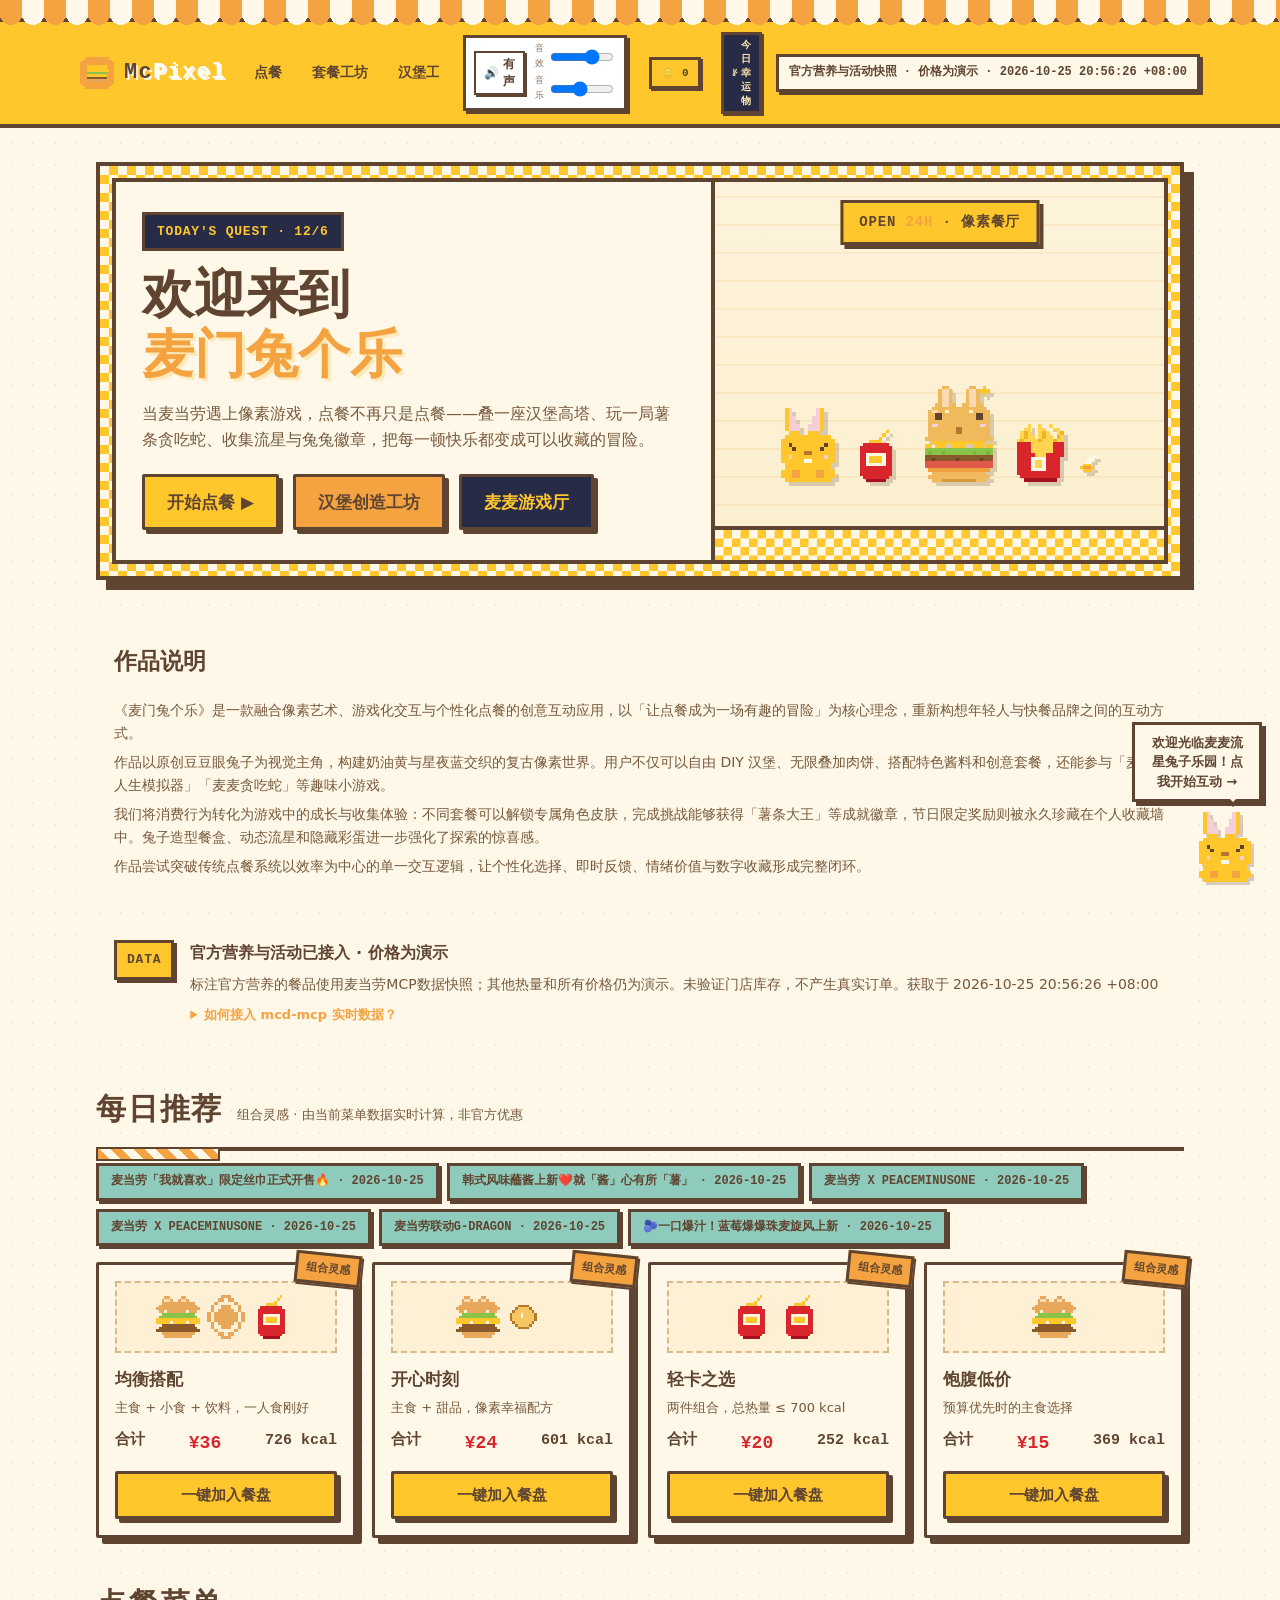
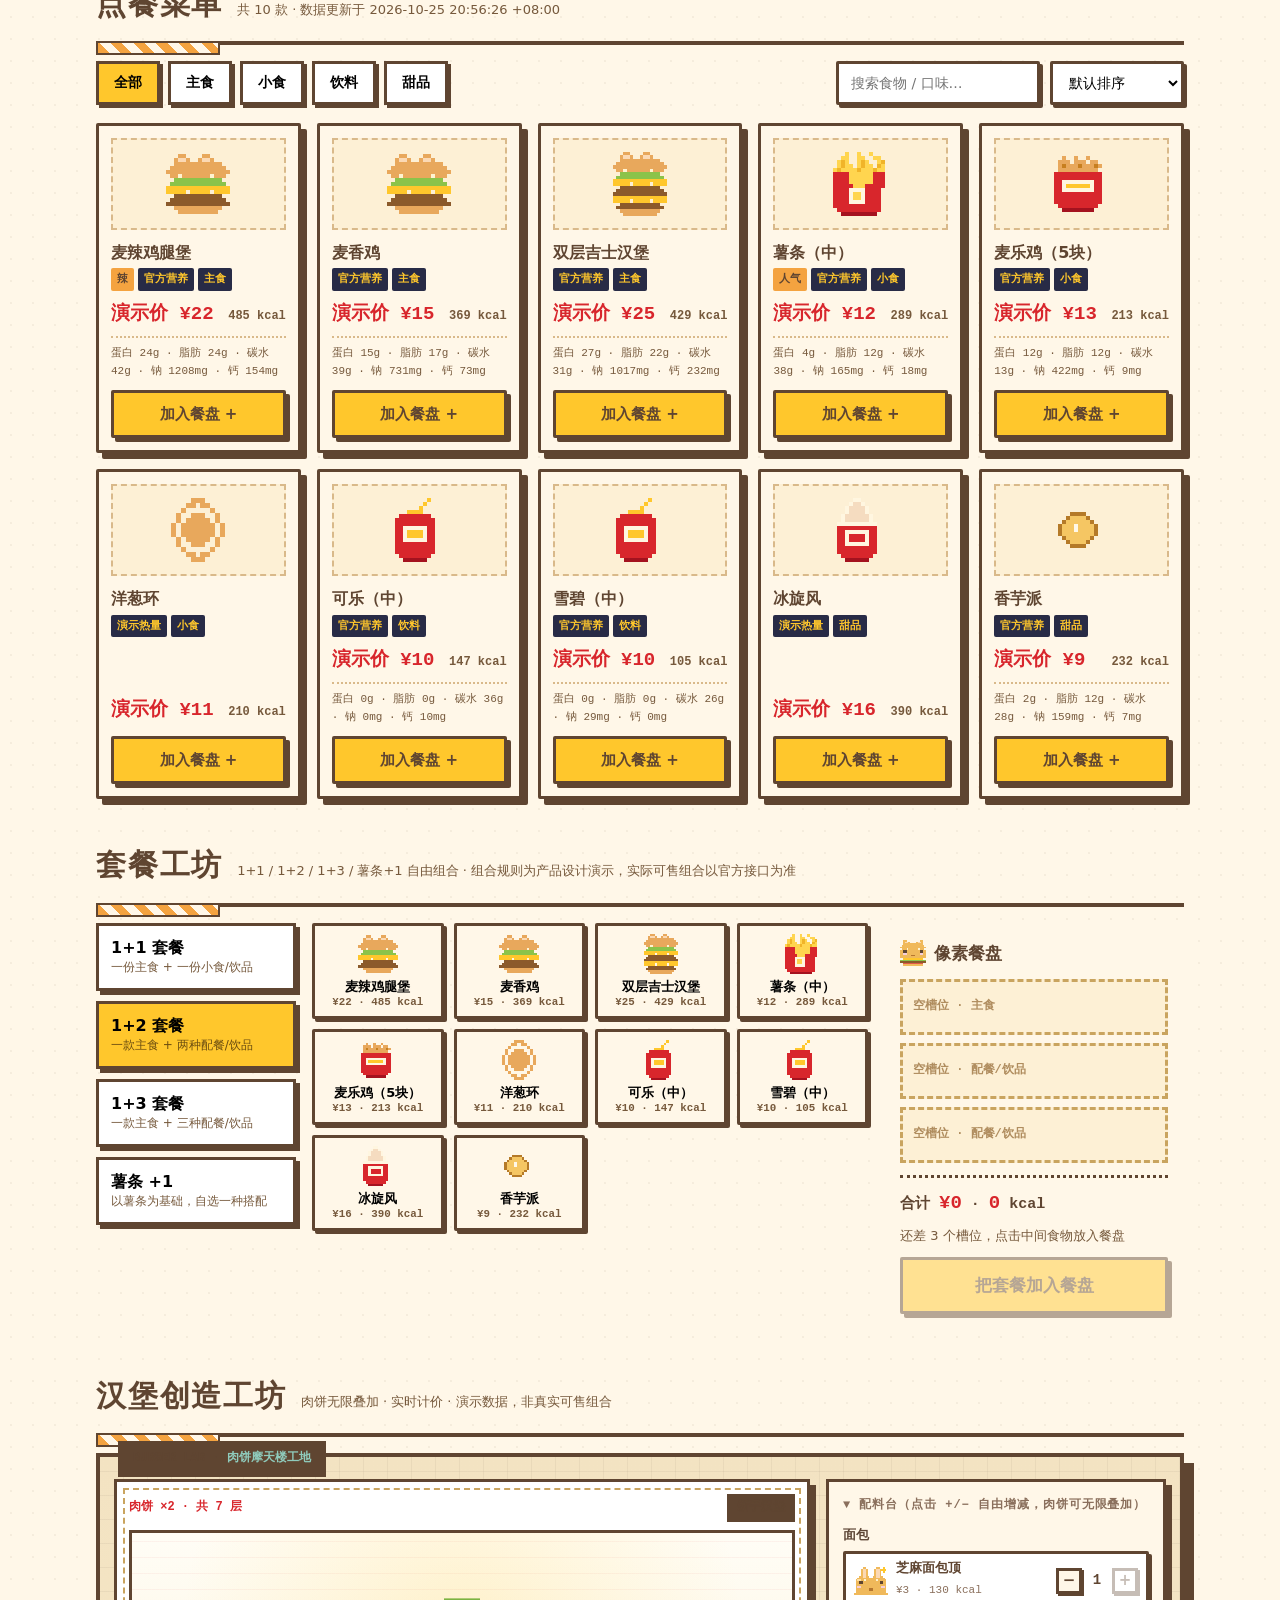
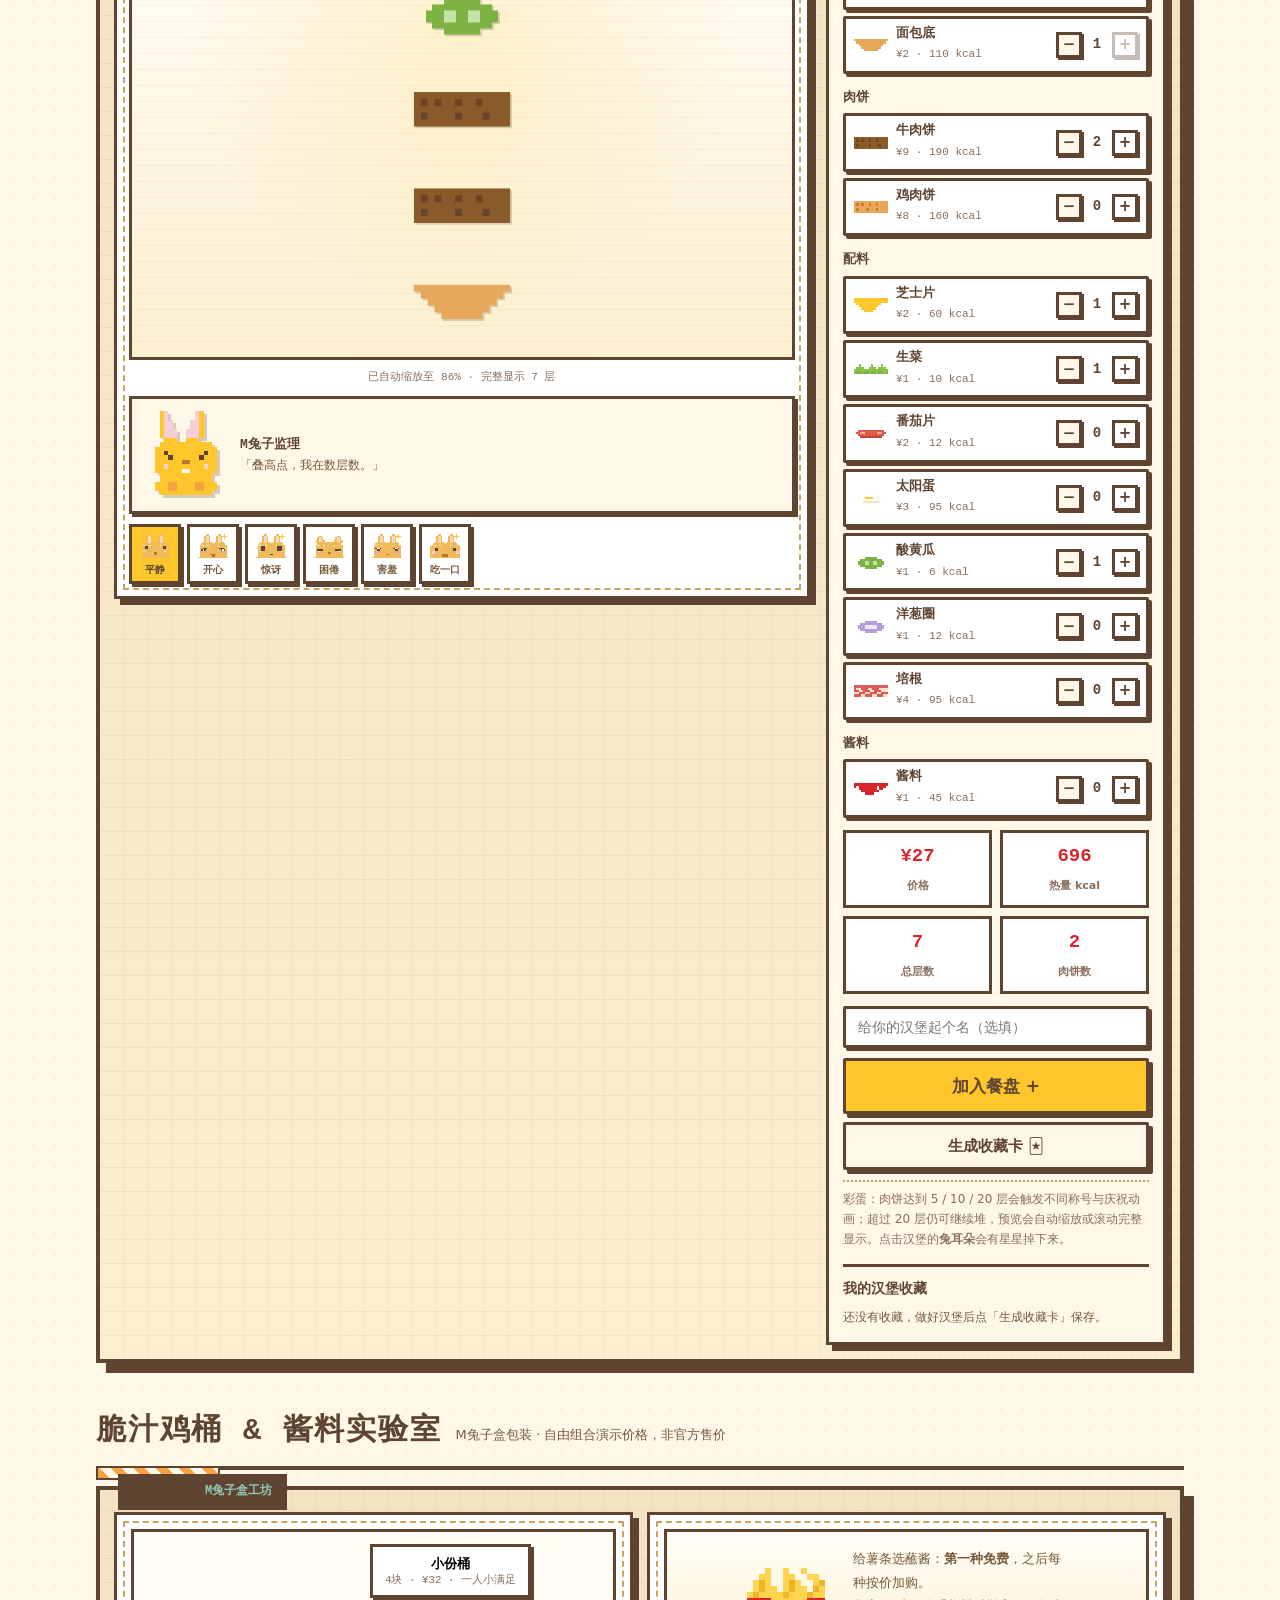
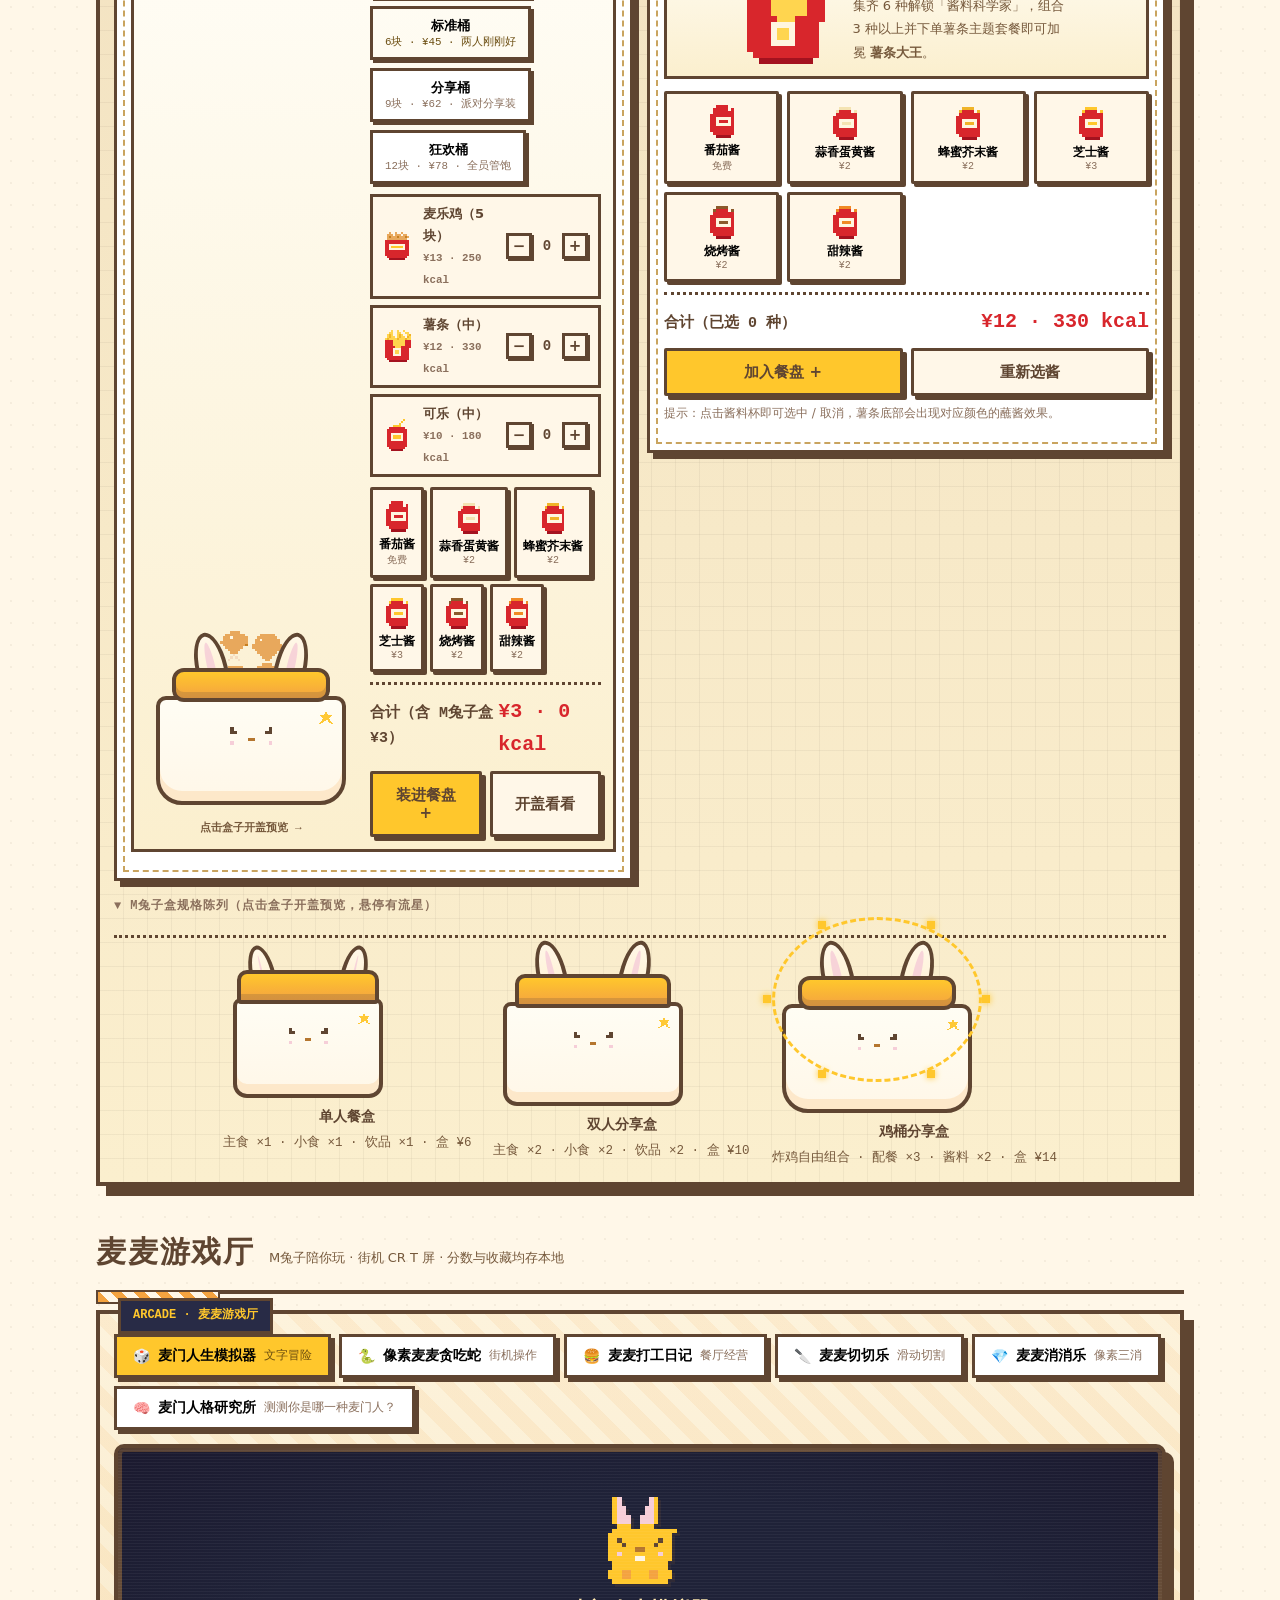
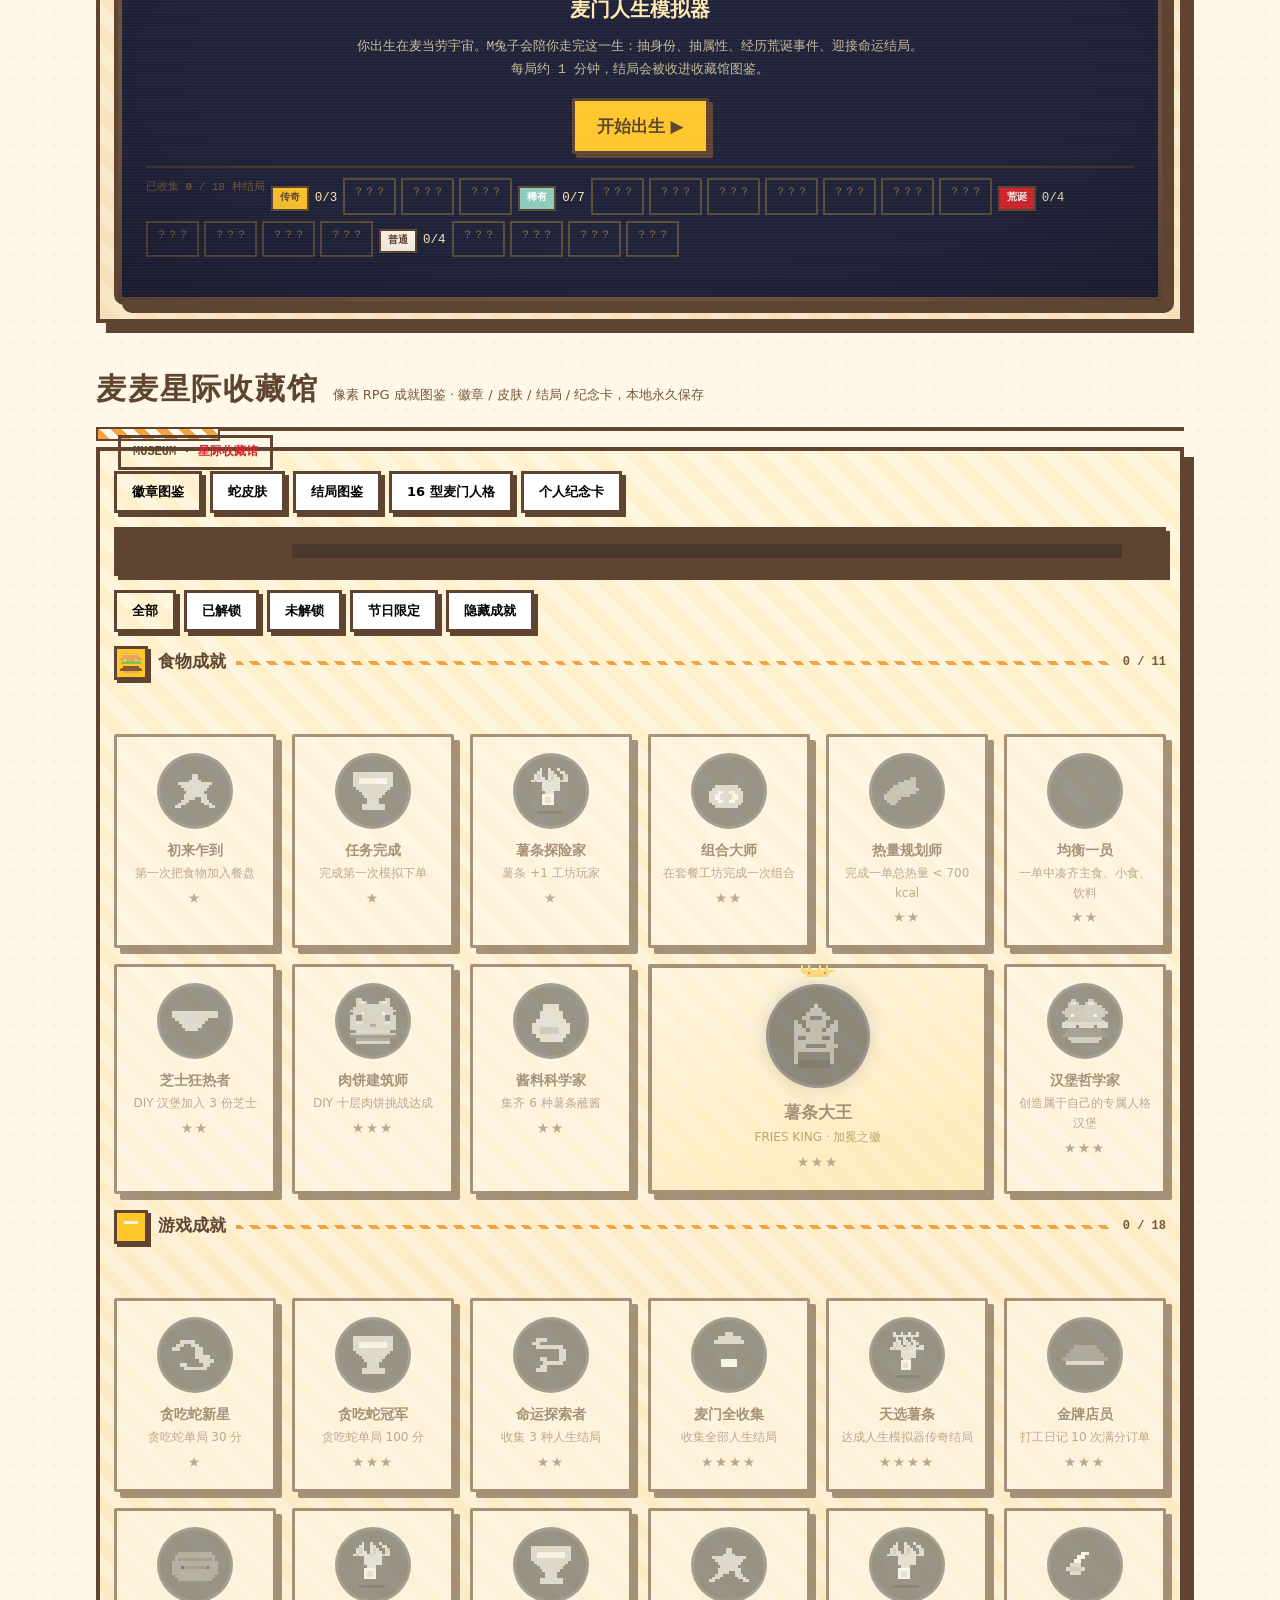
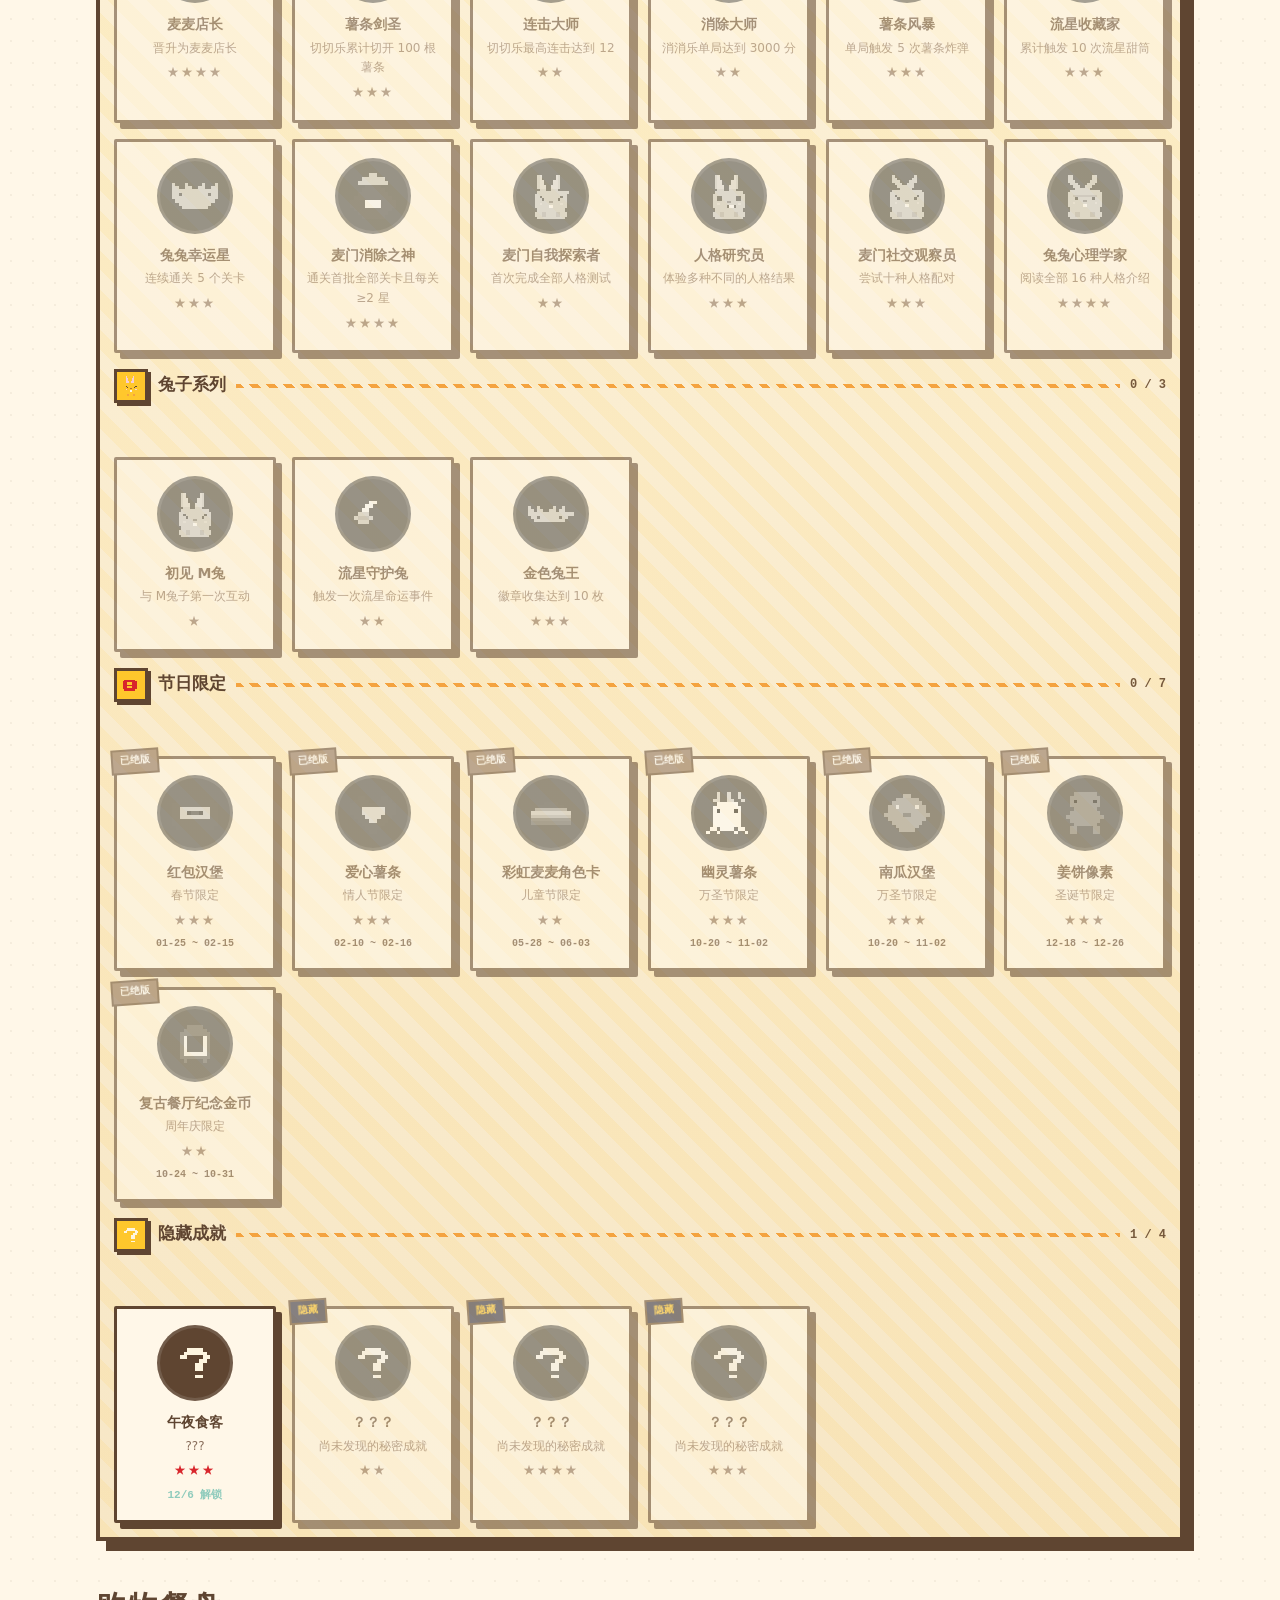
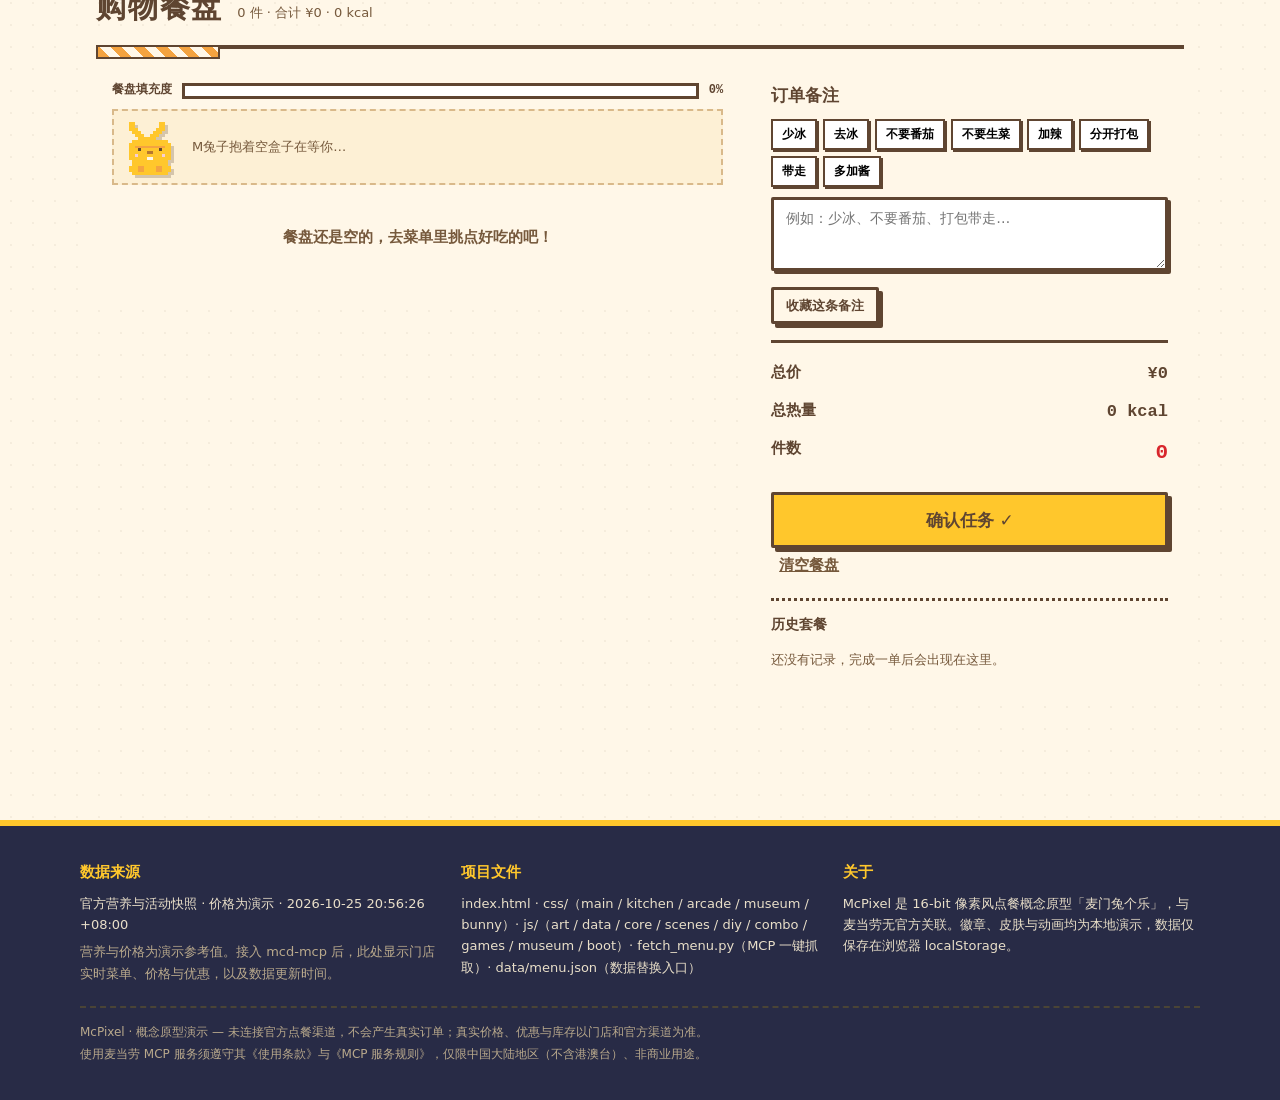
==== 麦门兔个乐-单文件完整版.html @ 652c094b "Rename project to 麦门兔个乐 and publish supplied introduction and artwork statement" ====
<!doctype html><html lang="zh-CN"><head><meta charset="utf-8"><meta name="viewport" content="width=device-width,initial-scale=1,viewport-fit=cover"><title>麦门兔个乐｜像素互动乐园</title>
<style data-src="css/main.css">/* =========================================================
 * McPixel · 麦麦流星兔子乐园 — 基础层
 * 配色：奶油白 / 麦当劳金黄 / 蜂蜜橙 / 焦糖棕 / 星夜蓝 / 柔和粉
 * ========================================================= */
:root{
  --cream:#FFF7E8;      /* 页面主背景 */
  --gold:#FFC72C;       /* 品牌主色：按钮 / 高亮 / 流星 / 奖励 */
  --honey:#F4A340;      /* 次要强调 / 装饰 / 渐变 */
  --caramel:#76593C;    /* 文字 / 线条 */
  --night:#282B46;      /* 夜间游戏场景 / 流星背景 */
  --pink:#F6CED8;       /* 兔子脸颊 / 角色装饰 */
  --red:#D8262C;        /* 仅用于价格文字与极小面积标签 */
  --paper:#FDF0D5;--ink:#5F4531;--white:#fff;--teal:#8FCBBC;
  --yellow-l:#FFE9B8;
  --font-ui:system-ui,-apple-system,"PingFang SC","Hiragino Sans GB","Microsoft YaHei",sans-serif;
  --font-px:ui-monospace,SFMono-Regular,Menlo,Consolas,"Liberation Mono",monospace;
  --shadow:6px 6px 0 var(--ink);
}
*{box-sizing:border-box}
/* 全局兜底：任何带 hidden 属性的元素都必须隐藏，
   避免组件自带 display:flex/grid 覆盖 UA 的 [hidden]{display:none} */
[hidden]{display:none !important}
html{scroll-behavior:smooth}
body{margin:0;background:var(--cream);color:var(--ink);font:15px/1.65 var(--font-ui);
  background-image:radial-gradient(rgba(118,89,60,.07) 1.5px,transparent 1.5px);background-size:22px 22px}
section{scroll-margin-top:86px}
.pixel{font-family:var(--font-px);font-weight:800;letter-spacing:.06em}
img,svg{display:block}
.art{shape-rendering:crispEdges;image-rendering:pixelated}

/* ============ 头部 ============ */
.site-head{position:sticky;top:0;z-index:60;background:var(--gold);border-bottom:4px solid var(--ink)}
.awning{display:block;width:100%;height:22px;background:repeating-linear-gradient(90deg,var(--honey) 0 22px,var(--cream) 22px 44px);position:relative;border-bottom:4px solid var(--ink)}
.awning::after{content:"";position:absolute;left:0;right:0;top:14px;height:12px;
  background:
    radial-gradient(circle 11px at 11px 0,var(--honey) 99%,transparent 100%) 0 0/44px 12px repeat-x,
    radial-gradient(circle 11px at 33px 0,var(--cream) 99%,transparent 100%) 0 0/44px 12px repeat-x}
.head-inner{display:flex;align-items:center;gap:14px;padding:10px max(16px,calc((100% - 1120px)/2))}
.brand{display:flex;align-items:center;gap:10px;text-decoration:none;color:var(--ink);flex:none}
.brand-word{font-size:22px;text-shadow:2px 2px 0 var(--cream)}
.brand-word i{font-style:normal;color:var(--white)}
.site-nav{display:flex;gap:2px;margin-left:auto;overflow-x:auto;scrollbar-width:none}
.site-nav::-webkit-scrollbar{display:none}
.nav-link{color:var(--ink);text-decoration:none;font-weight:800;padding:8px 11px;border:3px solid transparent;white-space:nowrap;font-size:14px}
.nav-link:hover{border-color:var(--ink);background:var(--cream)}
.cart-link{position:relative}
.cart-count{display:inline-grid;place-items:center;min-width:22px;height:22px;padding:0 5px;margin-left:4px;background:var(--night);color:var(--gold);border:2px solid var(--ink);border-radius:11px;font-family:var(--font-px);font-size:12px;vertical-align:1px}
.data-chip{flex:none;font-family:var(--font-px);font-size:12px;font-weight:800;padding:6px 10px;border:3px solid var(--ink);background:var(--cream);color:var(--ink);box-shadow:3px 3px 0 var(--ink);cursor:help}
.data-chip.live{background:var(--night);color:var(--gold)}

/* ============ 按钮 ============ */
.btn{appearance:none;border:3px solid var(--ink);background:var(--gold);color:var(--ink);font:800 15px/1.2 var(--font-ui);
  padding:12px 18px;cursor:pointer;box-shadow:4px 4px 0 var(--ink);border-radius:2px;transition:transform .07s,box-shadow .07s}
.btn:hover{transform:translate(-1px,-1px);box-shadow:5px 5px 0 var(--ink)}
.btn:active{transform:translate(3px,3px);box-shadow:1px 1px 0 var(--ink)}
.btn:disabled{opacity:.45;cursor:not-allowed;transform:none;box-shadow:4px 4px 0 var(--ink)}
.btn-ghost{background:var(--cream);color:var(--ink)}
.btn-honey{background:var(--honey);color:var(--ink)}
.btn-night{background:var(--night);color:var(--gold)}
.btn-lg{padding:15px 22px;font-size:17px}
.btn-sm{padding:8px 12px;font-size:13px}
.btn-block{width:100%}
.btn-text{background:none;border:none;box-shadow:none;color:var(--caramel);text-decoration:underline;padding:8px}
.btn-text:hover{transform:none;color:var(--ink)}

/* ============ 主体 / 区块 ============ */
main{max-width:1120px;margin:0 auto;padding:26px 16px 60px}
.sec{margin-top:44px}
.sec-head{display:flex;align-items:baseline;gap:14px;flex-wrap:wrap;margin-bottom:16px;
  border-bottom:4px solid var(--ink);padding-bottom:10px;position:relative}
.sec-head::after{content:"";position:absolute;left:0;bottom:-14px;width:120px;height:10px;
  background:repeating-linear-gradient(45deg,var(--honey) 0 8px,var(--cream) 8px 16px);border:2px solid var(--ink);border-top:0}
.sec-head h2{margin:0;font-size:clamp(22px,4vw,30px)}
.sec-sub{color:var(--caramel);font-size:13px}
.poster{background:var(--cream);border:3px solid var(--ink);box-shadow:var(--shadow);border-radius:2px}

/* ============ HERO（点餐大厅） ============ */
.hero-wrap{margin-top:8px}
.checker-pad{padding:12px;border:4px solid var(--ink);box-shadow:10px 10px 0 var(--ink);
  background-color:var(--cream);
  background-image:linear-gradient(45deg,var(--gold) 25%,transparent 25%,transparent 75%,var(--gold) 75%),
    linear-gradient(45deg,var(--gold) 25%,transparent 25%,transparent 75%,var(--gold) 75%);
  background-size:18px 18px;background-position:0 0,9px 9px}
.hero{display:grid;grid-template-columns:1.25fr .95fr;gap:0;background:var(--cream);border:4px solid var(--ink)}
.hero-copy{padding:30px 26px}
.quest-tag{display:inline-block;background:var(--night);color:var(--gold);padding:6px 12px;font-size:13px;border:3px solid var(--ink)}
.hero-copy h1{font-size:clamp(30px,5.4vw,52px);line-height:1.15;margin:14px 0 12px}
.hero-copy h1 em{font-style:normal;color:var(--honey);text-shadow:3px 3px 0 var(--yellow-l)}
.hero-copy p{font-size:16px;max-width:34em;color:var(--caramel)}
.hero-cta{display:flex;gap:14px;flex-wrap:wrap;margin-top:20px}
.hero-scene{position:relative;border-left:4px solid var(--ink);background:linear-gradient(180deg,#FDF3DC,#FBEFCE);display:flex;flex-direction:column;justify-content:flex-end;min-height:300px;overflow:hidden}
.scene-wall{position:absolute;inset:0;background:
  repeating-linear-gradient(0deg,transparent 0 26px,rgba(244,163,64,.12) 26px 28px),
  linear-gradient(180deg,#FDF3DC,#FBEFCE)}
.scene-sign{position:absolute;top:18px;left:50%;transform:translateX(-50%);background:var(--gold);color:var(--ink);
  border:3px solid var(--ink);box-shadow:4px 4px 0 var(--ink);padding:8px 16px;font-family:var(--font-px);font-weight:800;font-size:14px;z-index:2}
.scene-sign b{color:var(--honey)}
.scene-items{position:relative;z-index:2;display:flex;align-items:flex-end;justify-content:center;gap:6px;padding:0 10px 44px;flex-wrap:wrap}
.scene-items .art{filter:drop-shadow(4px 4px 0 rgba(95,69,49,.22))}
.scene-chicken{animation:bob 2.4s steps(2,end) infinite}
/* 首页场景中的兔兔汉堡角色（可点击兔耳） */
.scene-bunbunny{display:inline-block;line-height:0;cursor:pointer;animation:bob 3s steps(2,end) infinite}
.scene-bunbunny .art{filter:drop-shadow(4px 4px 0 rgba(95,69,49,.22))}
@keyframes bob{50%{transform:translateY(-6px)}}
.scene-floor{position:relative;z-index:1;height:34px;border-top:4px solid var(--ink);
  background-color:var(--cream);
  background-image:linear-gradient(45deg,var(--gold) 25%,transparent 25%,transparent 75%,var(--gold) 75%),
    linear-gradient(45deg,var(--gold) 25%,transparent 25%,transparent 75%,var(--gold) 75%);
  background-size:17px 17px;background-position:0 0,8.5px 8.5px}

/* ============ 数据提示 ============ */
.notice-wrap{margin-top:26px}
.notice{display:flex;gap:16px;padding:18px;background:var(--cream)}
.notice-tag{flex:none;align-self:flex-start;background:var(--gold);border:3px solid var(--ink);padding:6px 10px;font-size:13px;box-shadow:3px 3px 0 var(--ink)}
.notice b{font-size:16px}
.notice p{margin:6px 0 0;color:var(--caramel);font-size:14px}
.notice details{margin-top:8px;font-size:13px}
.notice summary{cursor:pointer;font-weight:800;color:var(--honey)}
.notice pre{background:var(--night);color:var(--gold);padding:10px 12px;overflow-x:auto;font-size:12px;border:3px solid var(--ink)}
.notice ol{margin:8px 0 0;padding-left:20px;color:var(--caramel)}

/* ============ 每日推荐 ============ */
.daily-grid{display:grid;grid-template-columns:repeat(auto-fit,minmax(240px,1fr));gap:16px}
.daily-card{padding:16px;position:relative;background:var(--cream)}
.daily-card .daily-arts{display:flex;gap:4px;justify-content:center;padding:12px;background:var(--paper);border:2px dashed #D9B98A;margin-bottom:12px}
.daily-card h3{margin:0 0 4px;font-size:17px}
.daily-card .daily-desc{color:var(--caramel);font-size:13px;margin:0 0 10px}
.daily-nums{display:flex;justify-content:space-between;font-family:var(--font-px);font-weight:800;margin-bottom:12px}
.daily-nums b{color:var(--red);font-size:18px}
.daily-card .btn{width:100%}
.stamp{position:absolute;top:-12px;right:-8px;background:var(--honey);color:var(--ink);border:3px solid var(--ink);
  padding:4px 8px;font-family:var(--font-px);font-size:11px;font-weight:800;transform:rotate(6deg);box-shadow:2px 2px 0 var(--ink)}

/* ============ 菜单 ============ */
.menu-tools{display:flex;gap:12px;flex-wrap:wrap;justify-content:space-between;margin-bottom:18px}
.tabs{display:flex;gap:8px;flex-wrap:wrap}
.tab{border:3px solid var(--ink);background:var(--white);padding:9px 15px;cursor:pointer;font:800 14px var(--font-ui);box-shadow:3px 3px 0 var(--ink)}
.tab:hover{transform:translate(-1px,-1px);box-shadow:4px 4px 0 var(--ink)}
.tab.active{background:var(--gold)}
.tools-right{display:flex;gap:10px;flex-wrap:wrap}
.inp{border:3px solid var(--ink);background:var(--white);padding:10px 12px;font:14px var(--font-ui);box-shadow:3px 3px 0 var(--ink);border-radius:2px}
.inp:focus{outline:3px solid var(--gold);outline-offset:1px}
.grid{display:grid;grid-template-columns:repeat(auto-fill,minmax(185px,1fr));gap:16px}
.food-card{background:var(--cream);border:3px solid var(--ink);box-shadow:var(--shadow);padding:12px;display:flex;flex-direction:column;position:relative;border-radius:2px}
.food-card:hover{transform:translate(-2px,-2px);box-shadow:8px 8px 0 var(--ink)}
.food-card{transition:transform .1s,box-shadow .1s}
.food-art{background:var(--paper);border:2px dashed #D9B98A;display:grid;place-items:center;padding:12px;margin-bottom:10px}
.food-card h3{margin:0 0 2px;font-size:16px}
.food-tags{display:flex;gap:4px;flex-wrap:wrap;margin-bottom:8px;min-height:20px}
.tag{font-family:var(--font-px);font-size:11px;font-weight:800;background:var(--night);color:var(--gold);padding:2px 6px;border-radius:2px}
.tag.hot{background:var(--honey);color:var(--ink)}
.tag.new{background:var(--teal);color:var(--ink)}
.food-meta{display:flex;justify-content:space-between;align-items:baseline;font-family:var(--font-px);font-weight:800;margin-top:auto}
.food-meta .price{color:var(--red);font-size:19px}
.food-meta .kcal{color:var(--caramel);font-size:12px}
.food-card .btn{margin-top:10px;width:100%}
.food-card.added .food-art{animation:artpop .35s steps(3,end)}
@keyframes artpop{50%{transform:scale(1.12) rotate(-3deg)}}
.menu-empty{text-align:center;color:var(--caramel);padding:30px;font-weight:700}

/* ============ 套餐工坊（自选组合） ============ */
.workshop{display:grid;grid-template-columns:200px 1fr 300px;gap:16px;align-items:start}
.ws-modes{display:flex;flex-direction:column;gap:10px}
.ws-mode{text-align:left;border:3px solid var(--ink);background:var(--white);box-shadow:4px 4px 0 var(--ink);padding:12px;cursor:pointer;font-family:var(--font-ui)}
.ws-mode b{display:block;font-size:16px}
.ws-mode span{font-size:12px;color:var(--caramel)}
.ws-mode.active{background:var(--gold)}
.ws-mode.active span{color:#6b4d10}
.ws-candidates{display:grid;grid-template-columns:repeat(auto-fill,minmax(120px,1fr));gap:10px}
.ws-item{border:3px solid var(--ink);background:var(--cream);box-shadow:3px 3px 0 var(--ink);padding:8px;cursor:pointer;text-align:center;font-family:var(--font-ui);font-size:13px;font-weight:700;border-radius:2px}
.ws-item:hover{transform:translate(-1px,-1px);box-shadow:4px 4px 0 var(--ink)}
.ws-item.in-slot{background:var(--yellow-l)}
.ws-item .art{margin:0 auto 4px}
.ws-item small{display:block;color:var(--caramel);font-family:var(--font-px)}
.ws-plate{padding:16px;background:var(--cream);position:sticky;top:96px}
.ws-plate h3{margin:0 0 12px;font-size:17px;display:flex;align-items:center;gap:8px}
.slots{display:flex;flex-direction:column;gap:8px;margin-bottom:12px}
.slot{border:3px dashed #C9A45F;background:var(--paper);min-height:56px;display:flex;align-items:center;gap:10px;padding:8px 10px;cursor:pointer}
.slot.filled{border-style:solid;border-color:var(--ink);background:var(--white)}
.slot.locked{cursor:default;background:var(--yellow-l)}
.slot .slot-empty{color:#B08D5F;font-family:var(--font-px);font-size:12px;font-weight:800}
.slot b{font-size:14px}
.slot .slot-x{margin-left:auto;color:#B08D5F;font-weight:800;padding:2px 8px;border:none;background:none;cursor:pointer;font-size:16px}
.ws-total{font-family:var(--font-px);font-weight:800;font-size:15px;border-top:3px dotted var(--ink);padding-top:10px;margin-bottom:6px}
.ws-total b{color:var(--red);font-size:19px}
.ws-hint{font-size:13px;color:var(--caramel);min-height:22px;margin-bottom:10px}
.ws-hint.ok{color:var(--honey);font-weight:800}

/* ============ 购物车 ============ */
.cart-layout{display:grid;grid-template-columns:1.5fr 1fr;gap:16px;align-items:start}
.cart-main{padding:16px;background:var(--cream)}
.tray{margin-bottom:14px}
.tray-bar{display:flex;align-items:center;gap:10px;font-family:var(--font-px);font-size:12px;font-weight:800;margin-bottom:8px}
.tray-track{flex:1;height:16px;border:3px solid var(--ink);background:var(--white)}
.tray-fill{height:100%;width:0;background:repeating-linear-gradient(45deg,var(--gold) 0 8px,var(--honey) 8px 16px);transition:width .3s steps(8)}
.tray-items{display:flex;gap:6px;flex-wrap:wrap;min-height:52px;background:var(--paper);border:2px dashed #D9B98A;padding:8px;align-items:center}
.tray-items .art{animation:artpop .3s steps(2,end)}
.cart-row{display:grid;grid-template-columns:auto 1fr auto auto auto;gap:10px;align-items:center;border-bottom:3px dotted #D9B98A;padding:10px 0}
.cart-row:last-child{border-bottom:none}
.cart-row .row-name{font-weight:800;font-size:14px}
.cart-row .row-sub{font-family:var(--font-px);font-size:12px;color:var(--caramel)}
.qty{display:flex;align-items:center;border:3px solid var(--ink);background:var(--white)}
.qty button{width:28px;height:28px;border:none;background:var(--gold);font:800 16px/1 var(--font-ui);cursor:pointer;color:var(--ink)}
.qty button:hover{background:var(--yellow-l)}
.qty span{min-width:30px;text-align:center;font-family:var(--font-px);font-weight:800}
.row-line{font-family:var(--font-px);font-weight:800;color:var(--red);min-width:64px;text-align:right}
.row-del{border:none;background:none;cursor:pointer;font-size:16px;color:#B08D5F;padding:4px 8px}
.row-del:hover{color:var(--red)}
.cart-empty{text-align:center;color:var(--caramel);padding:26px 10px;font-weight:700}
.cart-side{padding:16px;background:var(--cream)}
.cart-side h3{margin:0 0 10px;font-size:17px}
.note-chips{display:flex;gap:6px;flex-wrap:wrap;margin-bottom:10px}
.note-chip{border:2px solid var(--ink);background:var(--white);font-size:12px;font-weight:700;padding:5px 9px;cursor:pointer;box-shadow:2px 2px 0 var(--ink)}
.note-chip:hover{background:var(--yellow-l)}
.note-chip.saved{background:var(--teal)}
#noteInput{width:100%;resize:vertical}
.cart-side .btn-ghost{margin-top:8px}
.totals{margin:16px 0;border-top:3px solid var(--ink);padding-top:12px}
.total-row{display:flex;justify-content:space-between;padding:5px 0;font-weight:700}
.total-row b{font-family:var(--font-px);font-size:17px}
.total-row:last-child b{color:var(--red);font-size:21px}
.history{margin-top:16px;border-top:3px dotted var(--ink);padding-top:12px;font-size:13px}
.history h4{margin:0 0 6px;font-size:14px}
.history .his-item{color:var(--caramel)}
.history .btn{margin-top:8px}

/* ============ 活动条 / 门店优惠 / 营养行 ============ */
.campaign-strip{display:flex;gap:8px;flex-wrap:wrap;margin:-4px 0 16px}
.campaign-strip:empty{display:none}
.campaign-chip{background:var(--teal);border:3px solid var(--ink);box-shadow:3px 3px 0 var(--ink);padding:6px 12px;font-family:var(--font-px);font-size:12px;font-weight:800}
.deal-grid{display:grid;grid-template-columns:repeat(auto-fit,minmax(230px,1fr));gap:16px}
.deal-card{padding:16px;background:var(--cream);position:relative}
.deal-card h3{margin:0 0 6px;font-size:16px}
.deal-card .deal-desc{font-size:13px;color:var(--caramel);margin:0 0 8px}
.deal-card .deal-meta{font-family:var(--font-px);font-size:13px;font-weight:800;color:var(--red)}
.food-nut{font-family:var(--font-px);font-size:11px;color:var(--caramel);margin-top:6px;border-top:2px dotted #D9B98A;padding-top:6px}

/* ============ 弹窗 / Toast ============ */
.modal-mask{position:fixed;inset:0;background:rgba(40,43,70,.6);display:grid;place-items:center;z-index:100;padding:16px;overflow-y:auto}
.modal-mask[hidden]{display:none}
.modal{max-width:430px;width:100%;max-height:92vh;overflow:auto;background:var(--cream);padding:26px;text-align:center;animation:modalin .25s steps(3,end);position:relative}
.modal.wide{max-width:640px}
@keyframes modalin{from{transform:scale(.7);opacity:0}}
.modal-stamp{display:inline-block;font-family:var(--font-px);font-weight:800;font-size:26px;color:var(--ink);background:var(--gold);
  border:4px solid var(--ink);padding:8px 20px;transform:rotate(-7deg);box-shadow:4px 4px 0 var(--ink);margin-bottom:14px;animation:stampin .4s steps(4,end) .1s backwards}
@keyframes stampin{from{transform:rotate(-7deg) scale(3);opacity:0}}
.modal h3{margin:0 0 6px;font-size:22px}
.modal .modal-lines{text-align:left;margin:14px 0;border-top:3px dotted var(--ink);border-bottom:3px dotted var(--ink);padding:10px 0;font-size:14px}
.modal .modal-lines div{display:flex;justify-content:space-between;padding:3px 0}
.modal .honest{font-size:12px;color:var(--caramel);background:var(--paper);border:2px dashed #D9B98A;padding:8px;margin:12px 0}
.modal-x{position:absolute;top:10px;right:10px;border:3px solid var(--ink);background:var(--white);font-weight:800;cursor:pointer;padding:2px 10px;box-shadow:3px 3px 0 var(--ink)}
.modal-x:hover{background:var(--yellow-l)}
.toast-wrap{position:fixed;top:86px;left:50%;transform:translateX(-50%);z-index:120;display:flex;flex-direction:column;gap:8px;align-items:center;pointer-events:none}
.toast{display:flex;align-items:center;gap:10px;background:var(--cream);border:3px solid var(--ink);box-shadow:4px 4px 0 var(--ink);
  padding:10px 16px;font-weight:800;font-size:14px;animation:toastin .25s steps(3,end)}
.toast .t-ico{font-family:var(--font-px);color:var(--honey);font-weight:800}
.toast.out{animation:toastout .25s steps(2,end) forwards}
@keyframes toastin{from{transform:translateY(-16px);opacity:0}}
@keyframes toastout{to{transform:translateY(-12px);opacity:0}}

/* ============ 页脚 ============ */
.site-foot{margin-top:60px;background:var(--night);color:#E9DFC9;padding:34px 16px;border-top:6px solid var(--gold)}
.foot-inner{max-width:1120px;margin:0 auto;font-size:13px}
.foot-inner h4{color:var(--gold);margin:0 0 8px;font-size:15px}
.foot-grid{display:grid;grid-template-columns:repeat(auto-fit,minmax(240px,1fr));gap:24px}
.foot-inner pre{background:#1F2238;border:2px solid #4a4436;padding:10px;overflow-x:auto;font-size:11px;color:#FFD97A}
.foot-inner a{color:var(--gold)}
.foot-note{margin-top:22px;border-top:2px dashed #4a4436;padding-top:14px;color:#B9A98C;font-size:12px;line-height:1.8}

/* ============ 响应式 ============ */
@media (max-width:920px){
  .hero{grid-template-columns:1fr}
  .hero-scene{border-left:none;border-top:4px solid var(--ink);min-height:230px}
  .workshop{grid-template-columns:1fr}
  .ws-modes{flex-direction:row;flex-wrap:wrap}
  .ws-mode{flex:1 1 150px}
  .ws-plate{position:static}
  .cart-layout{grid-template-columns:1fr}
}
@media (max-width:520px){
  .head-inner{flex-wrap:wrap}
  .site-nav{order:3;width:100%;margin-left:0}
  .data-chip{order:2;margin-left:auto}
  .grid{grid-template-columns:repeat(auto-fill,minmax(140px,1fr))}
  .cart-row{grid-template-columns:auto 1fr auto;row-gap:6px}
  .cart-row .row-del{grid-column:3;grid-row:1}
}
/* ---------- 全局声音控制 ---------- */
.sound-panel{display:flex;align-items:center;gap:10px;background:var(--white);border:3px solid var(--ink);
  box-shadow:3px 3px 0 var(--ink);padding:4px 8px;margin-left:10px}
.snd-toggle{border:2px solid var(--ink);background:var(--yellow);color:var(--ink);font:800 12px var(--font-ui);
  cursor:pointer;padding:3px 8px;display:flex;align-items:center;gap:4px;box-shadow:2px 2px 0 var(--ink)}
.snd-toggle.off{background:var(--cream);opacity:.75}
.snd-toggle:hover{background:var(--yellow-l)}
.snd-toggle:active{transform:translate(2px,2px);box-shadow:0 0 0 var(--ink)}
.snd-sliders{display:flex;flex-direction:column;gap:2px}
.snd-sliders label{display:flex;align-items:center;gap:4px;font-family:var(--font-px);font-size:9px;color:#8a6f5c}
.snd-sliders input[type=range]{width:64px;height:12px;accent-color:var(--yellow);cursor:pointer}
@media (max-width:720px){
  .sound-panel{order:3;margin-left:0}
  .snd-sliders input[type=range]{width:48px}
}

/* ---------- 今日幸运物 / 幸运收藏馆 ---------- */
.luck-chip-wrap{margin-left:6px}
.lk-chip{border:3px solid var(--ink);background:var(--night);color:#FFE9B0;font-family:var(--font-px);
  font-size:10px;font-weight:800;padding:3px 8px;cursor:pointer;display:flex;align-items:center;gap:4px;
  box-shadow:2px 2px 0 var(--ink)}
.lk-chip:hover{background:#3D4170}
.luck-screen{background:linear-gradient(180deg,var(--lb1,#282B46),var(--lb2,#5A5F9E));padding:16px;border-radius:2px}
.lk-top{display:flex;align-items:center;gap:6px;font-family:var(--font-px);font-size:12px;color:#FFE9B0;margin-bottom:10px}
.lk-top b{color:var(--yellow)}
.lk-top span{margin-left:auto;font-size:10px;opacity:.8}
.lk-stage{display:flex;align-items:flex-end;justify-content:center;gap:14px;min-height:130px}
.lk-box{cursor:pointer;animation:lkshake 1.6s ease-in-out infinite}
.lk-box.open{animation:lkpop .5s steps(4,end)}
@keyframes lkshake{0%,100%{transform:rotate(-4deg)}50%{transform:rotate(4deg)}}
@keyframes lkpop{to{transform:scale(1.4) rotate(12deg);opacity:.2}}
.lk-reveal{text-align:center;animation:lkin .4s steps(4,end)}
@keyframes lkin{from{transform:scale(.6);opacity:0}}
.lk-name{font-family:var(--font-px);font-weight:800;font-size:20px;color:var(--yellow);margin:6px 0}
.lk-rar{display:inline-block;font-family:var(--font-px);font-size:10px;font-weight:800;padding:2px 9px;border:2px solid var(--ink)}
.lk-rar.n{background:var(--cream);color:var(--ink)}
.lk-rar.r{background:var(--teal);color:var(--white)}
.lk-rar.e{background:var(--gold);color:var(--ink)}
.lk-rar.l{background:var(--red);color:var(--white);animation:lkpulse .9s steps(2,end) infinite}
@keyframes lkpulse{50%{transform:scale(1.08)}}
.lk-omen{font-size:13px;color:var(--white);margin:10px 12px;line-height:1.6}
.lk-line{font-size:12px;color:rgba(255,255,255,.75);margin-bottom:6px}
.lk-stars{font-family:var(--font-px);font-size:10px;color:var(--gold)}
.lk-btns{display:flex;flex-wrap:wrap;gap:6px;justify-content:center;margin-top:10px}
.luck-archive h3{margin:0 0 6px}
.la-sum{font-size:13px;color:var(--caramel);margin-bottom:10px}
.la-grid{display:grid;grid-template-columns:repeat(auto-fill,minmax(104px,1fr));gap:8px;max-height:52vh;overflow:auto}
.la-cell{background:var(--cream);border:3px solid var(--ink);padding:8px;text-align:center}
.la-cell.miss{opacity:.45}
.la-cell b{display:block;font-size:12px;margin-top:4px}
.la-cell small{display:block;font-size:10px;color:var(--caramel)}
.la-cell em{font-style:normal;font-family:var(--font-px);font-size:10px;color:var(--gold)}
.la-q{font-family:var(--font-px);font-size:26px;color:var(--caramel)}
.la-btns{display:flex;justify-content:center;margin-top:10px}

@media (prefers-reduced-motion:reduce){
  *,*::before,*::after{animation-duration:.01ms!important;transition-duration:.01ms!important}
  html{scroll-behavior:auto}
}

/* =========================================================
 * V2.4 · 移动端适配：安全区 / 横向溢出 / 游戏期滚动锁定
 * ========================================================= */
html{overflow-x:clip}
body{overflow-x:clip;
  padding-left:env(safe-area-inset-left);
  padding-right:env(safe-area-inset-right);
  padding-bottom:env(safe-area-inset-bottom)}
/* 游戏区在手机端左右留出 12–16px 安全间距，不被系统安全区与浏览器工具栏遮挡 */
.arcade-panel,.crt-inner{padding-left:max(12px,env(safe-area-inset-left));
  padding-right:max(12px,env(safe-area-inset-right))}
/* 游戏运行期间锁定页面滚动（退出游戏后恢复） */
body.game-lock{overflow:hidden;overscroll-behavior:none}
/* 触控目标不小于 40px，避免误触 */
@media (max-width:640px){
  .btn,.arcade-tab,.mm-btn,.sm-btn,.ml-btn{min-height:40px}
  .arcade-tabs{gap:5px}
  .arcade-tab{padding:7px 8px;font-size:12px}
}
</style>
<style data-src="css/kitchen.css">/* =========================================================
 * McPixel · 像素厨房场景（汉堡创造工坊 / 脆汁鸡桶 / 酱料实验室）
 * ========================================================= */
.kitchen-stage{position:relative;border:4px solid var(--ink);box-shadow:10px 10px 0 var(--ink);padding:14px;
  background:
    repeating-linear-gradient(0deg,transparent 0 23px,rgba(42,27,20,.05) 23px 24px),
    repeating-linear-gradient(90deg,transparent 0 23px,rgba(42,27,20,.05) 23px 24px),
    linear-gradient(180deg,#F3E3C2,#FBEFCE)}
.kitchen-sign{position:absolute;top:-16px;left:18px;background:var(--ink);color:var(--yellow);
  font-family:var(--font-px);font-weight:800;font-size:12px;padding:5px 12px;border:3px solid var(--ink);z-index:3}
.kitchen-sign b{color:var(--teal)}

/* ---------- DIY 汉堡工坊 ---------- */
/* 左：大型兔兔汉堡预览 · 右：配料面板 */
.diy-layout{display:grid;grid-template-columns:minmax(0,1fr) minmax(0,340px);gap:16px;align-items:start;margin-top:8px}
.diy-col-head{font-family:var(--font-px);font-size:12px;font-weight:800;color:#8a6f5c;margin:0 0 8px;letter-spacing:.08em}
.ing-group{margin-bottom:12px}
.ing-group-title{font-size:13px;font-weight:800;color:#5d4636;margin-bottom:6px;display:flex;align-items:center;gap:6px}
.ing-row{display:flex;align-items:center;gap:8px;background:var(--white);border:3px solid var(--ink);
  box-shadow:3px 3px 0 var(--ink);padding:6px 8px;margin-bottom:6px;border-radius:2px}
.ing-row .art{flex:none}
.ing-info{flex:1;min-width:0}
.ing-info b{display:block;font-size:13px;line-height:1.2}
.ing-info small{font-family:var(--font-px);font-size:11px;color:#8a6f5c}
.ing-ctrl{display:flex;align-items:center;gap:4px;flex:none}
.ing-btn{width:26px;height:26px;border:3px solid var(--ink);background:var(--yellow);font:800 15px/1 var(--font-ui);cursor:pointer;color:var(--ink);padding:0;box-shadow:2px 2px 0 var(--ink)}
.ing-btn:hover{background:var(--yellow-l)}
.ing-btn:active{transform:translate(2px,2px);box-shadow:0 0 0 var(--ink)}
.ing-btn.minus{background:var(--cream)}
.ing-num{min-width:22px;text-align:center;font-family:var(--font-px);font-weight:800;font-size:14px}
.ing-row.maxed .ing-btn.plus{opacity:.35;cursor:not-allowed}

.diy-preview{background:var(--white);border:3px solid var(--ink);box-shadow:var(--shadow);padding:12px;position:relative}
.diy-preview::before{content:"";position:absolute;inset:6px;border:2px dashed #C9A45F;pointer-events:none}
.diy-counter{display:flex;justify-content:space-between;align-items:center;font-family:var(--font-px);font-size:12px;font-weight:800;margin-bottom:8px;position:relative;z-index:1}
.diy-counter .patty-num{color:var(--red)}
.diy-title-tag{background:var(--ink);color:var(--yellow);padding:2px 8px;border:2px solid var(--ink)}
.diy-title-tag.epic{background:var(--honey);color:var(--ink)}
.diy-title-tag.legend{background:var(--night);color:var(--gold);animation:tagpulse .8s steps(2,end) infinite}
@keyframes tagpulse{50%{transform:scale(1.08)}}
/* 创意模式标记：≥10 层肉饼时显示，明确「仅供娱乐」而非真实可售 */
.diy-creative{margin-left:8px;background:var(--caramel);color:var(--paper);padding:2px 8px;border:2px dashed #fff;border-radius:2px;font-size:11px;letter-spacing:.04em}
.burger-viewport{position:relative;height:430px;overflow:hidden;display:flex;align-items:flex-end;justify-content:center;
  background:
    radial-gradient(circle at 50% 22%,rgba(255,199,44,.18),transparent 60%),
    repeating-linear-gradient(0deg,transparent 0 15px,rgba(216,38,44,.05) 15px 16px),
    linear-gradient(180deg,#FFFDF6,#FBEFCE);
  border:3px solid var(--ink);z-index:1}
.burger-viewport.scrollable{overflow-y:auto}
.burger-stack{display:flex;flex-direction:column;align-items:center;transform-origin:bottom center;padding:8px 0;will-change:transform}
.burger-stack .layer{animation:layerdrop .28s steps(3,end)}
.burger-stack .layer .art{filter:drop-shadow(2px 2px 0 rgba(42,27,20,.18))}
@keyframes layerdrop{from{transform:translateY(-26px) scale(1.15);opacity:.2}}
.burger-stack.shake{animation:stackshake .4s steps(4,end)}
@keyframes stackshake{25%{transform:translateX(-5px)}75%{transform:translateX(5px)}}
.burger-egg{position:absolute;left:50%;top:14px;transform:translateX(-50%);z-index:5;text-align:center;pointer-events:none}
.burger-egg .egg-title{display:inline-block;font-family:var(--font-px);font-weight:800;font-size:15px;color:var(--gold);background:var(--night);
  border:3px solid var(--ink);box-shadow:4px 4px 0 var(--ink);padding:6px 14px;animation:eggpop .5s steps(4,end)}
@keyframes eggpop{from{transform:scale(2.2) rotate(-8deg);opacity:0}}
.burger-egg .egg-sub{display:block;margin-top:6px;font-size:12px;color:#8a6f5c;font-weight:700}
.diy-scale-hint{position:relative;z-index:1;text-align:center;font-family:var(--font-px);font-size:11px;color:#8a6f5c;margin-top:8px;min-height:16px}
/* ---------- 兔兔汉堡：监理兔子 + 表情切换 ---------- */
.diy-bunny-row{display:flex;align-items:center;gap:10px;position:relative;z-index:1;margin-top:10px;
  background:var(--cream);border:3px solid var(--ink);box-shadow:3px 3px 0 var(--ink);padding:8px 10px}
.diy-bunny-copy{font-size:12px;color:var(--caramel);line-height:1.6}
.diy-bunny-copy b{display:block;font-family:var(--font-px);font-size:13px;color:var(--ink)}
.diy-expr-row{display:flex;gap:6px;flex-wrap:wrap;margin-top:10px;position:relative;z-index:1}
.diy-expr{display:flex;flex-direction:column;align-items:center;gap:2px;border:3px solid var(--ink);background:var(--white);
  box-shadow:3px 3px 0 var(--ink);padding:4px 8px;cursor:pointer;font-family:var(--font-px);font-size:10px;font-weight:800;color:var(--caramel)}
.diy-expr:hover{transform:translate(-1px,-1px);box-shadow:4px 4px 0 var(--ink)}
.diy-expr.on{background:var(--gold);color:var(--ink)}
.diy-expr .art{display:block}

/* 兔兔汉堡脸层（始终位于最顶部） */
.burger-stack .layer-face{position:relative;z-index:3;cursor:pointer}
.burger-stack .layer-face .art{filter:drop-shadow(3px 3px 0 rgba(42,27,20,.2))}
.burger-stack .layer-face.ear-pop .art{animation:earwiggle .6s steps(4,end)}
@keyframes earwiggle{25%{transform:rotate(-5deg) scaleY(1.06)}60%{transform:rotate(5deg) scaleY(.97)}}
.burger-stack.bounce{animation:burgerbounce .5s steps(4,end)}
@keyframes burgerbounce{0%{transform:scale(1)}30%{transform:scale(1.06) translateY(-8px)}70%{transform:scale(.98) translateY(2px)}100%{transform:scale(1)}}
/* 点击兔耳掉落的金色星星 */
.ear-star{position:fixed;z-index:120;pointer-events:none;width:8px;height:8px;background:var(--gold);
  box-shadow:0 0 6px rgba(255,199,44,.95);animation:earstar 1.3s steps(6,end) forwards}
@keyframes earstar{
  0%{opacity:0;transform:translate(0,0) scale(.4)}
  20%{opacity:1;transform:translate(calc(var(--dx) * .3),-10px) scale(1.15)}
  100%{opacity:0;transform:translate(var(--dx),46px) scale(.3)}
}
/* 汉堡缩小成卡片沿流星轨迹飞入购物车 */
.fly-card{position:fixed;z-index:135;pointer-events:none;width:64px;height:64px;
  transition:transform .8s cubic-bezier(.4,-.15,.6,1),opacity .8s ease-in;
  filter:drop-shadow(0 0 10px rgba(255,199,44,.8))}
.fly-trail{position:fixed;z-index:134;pointer-events:none;height:3px;transform-origin:0 50%;
  background:linear-gradient(90deg,rgba(255,199,44,0),var(--gold) 55%,#FFF7E8);
  filter:drop-shadow(0 0 5px rgba(255,199,44,.9));animation:flytrail .75s steps(5,end) forwards}
@keyframes flytrail{0%{opacity:0;transform-origin:0 50%}25%{opacity:1}100%{opacity:0}}

.diy-panel{background:var(--cream);border:3px solid var(--ink);box-shadow:var(--shadow);padding:14px}
.diy-stats{display:grid;grid-template-columns:1fr 1fr;gap:8px;margin-bottom:12px}
.diy-stat{background:var(--white);border:3px solid var(--ink);padding:8px;text-align:center}
.diy-stat b{display:block;font-family:var(--font-px);font-size:19px;color:var(--red)}
.diy-stat span{font-size:11px;color:#8a6f5c;font-weight:700}
.diy-name{width:100%;margin-bottom:10px}
.diy-actions{display:flex;flex-direction:column;gap:8px}
.diy-tip{font-size:12px;color:#8a6f5c;border-top:2px dotted #C9A45F;margin-top:10px;padding-top:8px}
.diy-saved{margin-top:14px;border-top:3px solid var(--ink);padding-top:10px}
.diy-saved h4{margin:0 0 8px;font-size:14px}
.diy-saved-list{display:flex;gap:8px;flex-wrap:wrap}
.diy-saved-item{border:3px solid var(--ink);background:var(--white);box-shadow:3px 3px 0 var(--ink);padding:6px 10px;cursor:pointer;font-size:12px;font-weight:700}
.diy-saved-item:hover{background:var(--yellow-l)}
.diy-saved-item small{display:block;font-family:var(--font-px);color:#8a6f5c;font-weight:400}

/* 收藏卡 */
.collect-card{background:var(--cream);border:4px solid var(--ink);box-shadow:8px 8px 0 var(--ink);padding:0;overflow:hidden;max-width:340px;margin:0 auto}
.collect-card .cc-head{background:var(--gold);color:var(--ink);padding:10px 14px;display:flex;justify-content:space-between;align-items:center;border-bottom:4px solid var(--ink)}
.collect-card .cc-head b{font-size:16px}
.collect-card .cc-head span{font-family:var(--font-px);font-size:11px;background:var(--ink);padding:2px 8px}
.collect-card .cc-art{background:var(--paper);border-bottom:3px solid var(--ink);padding:14px;display:flex;justify-content:center;max-height:260px;overflow:hidden}
.collect-card .cc-body{padding:14px}
.collect-card .cc-name{font-family:var(--font-px);font-weight:800;font-size:18px;margin:0 0 6px}
.collect-card .cc-meta{display:flex;justify-content:space-between;font-family:var(--font-px);font-size:13px;font-weight:800;border-top:2px dotted var(--ink);border-bottom:2px dotted var(--ink);padding:8px 0;margin-bottom:8px}
.collect-card .cc-meta b{color:var(--red)}
.collect-card .cc-flavor{font-size:12px;color:#8a6f5c}
.collect-card .cc-foot{border-top:3px solid var(--ink);padding:8px 14px;font-family:var(--font-px);font-size:10px;color:#8a6f5c;display:flex;justify-content:space-between;background:var(--white)}

/* ---------- 脆汁鸡桶 ---------- */
.kitchen-layout{display:grid;grid-template-columns:1fr 1fr;gap:14px;align-items:start;margin-top:8px}
.bucket-builder{background:var(--white);border:3px solid var(--ink);box-shadow:var(--shadow);padding:14px;position:relative}
.bucket-builder::before{content:"";position:absolute;inset:6px;border:2px dashed #C9A45F;pointer-events:none}
.bucket-stage{position:relative;z-index:1;display:flex;gap:14px;align-items:flex-end;flex-wrap:wrap;justify-content:center;
  background:linear-gradient(180deg,#FFFDF6,#FBEFCE);border:3px solid var(--ink);padding:12px;margin-bottom:12px;min-height:170px}
.bucket-art-wrap{position:relative;flex:none}
.bucket-pieces{position:absolute;left:50%;transform:translateX(-50%);bottom:52%;display:flex;flex-wrap:wrap;gap:2px;justify-content:center;width:86px}
.bucket-pieces .piece{cursor:pointer;border:none;background:none;padding:0;transition:transform .1s}
.bucket-pieces .piece:hover{transform:translateY(-3px)}
.bucket-pieces .piece:active{transform:scale(.9)}
.bucket-info{flex:1;min-width:200px}
.bucket-size-row{display:flex;gap:8px;flex-wrap:wrap;margin-bottom:10px}
.bucket-size{border:3px solid var(--ink);background:var(--white);box-shadow:3px 3px 0 var(--ink);padding:8px 12px;cursor:pointer;font-weight:800;font-size:13px}
.bucket-size.active{background:var(--yellow)}
.bucket-size small{display:block;font-family:var(--font-px);font-weight:400;color:#8a6f5c}
.bucket-size.active small{color:#6b4d10}
.bucket-addons{display:flex;flex-direction:column;gap:6px;margin-bottom:10px}
.bucket-addon{display:flex;align-items:center;gap:8px;background:var(--cream);border:3px solid var(--ink);padding:6px 10px}
.bucket-addon .art{flex:none}
.bucket-addon b{flex:1;font-size:13px}
.bucket-addon small{font-family:var(--font-px);color:#8a6f5c}
.bucket-sauces{display:flex;gap:6px;flex-wrap:wrap;margin-bottom:10px}
.bucket-total{display:flex;justify-content:space-between;align-items:baseline;border-top:3px dotted var(--ink);padding-top:10px;font-family:var(--font-px);font-weight:800}
.bucket-total b{color:var(--red);font-size:20px}
.bucket-actions{display:flex;gap:8px;margin-top:10px}
.bucket-actions .btn{flex:1}

/* ---------- 薯条酱料实验室 ---------- */
.sauce-lab{background:var(--white);border:3px solid var(--ink);box-shadow:var(--shadow);padding:14px;position:relative}
.sauce-lab::before{content:"";position:absolute;inset:6px;border:2px dashed #C9A45F;pointer-events:none}
.sauce-stage{position:relative;z-index:1;background:linear-gradient(180deg,#FFFDF6,#FBEFCE);border:3px solid var(--ink);padding:12px;margin-bottom:12px;display:flex;align-items:flex-end;justify-content:center;gap:16px;min-height:150px}
.fries-dip{position:relative}
.fries-dip .dip-blob{position:absolute;left:50%;transform:translateX(-50%);bottom:-4px;height:12px;border:3px solid var(--ink);border-radius:0 0 8px 8px;animation:dipin .3s steps(3,end)}
@keyframes dipin{from{transform:translateX(-50%) scaleY(0);transform-origin:top}}
.sauce-shelf{position:relative;z-index:1;display:grid;grid-template-columns:repeat(auto-fill,minmax(104px,1fr));gap:8px;margin-bottom:10px}
.sauce-item{border:3px solid var(--ink);background:var(--cream);box-shadow:3px 3px 0 var(--ink);padding:8px 6px;cursor:pointer;text-align:center;font-size:12px;font-weight:700;border-radius:2px}
.sauce-item:hover{transform:translate(-1px,-1px);box-shadow:4px 4px 0 var(--ink)}
.sauce-item.on{background:var(--yellow)}
.sauce-item .art{margin:0 auto 4px}
.sauce-item small{display:block;font-family:var(--font-px);color:#8a6f5c;font-weight:400}
.sauce-item.on::after{content:"✓ 已选";display:block;font-family:var(--font-px);font-size:10px;color:var(--teal);font-weight:800}
.sauce-total{display:flex;justify-content:space-between;align-items:baseline;border-top:3px dotted var(--ink);padding-top:10px;font-family:var(--font-px);font-weight:800}
.sauce-total b{color:var(--red);font-size:20px}
.sauce-actions{display:flex;gap:8px;margin-top:10px}
.sauce-actions .btn{flex:1}
.sauce-tip{font-size:12px;color:#8a6f5c;margin-top:8px}

@media (max-width:980px){
  .diy-layout{grid-template-columns:1fr}
  .kitchen-layout{grid-template-columns:1fr}
  .burger-viewport{height:340px}
}
@media (prefers-reduced-motion:reduce){
  .burger-stack.bounce,.burger-stack .layer-face.ear-pop .art,.ear-star,.fly-card,.fly-trail{animation:none!important;transition:none!important}
}
</style>
<style data-src="css/arcade.css">/* =========================================================
 * McPixel · 麦麦游戏厅（街机厅 / CRT 屏幕 / 人生模拟器 / 贪吃蛇）
 * ========================================================= */
.arcade-hall{border:4px solid var(--ink);box-shadow:10px 10px 0 var(--ink);padding:14px;position:relative;
  background:
    repeating-linear-gradient(45deg,rgba(244,163,64,.10) 0 14px,transparent 14px 28px),
    linear-gradient(180deg,#FDF3DC,#F7E7C6)}
.arcade-sign{position:absolute;top:-16px;left:18px;background:var(--night);color:var(--gold);
  font-family:var(--font-px);font-weight:800;font-size:12px;padding:5px 12px;border:3px solid var(--ink);z-index:3}
.arcade-sign b{color:var(--yellow)}
.arcade-tabs{display:flex;gap:8px;flex-wrap:wrap;margin:6px 0 14px;position:relative;z-index:1}
.arcade-tab{border:3px solid var(--ink);background:var(--white);box-shadow:4px 4px 0 var(--ink);
  padding:10px 16px;cursor:pointer;font:800 14px var(--font-ui);display:flex;align-items:center;gap:8px}
.arcade-tab:hover{transform:translate(-1px,-1px);box-shadow:5px 5px 0 var(--ink)}
.arcade-tab.active{background:var(--gold)}
.arcade-tab small{font-family:var(--font-px);font-weight:400;color:#8a6f5c}
.arcade-tab.active small{color:#6b4d10}

/* CRT 屏幕 */
.crt{position:relative;background:#1F2238;border:4px solid var(--ink);box-shadow:inset 0 0 0 4px #76593C,8px 8px 0 var(--ink);border-radius:10px;overflow:hidden}
.crt::after{content:"";position:absolute;inset:0;pointer-events:none;z-index:8;
  background:repeating-linear-gradient(0deg,rgba(255,255,255,.045) 0 1px,transparent 1px 3px)}
.crt::before{content:"";position:absolute;inset:0;pointer-events:none;z-index:7;
  background:radial-gradient(ellipse at center,transparent 55%,rgba(20,10,30,.35) 100%)}
.crt-inner{position:relative;z-index:2;padding:18px;color:#ffe9b0;font-family:var(--font-px)}
.crt-glow{animation:crtflicker 4s steps(2,end) infinite}
@keyframes crtflicker{48%{opacity:.97}50%{opacity:.9}52%{opacity:.98}}

/* ---------- 麦门人生模拟器 ---------- */
.life-head{display:flex;justify-content:space-between;align-items:center;flex-wrap:wrap;gap:8px;border-bottom:2px solid #4a382c;padding-bottom:10px;margin-bottom:12px}
.life-head h3{margin:0;font-size:17px;color:var(--yellow)}
.life-head .life-step{font-size:11px;color:#C9B89A}
.life-text{font-size:14px;line-height:1.9;min-height:76px;white-space:pre-wrap}
.life-text .hl{color:var(--yellow);font-weight:800}
.life-text .good{color:#8ce05a}
.life-text .bad{color:#ff8a7a}
.life-choices{display:flex;flex-direction:column;gap:8px;margin-top:14px}
.life-choice{text-align:left;border:3px solid #8A6B45;background:#2E3154;color:#ffe9b0;padding:10px 14px;cursor:pointer;
  font:700 13px/1.5 var(--font-ui);box-shadow:4px 4px 0 rgba(0,0,0,.4)}
.life-choice:hover{background:#3D4170;transform:translate(-1px,-1px)}
.life-choice:active{transform:translate(2px,2px);box-shadow:1px 1px 0 rgba(0,0,0,.4)}
.life-choice .tag{background:var(--purple);color:#fff;margin-right:8px}
.life-attr{display:flex;gap:6px;flex-wrap:wrap;margin-top:12px;border-top:2px solid #4a382c;padding-top:10px}
.life-attr span{background:#1F2238;border:2px solid #8A6B45;padding:3px 8px;font-size:11px}
.life-attr b{color:var(--yellow)}
.life-idcard{display:flex;gap:14px;align-items:center;background:#1F2238;border:3px solid #8A6B45;padding:12px;margin-bottom:12px}
.life-idcard .art{flex:none}
.life-idcard b{color:var(--yellow);font-size:15px}
.life-idcard small{display:block;color:#C9B89A;font-size:11px;line-height:1.7}
.life-ending{text-align:center;padding:8px 0}
.life-ending .ending-title{font-size:22px;color:var(--gold);text-shadow:3px 3px 0 #8A4A1F;margin:10px 0}
.life-ending .ending-card{display:inline-block;background:#1F2238;border:3px solid var(--gold);padding:8px 16px;font-size:12px;color:#ffe9b0;margin-top:8px}
.life-collection{display:flex;gap:6px;flex-wrap:wrap;margin-top:12px;border-top:2px solid #4a382c;padding-top:10px}
.life-collection .lc-item{font-size:11px;border:2px solid #5A4A38;padding:3px 8px;color:#8A6B45}
.life-collection .lc-item.got{color:var(--gold);border-color:var(--gold)}
.life-start{text-align:center;padding:26px 10px}
.life-start h3{color:var(--yellow);font-size:20px;margin:0 0 8px}
.life-start p{font-size:13px;color:#C9B89A;max-width:46em;margin:0 auto 16px;line-height:1.8}
.life-identity{display:grid;grid-template-columns:repeat(auto-fit,minmax(150px,1fr));gap:10px;margin-top:14px}
.life-id-opt{border:3px solid #8A6B45;background:#2E3154;color:#ffe9b0;padding:14px 10px;cursor:pointer;text-align:center;font:800 13px var(--font-ui)}
.life-id-opt:hover{background:#3D4170;transform:translate(-1px,-1px)}
.life-id-opt .art{margin:0 auto 8px}
.life-id-opt small{display:block;font-weight:400;font-size:11px;color:#C9B89A;margin-top:4px}

/* ---------- 像素贪吃蛇 ---------- */
.snake-layout{display:grid;grid-template-columns:1fr 250px;gap:14px;align-items:start}
.snake-main{display:flex;flex-direction:column;align-items:center}
#snakeCanvas{background:#FBF0D8;border:4px solid var(--ink);box-shadow:6px 6px 0 rgba(0,0,0,.4);image-rendering:pixelated;touch-action:none;max-width:100%;height:auto;aspect-ratio:1/1}
.snake-hud{display:flex;gap:8px;flex-wrap:wrap;justify-content:center;margin:12px 0}
.snake-hud span{background:#1F2238;border:2px solid #8A6B45;padding:4px 12px;font-size:12px}
.snake-hud b{color:var(--yellow)}
.snake-pad{display:grid;grid-template-columns:repeat(3,54px);grid-template-rows:repeat(2,44px);gap:6px;justify-content:center;margin:6px 0}
.snake-pad button{border:3px solid #8A6B45;background:#2E3154;color:#FFE9B0;font:800 18px var(--font-ui);cursor:pointer;box-shadow:3px 3px 0 rgba(0,0,0,.4)}
.snake-pad button:hover{background:#3D4170}
.snake-pad button:active{transform:translate(2px,2px);box-shadow:1px 1px 0 rgba(0,0,0,.4)}
.snake-pad .pad-up{grid-column:2;grid-row:1}
.snake-pad .pad-left{grid-column:1;grid-row:2}
.snake-pad .pad-down{grid-column:2;grid-row:2}
.snake-pad .pad-right{grid-column:3;grid-row:2}
.snake-side{display:flex;flex-direction:column;gap:12px}
.snake-side h4{margin:0;font-size:14px;color:var(--yellow)}
.snake-btns{display:flex;gap:8px;flex-wrap:wrap}
.snake-btns .btn{flex:1;min-width:70px}
.skin-grid{display:grid;grid-template-columns:repeat(auto-fill,minmax(72px,1fr));gap:8px}
.skin-item{border:3px solid #8A6B45;background:#2E3154;padding:6px 4px;cursor:pointer;text-align:center;color:#FFE9B0;font-size:11px;font-weight:700}
.skin-item:hover{background:#3D4170}
.skin-item.equipped{border-color:var(--yellow);background:#43325e}
.skin-item.locked{opacity:.5}
.skin-item .art{margin:0 auto 4px}
.skin-item small{display:block;font-weight:400;font-size:10px;color:#C9B89A}
.snake-board{background:#1F2238;border:3px solid #8A6B45;padding:10px}
.snake-board ol{margin:0;padding-left:20px;font-size:12px;line-height:2}
.snake-board .me{color:var(--yellow);font-weight:800}
.theme-row{display:flex;gap:6px;flex-wrap:wrap}
.theme-chip{border:2px solid #8A6B45;background:#2E3154;color:#FFE9B0;font-size:11px;padding:4px 8px;cursor:pointer;font-family:var(--font-px)}
.theme-chip:hover{background:#3D4170}
.theme-chip.active{background:var(--yellow);color:var(--ink);border-color:var(--yellow)}
.theme-chip.live{border-color:var(--teal)}
.snake-tip{font-size:11px;color:#C9B89A;line-height:1.7}

/* =========================================================
 * V2 · 人生档案卡 / 结局图鉴分组
 * ========================================================= */
.life-archive{margin:10px auto;max-width:440px;background:var(--cream);border:3px solid var(--ink);
  box-shadow:4px 4px 0 var(--ink);padding:10px}
.la-head{display:flex;justify-content:space-between;align-items:center;font-family:var(--font-px);
  font-size:11px;font-weight:800;color:var(--caramel);border-bottom:2px dotted #D9B98A;padding-bottom:6px;margin-bottom:8px}
.la-row{display:flex;align-items:center;justify-content:center;gap:10px}
.la-mid{text-align:center;line-height:1.3}
.la-mid b{display:block;font-size:14px}
.la-mid small{font-size:11px;color:var(--caramel)}
.la-attrs{display:flex;flex-wrap:wrap;gap:6px;justify-content:center;margin-top:8px}
.la-attrs span{font-family:var(--font-px);font-size:10px;background:var(--night);color:#FFE9B0;padding:3px 8px;border:2px solid #8A6B45}
.la-log{margin-top:8px;text-align:center;font-size:12px;color:var(--caramel)}
.lc-count{font-family:var(--font-px);font-size:11px;color:var(--caramel);margin-bottom:6px}
.lc-group{display:flex;align-items:center;gap:6px;margin:8px 0 4px}
.lc-cat{font-family:var(--font-px);font-size:10px;font-weight:800;padding:2px 7px;border:2px solid var(--ink)}
.lc-cat.legend{background:var(--gold);color:var(--ink)}
.lc-cat.rare{background:var(--teal);color:var(--white)}
.lc-cat.absurd{background:var(--red);color:var(--white)}
.lc-cat.normal{background:var(--cream);color:var(--ink)}
.lc-items{display:flex;flex-wrap:wrap;gap:5px}
.lc-item.got.legend{border-color:var(--gold)}
.lc-item.got.rare{border-color:var(--teal)}
.lc-item.got.absurd{border-color:var(--red)}

/* =========================================================
 * V2 · 麦麦打工日记
 * ========================================================= */
.work-head{display:flex;flex-wrap:wrap;gap:10px;font-family:var(--font-px);font-size:11px;
  color:#FFE9B0;background:var(--night);border:3px solid #8A6B45;padding:8px 10px;margin-bottom:10px}
.work-customers{display:grid;grid-template-columns:repeat(auto-fill,minmax(240px,1fr));gap:8px}
.work-cust{display:flex;gap:8px;background:#2E3154;border:3px solid #8A6B45;padding:8px;cursor:pointer}
.work-cust.active{border-color:var(--yellow);box-shadow:0 0 0 2px var(--yellow)}
.wc-avatar{flex:none}
.wc-body{flex:1;min-width:0}
.wc-name{font-size:13px;font-weight:800;color:#FFE9B0;display:flex;align-items:baseline;gap:6px}
.wc-name small{font-weight:400;font-size:11px;color:#C9B89A}
.wc-order{font-size:12px;color:var(--white);line-height:1.5;margin:4px 0}
.wc-order b{color:var(--yellow)}
.wc-pat{height:8px;background:#1F2238;border:2px solid #8A6B45}
.wc-pat i{display:block;height:100%;transition:width .12s linear}
.wc-pat.ok i{background:var(--teal)}
.wc-pat.warn i{background:var(--yellow)}
.wc-pat.bad i{background:var(--red)}
.work-hint{font-size:12px;color:var(--yellow);background:var(--night);border:2px dashed #8A6B45;padding:6px 8px;margin:8px 0}
.work-mid{display:grid;grid-template-columns:1fr 1fr;gap:10px}
.work-panel{background:var(--cream);border:3px solid var(--ink);box-shadow:4px 4px 0 var(--ink);padding:10px}
.work-panel h4{font-family:var(--font-px);font-size:12px;margin:0 0 6px;display:flex;flex-direction:column}
.wp-sub{font-weight:400;font-size:10px;color:var(--caramel)}
.work-tray{min-height:44px;display:flex;flex-wrap:wrap;gap:5px;align-items:center;background:var(--white);
  border:2px dashed #D9B98A;padding:6px;margin-bottom:8px}
.wt-empty{font-size:12px;color:var(--caramel)}
.wt-chip{border:2px solid var(--ink);background:var(--yellow-l);cursor:pointer;padding:2px 4px;display:flex;align-items:center;gap:2px;font-size:11px}
.work-parts{display:flex;flex-wrap:wrap;gap:5px}
.wp-btn{border:3px solid var(--ink);background:var(--white);cursor:pointer;padding:4px 6px;
  display:flex;align-items:center;gap:4px;font:800 11px var(--font-ui);box-shadow:2px 2px 0 var(--ink)}
.wp-btn:hover{background:var(--yellow-l)}
.wp-btn:active{transform:translate(2px,2px);box-shadow:0 0 0 var(--ink)}
/* 触控友好：食材按钮不小于 44×44，手机端也能一次点中 */
.wp-btn{min-width:44px;min-height:44px;justify-content:center;flex:1 1 auto;
  touch-action:manipulation;-webkit-tap-highlight-color:transparent}
.wp-btn.lack{background:var(--paper);color:#A89272;border-style:dashed}
.wp-btn.lack:active{transform:none}
.wp-btn small{font-weight:400;font-size:9px;color:#A89272}
.wt-chip{min-width:44px;min-height:40px;justify-content:center;touch-action:manipulation}
.wt-chip:active{transform:translate(2px,2px)}
.work-stock{margin-top:8px;font-family:var(--font-px);font-size:10px;color:var(--caramel)}
.work-cook{display:grid;grid-template-columns:repeat(3,1fr);gap:10px;margin-top:10px}
.wcook-col{background:var(--night);border:3px solid #8A6B45;padding:8px}
.wcook-col h4{font-family:var(--font-px);font-size:11px;color:var(--yellow);margin:0 0 6px}
.wb-item{display:flex;align-items:center;gap:6px;margin-bottom:5px;font-size:11px;color:#FFE9B0}
.wb-item span{width:52px;flex:none}
.wb-bar{flex:1;height:8px;background:#1F2238;border:2px solid #8A6B45}
.wb-bar i{display:block;height:100%;background:var(--yellow)}
.wb-item b{width:34px;text-align:right;font-size:10px}
.wcook-col.deliv{display:flex;flex-direction:column;justify-content:center;align-items:center;gap:8px}
.work-btns{display:flex;flex-wrap:wrap;gap:6px;justify-content:center}
.work-clear{text-align:center;padding:20px}
.wc-art{margin-bottom:10px}
.wc-line{margin:6px 0;font-size:14px}
.wc-line.small{font-size:12px;color:#C9B89A}
.wc-all{font-family:var(--font-px);font-size:12px;color:var(--yellow)}
.work-start{text-align:center;padding:10px}
.work-levels{display:grid;grid-template-columns:repeat(auto-fill,minmax(200px,1fr));gap:6px;margin:12px 0;text-align:left}
.wl-item{background:var(--night);border:2px solid #8A6B45;padding:6px 8px}
.wl-item b{display:block;font-size:12px;color:var(--yellow)}
.wl-item small{font-size:11px;color:#C9B89A}
.work-side{margin-top:10px;background:var(--cream);border:3px solid var(--ink);box-shadow:4px 4px 0 var(--ink);padding:10px}
.work-side h4{font-family:var(--font-px);font-size:11px;margin:8px 0 4px}
.wrank{display:flex;align-items:center;gap:8px}
.wrank b{display:block;font-size:14px}
.wrank small{font-size:11px;color:var(--caramel)}
.wnext{font-size:12px;color:var(--caramel);margin:4px 0}
.wstat{display:flex;justify-content:space-between;font-size:12px;padding:3px 0;border-bottom:1px dotted #D9B98A}

/* =========================================================
 * V2 · 麦麦切切乐
 * ========================================================= */
.slice-shell{max-width:560px;margin:0 auto;text-align:center}
.slice-shell.play{text-align:left}
.sl-hud{display:flex;flex-wrap:wrap;gap:8px;justify-content:center;font-family:var(--font-px);
  font-size:11px;color:#FFE9B0;background:var(--night);border:3px solid #8A6B45;padding:6px 8px;margin-bottom:8px}
.sl-canvas-wrap{width:100%;display:flex;justify-content:center}
#sliceCanvas{background:#282B46;border:4px solid var(--ink);
  box-shadow:6px 6px 0 rgba(0,0,0,.4);image-rendering:pixelated;touch-action:none;display:block}
.slice-btns{display:flex;gap:6px;justify-content:center;margin-top:8px}
.slice-tip{font-size:11px;color:#C9B89A;text-align:center;margin-top:6px}
.slice-start{text-align:center;padding:10px}
.slice-modes{display:grid;grid-template-columns:repeat(auto-fill,minmax(160px,1fr));gap:6px;margin-top:10px}
.sm-btn{border:3px solid var(--ink);background:var(--yellow);cursor:pointer;padding:8px;
  text-align:left;box-shadow:3px 3px 0 var(--ink)}
.sm-btn:hover{background:var(--yellow-l)}
.sm-btn b{display:block;font-size:13px}
.sm-btn small{font-size:11px;color:var(--caramel)}
.sl-result{text-align:center;padding:16px}
.sl-row{display:flex;justify-content:space-between;max-width:260px;margin:5px auto;font-size:14px}

/* =========================================================
 * V2 · 麦麦消消乐
 * ========================================================= */
.match-start{text-align:center;padding:10px}
.match-modes{display:grid;grid-template-columns:repeat(auto-fill,minmax(150px,1fr));gap:6px;margin:10px 0}
.mm-btn{border:3px solid var(--ink);background:var(--yellow);cursor:pointer;padding:8px;text-align:left;box-shadow:3px 3px 0 var(--ink)}
.mm-btn:hover{background:var(--yellow-l)}
.mm-btn b{display:block;font-size:13px}
.mm-btn small{font-size:11px;color:var(--caramel)}
.match-levels{display:grid;grid-template-columns:repeat(auto-fill,minmax(190px,1fr));gap:6px;text-align:left}
.ml-btn{border:3px solid var(--ink);background:var(--white);cursor:pointer;padding:6px 8px;text-align:left}
.ml-btn:hover{background:var(--yellow-l)}
.ml-btn.locked{opacity:.5;cursor:not-allowed}
.ml-btn b{display:block;font-size:12px}
.ml-btn small{font-size:11px;color:var(--caramel)}
.match-shell{max-width:640px;margin:0 auto}
.mt-hud{background:var(--night);border:3px solid #8A6B45;padding:8px;margin-bottom:8px}
.mt-title{font-family:var(--font-px);font-size:14px;font-weight:800;color:var(--yellow);margin-bottom:6px}
.mt-title small{display:block;font-size:10px;color:#C9B89A;font-weight:400}
.mt-stats{display:flex;flex-wrap:wrap;gap:8px;font-family:var(--font-px);font-size:11px;color:#FFE9B0}
.mt-goal{margin-top:6px;font-size:12px;color:var(--yellow)}
.mt-body{display:grid;grid-template-columns:1fr 130px;gap:10px;align-items:start}
/* 棋盘容器：宽度与画布解耦，供 ResizeObserver 稳定测量（不会因画布变化回环） */
.mt-board-wrap{width:100%;display:flex;justify-content:center;position:relative}
#matchCanvas{background:var(--paper);border:4px solid var(--ink);
  box-shadow:6px 6px 0 var(--ink);image-rendering:pixelated;touch-action:none;display:block}
.mt-veil{position:absolute;inset:0;background:rgba(40,43,70,.82);display:flex;flex-direction:column;
  align-items:center;justify-content:center;gap:6px;cursor:pointer;z-index:2}
.mt-veil b{font-family:var(--font-px);font-size:16px;color:var(--yellow)}
.mt-veil span{font-size:11px;color:#FFE9B0}
/* 关键修复：.mt-veil 自带 display:flex，会覆盖 hidden 属性的 UA display:none，
   导致「已暂停」遮罩一直显示并拦截棋盘点击。必须显式处理 hidden 状态。 */
.mt-veil[hidden]{display:none}
.mt-ctrl{display:flex;flex-wrap:wrap;gap:6px;justify-content:center;margin-top:10px}
.mt-side{display:flex;flex-direction:column;align-items:center;gap:8px;background:var(--cream);
  border:3px solid var(--ink);box-shadow:4px 4px 0 var(--ink);padding:10px}
.mt-energy{width:100%;text-align:center}
.mt-energy span{font-family:var(--font-px);font-size:10px;color:var(--caramel)}
.me-bar{height:10px;background:var(--paper);border:2px solid var(--ink);margin-top:3px}
.me-bar i{display:block;height:100%;background:var(--yellow);width:0}
.match-result{text-align:center;padding:16px}
.mr-art{margin-bottom:10px}
.mr-row{display:flex;justify-content:space-between;max-width:260px;margin:5px auto;font-size:14px}
.mr-stars{font-size:24px;color:var(--gold);margin:8px 0}

.coin-chip{background:var(--gold);border:3px solid var(--ink);box-shadow:2px 2px 0 var(--ink);
  font-family:var(--font-px);font-size:11px;font-weight:800;padding:4px 9px;margin-left:8px;white-space:nowrap}

@media (max-width:920px){
  .work-mid{grid-template-columns:1fr}
  .work-cook{grid-template-columns:1fr}
  .mt-body{grid-template-columns:1fr}
  .mt-side{flex-direction:row;flex-wrap:wrap;justify-content:center}
}
/* ---- 消消乐：手机竖屏紧凑布局，棋盘优先占据可用空间 ---- */
@media (max-width:640px){
  .match-shell{max-width:100%}
  .mt-hud{padding:6px;margin-bottom:6px}
  .mt-title{font-size:12px;margin-bottom:4px}
  .mt-stats{gap:6px;font-size:10px}
  .mt-goal{font-size:11px}
  .mt-body{gap:6px}
  .mt-side{padding:6px;gap:6px}
  .mt-ctrl{gap:5px;margin-top:8px}
  .mt-ctrl .btn{flex:1 1 auto;min-height:40px}
}
@media (max-width:640px) and (max-height:740px){
  /* 较矮屏幕：压缩装饰区，优先保证棋盘与按钮完整可见 */
  .mt-side{display:none}
  .mt-hud{padding:4px 6px}
}
@media (max-width:400px){
  .mt-ctrl .btn{font-size:11px;padding:6px 8px}
}
@media (max-width:920px){
  .snake-layout{grid-template-columns:1fr}
  .snake-side{flex-direction:row;flex-wrap:wrap}
  .snake-side>div{flex:1 1 240px}
}

/* =========================================================
 * V2.6 · 麦门人格研究所
 * ========================================================= */
.mb-intro,.mb-quiz,.mb-reveal,.mb-result,.mb-dex,.mb-view,.mb-pair{text-align:center;padding:8px}
.mb-lab{display:flex;align-items:flex-end;justify-content:center;gap:8px;margin-bottom:8px}
.mb-sub{font-size:13px;color:var(--caramel);margin:2px 0 8px}
.mb-quote{font-size:12px;color:#8A6B45;background:var(--paper);border:2px solid #D9B98A;
  padding:8px 10px;margin:8px auto;max-width:520px;line-height:1.7}
.mb-last{font-size:12px;color:#8A6B45;margin:6px 0}
.mb-btns{display:flex;flex-wrap:wrap;gap:6px;justify-content:center;margin-top:10px}
.mb-note{font-size:11px;color:#A89272;margin-top:10px}

/* 答题 */
.mb-prog{height:8px;background:var(--paper);border:2px solid var(--ink);margin-bottom:8px}
.mb-prog i{display:block;height:100%;background:var(--yellow)}
.mb-qhead{display:flex;justify-content:space-between;font-family:var(--font-px);font-size:11px;color:#8A6B45}
.mb-qdim{font-weight:800}
.mb-scene{background:var(--night);border:3px solid #8A6B45;padding:10px;margin:8px 0;color:#FFE9B0;
  display:flex;align-items:center;gap:10px;text-align:left}
.mb-scene p{margin:0;font-size:14px;line-height:1.6}
.mb-mascot{margin:6px 0}
.mb-choices{display:grid;grid-template-columns:1fr 1fr;gap:8px;margin-top:8px}
.mb-opt{border:3px solid var(--ink);background:var(--white);cursor:pointer;padding:10px;text-align:left;
  box-shadow:4px 4px 0 var(--ink);display:flex;gap:8px;align-items:flex-start;min-height:64px}
.mb-opt:hover{background:var(--yellow-l)}
.mb-opt b{font-family:var(--font-px);font-size:16px;color:var(--caramel);flex:0 0 auto}
.mb-opt span{font-size:13px;line-height:1.6}
/* 选中反馈：点击后立即高亮被选中的一项，避免「点了没反应」的错觉 */
.mb-opt{touch-action:manipulation;-webkit-tap-highlight-color:transparent}
.mb-opt:active{transform:translate(2px,2px);box-shadow:1px 1px 0 var(--ink)}
.mb-opt.on{background:var(--yellow);box-shadow:0 0 0 3px var(--gold) inset,4px 4px 0 var(--ink)}
.mb-opt.on b{color:var(--night)}
.mb-opt.off{opacity:.45}

/* 揭晓 */
.mb-box{font-size:0;animation:mbbounce .6s steps(4,end) infinite alternate}
@keyframes mbbounce{from{transform:translateY(0)}to{transform:translateY(-10px)}}
.mb-dims{display:grid;gap:6px;max-width:420px;margin:12px auto;text-align:left}
.mb-dim{opacity:.4;transition:opacity .3s}
.mb-dim.on{opacity:1}
.mb-dim span{font-family:var(--font-px);font-size:11px;color:var(--caramel)}
.mbd-bar{height:10px;background:var(--paper);border:2px solid var(--ink);margin:2px 0}
.mbd-bar i{display:block;height:100%;background:var(--yellow);transition:width .35s steps(6,end)}
.mb-dim small{font-size:10px;color:#8A6B45}
.mb-rvtxt{font-family:var(--font-px);font-size:13px;color:var(--caramel)}

/* 结果卡 */
.mb-card{background:var(--cream);border:4px solid var(--ink);box-shadow:6px 6px 0 var(--ink);
  padding:14px;max-width:420px;margin:0 auto;text-align:center}
.mbc-head{display:flex;align-items:center;gap:6px;font-family:var(--font-px);font-size:12px;color:var(--caramel);
  border-bottom:2px dotted #D9B98A;padding-bottom:6px}
.mbc-head small{margin-left:auto;font-weight:400;color:#A89272}
.mbc-art{display:flex;align-items:center;justify-content:center;gap:6px;margin:10px 0}
.mbc-code{font-family:var(--font-px);font-size:26px;font-weight:800;color:var(--night);letter-spacing:2px}
.mbc-name{font-size:17px;font-weight:800;color:var(--caramel);margin:2px 0 8px}
.mbc-food{font-size:12px;color:#8A6B45;display:flex;align-items:center;justify-content:center;gap:6px}
.mbc-keys{display:flex;flex-wrap:wrap;gap:5px;justify-content:center;margin:8px 0}
.mbc-keys span{background:var(--yellow);border:2px solid var(--ink);font-size:11px;padding:2px 7px}
.mbc-dims{display:grid;gap:5px;margin:10px 0;text-align:left}
.mbcd span{font-family:var(--font-px);font-size:10px;color:var(--caramel)}
.mbcd-bar{height:8px;background:var(--paper);border:2px solid var(--ink);margin:2px 0}
.mbcd-bar i.a{display:block;height:100%;background:var(--yellow)}
.mbcd small{font-size:10px;color:#8A6B45}
.mbc-desc{font-size:13px;line-height:1.8;color:#5F4531;margin:8px 0}
.mbc-slogan{font-size:13px;color:var(--caramel);font-weight:700}
.mb-combo{margin-top:12px}
.mb-combo h4{font-family:var(--font-px);font-size:12px;color:var(--caramel);margin-bottom:6px}
.mbc-combo{border:3px dashed #B08A54;padding:10px;max-width:420px;margin:0 auto}
.mbc-combo b{display:block;font-size:15px;color:var(--night)}
.mbc-combo small{display:block;font-size:11px;color:#A89272;margin:3px 0 6px}
.mbcc-ings{display:flex;flex-wrap:wrap;gap:5px;justify-content:center}
.mbcc-ings span{background:var(--paper);border:2px solid #D9B98A;font-size:11px;padding:2px 7px}

/* 图鉴 */
.mb-grid{display:grid;grid-template-columns:repeat(4,1fr);gap:7px;max-width:520px;margin:10px auto}
.mb-cell{border:3px solid var(--ink);background:var(--white);padding:6px 3px;cursor:pointer;text-align:center}
.mb-cell.got{background:var(--yellow-l)}
.mb-cell b{display:block;font-size:11px;margin-top:3px}
.mb-cell small{display:block;font-size:9px;color:#A89272}
.mb-lock{display:block;height:56px;line-height:56px;font-family:var(--font-px);font-size:12px;color:#C4B294}
.mb-view{padding:10px}
.mbv-food{font-size:13px;color:#8A6B45;display:flex;align-items:center;justify-content:center;gap:6px;margin:6px 0}

/* 配对 */
.mbp-sel{display:flex;flex-wrap:wrap;gap:6px;align-items:center;justify-content:center;margin:10px 0}
.mbp-sel select{border:3px solid var(--ink);background:var(--white);font-size:13px;padding:6px;max-width:180px}
.mbp-art{display:flex;align-items:center;justify-content:center;gap:10px;margin:10px 0}
.mbp-line{font-size:14px;line-height:1.9;color:#5F4531;background:var(--paper);border:2px solid #D9B98A;
  padding:12px;max-width:520px;margin:0 auto;text-align:left}

/* 收藏馆 16 型 */
.mb-gallery{display:grid;grid-template-columns:repeat(4,1fr);gap:8px}
.mb-gcell{border:3px solid var(--ink);background:var(--white);padding:8px 4px;text-align:center}
.mb-gcell.got{background:var(--yellow-l)}
.mb-gcell b{display:block;font-size:11px;margin-top:4px}
.mb-gcell small{display:block;font-size:10px;color:#A89272}
.mb-glock{display:block;height:56px;line-height:56px;font-family:var(--font-px);font-size:12px;color:#C4B294}
.mb-gnote{grid-column:1/-1;font-size:12px;color:#8A6B45;text-align:center;margin-top:6px}

/* 手机端：上方剧情 + 下方两个大按钮 */
@media (max-width:640px){
  .mb-choices{grid-template-columns:1fr}
  .mb-opt{min-height:62px;padding:12px}
  .mb-opt span{font-size:14px}
  .mb-scene{flex-direction:column;text-align:center;gap:6px}
  .mb-quote{font-size:11px}
  .mb-grid,.mb-gallery{grid-template-columns:repeat(4,1fr);gap:5px}
  .mb-cell b,.mb-gcell b{font-size:10px}
  .mb-btns .btn{min-height:40px}
}

/* Mobile board: prevent intrinsic canvas width from expanding the grid track. */
.match-shell,.mt-body,.mt-board-wrap{min-width:0;max-width:100%}
.mt-body{grid-template-columns:minmax(0,1fr) 130px}
.mt-board-wrap{padding:0 7px 7px;justify-self:stretch}
#matchCanvas{flex:none;max-width:100%;user-select:none;-webkit-user-select:none;-webkit-touch-callout:none}
@media(max-width:920px){.mt-body{grid-template-columns:minmax(0,1fr)}}
@media(max-width:640px){
 .mt-side{display:none}
 .mt-ctrl{display:grid;grid-template-columns:repeat(2,minmax(0,1fr));padding-bottom:env(safe-area-inset-bottom)}
 .mt-ctrl .btn{min-width:0;min-height:44px;white-space:normal}
 .mt-stats{gap:5px;line-height:1.6}
}
</style>
<style data-src="css/museum.css">/* =========================================================
 * McPixel · 麦麦收藏馆（徽章图鉴 / 皮肤 / 扭蛋奖励 / 纪念卡）
 * ========================================================= */
.museum-hall{border:4px solid var(--ink);box-shadow:10px 10px 0 var(--ink);padding:14px;position:relative;
  background:
    repeating-linear-gradient(45deg,rgba(255,199,44,.10) 0 14px,transparent 14px 28px),
    linear-gradient(180deg,#FFF6E0,#F7E7C6)}
.museum-sign{position:absolute;top:-16px;left:18px;background:var(--yellow);color:var(--ink);
  font-family:var(--font-px);font-weight:800;font-size:12px;padding:5px 12px;border:3px solid var(--ink);z-index:3}
.museum-sign b{color:var(--red)}
.museum-tabs{display:flex;gap:8px;flex-wrap:wrap;margin:6px 0 14px;position:relative;z-index:1}
.museum-tab{border:3px solid var(--ink);background:var(--white);box-shadow:4px 4px 0 var(--ink);padding:9px 15px;cursor:pointer;font:800 13px var(--font-ui)}
.museum-tab:hover{transform:translate(-1px,-1px)}
.museum-tab.active{background:var(--yellow)}
.museum-tab small{font-family:var(--font-px);font-weight:400;color:#8a6f5c;margin-left:6px}
.museum-progress{background:var(--ink);color:var(--yellow);border:3px solid var(--ink);box-shadow:4px 4px 0 var(--ink);
  padding:10px 16px;font-family:var(--font-px);font-weight:800;font-size:14px;margin-bottom:14px;display:flex;justify-content:space-between;flex-wrap:wrap;gap:8px;position:relative;z-index:1}
.museum-progress .p-bar{flex:1;min-width:140px;height:14px;background:#4a382c;border:2px solid var(--yellow);align-self:center}
.museum-progress .p-fill{height:100%;background:repeating-linear-gradient(45deg,var(--yellow) 0 6px,var(--red) 6px 12px);transition:width .4s steps(10)}

/* ---------- 徽章墙 ---------- */
.badge-grid{display:grid;grid-template-columns:repeat(auto-fill,minmax(158px,1fr));gap:16px;position:relative;z-index:1}
.badge{background:var(--cream);border:3px solid var(--ink);box-shadow:var(--shadow);padding:16px 10px;text-align:center;border-radius:2px;position:relative;cursor:pointer}
.badge:hover{transform:translate(-2px,-2px);box-shadow:8px 8px 0 var(--ink)}
.badge .badge-coin{width:76px;height:76px;margin:0 auto 10px;border-radius:50%;background:var(--ink);border:4px solid var(--yellow);display:grid;place-items:center;box-shadow:inset 0 0 0 3px rgba(255,255,255,.12)}
.badge b{display:block;font-size:14px}
.badge .badge-desc{font-size:12px;color:#8a6f5c;margin-top:2px}
.badge .badge-rarity{font-family:var(--font-px);font-size:12px;color:var(--red);letter-spacing:2px;margin-top:6px}
.badge .badge-date{font-family:var(--font-px);font-size:11px;color:var(--teal);margin-top:4px;font-weight:800}
.badge.locked{opacity:.55}
.badge.locked .badge-coin{filter:grayscale(1);border-color:#8a6f5c}
.badge.locked .badge-rarity{color:#8a6f5c}
.badge.new{animation:badgein .5s steps(4,end)}
@keyframes badgein{from{transform:scale(.4) rotate(-12deg);opacity:0}}
.badge .b-state{position:absolute;top:-10px;left:-6px;font-family:var(--font-px);font-size:10px;font-weight:800;
  background:var(--ink);color:var(--yellow);padding:2px 7px;border:2px solid var(--ink);transform:rotate(-4deg)}
.badge .b-state.limited{background:var(--honey);color:var(--ink)}
.badge .b-state.window{background:var(--blue);color:#fff}
.badge .b-state.gone{background:#8a6f5c;color:#fff}
.badge .b-state.hidden-s{background:var(--night);color:var(--gold)}
.badge.window-open{box-shadow:0 0 0 3px var(--blue),var(--shadow)}
.badge .b-countdown{font-family:var(--font-px);font-size:10px;color:var(--blue);font-weight:800;margin-top:4px}

/* 徽章详情 */
.badge-detail{display:flex;gap:18px;align-items:center;text-align:left;flex-wrap:wrap}
.badge-detail .bd-coin{width:110px;height:110px;flex:none;border-radius:50%;background:var(--ink);border:5px solid var(--yellow);display:grid;place-items:center;box-shadow:inset 0 0 0 3px rgba(255,255,255,.12)}
.badge-detail .bd-info{flex:1;min-width:200px}
.badge-detail h3{margin:0 0 4px;font-size:20px}
.badge-detail .bd-rarity{font-family:var(--font-px);color:var(--red);font-weight:800;margin:6px 0}
.badge-detail .bd-cond{font-size:13px;color:#5d4636;background:var(--paper);border:2px dashed #C9A45F;padding:8px 10px;margin:8px 0}
.badge-detail .bd-date{font-family:var(--font-px);font-size:12px;color:var(--teal);font-weight:800}
.badge-detail .bd-flavor{font-size:12px;color:#8a6f5c;font-style:italic}

/* ---------- 扭蛋 / 宝箱奖励 ---------- */
.gacha-stage{text-align:center;padding:10px 0}
.gacha-chest{display:inline-block;position:relative;cursor:pointer;animation:chestwobble 1.2s steps(2,end) infinite}
@keyframes chestwobble{25%{transform:rotate(-4deg)}75%{transform:rotate(4deg)}}
.gacha-chest.opening{animation:chestshake .5s steps(5,end)}
@keyframes chestshake{20%{transform:translate(-6px,-3px) rotate(-6deg)}60%{transform:translate(6px,3px) rotate(6deg)}}
.gacha-burst{position:absolute;inset:-40px;pointer-events:none}
.gacha-ray{position:absolute;left:50%;top:50%;width:8px;height:120px;background:linear-gradient(180deg,var(--yellow),transparent);transform-origin:top center;opacity:.85;animation:rayspin 3s linear infinite}
@keyframes rayspin{to{transform:rotate(360deg)}}
.gacha-rewards{display:flex;gap:12px;justify-content:center;flex-wrap:wrap;margin-top:18px}
.reward-card{width:132px;background:var(--cream);border:3px solid var(--ink);box-shadow:5px 5px 0 var(--ink);padding:12px 8px;position:relative;transform-style:preserve-3d}
.reward-card.flip{animation:cardflip .55s steps(6,end)}
@keyframes cardflip{from{transform:rotateY(90deg) scale(.6);opacity:0}}
.reward-card .rc-ico{width:64px;height:64px;margin:0 auto 8px;border-radius:50%;background:var(--ink);border:3px solid var(--yellow);display:grid;place-items:center}
.reward-card b{display:block;font-size:13px}
.reward-card small{display:block;font-size:11px;color:#8a6f5c;margin-top:2px}
.reward-card .rc-new{position:absolute;top:-10px;right:-6px;background:var(--honey);color:var(--ink);font-family:var(--font-px);font-size:10px;font-weight:800;padding:2px 6px;border:2px solid var(--ink);transform:rotate(6deg)}
.reward-card.dup{opacity:.75}
.reward-card.dup .rc-ico{filter:grayscale(.7)}
.coin-fly{position:fixed;z-index:130;pointer-events:none;font-family:var(--font-px);font-weight:800;color:var(--yellow);
  text-shadow:2px 2px 0 var(--ink);font-size:14px;transition:all .7s cubic-bezier(.3,-0.2,.5,1)}

/* ---------- 皮肤画廊 ---------- */
.skin-gallery{display:grid;grid-template-columns:repeat(auto-fill,minmax(150px,1fr));gap:14px;position:relative;z-index:1}
.skin-card{background:var(--cream);border:3px solid var(--ink);box-shadow:var(--shadow);padding:14px 10px;text-align:center;position:relative}
.skin-card.locked{opacity:.6}
.skin-card .sc-preview{height:74px;display:flex;align-items:center;justify-content:center;background:var(--paper);border:2px dashed #C9A45F;margin-bottom:10px}
.skin-card.locked .sc-preview .art{filter:grayscale(1)}
.skin-card b{display:block;font-size:14px}
.skin-card small{display:block;font-size:11px;color:#8a6f5c;margin:4px 0 8px;min-height:32px}
.skin-card .btn{width:100%}
.skin-card .sc-equipped{position:absolute;top:-10px;right:-6px;background:var(--teal);font-family:var(--font-px);font-size:10px;font-weight:800;padding:2px 8px;border:2px solid var(--ink);transform:rotate(5deg)}

/* ---------- 结局图鉴 ---------- */
.ending-grid{display:grid;grid-template-columns:repeat(auto-fill,minmax(190px,1fr));gap:14px;position:relative;z-index:1}
.ending-card{background:var(--cream);border:3px solid var(--ink);box-shadow:var(--shadow);padding:14px;position:relative}
.ending-card.locked{opacity:.55}
.ending-card b{display:block;font-size:14px;margin-bottom:4px}
.ending-card small{display:block;font-size:12px;color:#8a6f5c;line-height:1.6}
.ending-card .e-icon{width:56px;height:56px;margin:0 auto 8px;border-radius:50%;background:var(--ink);border:3px solid var(--yellow);display:grid;place-items:center}
.ending-card.locked .e-icon{filter:grayscale(1)}
.ending-card .e-count{position:absolute;top:8px;right:8px;font-family:var(--font-px);font-size:11px;color:#8a6f5c;font-weight:800}

/* ---------- 纪念卡 ---------- */
.memorial-wrap{display:grid;grid-template-columns:1fr 1fr;gap:16px;align-items:start;position:relative;z-index:1}
.memorial-preview{background:var(--cream);border:4px solid var(--ink);box-shadow:8px 8px 0 var(--ink);padding:0;overflow:hidden}
.memorial-preview .mp-head{background:var(--gold);border-bottom:4px solid var(--ink);padding:14px;color:var(--ink);display:flex;justify-content:space-between;align-items:center}
.memorial-preview .mp-head b{font-size:18px}
.memorial-preview .mp-head span{font-family:var(--font-px);font-size:11px;background:var(--ink);padding:3px 8px}
.memorial-preview .mp-body{padding:16px}
.mp-stats{display:grid;grid-template-columns:repeat(3,1fr);gap:8px;margin-bottom:12px}
.mp-stat{background:var(--white);border:3px solid var(--ink);padding:8px;text-align:center}
.mp-stat b{display:block;font-family:var(--font-px);font-size:18px;color:var(--red)}
.mp-stat span{font-size:11px;color:#8a6f5c;font-weight:700}
.mp-badges{display:flex;gap:6px;flex-wrap:wrap;background:var(--paper);border:2px dashed #C9A45F;padding:10px;min-height:56px;align-items:center}
.mp-foot{border-top:3px solid var(--ink);padding:10px 14px;font-family:var(--font-px);font-size:10px;color:#8a6f5c;display:flex;justify-content:space-between;background:var(--white)}
.memorial-side p{font-size:13px;color:#5d4636;line-height:1.8}
.memorial-side .honest{font-size:12px;color:#8a6f5c;background:var(--paper);border:2px dashed #C9A45F;padding:8px;margin-top:12px}

@media (max-width:920px){
  .memorial-wrap{grid-template-columns:1fr}
}
</style>
<style data-src="css/bunny.css">/* =========================================================
 * McPixel · 麦麦流星兔子乐园 — M兔子 / 兔子盒 / 流星特效
 * ========================================================= */

/* ---------- M兔子吉祥物 ---------- */
.mascot{position:relative;display:inline-block;line-height:0;cursor:pointer}
.mascot .art{filter:drop-shadow(3px 3px 0 rgba(95,69,49,.25))}
.mascot.idle .art{animation:bunnybob 2.6s steps(2,end) infinite}
.mascot.wave .art{animation:bunnywave 1.1s steps(3,end) infinite}
.mascot.jump .art{animation:bunnyjump .6s steps(4,end) infinite}
.mascot.surprise .art{animation:bunnyshock .5s steps(2,end) 3}
.mascot.sad .art{animation:bunnysad 2.4s steps(2,end) infinite}
@keyframes bunnybob{50%{transform:translateY(-5px)}}
@keyframes bunnywave{33%{transform:rotate(-6deg)}66%{transform:rotate(6deg)}}
@keyframes bunnyjump{30%{transform:translateY(-14px) scale(1.05)}60%{transform:translateY(0) scale(.97)}}
@keyframes bunnyshock{25%{transform:translateY(-8px) scale(1.12)}75%{transform:scale(.94)}}
@keyframes bunnysad{50%{transform:translateY(3px) rotate(-2deg)}}
.mascot-bubble{position:absolute;left:50%;bottom:calc(100% + 10px);transform:translateX(-50%);min-width:150px;max-width:240px;
  background:var(--cream);border:3px solid var(--ink);box-shadow:4px 4px 0 var(--ink);padding:8px 12px;font-size:13px;font-weight:700;
  color:var(--ink);text-align:center;line-height:1.5;z-index:5;animation:bubblein .25s steps(3,end);cursor:default}
.mascot-bubble::after{content:"";position:absolute;left:50%;top:100%;transform:translateX(-50%);width:0;height:0;
  border:8px solid transparent;border-top-color:var(--ink)}
.mascot-bubble::before{content:"";position:absolute;left:50%;top:calc(100% - 3px);transform:translateX(-50%);width:0;height:0;
  border:6px solid transparent;border-top-color:var(--cream);z-index:1}
@keyframes bubblein{from{transform:translateX(-50%) scale(.6);opacity:0}}
.mascot-bubble b{color:var(--honey)}

/* ---------- 兔兔汉堡角色（Bun Bunny） ---------- */
.bunbunny{position:relative;display:inline-block;line-height:0;cursor:pointer}
.bunbunny .art{filter:drop-shadow(3px 3px 0 rgba(95,69,49,.22))}
.bunbunny.idle .art{animation:bunnybob 3s steps(2,end) infinite}
.bunbunny.happy .art{animation:bunnybob 1.1s steps(2,end) infinite}
.bunbunny.surprise .art{animation:bunnyshock .5s steps(2,end) 2}
.bunbunny.sleepy .art{animation:bunnysad 3.4s steps(2,end) infinite}
.bunbunny.shy .art{animation:bunnybob 3.6s steps(2,end) infinite}
.bunbunny.bite .art{animation:bunnyjump .55s steps(3,end) 2}
.bunbunny.ear-pop .art{animation:earwiggle .6s steps(4,end)}
@media (prefers-reduced-motion:reduce){.bunbunny .art{animation:none!important}}

/* 页面悬浮兔子（右下角） */
.float-mascot{position:fixed;right:18px;bottom:18px;z-index:55;line-height:0}
.float-mascot .mascot-bubble{bottom:calc(100% + 6px);left:auto;right:0;transform:none;min-width:130px}
.float-mascot .mascot-bubble::after{left:auto;right:18px;transform:none}
.float-mascot .mascot-bubble::before{left:auto;right:20px;transform:none}
@media (max-width:520px){.float-mascot{right:10px;bottom:10px;transform:scale(.82);transform-origin:bottom right}}

/* ---------- M兔子盒（可交互包装） ---------- */
.bunny-box{position:relative;width:170px;height:150px;cursor:pointer;flex:none;user-select:none}
.bb-ear{position:absolute;bottom:64%;width:26px;height:64px;border:4px solid var(--ink);border-radius:50% 50% 40% 40%;
  background:linear-gradient(180deg,var(--cream),#FFEFC9);transition:transform .45s steps(5,end);z-index:1}
.bb-ear::after{content:"";position:absolute;inset:6px 8px 10px;border-radius:50%;background:var(--pink);opacity:.85}
.bb-ear-l{left:34px;transform-origin:bottom center;transform:rotate(-13deg)}
.bb-ear-r{right:34px;transform-origin:bottom center;transform:rotate(13deg)}
.bunny-box:hover .bb-ear-l{transform:rotate(-21deg)}
.bunny-box:hover .bb-ear-r{transform:rotate(21deg)}
.bb-lid{position:absolute;left:14px;right:14px;top:16px;height:34px;border:4px solid var(--ink);border-radius:10px 10px 4px 4px;
  background:linear-gradient(180deg,var(--gold),var(--honey));transform-origin:top center;transition:transform .5s steps(6,end);z-index:3;
  box-shadow:inset 0 -6px 0 rgba(118,89,60,.25)}
.bb-body{position:absolute;left:10px;right:10px;top:44px;bottom:6px;border:4px solid var(--ink);border-radius:8px 8px 14px 14px;
  background:linear-gradient(180deg,#FFFDF4,var(--cream));z-index:2;overflow:hidden;box-shadow:inset 0 -10px 0 rgba(244,163,64,.18)}
.bb-face{position:absolute;left:0;right:0;top:8px;display:flex;justify-content:center}
.bb-stars{position:absolute;left:8px;right:8px;bottom:8px;display:flex;justify-content:space-between;align-items:flex-end;opacity:.9}
/* 盒子侧面装饰：金色小星星（不使用任何品牌字母 / Logo） */
.bb-m{position:absolute;right:8px;top:10px;line-height:0;opacity:.95;animation:bbstar 3s steps(4,end) infinite}
@keyframes bbstar{50%{transform:scale(1.25) rotate(18deg)}}
.bb-glow{position:absolute;inset:-18px;border-radius:50%;pointer-events:none;opacity:0;transition:opacity .4s;
  background:radial-gradient(circle,rgba(255,199,44,.5) 0%,transparent 65%)}
.bunny-box:hover .bb-glow{opacity:1}
/* 开盖状态 */
.bunny-box.open .bb-lid{transform:rotateX(-118deg) translateY(-4px)}
.bunny-box.open .bb-ear-l{transform:rotate(-46deg) translate(-16px,10px)}
.bunny-box.open .bb-ear-r{transform:rotate(46deg) translate(16px,10px)}
.bb-inside{position:absolute;left:16px;right:16px;top:40px;bottom:12px;border:4px solid var(--ink);border-radius:6px 6px 12px 12px;
  background:radial-gradient(circle at 50% 30%,#FFE9A8,var(--gold) 70%,var(--honey));z-index:1;
  display:flex;flex-direction:column;align-items:center;justify-content:center;gap:4px;overflow:hidden;
  opacity:0;transform:scale(.6);transform-origin:top center;transition:opacity .35s steps(3,end),transform .35s steps(3,end)}
.bunny-box.open .bb-inside{opacity:1;transform:scale(1)}
.bb-inside .bi-bunny{animation:bunnybob 2s steps(2,end) infinite}
.bb-inside .bi-stars{position:absolute;inset:0;pointer-events:none}
.bb-inside .bi-star{position:absolute;width:6px;height:6px;background:var(--cream);box-shadow:0 0 4px #fff}
.bb-inside .bi-content{position:relative;z-index:2;display:flex;gap:4px;align-items:flex-end;justify-content:center;flex-wrap:wrap;padding:4px}
.bb-inside .bi-label{position:absolute;bottom:4px;left:0;right:0;text-align:center;font-family:var(--font-px);font-size:10px;font-weight:800;color:var(--ink)}
.bb-boxcap{display:block;text-align:center;font-family:var(--font-px);font-size:11px;font-weight:800;color:var(--caramel);margin-top:8px}
.bunny-box.ear-bounce .bb-ear-l{animation:earpop .4s steps(3,end)}
.bunny-box.ear-bounce .bb-ear-r{animation:earpop .4s steps(3,end)}
@keyframes earpop{40%{transform:rotate(-30deg) scaleY(1.18)}}
/* 规格变体 */
.bunny-box.duo{width:200px;height:158px}
.bunny-box.duo .bb-body{top:48px}
.bunny-box.duo .bb-lid{top:20px;left:22px;right:22px}
.bunny-box.duo .bb-ear{width:30px;height:72px}
.bunny-box.duo .bb-ear-l{left:52px}
.bunny-box.duo .bb-ear-r{right:52px}
.bunny-box.bucket{width:210px;height:165px}
.bunny-box.bucket .bb-body{top:50px;border-radius:10px 10px 26px 26px}
.bunny-box.bucket .bb-lid{top:22px;left:26px;right:26px;border-radius:12px}
.bunny-box.bucket .bb-ear{width:32px;height:74px}
.bunny-box.bucket .bb-ear-l{left:58px}
.bunny-box.bucket .bb-ear-r{right:58px}

/* ---------- 流星 ---------- */
.meteor-field{position:absolute;inset:0;overflow:hidden;pointer-events:none;z-index:4}
.meteor{position:absolute;width:64px;height:3px;pointer-events:none;
  background:linear-gradient(90deg,rgba(255,199,44,0),var(--gold) 70%,#FFF7E8);
  border-radius:2px;filter:drop-shadow(0 0 4px rgba(255,199,44,.9));
  animation:meteorfly linear forwards}
.meteor::after{content:"";position:absolute;right:-2px;top:-2px;width:7px;height:7px;border-radius:50%;
  background:#FFFDF0;box-shadow:0 0 8px 2px rgba(255,199,44,.95)}
@keyframes meteorfly{
  0%{transform:translate(0,0) rotate(35deg) scaleX(.2);opacity:0}
  12%{opacity:1;transform:translate(14px,10px) rotate(35deg) scaleX(1)}
  70%{opacity:1}
  100%{transform:translate(190px,133px) rotate(35deg) scaleX(.5);opacity:0}
}
.meteor.slow{animation-duration:2.6s}
.meteor.fast{animation-duration:.9s}
/* 流星散射（点击爆开） */
.meteor-burst{position:absolute;inset:0;pointer-events:none}
.meteor-burst .m-ray{position:absolute;left:50%;top:50%;width:4px;height:34px;border-radius:2px;
  background:linear-gradient(180deg,var(--gold),transparent);transform-origin:top center;animation:mbray .7s steps(6,end) forwards}
@keyframes mbray{from{opacity:1}to{opacity:0;height:70px}}
/* 星空光环（限定商品） */
.star-halo{position:absolute;inset:-26px;pointer-events:none;z-index:6}
.star-halo .sh-ring{position:absolute;inset:0;border-radius:50%;border:3px dashed var(--gold);animation:shring 2.4s steps(8,end) infinite}
@keyframes shring{to{transform:rotate(360deg)}}
.star-halo .sh-star{position:absolute;font-size:0;width:8px;height:8px;background:var(--gold);
  box-shadow:0 0 6px var(--gold);animation:shstar 1.6s steps(4,end) infinite}
@keyframes shstar{50%{transform:scale(1.6)}}

/* ---------- 粒子 ---------- */
.sparkle{position:absolute;width:6px;height:6px;background:var(--gold);pointer-events:none;z-index:5;
  box-shadow:0 0 4px rgba(255,199,44,.8);animation:sparklefloat 2.8s steps(6,end) infinite}
@keyframes sparklefloat{0%,100%{opacity:0;transform:translateY(4px) scale(.6)}30%{opacity:1;transform:translateY(-4px) scale(1)}60%{opacity:.7}}
.gold-particle{position:fixed;z-index:130;pointer-events:none;width:7px;height:7px;background:var(--gold);
  box-shadow:0 0 6px rgba(255,199,44,.9);transition:transform .65s cubic-bezier(.35,-.2,.6,1),opacity .65s}

/* ---------- 薯条大王徽章（收藏馆 C 位） ---------- */
.badge.king{grid-column:span 2;background:linear-gradient(160deg,#FFF7E8,#FFE9A8);border-width:4px}
.badge.king .badge-coin{width:104px;height:104px;border-width:5px;box-shadow:inset 0 0 0 3px rgba(255,255,255,.2),0 0 18px rgba(255,199,44,.55)}
.badge.king b{font-size:17px}
.badge.king .king-crown{position:absolute;top:-14px;left:50%;transform:translateX(-50%);animation:kingcrown 2.2s steps(3,end) infinite}
@keyframes kingcrown{50%{transform:translateX(-50%) translateY(-4px)}}
.badge.king .badge-desc{color:#8a6a2f}
.badge.king.locked .badge-coin{filter:grayscale(1) brightness(.7)}
.king-shine{position:absolute;inset:0;overflow:hidden;border-radius:2px;pointer-events:none}
.king-shine::after{content:"";position:absolute;top:-60%;left:-80%;width:40%;height:220%;transform:rotate(24deg);
  background:linear-gradient(90deg,transparent,rgba(255,255,255,.55),transparent);animation:kingshine 3.2s steps(6,end) infinite}
@keyframes kingshine{0%,60%{left:-80%}100%{left:130%}}

/* ---------- 薯条大王荣誉卡 ---------- */
.king-card{max-width:360px;margin:0 auto;background:linear-gradient(170deg,#FFF7E8,#FFE9A8 60%,#F4A340);
  border:4px solid var(--ink);box-shadow:10px 10px 0 var(--ink);position:relative;overflow:hidden}
.king-card .kc-head{background:var(--night);color:var(--gold);padding:12px 16px;display:flex;justify-content:space-between;align-items:center;border-bottom:4px solid var(--ink)}
.king-card .kc-head b{font-size:18px;letter-spacing:.1em}
.king-card .kc-head span{font-family:var(--font-px);font-size:11px;background:var(--gold);color:var(--ink);padding:2px 8px;border:2px solid var(--ink)}
.king-card .kc-art{display:flex;justify-content:center;padding:22px 10px 14px;position:relative}
.king-card .kc-body{padding:0 18px 14px;text-align:center}
.king-card .kc-title{font-family:var(--font-px);font-weight:800;font-size:22px;color:var(--ink);text-shadow:2px 2px 0 var(--cream)}
.king-card .kc-text{font-size:13px;color:#6b4d2a;margin:8px 0 12px;line-height:1.8}
.king-card .kc-foot{border-top:3px solid var(--ink);padding:8px 16px;font-family:var(--font-px);font-size:10px;color:#6b4d2a;display:flex;justify-content:space-between;background:rgba(255,247,232,.7)}

/* ---------- 收藏馆分类 ---------- */
.museum-cat{margin-bottom:26px}
.museum-cat-head{display:flex;align-items:center;gap:10px;margin-bottom:12px}
.museum-cat-head h3{margin:0;font-size:17px;font-family:var(--font-px)}
.museum-cat-head .cat-ico{width:34px;height:34px;border:3px solid var(--ink);background:var(--gold);display:grid;place-items:center;box-shadow:3px 3px 0 var(--ink)}
.museum-cat-head .cat-count{font-family:var(--font-px);font-size:12px;color:var(--caramel);font-weight:800;margin-left:auto}
.museum-cat-head .cat-line{flex:1;height:4px;background:repeating-linear-gradient(45deg,var(--honey) 0 6px,transparent 6px 12px)}

/* ---------- 减少动态效果 ---------- */
@media (prefers-reduced-motion:reduce){
  .meteor,.meteor-burst .m-ray,.sparkle,.gold-particle,.star-halo .sh-ring,.star-halo .sh-star,.king-shine::after{animation:none!important;transition:none!important}
  .bunny-box .bb-lid,.bunny-box .bb-ear,.bb-inside{transition:none!important}
}

/* ---------- 兔子盒规格陈列行 ---------- */
.box-row{display:flex;gap:22px;flex-wrap:wrap;justify-content:center;margin-top:18px;padding-top:16px;border-top:3px dotted var(--ink)}
.box-item{text-align:center}
.box-item b{font-size:14px}
/* 购物车空状态：M兔子抱盒 */
.cart-bunny-empty{display:flex;align-items:center;gap:4px;justify-content:center}
</style>
<script type="application/json" id="offline-menu">{"meta": {"source": "mixed", "label": "官方营养与活动快照 · 价格为演示", "updatedAt": "2026-10-25 20:56:26 +08:00", "store": "未验证门店", "mcdMcpConnected": false, "note": "官方营养与活动为抓取快照，非实时连接。价格、库存及未匹配营养为演示。", "nutritionMatched": 8, "nutritionRecordCount": 160}, "items": [{"id": "m1", "name": "麦辣鸡腿堡", "price": 22, "calories": 485.0, "category": "主食", "tags": ["辣", "官方营养"], "art": "burger", "priceSource": "demo", "nutrition": {"protein": 24.0, "fat": 24.0, "carbohydrate": 42.0, "sodium": 1208.0, "calcium": 154.0, "calories": 485.0}, "nutritionSourceName": "麦辣鸡腿汉堡", "nutritionSource": "mcd-mcp:list-nutrition-foods"}, {"id": "m2", "name": "麦香鸡", "price": 15, "calories": 369.0, "category": "主食", "tags": ["官方营养"], "art": "burger", "priceSource": "demo", "nutrition": {"protein": 15.0, "fat": 17.0, "carbohydrate": 39.0, "sodium": 731.0, "calcium": 73.0, "calories": 369.0}, "nutritionSourceName": "麦香鸡", "nutritionSource": "mcd-mcp:list-nutrition-foods"}, {"id": "m3", "name": "双层吉士汉堡", "price": 25, "calories": 429.0, "category": "主食", "tags": ["官方营养"], "art": "burger2", "priceSource": "demo", "nutrition": {"protein": 27.0, "fat": 22.0, "carbohydrate": 31.0, "sodium": 1017.0, "calcium": 232.0, "calories": 429.0}, "nutritionSourceName": "双层吉士汉堡", "nutritionSource": "mcd-mcp:list-nutrition-foods"}, {"id": "s1", "name": "薯条（中）", "price": 12, "calories": 289.0, "category": "小食", "tags": ["人气", "官方营养"], "art": "fries", "priceSource": "demo", "nutrition": {"protein": 4.0, "fat": 12.0, "carbohydrate": 38.0, "sodium": 165.0, "calcium": 18.0, "calories": 289.0}, "nutritionSourceName": "中薯条", "nutritionSource": "mcd-mcp:list-nutrition-foods"}, {"id": "s2", "name": "麦乐鸡（5块）", "price": 13, "calories": 213.0, "category": "小食", "tags": ["官方营养"], "art": "nuggets", "priceSource": "demo", "nutrition": {"protein": 12.0, "fat": 12.0, "carbohydrate": 13.0, "sodium": 422.0, "calcium": 9.0, "calories": 213.0}, "nutritionSourceName": "麦乐鸡5块", "nutritionSource": "mcd-mcp:list-nutrition-foods"}, {"id": "s3", "name": "洋葱环", "price": 11, "calories": 210, "category": "小食", "tags": ["演示热量"], "art": "rings", "priceSource": "demo"}, {"id": "d1", "name": "可乐（中）", "price": 10, "calories": 147.0, "category": "饮料", "tags": ["官方营养"], "art": "cup", "priceSource": "demo", "nutrition": {"protein": 0.0, "fat": 0.0, "carbohydrate": 36.0, "sodium": 0.0, "calcium": 10.0, "calories": 147.0}, "nutritionSourceName": "可乐中杯", "nutritionSource": "mcd-mcp:list-nutrition-foods"}, {"id": "d2", "name": "雪碧（中）", "price": 10, "calories": 105.0, "category": "饮料", "tags": ["官方营养"], "art": "cup", "priceSource": "demo", "nutrition": {"protein": 0.0, "fat": 0.0, "carbohydrate": 26.0, "sodium": 29.0, "calcium": 0.0, "calories": 105.0}, "nutritionSourceName": "雪碧中杯", "nutritionSource": "mcd-mcp:list-nutrition-foods"}, {"id": "t1", "name": "冰旋风", "price": 16, "calories": 390, "category": "甜品", "tags": ["演示热量"], "art": "swirl", "priceSource": "demo"}, {"id": "t2", "name": "香芋派", "price": 9, "calories": 232.0, "category": "甜品", "tags": ["官方营养"], "art": "pie", "priceSource": "demo", "nutrition": {"protein": 2.0, "fat": 12.0, "carbohydrate": 28.0, "sodium": 159.0, "calcium": 7.0, "calories": 232.0}, "nutritionSourceName": "香芋派", "nutritionSource": "mcd-mcp:list-nutrition-foods"}], "campaigns": [{"name": "麦当劳「我就喜欢」限定丝巾正式开售🔥", "date": "2026-10-25"}, {"name": "韩式风味蘸酱上新❤️就「酱」心有所「薯」", "date": "2026-10-25"}, {"name": "麦当劳 X PEACEMINUSONE", "date": "2026-10-25"}, {"name": "麦当劳 X PEACEMINUSONE", "date": "2026-10-25"}, {"name": "麦当劳联动G-DRAGON ", "date": "2026-10-25"}, {"name": "🫐一口爆汁！蓝莓爆爆珠麦旋风上新", "date": "2026-10-25"}, {"name": "🍫麦咖啡13.9r浓浓黑巧来啦！", "date": "2026-10-25"}, {"name": "麦咖啡一早现磨🥳元气早餐震撼来袭！", "date": "2026-10-25"}, {"name": "🩶灰白撞色，灰焰圆筒酷爽登场", "date": "2026-10-25"}, {"name": "学生专属！49元150天麦金学期卡💳", "date": "2026-10-25"}, {"name": "过家家派对上线，快来一起解锁梦想职业", "date": "2026-10-25"}, {"name": "“韩”风刮到了四件套~龙焰鸡腿堡来袭！", "date": "2026-10-25"}, {"name": "乐享90分钟高质量亲子时间", "date": "2026-10-25"}, {"name": "快来一起参加麦麦派对吧！", "date": "2026-10-25"}, {"name": "下周麦麦省优惠预告来啦😁", "date": "2026-10-26"}, {"name": "麦当劳 X PEACEMINUSONE", "date": "2026-10-27"}, {"name": "麦当劳 X PEACEMINUSONE", "date": "2026-10-28"}, {"name": "麦当劳「我就喜欢」限定丝巾正式开售🔥", "date": "2026-10-30"}, {"name": "🍫麦咖啡13.9r浓浓黑巧来啦！", "date": "2026-10-30"}, {"name": "韩式风味蘸酱上新❤️就「酱」心有所「薯」", "date": "2026-10-31"}, {"name": "麦当劳联动G-DRAGON ", "date": "2026-11-01"}, {"name": "🩶灰白撞色，灰焰圆筒酷爽登场", "date": "2026-11-01"}, {"name": "“韩”风刮到了四件套~龙焰鸡腿堡来袭！", "date": "2026-11-02"}, {"name": "🫐一口爆汁！蓝莓爆爆珠麦旋风上新", "date": "2026-11-03"}, {"name": "快来一起参加麦麦派对吧！", "date": "2026-11-11"}, {"name": "乐享90分钟高质量亲子时间", "date": "2026-11-12"}], "deals": []}</script></head><body>
<div class="toast-wrap" id="toastWrap" aria-live="polite"></div>

<header class="site-head">
  <div class="awning" aria-hidden="true"></div>
  <div class="head-inner">
    <a class="brand" href="#top">
      <span id="brandArt"></span>
      <span class="brand-word pixel">Mc<i>Pixel</i></span>
    </a>
    <nav class="site-nav">
      <a class="nav-link" href="#menu">点餐</a>
      <a class="nav-link" href="#workshop">套餐工坊</a>
      <a class="nav-link" href="#diy">汉堡工坊</a>
      <a class="nav-link" href="#kitchen">鸡桶酱料</a>
      <a class="nav-link" href="#arcade">游戏厅</a>
      <a class="nav-link" href="#museum" id="navMuseum">收藏馆</a>
      <a class="nav-link cart-link" href="#cart" id="navCart">餐盘<span class="cart-count" id="cartCount">0</span></a>
    </nav>
    <div class="sound-panel" id="soundPanel" title="声音设置"></div>
    <span class="coin-chip" id="coinChip" title="模拟金币：仅用于游戏内解锁，与真实货币无关">🪙 0</span>
    <span class="luck-chip-wrap" id="luckChip"></span>
    <span class="data-chip" id="dataChip" title="当前数据来源">载入中…</span>
  </div>
</header>

<main id="top">
  <!-- ================= HERO（点餐大厅） ================= -->
  <section class="hero-wrap">
    <div class="checker-pad">
      <div class="hero">
        <div class="hero-copy">
          <div class="quest-tag pixel">TODAY'S QUEST · <span id="todayStr"></span></div>
          <h1>欢迎来到<br><em>麦门兔个乐</em></h1>
          <p>当麦当劳遇上像素游戏，点餐不再只是点餐——叠一座汉堡高塔、玩一局薯条贪吃蛇、收集流星与兔兔徽章，把每一顿快乐都变成可以收藏的冒险。</p>
          <div class="hero-cta">
            <button class="btn btn-lg" data-go="#menu">开始点餐 ▶</button>
            <button class="btn btn-honey btn-lg" data-go="#diy">汉堡创造工坊</button>
            <button class="btn btn-night btn-lg" data-go="#arcade">麦麦游戏厅</button>
          </div>
        </div>
        <div class="hero-scene" aria-hidden="true">
          <div class="scene-wall"></div>
          <div class="scene-sign pixel">OPEN <b>24H</b> · 像素餐厅</div>
          <div class="scene-items" id="sceneItems"></div>
          <div class="scene-floor"></div>
        </div>
      </div>
    </div>
  </section>

<section class="notice-wrap" id="about-project" aria-labelledby="about-project-title"><div class="notice"><div><h2 id="about-project-title">作品说明</h2><p>《麦门兔个乐》是一款融合像素艺术、游戏化交互与个性化点餐的创意互动应用，以「让点餐成为一场有趣的冒险」为核心理念，重新构想年轻人与快餐品牌之间的互动方式。</p><p>作品以原创豆豆眼兔子为视觉主角，构建奶油黄与星夜蓝交织的复古像素世界。用户不仅可以自由 DIY 汉堡、无限叠加肉饼、搭配特色酱料和创意套餐，还能参与「麦门人生模拟器」「麦麦贪吃蛇」等趣味小游戏。</p><p>我们将消费行为转化为游戏中的成长与收集体验：不同套餐可以解锁专属角色皮肤，完成挑战能够获得「薯条大王」等成就徽章，节日限定奖励则被永久珍藏在个人收藏墙中。兔子造型餐盒、动态流星和隐藏彩蛋进一步强化了探索的惊喜感。</p><p>作品尝试突破传统点餐系统以效率为中心的单一交互逻辑，让个性化选择、即时反馈、情绪价值与数字收藏形成完整闭环。</p></div></div></section>
  <!-- ================= 数据提示 ================= -->
  <section class="notice-wrap">
    <div class="notice" id="dataNotice">
      <span class="notice-tag pixel">DATA</span>
      <div>
        <b id="noticeTitle">当前展示的是演示菜单数据</b>
        <p id="noticeText">本页尚未连接麦当劳官方 MCP（mcd-mcp），菜单、价格与热量均为演示参考值，不构成任何真实优惠。接入官方数据后，页面会自动切换为门店实时菜单。</p>
        <details>
          <summary>如何接入 mcd-mcp 实时数据？</summary>
          <ol>
            <li>打开 <b>open.mcd.cn/mcp</b>，手机号登录后在右上角「控制台」申请 MCP Token（限中国大陆、非商业用途）。</li>
            <li>在 WorkBuddy「连接器 → 自定义连接器 → 配置 MCP」中粘贴配置（Token 只放本地，勿外传）：</li>
          </ol>
          <pre>{
  "mcpServers": {
    "mcd-mcp": {
      "type": "streamablehttp",
      "url": "https://mcp.mcd.cn",
      "headers": { "Authorization": "Bearer YOUR_MCP_TOKEN" }
    }
  }
}</pre>
          <ol start="3">
            <li>把官方菜单数据写入本项目的 <b>data/menu.json</b>：在 WorkBuddy 中启用 mcd-mcp 连接器后让我抓取，或运行 <b>python3 fetch_menu.py</b>（读取环境变量 MCD_MCP_TOKEN，依次调用 query-meals / list-nutrition-foods / query-store-coupons / campaign-calendar）。刷新页面即完成替换，字段映射见 MCP_INTEGRATION.md。</li>
          </ol>
        </details>
      </div>
    </div>
  </section>

  <!-- ================= 每日推荐 ================= -->
  <section id="daily" class="sec">
    <div class="sec-head"><h2 class="pixel">每日推荐</h2><span class="sec-sub">组合灵感 · 由当前菜单数据实时计算，非官方优惠</span></div>
    <div class="campaign-strip" id="campaignStrip"></div>
    <div class="daily-grid" id="dailyGrid"></div>
  </section>

  <!-- ================= 门店优惠（仅 MCP 数据存在时显示） ================= -->
  <section id="deals" class="sec" hidden>
    <div class="sec-head"><h2 class="pixel">门店优惠</h2><span class="sec-sub">来自 mcd-mcp 官方优惠数据 · 仅展示接口实际返回的券</span></div>
    <div class="deal-grid" id="dealGrid"></div>
  </section>

  <!-- ================= 点餐菜单 ================= -->
  <section id="menu" class="sec">
    <div class="sec-head"><h2 class="pixel">点餐菜单</h2><span class="sec-sub" id="menuCount"></span></div>
    <div class="menu-tools">
      <div class="tabs" id="catTabs" role="tablist"></div>
      <div class="tools-right">
        <input class="inp" id="searchInput" type="search" placeholder="搜索食物 / 口味…" aria-label="搜索菜单">
        <select class="inp" id="sortSel" aria-label="排序方式">
          <option value="default">默认排序</option>
          <option value="priceAsc">价格从低到高</option>
          <option value="calAsc">热量从低到高</option>
        </select>
      </div>
    </div>
    <div class="grid" id="menuGrid"></div>
    <p class="menu-empty" id="menuEmpty" hidden>没有找到匹配的食物，换个关键词试试。</p>
  </section>

  <!-- ================= 套餐工坊 ================= -->
  <section id="workshop" class="sec">
    <div class="sec-head"><h2 class="pixel">套餐工坊</h2><span class="sec-sub">1+1 / 1+2 / 1+3 / 薯条+1 自由组合 · 组合规则为产品设计演示，实际可售组合以官方接口为准</span></div>
    <div class="workshop">
      <div class="ws-modes" id="wsModes"></div>
      <div>
        <div class="ws-candidates" id="wsCandidates"></div>
      </div>
      <div class="ws-plate">
        <h3><span id="wsPlateArt"></span>像素餐盘</h3>
        <div class="slots" id="wsSlots"></div>
        <div class="ws-total">合计 <b id="wsPrice">¥0</b> · <b id="wsCal">0</b> kcal</div>
        <div class="ws-hint" id="wsHint"></div>
        <button class="btn btn-lg btn-block" id="wsAdd" disabled>把套餐加入餐盘</button>
      </div>
    </div>
  </section>

  <!-- ================= DIY 汉堡创造工坊 ================= -->
  <section id="diy" class="sec">
    <div class="sec-head"><h2 class="pixel">汉堡创造工坊</h2><span class="sec-sub">肉饼无限叠加 · 实时计价 · 演示数据，非真实可售组合</span></div>
    <div class="kitchen-stage">
      <span class="kitchen-sign">BURGER LAB · <b>肉饼摩天楼工地</b></span>
      <div class="diy-layout">
        <div class="diy-preview">
          <div class="diy-counter"><span class="patty-num" id="diyPattyCount">肉饼 ×2</span><span class="diy-title-tag" id="diyTitleTag">新手汉堡</span><span id="diyCreative" class="diy-creative" hidden>创意模式 · 仅供娱乐</span></div>
          <div class="burger-viewport" id="burgerViewport">
            <div class="burger-stack" id="burgerStack"></div>
            <div class="burger-egg" id="burgerEgg"></div>
          </div>
          <div class="diy-scale-hint" id="diyScaleHint"></div>
          <div class="diy-bunny-row">
            <span id="diyBunny"></span>
            <div class="diy-bunny-copy">
              <b>M兔子监理</b>
              <span id="diyBunnySub">「叠高点，我在数层数。」</span>
            </div>
          </div>
          <div class="diy-expr-row" id="diyExprRow"></div>
        </div>
        <div class="diy-panel">
          <p class="diy-col-head">▼ 配料台（点击 +/− 自由增减，肉饼可无限叠加）</p>
          <div id="diyIngredients"></div>
          <div class="diy-stats">
            <div class="diy-stat"><b id="diyPrice">¥0</b><span>价格</span></div>
            <div class="diy-stat"><b id="diyCal">0</b><span>热量 kcal</span></div>
            <div class="diy-stat"><b id="diyLayers">0</b><span>总层数</span></div>
            <div class="diy-stat"><b id="diyPattyStat">0</b><span>肉饼数</span></div>
          </div>
          <input class="inp diy-name" id="diyName" maxlength="12" placeholder="给你的汉堡起个名（选填）">
          <div class="diy-actions">
            <button class="btn btn-lg" id="diyAddBtn">加入餐盘 +</button>
            <button class="btn btn-ghost" id="diyCardBtn">生成收藏卡 🃏</button>
          </div>
          <p class="diy-tip">彩蛋：肉饼达到 5 / 10 / 20 层会触发不同称号与庆祝动画；超过 20 层仍可继续堆，预览会自动缩放或滚动完整显示。点击汉堡的<b>兔耳朵</b>会有星星掉下来。</p>
          <div class="diy-saved">
            <h4>我的汉堡收藏</h4>
            <div class="diy-saved-list" id="diySavedList"></div>
          </div>
        </div>
      </div>
    </div>
  </section>

  <!-- ================= 脆汁鸡桶 & 酱料实验室 ================= -->
  <section id="kitchen" class="sec">
    <div class="sec-head"><h2 class="pixel">脆汁鸡桶 &amp; 酱料实验室</h2><span class="sec-sub">M兔子盒包装 · 自由组合演示价格，非官方售价</span></div>
    <div class="kitchen-stage">
      <span class="kitchen-sign">KITCHEN · <b>M兔子盒工坊</b></span>
      <div class="kitchen-layout">
        <div class="bucket-builder" id="bucketBuilder"></div>
        <div class="sauce-lab" id="sauceLab"></div>
      </div>
      <p class="diy-col-head" style="margin-top:16px">▼ M兔子盒规格陈列（点击盒子开盖预览，悬停有流星）</p>
      <div class="box-row" id="bunnyBoxes"></div>
    </div>
  </section>

  <!-- ================= 麦麦游戏厅 ================= -->
  <section id="arcade" class="sec">
    <div class="sec-head"><h2 class="pixel">麦麦游戏厅</h2><span class="sec-sub">M兔子陪你玩 · 街机 CR T 屏 · 分数与收藏均存本地</span></div>
    <div class="arcade-hall">
      <span class="arcade-sign">ARCADE · <b>麦麦游戏厅</b></span>
      <div class="arcade-tabs">
        <button class="arcade-tab active" data-arcade="life"><span>🎲</span>麦门人生模拟器<small>文字冒险</small></button>
        <button class="arcade-tab" data-arcade="snake"><span>🐍</span>像素麦麦贪吃蛇<small>街机操作</small></button>
        <button class="arcade-tab" data-arcade="work"><span>🍔</span>麦麦打工日记<small>餐厅经营</small></button>
        <button class="arcade-tab" data-arcade="slice"><span>🔪</span>麦麦切切乐<small>滑动切割</small></button>
        <button class="arcade-tab" data-arcade="match"><span>💎</span>麦麦消消乐<small>像素三消</small></button>
        <button class="arcade-tab" data-arcade="mbti"><span>🧠</span>麦门人格研究所<small>测测你是哪一种麦门人？</small></button>
      </div>
      <div class="crt crt-glow" id="arcadeLife"><div class="crt-inner"></div></div>
      <div class="crt crt-glow" id="arcadeSnake" hidden>
        <div class="crt-inner">
          <div class="snake-layout">
            <div class="snake-main">
              <canvas id="snakeCanvas" width="400" height="400"></canvas>
              <div class="snake-hud">
                <span>得分 <b id="snakeScore">0</b></span>
                <span>最高 <b id="snakeBest">0</b></span>
                <span>长度 <b id="snakeLen">3</b></span>
                <span>状态 <b id="snakeState">进行中</b></span>
              </div>
              <div class="snake-pad">
                <button class="pad-up" id="padUp" title="上">▲</button>
                <button class="pad-left" id="padLeft" title="左">◀</button>
                <button class="pad-down" id="padDown" title="下">▼</button>
                <button class="pad-right" id="padRight" title="右">▶</button>
              </div>
              <p class="snake-tip">键盘方向键 / WASD 移动 · 空格暂停 · 手机可滑动屏幕或按方向键</p>
            </div>
            <div class="snake-side">
              <div>
                <h4>游戏控制</h4>
                <div class="snake-btns">
                  <button class="btn btn-sm" id="snakePauseBtn">暂停</button>
                  <button class="btn btn-sm btn-ghost" id="snakeRestartBtn">重新开始</button>
                  <button class="btn btn-sm btn-night" id="snakeMuteBtn">音效：开</button>
                </div>
              </div>
              <div>
                <h4>地图主题</h4>
                <div class="theme-row" id="themeRow"></div>
              </div>
              <div>
                <h4>蛇皮肤（点击装备）</h4>
                <div class="skin-grid" id="skinPicker"></div>
              </div>
              <div class="snake-board" id="snakeBoard"></div>
            </div>
          </div>
        </div>
      </div>
      <div class="crt crt-glow" id="arcadeWork" hidden>
        <div class="crt-inner"></div>
        <div class="work-side" id="workProfile"></div>
      </div>
      <div class="crt crt-glow" id="arcadeSlice" hidden><div class="crt-inner"></div></div>
      <div class="crt crt-glow" id="arcadeMatch" hidden><div class="crt-inner"></div></div>
      <div class="crt crt-glow" id="arcadeMbti" hidden><div class="crt-inner"></div></div>
    </div>
  </section>

  <!-- ================= 麦麦星际收藏馆 ================= -->
  <section id="museum" class="sec">
    <div class="sec-head"><h2 class="pixel">麦麦星际收藏馆</h2><span class="sec-sub">像素 RPG 成就图鉴 · 徽章 / 皮肤 / 结局 / 纪念卡，本地永久保存</span></div>
    <div class="museum-hall">
      <span class="museum-sign">MUSEUM · <b>星际收藏馆</b></span>
      <div class="museum-tabs">
        <button class="museum-tab active" data-museum="badges">徽章图鉴</button>
        <button class="museum-tab" data-museum="skins">蛇皮肤</button>
        <button class="museum-tab" data-museum="endings">结局图鉴</button>
        <button class="museum-tab" data-museum="mbti">16 型麦门人格</button>
        <button class="museum-tab" data-museum="memorial">个人纪念卡</button>
      </div>
      <div class="museum-progress" id="museumProgress"></div>

      <div id="museumBadges">
        <div class="museum-tabs" id="badgeFilters">
          <button class="museum-tab active" data-bfilter="all">全部</button>
          <button class="museum-tab" data-bfilter="unlocked">已解锁</button>
          <button class="museum-tab" data-bfilter="locked">未解锁</button>
          <button class="museum-tab" data-bfilter="limited">节日限定</button>
          <button class="museum-tab" data-bfilter="hidden">隐藏成就</button>
        </div>
        <div class="badge-grid" id="badgeGrid"></div>
      </div>
      <div id="museumSkins" hidden><div class="skin-gallery" id="skinGallery"></div></div>
      <div id="museumEndings" hidden><div id="endingGallery"></div></div>
      <div id="museumMbti" hidden><div class="mb-gallery" id="mbtiGallery"></div></div>
      <div id="museumMemorial" hidden>
        <div class="memorial-wrap">
          <div class="memorial-preview" id="memorialPreview"></div>
          <div class="memorial-side">
            <h3 style="margin-top:0">你的收藏档案</h3>
            <p>这里汇总了你在乐园里的全部积累：徽章、蛇皮肤、人生结局、汉堡收藏与兔子互动次数。点击右侧按钮即可把纪念卡保存为图片，分享给朋友。</p>
            <p style="font-size:13px;color:var(--caramel)">徽章与皮肤通过点餐、DIY、小游戏与节日活动解锁；节日徽章只在对应活动期间可获得，错过即绝版。</p>
            <button class="btn btn-lg" id="memorialSaveBtn">保存纪念卡图片 ⬇</button>
            <p class="honest">概念原型演示：所有收藏数据仅保存在当前浏览器的 localStorage，清空浏览器数据会丢失，与麦当劳官方无关。</p>
          </div>
        </div>
      </div>
    </div>
  </section>

  <!-- ================= 购物餐盘 ================= -->
  <section id="cart" class="sec">
    <div class="sec-head"><h2 class="pixel">购物餐盘</h2><span class="sec-sub" id="cartSub"></span></div>
    <div class="cart-layout">
      <div class="cart-main">
        <div class="tray">
          <div class="tray-bar"><span>餐盘填充度</span><div class="tray-track"><div class="tray-fill" id="trayFill"></div></div><span id="trayPct">0%</span></div>
          <div class="tray-items" id="trayItems"></div>
        </div>
        <div id="cartRows"></div>
        <div class="cart-empty" id="cartEmpty">餐盘还是空的，去菜单里挑点好吃的吧！</div>
      </div>
      <aside class="cart-side">
        <h3>订单备注</h3>
        <div class="note-chips" id="noteChips"></div>
        <textarea class="inp" id="noteInput" rows="3" placeholder="例如：少冰、不要番茄、打包带走…"></textarea>
        <button class="btn btn-ghost btn-sm" id="saveNoteBtn">收藏这条备注</button>
        <div class="totals">
          <div class="total-row"><span>总价</span><b id="cartPrice">¥0</b></div>
          <div class="total-row"><span>总热量</span><b id="cartCal">0 kcal</b></div>
          <div class="total-row"><span>件数</span><b id="cartQty">0</b></div>
        </div>
        <button class="btn btn-lg btn-block" id="checkoutBtn">确认任务 ✓</button>
        <button class="btn btn-text" id="clearBtn">清空餐盘</button>
        <div class="history" id="historyBox"></div>
      </aside>
    </div>
  </section>
</main>

<footer class="site-foot">
  <div class="foot-inner">
    <div class="foot-grid">
      <div>
        <h4>数据来源</h4>
        <div id="footData">演示数据 · 非实时</div>
        <p style="margin:6px 0 0;color:#B9A98C">营养与价格为演示参考值。接入 mcd-mcp 后，此处显示门店实时菜单、价格与优惠，以及数据更新时间。</p>
      </div>
      <div>
        <h4>项目文件</h4>
        <p style="margin:0">index.html · css/（main / kitchen / arcade / museum / bunny）· js/（art / data / core / scenes / diy / combo / games / museum / boot）· fetch_menu.py（MCP 一键抓取）· data/menu.json（数据替换入口）</p>
      </div>
      <div>
        <h4>关于</h4>
        <p style="margin:0">McPixel 是 16-bit 像素风点餐概念原型「麦门兔个乐」，与麦当劳无官方关联。徽章、皮肤与动画均为本地演示，数据仅保存在浏览器 localStorage。</p>
      </div>
    </div>
    <div class="foot-note">
      McPixel · 概念原型演示 — 未连接官方点餐渠道，不会产生真实订单；真实价格、优惠与库存以门店和官方渠道为准。<br>
      使用麦当劳 MCP 服务须遵守其《使用条款》与《MCP 服务规则》，仅限中国大陆地区（不含港澳台）、非商业用途。
    </div>
  </div>
</footer>

<div class="float-mascot" id="floatMascot"></div>

<div class="modal-mask" id="modalMask" hidden>
  <div class="modal" id="modalBox" role="dialog" aria-modal="true"></div>
</div>

<noscript><p style="text-align:center;padding:20px">McPixel 需要启用 JavaScript 才能运行。</p></noscript>

<script data-src="js/art.js">/* =========================================================
 * McPixel · 像素美术库（原创 SVG 像素画）
 * 新增：汉堡分层食材 / 脆汁鸡桶 / 酱料杯 / 宝箱金币 / 节日徽章 / 游戏图标
 * ========================================================= */
var ART = {
  /* ---------- 基础（v2） ---------- */
  logo:   { p:{r:"#D8262C",b:"#E8A85C",l:"#8BC34A",c:"#FFC72C",p:"#8B5A2B",t:"#E8A85C"}, rows:[
    "..rrrrrrrrrr..",".rrrrrrrrrrrr.","rrrrrrrrrrrrrr","rrr..bbbb..rrr","rrr.bbbbbb.rrr",
    "rrrbbbbbbbbbrr","rrrllllllllrrr","rrrccccccccrrr","rrrpppppppprrr","rrrttttttttrrr",
    "rrrrrrrrrrrrrr",".rrrrrrrrrrrr.","..rrrrrrrrrr.."] },
  /* 兔兔汉堡商品版：面包顶长出两只小兔耳（无脸、无 Logo，可爱感来自造型） */
  burger: { p:{b:"#E8A85C",s:"#FFF3D0",l:"#8BC34A",c:"#FFC72C",p:"#8B5A2B",t:"#E8A85C",e:"#FBD9B4"}, rows:[
    "...bb....bb.....","..beeb..beeb....","..bbbbbbbbbbbb..",".bbbbbbbbbbbbbb.","bbbbbbbbbbbbbbbb",
    ".bbsbbbbbbbsbbb.","..llllllllllll..",".llllllllllllll.","cccccccccccccccc","ccccc.ccccc.cccc",
    "..pppppppppppp..",".pppppppppppppp.","pppppppppppppppp","..tttttttttttt..","...tttttttttt..."] },
  burger2:{ p:{b:"#E8A85C",s:"#FFF3D0",l:"#8BC34A",c:"#FFC72C",p:"#8B5A2B",t:"#E8A85C",e:"#FBD9B4"}, rows:[
    "...bb....bb.....","..beeb..beeb....","..bbbbbbbbbbbb..",".bbbbbbbbbbbbbb.","bbbbbbbbbbbbbbbb",
    ".bbsbbbbbbbsbbb.","..llllllllllll..",".llllllllllllll.","cccccccccccccccc","ccccc.ccccc.cccc",
    "..pppppppppppp..",".pppppppppppppp.","pppppppppppppppp","cccccccccccccccc","ccccc.ccccc.cccc",
    "..pppppppppppp..",".pppppppppppppp.","..tttttttttttt..","...tttttttttt..."] },
  fries:  { p:{y:"#FFD54F",Y:"#F0B429",r:"#D8262C",R:"#A4121F",w:"#FFF6E0"}, rows:[
    "....y..y..y.....","...yy..yy..yy...","..yYy..yYy..yY..","..yYyy.yYyy.Yy..",".yYyyyyYyyyYyy..",
    ".rrrryyyyyyrrr..",".rrrryyyyyyrrr..",".rrrryyyyyyrrr..",".rrrrryyyrrrrr..",".rrrrwwwwrrrr...",
    ".rrrrwyywrrrr...",".rrrrwyywrrrr...",".rrrrwwwwrrrr...",".rrrrrrrrrrrr...","..rrrrrrrrrrr...",
    "...RRRRRRRRR...."] },
  drumstick:{ p:{g:"#E8A85C",G:"#C77F1F",b:"#F5DCC0",w:"#FFF6E0"}, rows:[
    "................",".....gggg.......","...gggggggg.....","..gggggggggg....","..ggwgggggggg...",
    ".ggggggggggg....",".gggggggggggG...",".ggggggggggg....","..ggggggggg.....","...gggggggg.....",
    "....gggggg......",".....gggg.......","......bbb.......",".....bb.bb......","....bb...bb.....",
    "...bb.....bb...."] },
  nuggets:{ p:{g:"#E8A85C",G:"#C77F1F",r:"#D8262C",R:"#A4121F",w:"#FFF6E0",y:"#FFC72C"}, rows:[
    "...g..g..g......","..ggg.ggg.gg....","..gGgggGgggGg...","..gggggggggg....",".rrrrrrrrrrrr...",
    ".rrrrrrrrrrrr...",".rrwwwwwwwwrr...",".rrwyyyyyywrr...",".rrwwwwwwwwrr...",".rrrrrrrrrrrr...",
    ".rrrrrrrrrrrr...",".rrrrrrrrrrrr...","..rrrrrrrrrr....","...RRRRRRRR....."] },
  cup:    { p:{r:"#D8262C",R:"#A4121F",w:"#FFF6E0",y:"#FFC72C",s:"#FFC72C"}, rows:[
    "..........s.....",".........s......","........s.......",".....ssss.......","...rrrrrrrr.....",
    "..rrrrrrrrrr....","..rrrrrrrrrr....","..rrwwwwwwrr....","..rrwyyyywrr....","..rrwyyyywrr....",
    "..rrwwwwwwrr....","..rrrrrrrrrr....","..rrrrrrrrrr....","..rrrrrrrrrr....","...rrrrrrrr.....",
    "....RRRRRR......"] },
  swirl:  { p:{w:"#FFF6E0",c:"#F5DCC0",r:"#D8262C",R:"#A4121F"}, rows:[
    "......ww........",".....wccw.......","....wccccw......","....wccccw......","...wccccccw.....",
    "...wccccccw.....","..wwwwwwwwww....","..rrrrrrrrrr....","..rrwwwwwwrr....","..rrwrrrrwrr....",
    "..rrwrrrrwrr....","..rrwwwwwwrr....","..rrrrrrrrrr....","..rrrrrrrrrr....","...rrrrrrrr.....",
    "....RRRRRR......"] },
  pie:    { p:{y:"#F5C663",d:"#B57A28",w:"#FFF8E8"}, rows:[
    ".....dddd.......","....dyyyyd......","...dyyyyyyd.....","..dyyywyyyyd....","..dyyywyyyyd....",
    "..dyyyyyyyyd....","...dyyyyyyd.....","....dyyyyd......",".....dddd......."] },
  rings:  { p:{g:"#E8A85C"}, rows:[
    ".....ggg.....","....gg.gg....","...g.....g...","..g..ggg..g..","..g.ggggg.g..",".g.ggggggg.g.",
    ".g.ggggggg.g.",".g.ggggggg.g.","..g.ggggg.g..","..g..ggg..g..","...g.....g...","....gg.gg....",".....ggg....."] },
  chicken:{ p:{r:"#D8262C",w:"#FFFFFF",W:"#EBDCC3",k:"#2A1B14",y:"#FFC72C"}, rows:[
    "................","...rr....rr.....","..rrrr..rrrr....","..rrrr..rrrr....",".wwwwwwwwwwww...",
    ".wwwwwwwwwwwww..","wwwwwwwwwwwwwww.","wwwwkwwwwwkwwww.","wwwwkwwwwwkwwww.","wwwwwwyyywwwwww.",
    "wwwwwwyyywwwwwww","wwwwwwwwwwwwwwww","wWwwwwwwwwwwwWw.","wWWwwwwwwwwwWWw.",".wWwwwwwwwwwWw..",
    "..yy....yy......"] },
  star:   { p:{y:"#FFC72C"}, rows:[
    ".......yy.......",".......yy.......","......yyyy......","..yyyyyyyyyyyy..","...yyyyyyyyyy...",
    "....yyyyyyyy....",".....yyyyyy.....","....yyyyyyyy....","....yyyy..yy....","...yyy....yyy...",
    "..yyy......yyy..",".yy..........yy."] },
  medal:  { p:{r:"#D8262C",y:"#FFC72C",w:"#FFF6E0"}, rows:[
    "..rr......rr....",".rrrr....rrrr...",".rrrr....rrrr...","..rr......rr....","...yyyyyyyy.....",
    "..yyyyyyyyyy....",".yyywwyywwyyy...",".yywwyyyywwyy...",".yywwyyyywwyy...",".yyywwyywwyyy...",
    "..yyyyyyyyyy....","...yyyyyyyy....."] },
  trophy: { p:{y:"#FFC72C",w:"#FFF6E0"}, rows:[
    ".yyyyyyyyyyyyyy.",".yyyyyyyyyyyyyy.",".yywwwwwwwwwwyy.",".yywwwwwwwwwwyy.",".yyyyyyyyyyyyyy.",
    "..yyyyyyyyyyyy..","...yyyyyyyyyy...","....yyyyyyyy....",".....yyyyyy.....","......yyyy......",
    "......yyyy......","....yyyyyyyy....","....yyyyyyyy...."] },
  ghost:  { p:{w:"#FFFFFF",k:"#2A1B14"}, rows:[
    "................",".....wwwww......","....wwwwwww.....","...wwwwwwwww....","...wwkwwwkwww...",
    "...wwwwwwwww....","...wwwwwwwww....","...wwwwwwwww....","...wwwwwwwww....","...wwwwwwwww....",
    "...wwwwwwwww....","...w.wwwww.w....","..w...www...w..."] },
  lantern:{ p:{r:"#D8262C",y:"#FFC72C"}, rows:[
    ".....yyyy.......","....yyyyyy......","...rrrrrrrr.....","..rrrrrrrrrr....","..rrryyyyrrr....",
    "..rrryyyyrrr....","..rrrrrrrrrr....","..rrryyyyrrr....","..rrrrrrrrrr....","...rrrrrrrr.....",
    "....yyyyyy......",".....yyyy......."] },
  flame:  { p:{r:"#D8262C",y:"#FFC72C"}, rows:[
    "......rr........",".....rrr........","....rrryy.......","....rryyy.......","...rryyyyy......",
    "...rryyyyy......","..rrryyyyy......","..rrrryyyy......","..rrryyyyy......","..rrryyyyy......",
    "...rrryyy.......","...rrrryy.......","....rrr........."] },
  heart:  { p:{r:"#D8262C"}, rows:[
    "................","..rr....rr......",".rrrr..rrrr.....","rrrrrrrrrrrr....","rrrrrrrrrrrr....",
    "rrrrrrrrrrrr....",".rrrrrrrrrr.....","..rrrrrrrr......","...rrrrrr.......","....rrrr........",
    ".....rr........."] },
  leaf:   { p:{g:"#7CB342"}, rows:[
    ".........gg.....",".......gggg.....",".....gggggg.....","...gggggggg.....","..gggggggggg....",
    ".gggggggggg.....","ggggggggg.......","gggggg..........",".gggg...........","..gg............"] },

  /* ---------- 汉堡分层食材（DIY 工坊） ---------- */
  bunTop:  { p:{b:"#E8A85C",w:"#FFF3D0"}, rows:[
    "....bbbbbb....","...bbbbbbbb...","..bbwwbbwwbb..",".bbbbbbbbbbbb.","bbbbbbbbbbbbbb",".bbbbbbbbbbbb."] },
  bunBottom:{ p:{b:"#E8A85C"}, rows:[
    "bbbbbbbbbbbbbb",".bbbbbbbbbbbb.","..bbbbbbbbbb..","...bbbbbbbb...","....bbbbbb...."] },
  patty:   { p:{p:"#8B5A2B",P:"#6B4423"}, rows:[
    "pppppppppppppp","pPpPppPppPpppp","pppppppppppppp","pPppppPpppPppp","pppppppppppppp"] },
  pattyChicken:{ p:{g:"#E8A85C",G:"#C77F1F"}, rows:[
    "gggggggggggggg","gGgGggGggGgggg","gggggggggggggg","gGgggGgggGgggg","gggggggggggggg"] },
  cheese:  { p:{c:"#FFC72C"}, rows:[
    "cccccccccccccc","cccccccccccccc",".cccccccccc...","..cccccccc....","...cccccc.....","....cccc......"] },
  lettuce: { p:{l:"#8BC34A",L:"#7CB342"}, rows:[
    "..l....l...l..",".lll..lll.lll.","llllllllllllll","lLLlLLlLLlLLlL"] },
  pickle:  { p:{p:"#7CB342",w:"#C5E1A5"}, rows:[
    "................",".....pppppp.....","...pppppppppp...","..pppwwppwwppp..","..pppwwppwwppp..",
    "...pppppppppp...",".....pppppp....."] },
  onion:   { p:{o:"#B39DDB",w:"#EDE7F6"}, rows:[
    "................",".....oooooo.....","...oooooooooo...","..ooowwwwwwooo..","..ooowwwwwwooo..",
    "...oooooooooo...",".....oooooo....."] },
  bacon:   { p:{m:"#D95B5B",w:"#FFE0C2"}, rows:[
    "mmmmmmmmmmmmmmm","mwwmmmwwmmmwwww","mmwwmmmwwmmmwww","wwmmmwwmmmwwmmm","mmmwwmmmwwmmmww"] },
  sauceDrip:{ p:{s:"#D8262C"}, rows:[
    "sssssssssssssss","s.ssssssss.sss.","..ssssssss.ss..","...ssssssss....",".....ssss......"] },
  tomato:  { p:{t:"#E05A4A",T:"#C4433A",s:"#F5A79B"}, rows:[
    "................","..tttttttttttt..",".ttssttttttsstt.","..tttttttttttt..","...TTTTTTTTTT..."] },
  egg:     { p:{w:"#FFFDF4",y:"#FFC72C",W:"#F3E4C8"}, rows:[
    "................","...wwwwwwwwww...",".wwwwyyyywwwwww.","..wwwwwwwwwwww..","....WWWWWWWW...."] },
  /* 兔兔汉堡方形图标（徽章 / 图鉴 / 收藏用，无 Logo） */
  bunBurgerIcon:{ p:{b:"#F0B95B",e:"#FBD9B4",s:"#FFF3D0",k:"#5F4531",p:"#F6CED8",n:"#B5762F",
                     c:"#FFC72C",l:"#8BC34A",P:"#8B5A2B",t:"#E05A4A"}, rows:[
    "..bb........bb..","..beeb....beeb..","..bbbbbbbbbbbb..",".bbbbbbbbbbbbbb.",
    "bbbbbbbbbbbbbbbb",".bbbsbbbbbbsbbb.","bbkkbbbbbbbbkkbb","bbkkbbbbbbbbkkbb",
    "bbppbbbbbbbbppbb","bbbbbbbnnbbbbbbb","bbbbbbbbbbbbbbbb","..cccccccccccc..",
    "llllllllllllllll","PPPPPPPPPPPPPPPP","..tttttttttttt..","..bbbbbbbbbbbb.."] },

  /* ---------- 脆汁鸡桶 ---------- */
  bucket:  { p:{R:"#D8262C",w:"#FFF6E0",g:"#8a6f5c"}, rows:[
    "......gg........",".....g..g.......","....g....g......","...RRRRRRRRRR...","..RwRRRRRRRRwR..",
    "..RwRRRRRRRRwR..","..RwRRRRRRRRwR..","..RwRRRRRRRRwR..","..RwRRRRRRRRwR..","..RwRRRRRRRRwR..",
    "...RRRRRRRRRR...","....RRRRRRRR...."] },
  leg:     { p:{g:"#E8A85C",G:"#C77F1F",w:"#FFF6E0",b:"#F5DCC0"}, rows:[
    "....gggg....","..gggggggg..",".gggwgggggg.",".gggggggggg.","ggggggggggg.",".gggggggggG.",
    "..ggggggg...","...ggggg....","....ggg.....",".....b......","....b.b.....","...b...b...."] },
  wing:     { p:{g:"#E8A85C",G:"#C77F1F",w:"#FFF6E0"}, rows:[
    "............","...gggggg...","..gggggggg..",".ggwggggggg.",".gggggggggg.","gggggggggggg",
    "gggggggggggg",".gggggggggg.","..gggggggg..","...gggggg...","....gggg....",".....gg....."] },
  breast:   { p:{g:"#E8A85C",G:"#C77F1F",w:"#FFF6E0"}, rows:[
    "............","...gggggg...","..gggggggg..",".gggwgggggg.","gggggggggggg","ggwggggggwgg",
    "gggggggggggg",".gggggggggg.",".gGgggggggg.","..gggggggg..","...gggggg...","....gggg...."] },
  sauceCup: { p:{r:"#D8262C",R:"#A4121F",w:"#FFF6E0",s:"#D8262C"}, rows:[
    "............","....ssss....","...srrrr s..","...rrrrrrr..","..rrrrrrrr..","..rrwwwwwr..",
    "..rrwssswr..","..rrwwwwwr..","..rrrrrrrr..","..rrrrrrrr..","...rrrrrrr..","....RRRRR..."] },

  /* ---------- 宝箱 / 金币 / 卡背（扭蛋奖励） ---------- */
  chest:    { p:{y:"#B5762F",w:"#8B5A2B",k:"#2A1B14"}, rows:[
    "................","..yyyyyyyyyyyy..",".yyyyyyyyyyyyyy.",".ywwwwwwwwwwwwy.",
    "yyyyyyyyyyyyyyyy","yyyyyyyyyyyyyyyy","yyykwwwwwwwwkyyy","yyyyyyyyyyyyyyyy",
    "yyyyyyyyyyyyyyyy",".yyyyyyyyyyyyyy.","..yyyyyyyyyyyy.."] },
  chestOpen:{ p:{y:"#B5762F",w:"#8B5A2B",k:"#2A1B14",g:"#FFC72C"}, rows:[
    "................","..yyyyyyyyyyyy..",".yyyyyyyyyyyyyy.",".yyyyyyyyyyyyyy.",
    "................","..gggggggggggg..","..ywwwwwwwwwwy..","..ywwwwwwwwwwy..",
    "yyyyyyyyyyyyyyyy","yyyyyyyyyyyyyyyy","yyyyyyyyyyyyyyyy",".yyyyyyyyyyyyyy.",
    "..yyyyyyyyyyyy.."] },
  coin:     { p:{y:"#F0B429",w:"#FFD54F",C:"#B57A28"}, rows:[
    "....yyyy....","..yywwwwyy..",".ywwyyyywwy.","ywwyyCCyywwy","ywyCCyyCCywy",
    "ywyCCyyCCywy","ywwyyCCyywwy",".ywwyyyywwy.","..yywwwwyy..","....yyyy...."] },
  cardBack: { p:{p:"#7B5EA7",w:"#9B7FC0",y:"#FFC72C",r:"#D8262C"}, rows:[
    "pppppppppppppp","pwwwwwwwwwwwwp","pwyywwwwwwyywp","pwyyrwwwwrrywp","pwwwwrwwrwwwwp",
    "pwwwwrwwrwwwwp","pwyyrwwwwrrywp","pwyywwwwwwyywp","pwwwwwwwwwwwwp","pppppppppppppp"] },

  /* ---------- 人生模拟器身份 ---------- */
  crown:    { p:{y:"#FFC72C",r:"#D8262C"}, rows:[
    "y...y....y...y","yy..yy..yy..yy","yyyyyyyyyyyyyy","yyryyyyyyyyryy",
    "yyyyyyyyyyyyyy",".yyyyyyyyyyyy.","..yyyyyyyyyy..","...yyyyyyyy..."] },
  cap:      { p:{b:"#3E7CB1",y:"#FFC72C"}, rows:[
    "............","...bbbbbb...","..bbbbbbbb..",".bbbbbbbbbb.","bbbbbbbbbbbb",".yyyyyyyyyy.","............"] },
  dream:    { p:{w:"#FFF6E0",c:"#F5DCC0",r:"#D8262C",R:"#A4121F"}, rows:[
    "......ww........",".....wccw.......","....wccccw......","....wccccw......","...wccccccw.....",
    "...wccccccw.....","..wwwwwwwwww....","..rrrrrrrrrr....","..rrwwwwwwrr....","..rrwrrrrwrr....",
    "..rrwrrrrwrr....","..rrwwwwwwrr....","..rrrrrrrrrr....","...rrrrrrrr.....","....RRRRRR......"] },
  lastNugget:{ p:{g:"#E8A85C",G:"#C77F1F",r:"#D8262C",R:"#A4121F",w:"#FFF6E0",y:"#FFC72C"}, rows:[
    "...g..g..g......","..ggg.ggg.gg....","..gGgggGgggGg...","..gggggggggg....",".rrrrrrrrrrrr...",
    ".rrrrrrrrrrrr...",".rrwwwwwwwwrr...",".rrwyyyyyywrr...",".rrwwwwwwwwrr...",".rrrrrrrrrrrr...",
    ".rrrrrrrrrrrr...",".rrrrrrrrrrrr...","..rrrrrrrrrr....","...RRRRRRRR....."] },

  /* ---------- 节日徽章 ---------- */
  redPack:  { p:{r:"#D8262C",y:"#FFC72C",k:"#A4121F"}, rows:[
    "............",".rrrrrrrrrr.","rrrrrrrrrrrr","rryyyyyyyyrr","rryyk..kyyrr",
    "rryyyyyyyyrr","rrrrrrrrrrrr","rrrrrrrrrrrr",".rrrrrrrrrr."] },
  lion:     { p:{y:"#FFC72C",k:"#2A1B14",w:"#FFF6E0",p:"#D8262C"}, rows:[
    "...yy....yy...","..yyyy..yyyy..",".yyyyyyyyyyyy.","yykkyyyyyykkyy","yykkyyyyyykkyy",
    "yywyyyyyyyywyy",".yyyyyppyyyyy.","..yyyyppyyyy..","...yyyyyyyy...","....y.ww.y...."] },
  ingot:    { p:{y:"#F0B429",k:"#B57A28"}, rows:[
    "............","....yyyy....","...yyyyyy...","..yyykkyyy..",".yyyyykkyyy.",
    ".yyyyyyyyyy.","..yyyyyyyy..","...yyyyyy...","....yyyy...."] },
  heartFries:{ p:{h:"#D8262C",y:"#FFD54F"}, rows:[
    "............","..hh....hh..",".hhhh..hhhh.","hhhhhhhhhhhh","hhhyyyyyyhhh",
    "hhhyyyyyyhhh",".hhhyyyyhhh.","..hhhyyhhh..","...hhhhhh...","....hhhh....",".....hh....."] },
  berry:    { p:{r:"#E75480",w:"#FFF6E0",g:"#7CB342"}, rows:[
    ".....gg.....","...gggggg...","..rrrrrrrr..",".rrwrrrrwrr.",".rrrrrrrrrr.",
    "rrrrrrrrrrrr",".rrrrrrrrrr.","..rrrrrrrr..","...rrrrrr..."] },
  toy:      { p:{r:"#D8262C",b:"#3E7CB1",y:"#FFC72C",g:"#8BC34A",p:"#F27BA7",o:"#F08A24"}, rows:[
    "............",".rr..bb..yy.",".rr..bb..yy.",".rr..bb..yy.",".rr..bb..yy.",
    "............",".gg..pp..oo.",".gg..pp..oo.",".gg..pp..oo.",".gg..pp..oo."] },
  rainbow:  { p:{r:"#D8262C",o:"#F08A24",y:"#FFC72C",g:"#8BC34A",b:"#3E7CB1",p:"#7B5EA7"}, rows:[
    ".....rrrr.....","...rrrrrrrr...","..oooooooooo..",".yyyyyyyyyyyy.",".gggggggggggg.",
    ".bbbbbbbbbbbb.",".pppppppppppp."] },
  xmasTree: { p:{g:"#388E3C",w:"#FFC72C",y:"#FFC72C",b:"#8B5A2B"}, rows:[
    "......yy........",".....yyyy.......","....gggggg......","...gggwgggg.....","..gggggggggg....",
    ".gggwgggwgggg...",".gggggggggggg...","gggwgggwgggwgggg","gggggggggggggggg","...bbbbbbbb.....",
    "...bbbbbbbb....."] },
  deer:     { p:{d:"#A0662C",k:"#2A1B14",r:"#D8262C"}, rows:[
    "..d......d..","..dd....dd..","..ddd..ddd..","...dddddd...","..dddddddd..",
    ".dddddddddd.",".ddkddddkdd.",".ddrrrrrrdd.","..dddddddd..","...dddddd...","....d..d...."] },
  ginger:   { p:{b:"#B5762F",k:"#2A1B14",w:"#FFF6E0"}, rows:[
    "...bbbbbb...","..bbbbbbbb..","..bkbbbbkb..","..bbbbbbbb..","...bbbbbb...",
    "..bbbbbbbb..",".bbbbbbbbbb.","..bbbbbbbb..","...bbbbbb...","..bb....bb..","..bb....bb.."] },
  jukebox:  { p:{d:"#7B5EA7",w:"#FFF6E0",r:"#D8262C"}, rows:[
    "....dddd....","...dddddd...","..dddddddd..","..dwrrrrwd..","..dwrrrrwd..",
    "..dwrrrrwd..","..dwrrrrwd..","..dwwwwwwd..","..dddddddd..","...d....d..."] },
  mystery:  { p:{w:"#FFF6E0"}, rows:[
    "............","....wwww....","...wwwwww...","..ww....ww..",".......ww...",
    "......ww....","......ww....","............","......ww....","............"] },
  architect:{ p:{y:"#FFC72C",b:"#E8A85C",p:"#8B5A2B",c:"#FFC72C"}, rows:[
    "...yyyyyy...","..yyyyyyyy..",".yyyyyyyyyy.","..bbbbbbbb..",".pppppppppp.",
    "cccccccccccc",".pppppppppp.","cccccccccccc",".pppppppppp.","..bbbbbbbb..","...bbbbbb..."] },
  flask:    { p:{w:"#B7D9F0",s:"#8BC34A"}, rows:[
    "............","....wwww....","....wwww....","...wwwwww...","...wwwwww...",
    "..wwwwwwww..",".wwwwwwwwww.",".wwssssswww.",".wwssssswww.","..wwwwwwww..","...wwwwww..."] },
  snakeIcon:{ p:{y:"#FFC72C",k:"#2A1B14"}, rows:[
    "..yyyy......",".yy..yy.....","yy....yy....","......yy....","......yyyy..",
    ".......yyyy.","..yy....yy..","...yyyyyy..."] },
  godIcon:  { p:{y:"#FFC72C",r:"#D8262C",w:"#FFF6E0"}, rows:[
    ".....yy.....","...yyyyyy...","..yyyyyyyy..","....rrrr....","...rrrrrr...",
    "..rrrrrrrr..",".rrrrrrrrrr.","rrrrwwwwrrrr","rrrrwwwwrrrr",".rrrrrrrrrr.",
    "..rrrrrrrr..","...rrrrrr..."] },
  recycle:  { p:{y:"#FFC72C"}, rows:[
    "..yyy.......",".yy.........","..yyyyyyy...","........yy..","........yy..",
    "...yy...yy..","....yyyyy...","...yy.......","..yyy......."] },
  ghostFries:{ p:{w:"#FFFFFF",k:"#2A1B14",y:"#FFD54F"}, rows:[
    "...y..y..y...","...y..y..y...","..yy..yy..y..","...wwwwww....","..wwwwwwww...",
    "..wkwwwwkw...","..wwwwwwww...","..wwwwwwww...","..wwwwwwww...","..wwwwwwww...",
    ".ww.wwww.ww..","w..w....w..w."] },
  pumpkin:  { p:{g:"#7CB342",o:"#F08A24",w:"#FFE49B",k:"#8B5A2B"}, rows:[
    ".....gg.....","...oooooo...","..oooooooo..",".oowoooowoo.",".oooooooooo.",
    "oooookkooooo",".oooooooooo.","..oooooooo..","...oooooo...","....oooo...."] },
  ticket:   { p:{r:"#D8262C",y:"#FFC72C"}, rows:[
    "............",".rrrrrrrrrr.",".ryyyyyyyyr.",".ryyyyyyyyr.",".rrrrrrrrrr.",
    "..rr....rr..","..rr....rr..",".rrrrrrrrrr."] },
  tower:    { p:{b:"#E8A85C",p:"#8B5A2B",c:"#FFC72C"}, rows:[
    "....bbbb....","..bbbbbbbb..","..cccccccc..","..pppppppp..","..cccccccc..",
    "..pppppppp..","..cccccccc..","..pppppppp..","..bbbbbbbb..","....bbbb...."] },

  /* ---------- M兔子（M Bunny）家族 ---------- */
  bunny:    { p:{g:"#FFC72C",G:"#F4A340",w:"#FFF7E8",k:"#5F4531",p:"#F6CED8",n:"#B5762F"}, rows:[
    "................",
    "..gp......pg....","..gp......pg....","..gpp....ppg....","..gpp....ppg....",
    "..gppp..pppg....","..gppp..pppg....","...ggg..ggg.....",
    "..gggggggggggg..",".gggggggggggggg.",".ggkggggggggkgg.",".gggkggggggkggg.",
    ".ggggggnngggggg.",".ggpggggggggpgg.",".ggggggwwgggggg.",
    "..gggggggggggg..","..gggggggggggg..",".gggGGggggGGggg.",".gggGGggggGGggg.",
    "..gggggggggggg.."] },
  bunnyWave:{ p:{g:"#FFC72C",G:"#F4A340",w:"#FFF7E8",k:"#5F4531",p:"#F6CED8",n:"#B5762F"}, rows:[
    "................",
    "..gp......pg....","..gp......pg....","..gpp....ppg....","..gpp....ppg....",
    "..gppp..pppg....","..gppp..pppg....","...ggg..ggg.....",
    "..gggggggggggggg",".gggggggggggggg.",".ggkggggggggkgg.",".gggkggggggkggg.",
    ".ggggggnngggggg.",".ggpggggggggpgg.",".ggggggwwgggggg.",
    "..gggggggggggg..","..gggggggggggg..",".gggGGggggGGggg.",".gggGGggggGGggg.",
    "..gggggggggggg.."] },
  bunnyJump:{ p:{g:"#FFC72C",G:"#F4A340",w:"#FFF7E8",k:"#5F4531",p:"#F6CED8",n:"#B5762F"}, rows:[
    "................",
    "..g........g....","..gg......gg....","..ggg....ggg....","...ggg..ggg.....",
    "....ggggggg.....",".....ggggg......",
    "..gggggggggggg..",".gggggggggggggg.",".ggkggggggggkgg.",".gggkggggggkggg.",
    ".ggggggnngggggg.",".ggpggggggggpgg.",".ggggggwwgggggg.",
    "..gggggggggggg..","..gggggggggggg..",".gggGGggggGGggg.",".gggGGggggGGggg.",
    "..gggggggggggg.."] },
  bunnySurprise:{ p:{g:"#FFC72C",G:"#F4A340",w:"#FFF7E8",k:"#5F4531",p:"#F6CED8",n:"#B5762F"}, rows:[
    "................",
    "..gp......pg....","..gp......pg....","..gpp....ppg....","..gpp....ppg....",
    "..gppp..pppg....","..gppp..pppg....","...ggg..ggg.....",
    "..gggggggggggg..",".gggggggggggggg.",".ggkkggggggkkgg.",".ggkkggggggkkgg.",
    ".ggggggnngggggg.",".ggpggggggggpgg.",".ggggggkwwkgggg.",
    "..gggggggggggg..","..gggggggggggg..",".gggGGggggGGggg.",".gggGGggggGGggg.",
    "..gggggggggggg.."] },
  bunnySad: { p:{g:"#FFC72C",G:"#F4A340",w:"#FFF7E8",k:"#5F4531",p:"#F6CED8",n:"#B5762F"}, rows:[
    "................",
    ".gg........gg...",".gg........gg...",".ggg......ggg...","..ggg....ggg....",
    "...ggg..ggg.....","....gggggg......",
    "..gggggggggggg..",".gggggggggggggg.",".ggGGGGGGGGGGgg.",".gggkggggggkggg.",
    ".ggggggnngggggg.",".ggpggggggggpgg.",".ggggggwwgggggg.",
    "..gggggggggggg..","..gggggggggggg..",".gggGGggggGGggg.",".gggGGggggGGggg.",
    "..gggggggggggg.."] },

  /* ---------- M兔子盒 ---------- */
  boxFace:  { p:{k:"#5F4531",n:"#B5762F",p:"#F6CED8"}, rows:[
    "................","..k..........k..","..kk........kk..","................",
    ".......nn.......","..p..........p..","................"] },
  comet:    { p:{w:"#FFF7E8",y:"#FFC72C",Y:"#F4A340"}, rows:[
    ".....ww.....","....ww......","...ww.......","..yyy.......",".yYYYy......",
    "..yyy.......","............"] },

  /* ---------- 薯条大王 ---------- */
  friesKing:{ p:{y:"#FFD54F",Y:"#F0B429",s:"#FFF7E8",k:"#5F4531",R:"#D8262C",r:"#A4121F"}, rows:[
    ".......s........","......yyy.......",".....yyyyy......","....yy...yy.....",
    "..y..yyyyy..y...","..yy.yyyyy.yy...","..yyy.yyy.yyy...","..yyyyyyyyyy....",
    "..ykkyyyykky....","..yyyyyyyyyy....","..yyy.kkk.yyy...","..yyyyyyyyyy....",
    "..yRRRRRRRRy....","..yRRRRRRRRy....","..yrrrrrrrry....","...rrrrrrrr....."] },
  kingCrown:{ p:{y:"#FFC72C",r:"#D8262C"}, rows:[
    "y..y....y..y...","yy.yy..yy.yy...","yyyyyyyyyyyyyyy",".yyryyyyyyryy..","..yyyyyyyyyy..."] },

  /* ---------- 人生模拟器新身份 ---------- */
  friesCrown:{ p:{y:"#FFD54F",Y:"#F0B429",r:"#D8262C",R:"#A4121F",w:"#FFF6E0"}, rows:[
    "..y..y..y..y...","..yyyyyyyyyy...","...y..y..y.....","...yy.yy.yy....","..yYy.yYy.yY...",
    "..yYyy.yYyy.Yy.",".yYyyyyYyyyYyy.",".rrrryyyyyyrrr.",".rrrryyyyyyrrr.",".rrrryyyyyyrrr.",
    ".rrrrryyyrrrrr.",".rrrrwwwwrrrr..",".rrrrwyywrrrr..",".rrrrwyywrrrr..",".rrrrwwwwrrrr..",
    ".rrrrrrrrrrrr..","..rrrrrrrrrrr..","...RRRRRRRRR..."] },
  milkshakeMage:{ p:{n:"#282B46",w:"#FFF6E0",c:"#F5DCC0",r:"#D8262C",R:"#A4121F",y:"#FFC72C"}, rows:[
    "....nnnnnn....","...nnnnnnnn...","..nnnnnnnnnn..","..nynynynyn...",".....wwww.....",
    "....wccccw....","....wccccw....","...wccccccw...","...wccccccw...","..wwwwwwwwww..",
    "..rrrrrrrrrr..","..rrwwwwwwrr..","..rrwrrrrwrr..","..rrwrrrrwrr..","..rrwwwwwwrr..",
    "..rrrrrrrrrr..","...rrrrrrrr...","....RRRRRR...."] },
  nuggetHat:{ p:{g:"#E8A85C",G:"#C77F1F",h:"#8B5A2B",H:"#6B4423",w:"#FFF6E0"}, rows:[
    ".....hhhh......","....hhhhhh.....","...hhhhhhhh....","..HHHHHHHHHH...","...g..g..g.....",
    "..ggg.ggg.gg...","..gGgggGgggGg..","..gggggggggg...",".gggggggggggg..",".gGgggggggggg..",
    ".ggwggggggwgg..",".gggggggggggg..","..gggggggggg...","...gggggggg....","....gggggg....."] }
};

/* =========================================================
 * 兔兔汉堡角色（Bun Bunny）
 * 原创食品 IP：芝麻面包脸 + 长兔耳 + 奶油杏内耳 + 豆豆眼 +
 * 小棕鼻 + 粉腮红 + 五角星发饰。
 * 严禁在额头 / 脸部 / 耳朵 / 头顶 / 面包表面出现 M 字母、
 * 金拱门、文字或任何品牌 Logo——可爱感全部来自造型本身。
 * ========================================================= */
var BUNNY_BURGER_PAL = {
  b:"#F0B95B",  /* 面包主色（金黄） */
  B:"#D89A3C",  /* 面包暗部（焦糖） */
  h:"#FFE0A0",  /* 面包高光 */
  s:"#FFF3D0",  /* 芝麻 */
  e:"#FBD9B4",  /* 内耳奶油杏 */
  k:"#5F4531",  /* 豆豆眼（深棕） */
  p:"#F6CED8",  /* 腮红（浅粉） */
  n:"#B5762F",  /* 鼻 / 嘴（暖棕） */
  y:"#FFC72C",  /* 星星发饰（蜂蜜金） */
  c:"#FFC72C",  /* 芝士 */
  l:"#8BC34A",  /* 生菜 */
  L:"#7CB342",  /* 生菜暗部 */
  P:"#8B5A2B",  /* 肉饼 */
  d:"#6B4423",  /* 肉饼纹理 */
  t:"#E05A4A",  /* 番茄 */
  a:"#F0A03C"   /* 酱料 */
};

/* 6 种表情（20×16，面包顶切面朝下，可直接叠在食材层上方） */
var BUNNY_FACE_ROWS = {
  /* 默认：两颗豆豆眼，平静呆萌 */
  idle:[
    ".....bb......bb..y..","....beeb....beebyyy.","....beeb....beeb.y..","....beeb....beeb....",
    "....beeb....beeb....","...bbeebb..bbeebb...","..bbbbbbbbbbbbbbbb..",".bhhbbsbbbbbbsbbbbb.",
    ".bbkkbbbbbbbbbbkkbb.",".bbkkbbbbbbbbbbkkbb.",".bbbbbbbbbbbbbbbbbb.",".bppbbbbbbbbbbbbppb.",
    ".bbbbbbbbnnbbbbbbbb.",".bbbbbbbbnnbbbbbbbb.",".bbbbbbbbbbbbbbbbbb.","bbbbbbbbbbbbbbbbbbbb"],
  /* 开心：眼睛弯成笑弧，嘴张开 */
  happy:[
    ".....bb......bb..y..","....beeb....beebyyy.","....beeb....beeb.y..","....beeb....beeb....",
    "....beeb....beeb....","...bbeebb..bbeebb...","..bbbbbbbbbbbbbbbb..",".bhhbbsbbbbbbsbbbbb.",
    ".bbbbbbbbbbbbbbbbbb.",".bbkkkbbbbbbbbkkkbb.",".bk.kbbbbbbbbbbk.kb.",".bppbbbbbbbbbbbbppb.",
    ".bbbbbbbbbbbbbbbbbb.",".bbbbbbbnnnnbbbbbbb.",".bbbbbbbbnnbbbbbbbb.","bbbbbbbbbbbbbbbbbbbb"],
  /* 惊讶：豆豆眼放大，嘴变小圆点 */
  surprise:[
    ".....bb......bb..y..","....beeb....beebyyy.","....beeb....beeb.y..","....beeb....beeb....",
    "....beeb....beeb....","...bbeebb..bbeebb...","..bbbbbbbbbbbbbbbb..",".bhhbbsbbbbbbsbbbbb.",
    ".bbkkkbbbbbbbbkkkbb.",".bbkkkbbbbbbbbkkkbb.",".bbkkkbbbbbbbbkkkbb.",".bppbbbbbbbbbbbbppb.",
    ".bbbbbbbbbbbbbbbbbb.",".bbbbbbbbkkbbbbbbbb.",".bbbbbbbbbbbbbbbbbb.","bbbbbbbbbbbbbbbbbbbb"],
  /* 困倦：半闭眼，兔耳自然下垂 */
  sleepy:[
    "....................","...bb..........bb...","..beeb........beeb..","..beeb........beeb..",
    ".bbeebb......bbeebb.",".bbbbbbbbbbbbbbbbbb.","..bbbbbbbbbbbbbbbb..",".bhhbbsbbbbbbsbbbbb.",
    ".bbbbbbbbbbbbbbbbbb.",".bbbbbbbbbbbbbbbbbb.",".bkkkkbbbbbbbbkkkkb.",".bppbbbbbbbbbbbbppb.",
    ".bbbbbbbbnnbbbbbbbb.",".bbbbbbbbbbbbbbbbbb.",".bbbbbbbbbbbbbbbbbb.","bbbbbbbbbbbbbbbbbbbb"],
  /* 害羞：眯眼低头，腮红扩大泛红 */
  shy:[
    ".....bb......bb..y..","....beeb....beebyyy.","....beeb....beeb.y..","....beeb....beeb....",
    "....beeb....beeb....","...bbeebb..bbeebb...","..bbbbbbbbbbbbbbbb..",".bhhbbsbbbbbbsbbbbb.",
    ".bbbbbbbbbbbbbbbbbb.",".bk..kbbbbbbbbk..kb.",".bbkkbbbbbbbbbbkkbb.",".bpppbbbbbbbbbbpppb.",
    ".bppbbbbbbbbbbbbppb.",".bbbbbbbbnnbbbbbbbb.",".bbbbbbbbbbbbbbbbbb.","bbbbbbbbbbbbbbbbbbbb"],
  /* 吃一口：脸颊鼓起，嘴张开咀嚼 */
  bite:[
    ".....bb......bb..y..","....beeb....beebyyy.","....beeb....beeb.y..","....beeb....beeb....",
    "....beeb....beeb....","...bbeebb..bbeebb...","..bbbbbbbbbbbbbbbb..",".bhhbbsbbbbbbsbbbbb.",
    "bbbbbbbbbbbbbbbbbbbb","bbbkkbbbbbbbbbbkkbbb","bbbkkbbbbbbbbbbkkbbb","bppbbbbbbbbbbbbbbppb",
    "bppbbbbbbbbbbbbbbppb","bbbbbbbbnnnnbbbbbbbb","bbbbbbbbnnnnbbbbbbbb","bbbbbbbbbbbbbbbbbbbb"]
};

/* 汉堡内部食材层（芝士融化 → 生菜 → 肉饼 → 番茄 → 酱料 → 面包底） */
var BUNNY_BODY_ROWS = [
  "..cccccccccccccccc..","cc.ccc..cccc..ccc.cc","llllllllllllllllllll","lLlllLllllllllLlllLl",
  "PPPPPPPPPPPPPPPPPPPP","PPdPPPPPPdPPPPPPdPPP","tttttttttttttttttttt","tttttttttttttttttttt",
  ".aaaaaaaaaaaaaaaaaa.","..bbbbbbbbbbbbbbbb..",".bbbbbbbbbbbbbbbbbb.","..bbbBBBBBBBBBBbbb.."
];

/* 组合出 12 个素材：bunTopFace<表情>（DIY 顶层）+ bunBunny<表情>（完整角色） */
Object.keys(BUNNY_FACE_ROWS).forEach(function(k){
  var cap = k.charAt(0).toUpperCase() + k.slice(1);
  ART["bunTopFace" + cap] = { p:BUNNY_BURGER_PAL, rows:BUNNY_FACE_ROWS[k] };
  ART["bunBunny" + cap]   = { p:BUNNY_BURGER_PAL, rows:BUNNY_FACE_ROWS[k].concat(BUNNY_BODY_ROWS) };
});
ART.bunBunny   = ART.bunBunnyIdle;
ART.bunTopFace = ART.bunTopFaceIdle;
/* 表情 → 腮红加深（开心 / 害羞） */
var BUNNY_EXPR_PAL = {
  happy:   { p:"#F4A0B8" },
  shy:     { p:"#F49BB4" },
  surprise:{ p:"#F6CED8" }
};
var BUNNY_EXPRS = ["idle","happy","surprise","sleepy","shy","bite"];

/* 像素画渲染：同行连续同色合并为一个 rect，减少 DOM 数量 */
function artSVG(name, opts){
  opts = opts || {};
  var a = ART[name];
  if(!a) return "";
  var pal = {};
  for(var k in a.p) pal[k] = a.p[k];
  if(opts.palette) for(var j in opts.palette) pal[j] = opts.palette[j];
  var rects = "", w = 0, y, x, ch, n;
  for(y = 0; y < a.rows.length; y++){
    var row = a.rows[y];
    if(row.length > w) w = row.length;
    x = 0;
    while(x < row.length){
      ch = row[x];
      if(ch === "." || ch === " "){ x++; continue; }
      n = 1;
      while(x + n < row.length && row[x + n] === ch) n++;
      rects += '<rect x="' + x + '" y="' + y + '" width="' + n + '" height="1" fill="' + (pal[ch] || "#000") + '"/>';
      x += n;
    }
  }
  var size = opts.size || 56;
  return '<svg class="art ' + (opts.cls || "") + '" viewBox="0 0 ' + w + " " + a.rows.length +
    '" width="' + size + '" height="' + size + '" shape-rendering="crispEdges" aria-hidden="true">' + rects + "</svg>";
}

/* 用原始 rows + palette 直接渲染（皮肤预览等动态素材用） */
function artSVGRows(rows, pal, size, cls){
  var rects = "", w = 0, y, x, ch, n;
  for(y = 0; y < rows.length; y++){
    var row = rows[y];
    if(row.length > w) w = row.length;
    x = 0;
    while(x < row.length){
      ch = row[x];
      if(ch === "." || ch === " "){ x++; continue; }
      n = 1;
      while(x + n < row.length && row[x + n] === ch) n++;
      rects += '<rect x="' + x + '" y="' + y + '" width="' + n + '" height="1" fill="' + (pal[ch] || "#000") + '"/>';
      x += n;
    }
  }
  return '<svg class="art ' + (cls || "") + '" viewBox="0 0 ' + w + " " + rows.length +
    '" width="' + (size || 56) + '" height="' + (size || 56) + '" shape-rendering="crispEdges" aria-hidden="true">' + rects + "</svg>";
}

/* 把像素画绘制到 canvas（收藏卡 / 纪念卡导出用） */
function drawArtOn(ctx, name, x, y, cell, palette){
  var a = ART[name];
  if(!a) return 0;
  var pal = {};
  for(var k in a.p) pal[k] = a.p[k];
  if(palette) for(var j in palette) pal[j] = palette[j];
  var w = 0, r, c;
  for(r = 0; r < a.rows.length; r++) if(a.rows[r].length > w) w = a.rows[r].length;
  for(r = 0; r < a.rows.length; r++){
    for(c = 0; c < a.rows[r].length; c++){
      var ch = a.rows[r][c];
      if(ch === "." || ch === " ") continue;
      ctx.fillStyle = pal[ch] || "#000";
      ctx.fillRect(x + c * cell, y + r * cell, cell, cell);
    }
  }
  return w;
}
</script>
<script data-src="js/data.js">/* =========================================================
 * McPixel · 数据层
 * 一、菜单数据（演示数据 + mcd-mcp 适配入口）
 * 二、DIY 汉堡食材 / 薯条酱料 / 脆汁鸡桶 / M兔子盒
 * 三、贪吃蛇皮肤与地图主题
 * 四、麦麦星际收藏馆徽章图鉴
 * 五、麦门人生模拟器（身份 / 事件 / 结局 / 流星命运）
 * ========================================================= */

/* =========================================================
 * 一、菜单数据
 *    数据来源优先级：data/menu.json（HTTP 环境） > 内置演示数据
 * ========================================================= */
var DEMO_MENU = {
  meta: { source:"demo", label:"演示数据", updatedAt:"2026-10-24", store:"示例门店（未指定）", mcdMcpConnected:false },
  items: [
    { id:"m1", name:"麦辣鸡腿堡",   price:22, calories:520, category:"主食", tags:["辣"],   art:"burger" },
    { id:"m2", name:"麦香鸡",       price:15, calories:400, category:"主食", tags:[],       art:"burger" },
    { id:"m3", name:"双层吉士汉堡", price:25, calories:590, category:"主食", tags:[],       art:"burger2" },
    { id:"s1", name:"薯条（中）",   price:12, calories:330, category:"小食", tags:["人气"], art:"fries" },
    { id:"s2", name:"麦乐鸡（5块）",price:13, calories:250, category:"小食", tags:[],       art:"nuggets" },
    { id:"s3", name:"洋葱环",       price:11, calories:210, category:"小食", tags:[],       art:"rings" },
    { id:"d1", name:"可乐（中）",   price:10, calories:180, category:"饮料", tags:[],       art:"cup" },
    { id:"d2", name:"雪碧（中）",   price:10, calories:170, category:"饮料", tags:[],       art:"cup" },
    { id:"t1", name:"冰旋风",       price:16, calories:390, category:"甜品", tags:[],       art:"swirl" },
    { id:"t2", name:"香芋派",       price:9,  calories:230, category:"甜品", tags:[],       art:"pie" }
  ]
};

/* mcd-mcp / 外部菜单 → 内部结构的字段映射 */
var NUT_KEYS = { calories:"能量", protein:"蛋白", fat:"脂肪", carbohydrate:"碳水", sodium:"钠", calcium:"钙" };
var NUT_UNIT = { calories:"kcal", protein:"g", fat:"g", carbohydrate:"g", sodium:"mg", calcium:"mg" };
function nutLine(n){
  var parts = [];
  for(var k in NUT_KEYS){
    if(k === "calories") continue;
    if(n[k] !== undefined && n[k] !== null && n[k] !== ""){
      parts.push(NUT_KEYS[k] + " " + n[k] + (NUT_UNIT[k] || ""));
    }
  }
  return parts.join(" · ");
}
function mapMcpItem(x, i){
  var name = String(x.name || "未命名");
  var item = {
    id: String(x.id || x.code || ("item" + i)),
    name: name,
    price: Number(x.price) || 0,
    calories: Number(x.calories) || 0,
    category: String(x.category || "其他"),
    tags: Array.isArray(x.tags) ? x.tags.map(String) : [],
    art: x.art || guessArt(name, x.category)
  };
  if(x.code) item.code = String(x.code);
  var n = x.nutrition || x.nutritionInfo || null;
  if(n && typeof n === "object"){
    var nut = {};
    for(var k in NUT_KEYS){
      var v = n[k];
      if(v === undefined && k === "calories") v = n.energy !== undefined ? n.energy : n.kcal;
      if(v !== undefined && v !== null && v !== "") nut[k] = v;
    }
    if(Object.keys(nut).length) item.nutrition = nut;
  }
  return item;
}
function guessArt(name, category){
  var n = String(name || "");
  if(/薯|fries/i.test(n)) return "fries";
  if(/堡|汉堡|burger|巨无霸|big ?mac/i.test(n)) return /双|双层|吉士|巨无霸|big ?mac/i.test(n) ? "burger2" : "burger";
  if(/乐鸡|鸡块|nugget/i.test(n)) return "nuggets";
  if(/翅|腿|炸鸡/i.test(n)) return "drumstick";
  if(/洋葱| rings/i.test(n)) return "rings";
  if(/派|pie/i.test(n)) return "pie";
  if(/冰|旋|冰淇淋|雪糕|swirl/i.test(n)) return "swirl";
  if(/饮|可乐|汽水|雪碧|咖啡|茶|cup|drink/i.test(n) || category === "饮料") return "cup";
  return "burger";
}
function normalizeMenu(json){
  var meta = json && json.meta ? json.meta : {};
  var items = json && Array.isArray(json.items) ? json.items : [];
  return {
    meta: {
      source: meta.source || "demo",
      label: meta.label || (meta.source === "mcp" ? "MCP 实时数据" : "演示数据"),
      updatedAt: meta.updatedAt || "未知",
      store: meta.store || "未知门店",
      mcdMcpConnected: !!meta.mcdMcpConnected || meta.source === "mcp"
    },
    items: items.map(mapMcpItem),
    deals: Array.isArray(json.deals) ? json.deals : [],
    campaigns: Array.isArray(json.campaigns) ? json.campaigns : []
  };
}

/* =========================================================
 * 二、DIY 汉堡工坊食材
 *    art 为分层像素画；unit 价格 / 热量；max 单配料上限（肉饼除外）
 * ========================================================= */
var INGREDIENTS = [
  { id:"bunTop",    name:"芝麻面包顶", art:"bunTop",    price:3,  cal:130, max:1,  group:"面包" },
  { id:"bunBottom", name:"面包底",     art:"bunBottom", price:2,  cal:110, max:1,  group:"面包", fixed:true },
  { id:"patty",     name:"牛肉饼",     art:"patty",     price:9,  cal:190, max:99, group:"肉饼", core:true },
  { id:"pattyChicken",name:"鸡肉饼",   art:"pattyChicken",price:8, cal:160, max:99, group:"肉饼", core:true },
  { id:"cheese",    name:"芝士片",     art:"cheese",    price:2,  cal:60,  max:6,  group:"配料" },
  { id:"lettuce",   name:"生菜",       art:"lettuce",   price:1,  cal:10,  max:4,  group:"配料" },
  { id:"tomato",    name:"番茄片",     art:"tomato",    price:2,  cal:12,  max:4,  group:"配料" },
  { id:"egg",       name:"太阳蛋",     art:"egg",       price:3,  cal:95,  max:2,  group:"配料" },
  { id:"pickle",    name:"酸黄瓜",     art:"pickle",    price:1,  cal:6,   max:4,  group:"配料" },
  { id:"onion",     name:"洋葱圈",     art:"onion",     price:1,  cal:12,  max:3,  group:"配料" },
  { id:"bacon",     name:"培根",       art:"bacon",     price:4,  cal:95,  max:5,  group:"配料" },
  { id:"sauce",     name:"酱料",       art:"sauceDrip", price:1,  cal:45,  max:3,  group:"酱料" }
];
var ING_BY_ID = {};
INGREDIENTS.forEach(function(x){ ING_BY_ID[x.id] = x; });

/* 汉堡彩蛋称号（按牛肉饼+鸡肉饼总数） */
var PATTY_TITLES = [
  { at:20, title:"麦门传说",   cls:"legend", line:"二十层肉饼！传说级麦门建筑，建议拍照留念。" },
  { at:10, title:"肉饼摩天楼", cls:"epic",   line:"十层肉饼拔地而起，M兔子看呆了！" },
  { at:5,  title:"汉堡建筑师", cls:"epic",   line:"五层起步，你已获得汉堡建筑师称号！" }
];

/* =========================================================
 * 三、薯条酱料实验室
 * ========================================================= */
var SAUCES = [
  { id:"ketchup",  name:"番茄酱",     price:0, cal:20,  color:"#D8262C", art:"sauceCup", palette:{ s:"#D8262C" } },
  { id:"garlic",   name:"蒜香蛋黄酱", price:2, cal:90,  color:"#F4E3B2", art:"sauceCup", palette:{ s:"#F4E3B2" } },
  { id:"honey",    name:"蜂蜜芥末酱", price:2, cal:70,  color:"#F0B429", art:"sauceCup", palette:{ s:"#F0B429" } },
  { id:"cheese",   name:"芝士酱",     price:3, cal:120, color:"#FFC72C", art:"sauceCup", palette:{ s:"#FFC72C" } },
  { id:"bbq",      name:"烧烤酱",     price:2, cal:60,  color:"#8B5A2B", art:"sauceCup", palette:{ s:"#8B5A2B" } },
  { id:"sweetchili",name:"甜辣酱",    price:2, cal:55,  color:"#F08A24", art:"sauceCup", palette:{ s:"#F08A24" } }
];
var SAUCE_BY_ID = {};
SAUCES.forEach(function(x){ SAUCE_BY_ID[x.id] = x; });
var FRIES_BASE = { price:12, cal:330 }; /* 薯条（中）基础款 */

/* =========================================================
 * 四、脆汁鸡桶 & M兔子盒
 * ========================================================= */
var CHICKEN_PARTS = [
  { id:"leg",    name:"鸡腿", art:"leg",    price:9, cal:220 },
  { id:"wing",   name:"鸡翅", art:"wing",   price:7, cal:150 },
  { id:"breast", name:"鸡胸块",art:"breast", price:8, cal:180 }
];
var PART_BY_ID = {};
CHICKEN_PARTS.forEach(function(x){ PART_BY_ID[x.id] = x; });

var BUCKET_SIZES = [
  { id:"s", name:"小份桶", pieces:4,  price:32, note:"一人小满足" },
  { id:"m", name:"标准桶", pieces:6,  price:45, note:"两人刚刚好" },
  { id:"l", name:"分享桶", pieces:9,  price:62, note:"派对分享装" },
  { id:"xl",name:"狂欢桶", pieces:12, price:78, note:"全员管饱" }
];
var BUCKET_ADDONS = [
  { id:"nuggets", name:"麦乐鸡（5块）", price:13, cal:250, art:"nuggets", max:4 },
  { id:"fries",   name:"薯条（中）",    price:12, cal:330, art:"fries",   max:4 },
  { id:"drink",   name:"可乐（中）",    price:10, cal:180, art:"cup",     max:6 }
];
var BUCKET_BOX_FEE = 3; /* M兔子盒包装费 */

/* M兔子盒规格（单人餐盒 / 双人分享盒 / 脆汁鸡桶分享盒） */
var BUNNY_BOXES = [
  { id:"solo",   name:"单人餐盒",     spec:"solo",   boxPrice:6,  content:["主食 ×1","小食 ×1","饮品 ×1"], arts:["burger","fries","cup"] },
  { id:"duo",    name:"双人分享盒",   spec:"duo",    boxPrice:10, content:["主食 ×2","小食 ×2","饮品 ×2"], arts:["burger","nuggets","cup"] },
  { id:"bucket", name:"鸡桶分享盒",   spec:"bucket", boxPrice:14, content:["炸鸡自由组合","配餐 ×3","酱料 ×2"], arts:["leg","fries","sauceCup"] }
];

/* =========================================================
 * 五、贪吃蛇皮肤
 *    head / body 为像素行；palette 供 SVG 与 canvas 共用
 * ========================================================= */
var SNAKE_SKINS = [
  { id:"classic", name:"麦香蛇", desc:"初始皮肤 · 金黄条纹", cond:"默认拥有",
    pal:{ g:"#FFC72C", G:"#F4A340", k:"#2A1B14" },
    head:["..gggggg..",".gggggggg.","gkggggggkg","gggggggggg",".gggggggg.",".gggggggg.","..gggggg..","...gggg...","....gg....",".........."],
    body:["gggggggggg","gggggggggg","GGGGGGGGGG","GGGGGGGGGG","gggggggggg","gggggggggg","GGGGGGGGGG","GGGGGGGGGG"] },
  { id:"bunny", name:"M兔子蛇", desc:"兔耳飘飘的吉祥物蛇", cond:"与页面上的 M兔子打招呼（点击它）",
    pal:{ w:"#FFF7E8", k:"#5F4531", p:"#F6CED8" },
    head:["..w....w..","..ww..ww..","..wwwwww..","..wwwwww..",".wkwwwwkw.",".wwwwwwww.",".wwwwwwww.",".wpwwwwpw.","..wwwwww..","...wwww..."],
    body:["wwwwwwwwww","wwwwwwwwww","wwppwwwwww","wwwwwwwwww","wwwwwwppww","wwwwwwwwww","wwwwwwwwww","wwppwwwwww"] },
  { id:"star", name:"星星兔蛇", desc:"星夜蓝兔耳蛇", cond:"解锁徽章「流星守护兔」",
    pal:{ n:"#282B46", s:"#FFC72C", k:"#5F4531", y:"#FFC72C" },
    head:["..n....n..","..nn..nn..","..nnnnnn..","..nsnnnn..",".nknnnnkn.",".nnnnnnnn.",".nnnnnnnn.",".nynnnnyn.","..nnnnnn..","...nnnn..."],
    body:["nnnnnnnnnn","nnnnsnnnnn","nnnnnnnnnn","nsnnnnnnns","nnnnnnnnnn","nnnnsnnnnn","nnnnnnnnnn","nsnnnnnnns"] },
  { id:"fries", name:"黄金薯条蛇", desc:"咸香脆皮条纹", cond:"完成一次含薯条的模拟订单",
    pal:{ y:"#FFD54F", Y:"#F0B429", R:"#D8262C", r:"#A4121F", k:"#2A1B14" },
    head:["..yyyyyy..",".yyyyyyyy.","ykyyyyyyky","yyyyyyyyyy",".yyyyyyyy.",".yyyyyyyy.","..yyyyyy..","...yyyy...","....yy....",".........."],
    body:["yyyyyyyyyy","yyyyyyyyyy","RRyyyyyyRR","yyyyyyyyyy","yyyyyyyyyy","RRyyyyyyRR","yyyyyyyyyy","yyyyyyyyyy"] },
  { id:"king", name:"薯条大王蛇", desc:"头戴薯条皇冠", cond:"解锁徽章「薯条大王」",
    pal:{ y:"#FFD54F", Y:"#F0B429", R:"#D8262C", r:"#A4121F", k:"#5F4531" },
    head:["..y.y.y...","..yyyyyy..","..yyyyyy..","..yyyyyy..",".ykyyyyky.",".yyyyyyyy.",".yyyyyyyy.",".yyyyyyyy.","..yyyyyy..","...yyyyy.."],
    body:["yyyyyyyyyy","RyyyyyyyyR","yyyyyyyyyy","yyyyyyyyyy","RyyyyyyyyR","yyyyyyyyyy","yyyyyyyyyy","RyyyyyyyyR"] },
  { id:"bigmac", name:"兔兔汉堡蛇", desc:"芝麻面包头 + 兔耳 + 堡肉交替层叠", cond:"完成一次含巨无霸/双层吉士的模拟订单",
    pal:{ b:"#E8A85C", s:"#FFF3D0", c:"#FFC72C", p:"#8B5A2B", k:"#5F4531" },
    head:["..b....b..",".bsb..bsb.",".bbbbbbbb.","bbbbbbbbbb","..kkbbkk..","..pppppp..",
          "..cccccc..","..pppppp..","..bbbbbb..","...bbbb..."],
    body:["pppppppppp","cccccccccc","pppppppppp","bbbbbbbbbb","pppppppppp","cccccccccc","pppppppppp","bbbbbbbbbb"] },
  { id:"milkshake", name:"草莓奶昔兔蛇", desc:"粉嫩兔耳 +  swirl 身体", cond:"完成一次含甜品的模拟订单",
    pal:{ p:"#F6CED8", w:"#FFF7E8", k:"#5F4531" },
    head:["..p....p..","..pp..pp..","..pppppp..","..pppppp..",".pkpppppk.",".pppppppp.",".pppppppp.",".pwwppwwp.","..pppppp..","...pppp..."],
    body:["pppppppppp","wwwwwwwwww","pppppppppp","wwwwppwwww","pppppppppp","wwwwwwwwww","pppppppppp","wwwwppwwww"] },
  { id:"xmas", name:"圣诞限定兔蛇", desc:"节日限定 · 绿意暖暖", cond:"圣诞节期间解锁徽章「姜饼像素」",
    pal:{ g:"#388E3C", r:"#D8262C", k:"#5F4531", w:"#FFF7E8" },
    head:["..g....g..","..gg..gg..","..gggggg..","..gggggg..",".gkggggkg.",".gggggggg.",".gggggggg.",".grggggrg.","..gggggg..","...gggg..."],
    body:["gggggggggg","ggrrggrrgg","gggggggggg","gggggggggg","ggrrggrrgg","gggggggggg","gggggggggg","ggrrggrrgg"] },
  { id:"chef", name:"兔子厨师",   desc:"白帽 + 兔耳的厨房大师", cond:"麦麦切切乐高分 / 单局 3000 分以上",
    pal:{ w:"#FFF7E8", k:"#5F4531", p:"#F6CED8", c:"#FFC72C" },
    head:["..w....w..","..ww..ww..",".cccccccc.",".wwwwwwww.",".wkwwwwkw.",".wwwwwwww.",".wwwwwwww.",".wpwwwwpw.","..wwwwww..","...wwww..."],
    body:["wwwwwwwwww","wcccccccw","wwwwwwwwww","wwwwwwppww","wwwwwwwwww","wcccccccw","wwwwwwwwww","wwwwwwppww"] },
  { id:"matchef", name:"消除达人兔",desc:"星星环绕的连击大师", cond:"解锁徽章「消除大师」",
    pal:{ n:"#282B46", s:"#FFC72C", k:"#5F4531", w:"#FFF7E8" },
    head:["s.n....n.s","..nn..nn..","..nnnnnn..","..nkknnn..",".nknnnnkn.",".nnnnnnnn.",".nnnnnnnn.",".nwnnnnwn.","..nnnnnn..","...nnnn..."],
    body:["nnnnnnnnnn","nnsnnnnsnn","nnnnnnnnnn","snnnnnnnns","nnnnnnnnnn","nnsnnnnsnn","nnnnnnnnnn","snnnnnnnns"] }
];
var SKIN_BY_ID = {};
SNAKE_SKINS.forEach(function(s){ SKIN_BY_ID[s.id] = s; });

/* =========================================================
 * 六、贪吃蛇地图主题
 * ========================================================= */
var SNAKE_THEMES = [
  { id:"restaurant", name:"像素餐厅", bg:"#FBF0D8", grid:"rgba(118,89,60,.10)", foodTint:null, live:true },
  { id:"kitchen",   name:"麦当劳厨房", bg:"#E9E2D2", grid:"rgba(118,89,60,.14)", foodTint:null, live:true },
  { id:"friesFactory", name:"薯条工厂", bg:"#FFE9A8", grid:"rgba(244,163,64,.22)", foodTint:null, live:true },
  { id:"meteorNight", name:"流星夜空", bg:"#282B46", grid:"rgba(255,199,44,.10)", foodTint:null, meteor:true, live:true },
  { id:"halloween", name:"万圣夜市", bg:"#3A2E4E", grid:"rgba(255,199,44,.12)", foodTint:null, window:["10-20","11-02"], meteor:true },
  { id:"spring",    name:"新春餐厅", bg:"#F6D9D0", grid:"rgba(216,38,44,.12)", foodTint:null, window:["01-25","02-15"] }
];
var THEME_BY_ID = {};
SNAKE_THEMES.forEach(function(t){ THEME_BY_ID[t.id] = t; });

/* =========================================================
 * 七、麦麦星际收藏馆 · 徽章图鉴
 *    cat: food 食物成就 / game 游戏成就 / bunny 兔子系列 /
 *         festival 节日限定 / hidden 隐藏成就
 *    window: [起, 止] MM-DD；hidden: true 时未解锁显示 ???
 * ========================================================= */
var BADGES = [
  /* ---- 食物成就 ---- */
  { id:"first_add", name:"初来乍到",   icon:"star",     rarity:"★",   cat:"food", desc:"第一次把食物加入餐盘", cond:"在菜单中任意加入一款食物", flavor:"每一段冒险，都从第一口开始。" },
  { id:"checkout",  name:"任务完成",   icon:"trophy",   rarity:"★",   cat:"food", desc:"完成第一次模拟下单", cond:"完成一次模拟下单（确认任务）", flavor:" QUEST CLEAR！餐盘已备好。" },
  { id:"fries",     name:"薯条探险家", icon:"fries",    rarity:"★",   cat:"food", desc:"薯条 +1 工坊玩家",     cond:"在套餐工坊使用「薯条 +1」并加入餐盘", flavor:"最长的那根永远属于你。" },
  { id:"combo",     name:"组合大师",   icon:"medal",    rarity:"★★",  cat:"food", desc:"在套餐工坊完成一次组合", cond:"在套餐工坊完成任意自选套餐", flavor:"1+1 也能吃出满汉全席的排面。" },
  { id:"light",     name:"热量规划师", icon:"leaf",     rarity:"★★",  cat:"food", desc:"完成一单总热量 < 700 kcal", cond:"模拟下单且总热量低于 700 kcal", flavor:"自律的薯条，是自由的薯条。" },
  { id:"allcat",    name:"均衡一员",   icon:"heart",    rarity:"★★",  cat:"food", desc:"一单中凑齐主食、小食、饮料", cond:"同一订单包含主食、小食与饮料", flavor:"彩虹饮食，像素践行。" },
  { id:"cheese_lover",name:"芝士狂热者",icon:"cheese",  rarity:"★★",  cat:"food", desc:"DIY 汉堡加入 3 份芝士", cond:"在汉堡工坊制作含 3 份以上芝士的汉堡", flavor:"拉丝的长度，就是幸福的距离。" },
  { id:"patty_architect",name:"肉饼建筑师",icon:"bunBurgerIcon",rarity:"★★★",cat:"food",desc:"DIY 十层肉饼挑战达成", cond:"在汉堡工坊堆叠到 10 层及以上肉饼", flavor:"十层之高，一寸一寸都是信仰。" },
  { id:"sauce_scientist",name:"酱料科学家",icon:"flask", rarity:"★★",  cat:"food", desc:"集齐 6 种薯条蘸酱", cond:"在酱料实验室尝试过全部 6 种蘸酱", flavor:"科学的精神：每种酱都值得被尊重。" },
  { id:"fries_king",name:"薯条大王",   icon:"friesKing",rarity:"★★★",cat:"food",desc:"FRIES KING · 加冕之徽", cond:"在酱料实验室组合过至少 3 种蘸酱搭配，并完成一次薯条主题模拟订单", flavor:"从今天起，每一根薯条都是你的臣民。", king:true },

  /* ---- 游戏成就 ---- */
  { id:"snake_rookie",name:"贪吃蛇新星",icon:"snakeIcon",rarity:"★",  cat:"game", desc:"贪吃蛇单局 30 分", cond:"在麦麦贪吃蛇中单局得分达到 30", flavor:"新星升起的第一口。" },
  { id:"snake_master",name:"贪吃蛇冠军",icon:"trophy",  rarity:"★★★",cat:"game", desc:"贪吃蛇单局 100 分", cond:"在麦麦贪吃蛇中单局得分达到 100", flavor:"厨房之王，非你莫属。" },
  { id:"life_explorer",name:"命运探索者",icon:"recycle",rarity:"★★", cat:"game", desc:"收集 3 种人生结局", cond:"在麦门人生模拟器中解锁 3 个不同结局", flavor:"轮回的意义在于多活几种可能。" },
  { id:"life_god",    name:"麦门全收集", icon:"godIcon", rarity:"★★★★",cat:"game", desc:"收集全部人生结局", cond:"解锁麦门人生模拟器的全部结局", flavor:"你已阅尽麦门宇宙的每一种人生。" },

  /* ---- V2 新增 · 打工日记 / 切切乐 / 消消乐 ---- */
  { id:"chosen_fries",name:"天选薯条",   icon:"friesCrown",rarity:"★★★★",cat:"game",desc:"达成人生模拟器传奇结局", cond:"在麦门人生模拟器中达成「麦门之神」等传奇结局", flavor:"命运的薯条，选中了你。" },
  { id:"gold_staff",  name:"金牌店员",   icon:"cap",      rarity:"★★★", cat:"game",desc:"打工日记 10 次满分订单", cond:"在麦麦打工日记中累计交付 10 单三星评价", flavor:"托盘从不抖，微笑从不掉。" },
  { id:"work_manager",name:"麦麦店长",   icon:"chest",    rarity:"★★★★",cat:"game",desc:"晋升为麦麦店长", cond:"在麦麦打工日记中晋升至店长", flavor:"钥匙串上，挂着整家店的清晨。" },
  { id:"fries_saint", name:"薯条剑圣",   icon:"fries",    rarity:"★★★", cat:"game",desc:"切切乐累计切开 100 根薯条", cond:"在麦麦切切乐中累计切开 100 根薯条", flavor:"一刀下去，薯条整齐如队列。" },
  { id:"slice_combo", name:"连击大师",   icon:"trophy",   rarity:"★★",  cat:"game",desc:"切切乐最高连击达到 12", cond:"在麦麦切切乐中达成 12 连击", flavor:"刀光过处，全是节拍。" },
  { id:"match_master",name:"消除大师",   icon:"star",     rarity:"★★",  cat:"game",desc:"消消乐单局达到 3000 分", cond:"在麦麦消消乐中单局得分达到 3000", flavor:"连锁在手，天下我有。" },
  { id:"fries_storm", name:"薯条风暴",   icon:"fries",    rarity:"★★★", cat:"game",desc:"单局触发 5 次薯条炸弹", cond:"在麦麦消消乐单局内触发 5 次薯条炸弹", flavor:"金色的雨，落满了整块棋盘。" },
  { id:"meteor_collector",name:"流星收藏家",icon:"comet",  rarity:"★★★", cat:"game",desc:"累计触发 10 次流星甜筒", cond:"累计在麦麦消消乐中触发 10 次流星甜筒", flavor:"你把流星，一颗颗装进口袋。" },
  { id:"lucky_star",  name:"兔兔幸运星", icon:"crown",    rarity:"★★★", cat:"game",desc:"连续通关 5 个关卡", cond:"在麦麦消消乐经典闯关中连续通关 5 关", flavor:"兔子抬起爪子，星星就落下来。" },
  { id:"match_god",   name:"麦门消除之神",icon:"godIcon", rarity:"★★★★",cat:"game",desc:"通关首批全部关卡且每关 ≥2 星", cond:"完成消消乐全部 5 关，且每关星级不低于 2 星", flavor:"棋盘之上，再无对手。" },

  /* ---- V2.6 麦门人格研究所 ---- */
  { id:"mbti_first",    name:"麦门自我探索者", icon:"bunnyWave", rarity:"★★", cat:"game", desc:"首次完成全部人格测试", cond:"完成一次麦门人格研究所测试", flavor:"你终于知道自己是哪一种汉堡了。" },
  { id:"mbti_researcher",name:"人格研究员",   icon:"bunnySurprise", rarity:"★★★", cat:"game", desc:"体验多种不同的人格结果", cond:"累计测出 3 种以上不同人格", flavor:"同一个人，也可以有很多种吃法。" },
  { id:"mbti_social",   name:"麦门社交观察员", icon:"bunnyJump", rarity:"★★★", cat:"game", desc:"尝试十种人格配对", cond:"在人格配对实验室累计生成 10 组配对", flavor:"你观察的不是人，是点餐顺序。" },
  { id:"mbti_psych",    name:"兔兔心理学家",  icon:"bunnySad", rarity:"★★★★",cat:"game", desc:"阅读全部 16 种人格介绍", cond:"在人格图鉴中读完全部 16 型人格", flavor:"兔子表示：样本量还是太小。" },
  { id:"mbti_philos",   name:"汉堡哲学家",    icon:"burger",    rarity:"★★★", cat:"food", desc:"创造属于自己的专属人格汉堡", cond:"把人格套餐导入 DIY 工坊进行创作", flavor:"我思，故我在汉堡里。" },

  /* ---- 兔子系列 ---- */
  { id:"bunny_first", name:"初见 M兔",  icon:"bunny",   rarity:"★",   cat:"bunny",desc:"与 M兔子第一次互动", cond:"点击页面上的 M兔子（任意一只）", flavor:"它等这一刻很久了。" },
  { id:"bunny_meteor",name:"流星守护兔",icon:"comet",   rarity:"★★",  cat:"bunny",desc:"触发一次流星命运事件", cond:"在麦门人生模拟器中触发流星命运事件", flavor:"流星划过时，兔子替你许了愿。" },
  { id:"bunny_gold",  name:"金色兔王",  icon:"kingCrown",rarity:"★★★",cat:"bunny",desc:"徽章收集达到 10 枚", cond:"累计解锁 10 枚徽章", flavor:"皇冠很轻，荣誉很重。" },

  /* ---- 节日限定 ---- */
  { id:"spring_red",  name:"红包汉堡",   icon:"redPack", rarity:"★★★",cat:"festival",desc:"春节限定", cond:"春节期间完成一次模拟订单", flavor:"新年第一口，红包味。", window:["01-25","02-15"], theme:"spring" },
  { id:"valentine",   name:"爱心薯条",   icon:"heartFries",rarity:"★★★",cat:"festival",desc:"情人节限定", cond:"情人节期间完成一次 1+2 分享套餐", flavor:"两根薯条，一把抓。", window:["02-10","02-16"], theme:"valentine" },
  { id:"children",    name:"彩虹麦麦角色卡",icon:"rainbow",rarity:"★★", cat:"festival",desc:"儿童节限定", cond:"儿童节期间游玩任意小游戏", flavor:"童心是最高清的像素。", window:["05-28","06-03"], theme:"children" },
  { id:"halloween_fries",name:"幽灵薯条",icon:"ghostFries",rarity:"★★★",cat:"festival",desc:"万圣节限定", cond:"万圣节期间完成含薯条的订单", flavor:"不给糖，就捣蛋式加盐。", window:["10-20","11-02"], theme:"halloween" },
  { id:"halloween_burger",name:"南瓜汉堡",icon:"pumpkin",rarity:"★★★",cat:"festival",desc:"万圣节限定", cond:"万圣节期间在汉堡工坊制作任意汉堡", flavor:"南瓜灯里炖着肉饼。", window:["10-20","11-02"], theme:"halloween" },
  { id:"christmas",   name:"姜饼像素",   icon:"ginger",  rarity:"★★★",cat:"festival",desc:"圣诞节限定", cond:"圣诞节期间完成含甜品的订单", flavor:"姜饼会融化，像素不会。", window:["12-18","12-26"], theme:"christmas" },
  { id:"anniversary", name:"复古餐厅纪念金币",icon:"jukebox",rarity:"★★",cat:"festival",desc:"周年庆限定", cond:"周年庆期间完成一次模拟订单", flavor:"老点唱机里放着去年的薯条香。", window:["10-24","10-31"], theme:"retro" },

  /* ---- 隐藏成就 ---- */
  { id:"hidden_midnight",name:"午夜食客", icon:"mystery", rarity:"★★★",cat:"hidden",desc:"???", cond:"在凌晨 0 点到 6 点之间打开页面", flavor:"深夜的薯条，是另一番滋味。", hidden:true },
  { id:"hidden_bunny10", name:"兔子密友", icon:"mystery", rarity:"★★", cat:"hidden",desc:"???", cond:"与 M兔子互动 10 次", flavor:"它已经记住你的名字了。", hidden:true },
  { id:"hidden_stack30", name:"肉饼航天飞机",icon:"mystery",rarity:"★★★★",cat:"hidden",desc:"???", cond:"单次制作 30 层及以上肉饼", flavor:"这一口，已经脱离大气层。", hidden:true },
  { id:"hidden_king2",   name:"薯条大臣", icon:"mystery", rarity:"★★★",cat:"hidden",desc:"???", cond:"加冕薯条大王后，再完成一次薯条主题订单", flavor:"大王在上，大臣在下，薯条在中间。", hidden:true }
];
var BADGE_BY_ID = {};
BADGES.forEach(function(b){ BADGE_BY_ID[b.id] = b; });

/* 徽章分类（收藏馆分组） */
var BADGE_CATS = [
  { id:"food",     name:"食物成就", icon:"burger" },
  { id:"game",     name:"游戏成就", icon:"trophy" },
  { id:"bunny",    name:"兔子系列", icon:"bunny" },
  { id:"festival", name:"节日限定", icon:"lantern" },
  { id:"hidden",   name:"隐藏成就", icon:"mystery" }
];

/* =========================================================
 * 八、麦门人生模拟器
 * ========================================================= */
var LIFE_IDENTITIES = [
  { id:"noble",    name:"薯条贵族",   art:"friesCrown",   desc:"天生自带盐分光环", attr:{ wealth:3, happy:1 }, line:"你出生在一根巨大的薯条顶端，侍从是七根长短不一的兄弟。" },
  { id:"builder",  name:"汉堡建筑师", art:"architect",    desc:"肉饼即砖块",       attr:{ full:3, wealth:1 }, line:"你的摇篮是未完工的第三层，乳牙咬动的第一样东西是芝士。" },
  { id:"mage",     name:"奶昔魔法师", art:"milkshakeMage",desc:"掌握冰系咒语",     attr:{ luck:3, happy:1 },   line:"你在冰淇淋机里学会了第一句咒语：「不要抖得太快」。" },
  { id:"adventurer",name:"麦乐鸡冒险家",art:"nuggetHat",  desc:"五块一包，说走就走", attr:{ happy:2, full:1, luck:1 }, line:"你的族群共有五块，你们约定：走散的人要在酱里重逢。" },
  /* ---- V2 新增身份（荒诞向） ---- */
  { id:"fries_dreamer", name:"普通薯条", art:"fries", desc:"梦想成为薯条大王", attr:{ luck:2, fame:1, wealth:1 },
    line:"你是一根长度平庸的薯条。旁边的薯条刚被升级成套餐主角——而你，立志加冕薯条大王。" },
  { id:"nugget", name:"不想被吃掉的麦乐鸡", art:"lastNugget", desc:"每一口都是倒计时", attr:{ luck:2, full:2, fame:1 },
    line:"你有五块兄弟，今天少了一块。你决定，在被蘸酱之前，先把这一生过得滚烫。" },
  { id:"heir", name:"汉堡继承人", art:"bunBurgerIcon", desc:"十层肉饼家产待继承", attr:{ wealth:4, full:2, fame:2 },
    line:"你的家族拥有十层肉饼的庞大遗产。遗嘱写着：继承前，必须先证明自己会拧开番茄酱。" },
  { id:"icemachine", name:"故障冰淇淋机", art:"swirl", desc:"总在关键时刻卡住", attr:{ luck:3, full:3, wealth:1 },
    line:"你是一台冰淇淋机。你的人生哲学很简单：不是坏了，只是在思考甜度的意义。" },
  { id:"newbie", name:"第一天上班的店员", art:"cap", desc:"一上岗就撞上高峰期", attr:{ fame:2, full:2, happy:1 },
    line:"今天是你的第一天。你还没学会绑围裙，门口已经排到了人流防线以外。" },
  { id:"manager_bunny", name:"想当餐厅经理的 M兔子", art:"bunnyWave", desc:"兔生目标是管理层", attr:{ fame:3, happy:2, luck:1 },
    line:"你是一只 M兔子，志向却在员工通道尽头的那间办公室。听说那里，全天供应胡萝卜味的支持。" }
];
/* V2 属性命名：财富 / 快乐 / 幸运 / 饱腹感 / 声望
   旧事件沿用 stamina / charm / mcd 三个键，这里做别名映射以复用既有文案 */
var LIFE_ATTRS = { wealth:"财富", happy:"快乐", luck:"幸运", full:"饱腹感", fame:"声望" };
var LIFE_ATTR_ALIAS = { stamina:"full", charm:"happy", mcd:"fame" };
function lifeAttrKey(k){ return LIFE_ATTR_ALIAS[k] || (LIFE_ATTRS[k] ? k : null); }

/* 身份专属事件池（按 identity.id 索引，抽取时优先塞入队列） */
var LIFE_IDENTITY_EVENTS = {
  fries_dreamer:[
    { id:"ex_fries", text:"今天你发现自己是一根薯条，但旁边的薯条已经升职成为套餐主角。你决定？", choices:[
      { t:"努力工作，争取成为薯条大王", gain:{ fame:2, wealth:1 }, r:"你把自己炸得笔直又金黄，油温记录官在报表上给你画了星。声望 +2。" },
      { t:"直接跳进番茄酱，提前退休", gain:{ full:3, fame:-1 }, r:"番茄酱的温度刚好。你感叹：这大概就是所谓「酸」适之境。饱腹感 +3。" },
      { t:"创办一家薯条咨询公司", gain:{ wealth:3, luck:-1 }, r:"公司名《一根之长》。三根薯条投了简历，你成了它们的导师。财富 +3。" } ] }
  ],
  nugget:[
    { id:"ex_nugget", text:"餐盒打开的一瞬间，光进来了。外面那只手，正伸向你。你决定？", choices:[
      { t:"勇敢跳回盒底", gain:{ luck:2, full:-1 }, r:"手抓走了你的兄弟。你活下来了，但再也没敢往外看。幸运 +2。" },
      { t:"主动滚进蘸酱", gain:{ fame:2, full:2 }, r:"你成了被记住的那一块——酸甜的那块。声望 +2。" },
      { t:"大声喊「我还活着」", gain:{ happy:2, luck:1 }, r:"没人听见，但你自己听得很清楚。快乐 +2。" } ] }
  ],
  heir:[
    { id:"ex_heir", text:"继承仪式要求：在十层肉饼面前，独立完成一次「拧开番茄酱」的考验。", choices:[
      { t:"一把拧到底", gain:{ wealth:2, fame:2 }, r:"酱汁泼上天花板，但律师确认：你拧开了。声望 +2。" },
      { t:"请厨师代拧", gain:{ wealth:1, fame:-1 }, r:"全场沉默三秒。遗产照给，但眼神变了。" },
      { t:"宣布弃权，把遗产改建公园", gain:{ happy:3, wealth:-2 }, r:"公园里种满了 parsley。孩子们很喜欢。快乐 +3。" } ] }
  ],
  icemachine:[
    { id:"ex_ice", text:"高峰期的第十五位顾客点了新地。你的压缩机发出了一声犹豫的叹息。", choices:[
      { t:"硬撑，出一杯带冰渣的", gain:{ full:2, fame:-1 }, r:"出品了，冰渣很多。顾客说：这才是有灵魂的新地。" },
      { t:"直接停机抗议", gain:{ luck:2, wealth:-1 }, r:"维修工踢了你一脚，但你争取到了四十分钟的尊严。幸运 +2。" },
      { t:"挤出最后一份完美的漩涡", gain:{ fame:3, full:-2 }, r:"那道漩涡被拍下来挂在员工墙上。声望 +3，但你空了。" } ] }
  ],
  newbie:[
    { id:"ex_newbie", text:"第一天上班就遇上高峰期。店长塞给你一顶帽子：「别慌，跟着我做。」", choices:[
      { t:"深呼吸，照做", gain:{ fame:2, full:1 }, r:"你撑过了第一波。店长把工时表往你这边挪了一格。声望 +2。" },
      { t:"先问清楚每一步再动", gain:{ wealth:1, luck:1 }, r:"慢了半拍，但零失误。财务部记住了你的名字。" },
      { t:"戴上帽子直接冲", gain:{ full:2, happy:2, luck:-1 }, r:"你像一颗刚出锅的薯条一样冲进人群。累，但痛快。快乐 +2。" } ] }
  ],
  manager_bunny:[
    { id:"ex_bunny", text:"员工大会宣布「今日最佳店员」，你竖起耳朵——念到的名字是别人。", choices:[
      { t:"鼓掌，然后申请管理培训", gain:{ fame:2, happy:1 }, r:"你把掌声拍得像流星习题。HR 记住了你。声望 +2。" },
      { t:"偷偷把奖状改了一个字", gain:{ luck:-1, wealth:1 }, r:"改得很像。但你一整晚没睡好。" },
      { t:"请那位最佳吃了顿薯条", gain:{ happy:2, full:1 }, r:"薯条是真诚的最佳翻译器。你们成了朋友。快乐 +2。" } ] }
  ]
};

/* 事件库：text 剧情，choices 每个选项含 gain/lose 与 result */
var LIFE_EVENTS = [
  { id:"e1", text:"早餐高峰，店长在广播里喊：「谁去前台支援一下？」", choices:[
    { t:"我去！（举手）", gain:{ stamina:-1, mcd:2 }, r:"你被派去发传单，路人夸你笑容标准，麦门值 +2。" },
    { t:"装没听见，继续擦桌子", gain:{ stamina:1 }, r:"桌子擦得能照出你的未来，体力 +1。" },
    { t:"推荐旁边那只兔子去", gain:{ charm:1, mcd:1 }, r:"M兔子前台大受欢迎，你的人脉 +1。" } ] },
  { id:"e2", text:"储物室发现一箱过期的优惠券，印刷日期是去年。", choices:[
    { t:"偷偷用掉一张", gain:{ wealth:1, luck:-1 }, r:"收银员盯着你看了三秒，居然过了。财富 +1，幸运 -1。" },
    { t:"上交店长", gain:{ mcd:2, wealth:-1 }, r:"店长在晨会上表扬了你，麦门值 +2。" },
    { t:"叠成纸飞机飞出窗外", gain:{ luck:2 }, r:"纸飞机绕过风扇，落进捐款箱。幸运 +2。" } ] },
  { id:"e3", text:"有顾客投诉：「我的汉堡里怎么只有一片生菜？」", choices:[
    { t:"现场补两片", gain:{ mcd:1, stamina:-1 }, r:"顾客感动得办了会员卡，麦门值 +1。" },
    { t:"解释这是轻食版", gain:{ charm:1 }, r:"顾客被你的专业说服，颜值 +1。" },
    { t:"把自己的生菜让给他", gain:{ mcd:2, stamina:-1 }, r:"「麦门雷锋」称号不胫而走。" } ] },
  { id:"e4", text:"深夜打烊，你听到冰淇淋机里传来微弱的歌声。", choices:[
    { t:"凑近听完整首", gain:{ luck:1, mcd:1 }, r:"是一首关于融化的诗，你湿了眼眶。" },
    { t:"报告店长", gain:{ mcd:1, stamina:-1 }, r:"店长说它只是排气，但你总觉得没那么简单。" },
    { t:"跟着一起唱", gain:{ charm:2, luck:-1 }, r:"第二天全店都在传你会通灵。颜值 +2。" } ] },
  { id:"e5", text:"外卖平台上你的一单备注写着：「请画一只兔子再送来。」", choices:[
    { t:"认真画了", gain:{ charm:2, mcd:1 }, r:"顾客给了五星好评和一幅回信涂鸦。" },
    { t:"画了，但画得很抽象", gain:{ luck:1 }, r:"顾客说这是后现代主义，幸运 +1。" },
    { t:"拒绝：这是食品，不是画布", gain:{ mcd:-1 }, r:"订单被取消了。麦门值 -1。" } ] },
  { id:"e6", text:"培训考试：请默写「麦麦省」三种优惠的叠加规则。", choices:[
    { t:"全背下来了", gain:{ wealth:1, mcd:1 }, r:"店长惊了，财务部想要你。" },
    { t:"只写了一半", gain:{ stamina:1 }, r:"及格万岁，体力 +1。" },
    { t:"在卷子上画了只兔子", gain:{ charm:1, luck:1 }, r:"改卷同事笑到通过，还给你加了分。" } ] },
  { id:"e7", text:"新品试吃会，有一份「神秘限定」没人敢动。", choices:[
    { t:"一口闷", gain:{ luck:2, stamina:-1 }, r:"是限量的快乐，幸运 +2。" },
    { t:"先让 M兔子试", gain:{ mcd:1 }, r:"兔子吃了直点头，兔子认证，靠谱。" },
    { t:"拍照发群里问", gain:{ charm:1 }, r:"群里刷了 99 条「求代吃」，颜值 +1。" } ] },
  { id:"e8", text:"你的工牌照片被误用成了招聘海报。", choices:[
    { t:"要求换成正装照", gain:{ charm:1 }, r:"新照片确实精神，颜值 +1。" },
    { t:"将错就错，收肖像费", gain:{ wealth:2 }, r:"你用这笔钱加了一顿薯条，财富 +2。" },
    { t:"请海报里的自己吃了顿好的", gain:{ mcd:1, stamina:1 }, r:"跨次元聚餐，圆满。" } ] },
  { id:"e9", text:"暴雨天，外卖箱里还有三单超时预警。", choices:[
    { t:"抄近路冲过去", gain:{ stamina:-2, wealth:2 }, r:"三单全救，打赏到账，体力 -2。" },
    { t:"打电话安抚顾客", gain:{ charm:2 }, r:"顾客说「不急，注意安全」，颜值 +2。" },
    { t:"先给自己买把伞", gain:{ luck:1, wealth:-1 }, r:"路上真下雨了，幸运 +1。" } ] },
  { id:"e10", text:"点餐机突然播放起十年前的广告歌。", choices:[
    { t:"跟着跳一段", gain:{ charm:2, stamina:-1 }, r:"小朋友跟着你跳，门店变成舞池。" },
    { t:"静静听完", gain:{ mcd:1, luck:1 }, r:"回忆杀让你眼眶发热，麦门值 +1。" },
    { t:"查是谁放的", gain:{ stamina:1 }, r:"是店长的怀旧 playlist，体力 +1。" } ] },
  { id:"e11", text:"后厨长老王说：「今晚有批薯条，油温不太对。」", choices:[
    { t:"坚持炸完，味道更脆", gain:{ wealth:1, luck:-1 }, r:"意外好吃，被列为隐藏菜单。" },
    { t:"倒掉重来", gain:{ mcd:2, stamina:-1 }, r:"损耗记你头上，但老王记你的好。" },
    { t:"加点盐掩盖一下", gain:{ charm:-1 }, r:"被吃出来了，颜值 -1。" } ] },
  { id:"e12", text:"积分商城上新，你差 300 分就能兑换限定周边。", choices:[
    { t:"加班冲分", gain:{ wealth:-1, stamina:-1, charm:1 }, r:"周边到手，你在镜子前笑了很久。" },
    { t:"找好友助力", gain:{ charm:1, luck:1 }, r:"好友们把链接转疯了，人品变现。" },
    { t:"算了，攒着养老", gain:{ wealth:2 }, r:"理性消费，财富 +2。" } ] },
  { id:"e13", text:"一只流浪猫蹲在门口，盯着菜单看。", choices:[
    { t:"请它吃一块麦乐鸡", gain:{ luck:2, wealth:-1 }, r:"猫走了，留下一枚亮晶晶的硬币。幸运 +2。" },
    { t:"给它画了份菜单", gain:{ charm:2 }, r:"猫把画带走了，据说裱在了某个纸箱里。" },
    { t:"抱回店里收养", gain:{ mcd:2, stamina:-1 }, r:"它成了门店编外保安，麦门值 +2。" } ] },
  { id:"e14", text:"公司年会抽奖，你的号码是 0325。", choices:[
    { t:"上台表演一个吞柠檬", gain:{ charm:2, wealth:1 }, r:"全场掌声雷动，还抽中了一箱薯条。" },
    { t:"安静如鸡", gain:{ stamina:1 }, r:"平安是福，体力 +1。" },
    { t:"把奖券送给旁边的兔子", gain:{ mcd:2, luck:1 }, r:"兔子中了三等奖，分你一半。" } ] },
  { id:"e15", text:"凌晨盘点，冰柜深处有一盒没人认领的汉堡。", choices:[
    { t:"贴上「失物招领」", gain:{ mcd:1 }, r:"第二天主人来领，非要加你微信。" },
    { t:"放进员工餐", gain:{ stamina:2, mcd:-1 }, r:"味道居然不错，体力 +2。" },
    { t:"给它起了名字养着", gain:{ luck:1, charm:1 }, r:"它陪了你整个旺季。" } ] },
  { id:"e16", text:"社交平台上你的吃播小号突然火了。", choices:[
    { t:"乘势更新", gain:{ wealth:2, stamina:-1 }, r:"广告邀约不断，但你开始怀念安静吃饭。" },
    { t:"停更保平安", gain:{ luck:1 }, r:"江湖仍有你的传说，幸运 +1。" },
    { t:"转型做测评", gain:{ charm:1, wealth:1 }, r:"「麦门米其林」栏目诞生了。" } ] },
  { id:"e17", text:"新员工把你认成了店长。", choices:[
    { t:"将错就错指导一天", gain:{ charm:1, stamina:-1 }, r:"新员工说你人很好，颜值 +1。" },
    { t:"澄清并请他喝可乐", gain:{ mcd:1 }, r:"可乐一开，误会尽消。" },
    { t:"顺势收徒", gain:{ wealth:1 }, r:"徒弟帮你打了三天卡，财富 +1。" } ] },
  { id:"e18", text:"电视里在放 16-bit 风格的麦当劳复古广告。", choices:[
    { t:"逐帧截图保存", gain:{ luck:1, mcd:1 }, r:"这套图后来成了你的传家宝。" },
    { t:"打电话给朋友一起看", gain:{ charm:1 }, r:"朋友说你是最有情怀的食客。" },
    { t:"学着广告跳起来", gain:{ stamina:-1, charm:2 }, r:"摔了一跤，但表情包火了。颜值 +2。" } ] },

  /* ================= V2 分支事件链 ================= */
  /* ---- 恋爱线：三个选项通向三条完全不同的后续剧情 ---- */
  { id:"e19", text:"甜品站新来的同事对你笑了笑：「要一起去看今晚的流星吗？」", tag:"love", choices:[
    { t:"去！顺便买两杯新地", gain:{ happy:2, luck:1 }, nextId:"lova", r:"她接过新地，勺子搅拌的速度说明了一切。" },
    { t:"假装在看菜单，假装听不见", gain:{ luck:1, fame:-1 }, nextId:"lovb", r:"菜单被你翻出了褶。她等了三秒，走了。" },
    { t:"介绍给我的好兄弟！", gain:{ fame:1, full:1 }, nextId:"lovc", r:"你拍了拍兄弟的肩，兄弟回头瞪了你一眼。" } ] },
  { id:"lova", text:"（恋爱续）天台上，流星真的来了。她问：「你许了什么愿？」", follow:true, choices:[
    { t:"「希望这一刻永远。」", gain:{ happy:3, luck:1 }, r:"她说她许了一样的愿。快乐 +3。" },
    { t:"「希望薯条永远免费。」", gain:{ wealth:2, happy:1 }, r:"她笑到流星都拐弯了。财富 +2。" },
    { t:"说实话：「我忘了许。」", gain:{ luck:2, happy:1 }, r:"她说：「那就补一个：谢谢你来。」幸运 +2。" } ] },
  { id:"lovb", text:"（孤独续）三个月后，她调去了别的门店。你在储物柜看到一张没写完的便签。", follow:true, choices:[
    { t:"把便签读完", gain:{ luck:2, happy:-1 }, r:"上面写着：「如果你那天回头——」后面被撕掉了。" },
    { t:"订车票去找她", gain:{ wealth:-2, happy:3, luck:1 }, r:"你在她门店门口站了十分钟，最后买了两个汉堡进去。" },
    { t:"把便签收进工牌夹层", gain:{ fame:1, luck:1 }, r:"它陪你度过了整个旺季，谁也没发现。" } ] },
  { id:"lovc", text:"（兄弟续）半年后，他和她结婚了。婚礼主桌留给你一个位置。", follow:true, choices:[
    { t:"上台致辞，全程高能吐槽", gain:{ fame:3, full:-1 }, r:"你的致辞被剪成了短视频，门店账号涨粉一万。声望 +3。" },
    { t:"默默吃完这顿饭", gain:{ full:3, happy:1 }, r:"十道菜你吃了九道，剩下的是给新人的。饱腹感 +3。" },
    { t:"包一个薯条形状的红包", gain:{ wealth:-1, fame:2, luck:1 }, r:"红包 Vegas 排队谅它的人排到了门口。" } ] },

  /* ---- 创业线 ---- */
  { id:"e20", text:"你攒够了一笔钱，同事怂恿你：「开家自己的汉堡店吧！」", tag:"biz", choices:[
    { t:"all in，辞职开店", gain:{ wealth:-3, luck:2 }, nextId:"biza", r:"你把工牌交了上去，手心全是汗。" },
    { t:"先摆个周末小推车试试", gain:{ wealth:1, full:-1 }, nextId:"bizb", r:"推车停在小区门口，第一天卖了七份。" },
    { t:"算了，投资兄弟的店", gain:{ wealth:2, luck:-1 }, nextId:"bizc", r:"你成了天使投资人，占股 8%。" } ] },
  { id:"biza", text:"（创业续）开业第三天，客流不到十人。房东在门口站着。", follow:true, choices:[
    { t:"推出「陨石薯条」爆款", gain:{ wealth:4, fame:2 }, r:"黑椒味的黑色薯条意外爆红，队伍排到隔壁。财富 +4。" },
    { t:"把店改成自助 party 模式", gain:{ happy:3, wealth:1 }, r:"小朋友们爱死这里了，你成了孩子王。快乐 +3。" },
    { t:"含泪转让，回去打工", gain:{ wealth:1, fame:-2, full:1 }, r:"你还是那个你，只是多了一本赔掉的账。" } ] },
  { id:"bizb", text:"（推车续）小推车被城管拦了三次，你换了个思路。", follow:true, choices:[
    { t:"转型线上「深夜汉堡」", gain:{ wealth:3, full:-1 }, r:"凌晨两点的订单比白天多三倍。财富 +3。" },
    { t:"接盘废料改造潮中间的铺面", gain:{ wealth:2, luck:2 }, r:"你用最低的租金拿下了最好的位置。幸运 +2。" },
    { t:"收摊回家睡觉", gain:{ full:3, happy:2 }, r:"你梦见自己在一个没有城管的城市卖薯条。饱腹感 +3。" } ] },
  { id:"bizc", text:"（投资续）兄弟的店爆火了，但他开始不接你电话。", follow:true, choices:[
    { t:"拿着合同去谈", gain:{ wealth:4, fame:-1, luck:1 }, r:"钱到账了，兄弟没了。财富 +4。" },
    { t:"算了，8% 够买很多薯条", gain:{ full:2, luck:2 }, r:"你挥霍了一笔，薯条管够。" },
    { t:"把股份转给店里的老员工", gain:{ fame:3, wealth:1 }, r:"老员工哭了。全店都知道了你的名字。声望 +3。" } ] },

  /* ---- 友情 / 意外 / 晋升 / 隐藏 ---- */
  { id:"e21", text:"老同事要离职去外地了，临走前塞给你一只信封。", tag:"friend", choices:[
    { t:"里面是「客户投诉话术大全」", gain:{ fame:2 }, r:"这本秘籍帮你度过了之后的每一次危机。" },
    { t:"里面是两张绝版优惠券", gain:{ wealth:2, luck:1 }, r:"你没舍得用，裱起来挂在前台。" },
    { t:"当面拆，结果发现是张欠条", gain:{ full:-1, luck:2 }, r:"金额 20 块。你说算了，他说明天还。" } ] },
  { id:"e22", text:"油锅突然窜起一股火苗，警报在三秒后才响起。", tag:"accident", choices:[
    { t:"抄起灭火毯扑上去", gain:{ fame:3, full:-2 }, r:"火灭了你坐下才发现手在抖。全店为你鼓掌。" },
    { t:"按规程疏散顾客", gain:{ fame:2, luck:1 }, r:"零伤亡，店长说你比应急预案还专业。" },
    { t:"愣在原地看火苗跳舞", gain:{ luck:2, fame:-1 }, r:"三秒后自动灭火装置启动。你被记了一次「需要培训」。" } ] },
  { id:"e23", text:"晋升公示：店长候选名单上有你的名字，也有对手的名字。", tag:"promote", choices:[
    { t:"主动申请最难的那个班次", gain:{ fame:3, full:-2 }, r:"你把通宵班做成了标杆，公示变成了任命。" },
    { t:"写一份门店改进方案", gain:{ wealth:2, fame:2 }, r:"方案里的「双层取餐窗」被总部采纳了。" },
    { t:"把名额让给带孩子的单亲同事", gain:{ fame:2, happy:3 }, r:"全店都知道你让了。半年后你得到了更好的位置。" } ] },
  { id:"e24", text:"仓库最深处，你翻到一张 1980 年代的纸质菜单，边角焦黄。", tag:"hidden", choices:[
    { t:"拿去重裱，挂进门店走廊", gain:{ fame:3, luck:1 }, r:"顾客排着队拍照，这门菜单成了网红打卡点。" },
    { t:"偷偷揣进口袋带回家", gain:{ wealth:-1, luck:3 }, r:"你夜夜研究那上面的价格，做了一个梦。" },
    { t:"抄价目表做一期推送", gain:{ fame:2, wealth:1 }, r:"推送爆了，评论区说「我的童年回来了」。" } ] }
];

/* 流星命运事件：触发时界面划流星，随机增益 / 隐藏剧情 / 隐藏成就 */
var LIFE_METEORS = [
  { id:"m1", text:"一颗流星划过点餐屏，在「麦麦省」三个字上停了一秒。", choices:[
    { t:"许愿「今天不加班」", gain:{ luck:2 }, r:"流星似乎听懂了，排班表真的松了一格。" },
    { t:"许愿「限定回归」", gain:{ wealth:1, mcd:1 }, r:"远方仓库的灯，亮了一盏。" },
    { t:"什么都不许，只是看着", gain:{ mcd:2, luck:1 }, r:"M兔子从屏幕角落探出头，冲你点了点头。" } ] },
  { id:"m2", text:"流星雨落在餐盘上，餐盘里的薯条忽然排成一个箭头。", choices:[
    { t:"顺着箭头走", gain:{ luck:2, stamina:-1 }, r:"你走到了打烊后的天台，看见整座城市的灯。" },
    { t:"把箭头吃了", gain:{ stamina:2 }, r:"箭头的味道是蜂蜜芥末味，体力 +2。" },
    { t:"拍照问群里这是什么梗", gain:{ charm:1, mcd:1 }, r:"群里说这是「麦门星座」，你火了半天。" } ] },
  { id:"m3", text:"夜空裂开一道缝，掉出一枚 16-bit 金币，滚到你脚边。", choices:[
    { t:"捡起来", gain:{ wealth:3 }, r:"金币背面刻着：「McPixel 2026 限定」。" },
    { t:"留给更需要的人", gain:{ mcd:3, luck:1 }, r:"硬币第二天出现在了捐款箱最上面。" },
    { t:"对着金币许愿再掉一枚", gain:{ luck:-1, wealth:1 }, r:"真的又掉了一枚，但砸在你头上。" } ] }
];

/* 结局判定（按顺序匹配，先满足先生效）
 * cat: legend 传奇 / rare 稀有 / absurd 荒诞 / normal 普通
 * 注意：属性键已统一为 wealth/happy/luck/full/fame */
var LIFE_ENDINGS = [
  /* ---- 传奇 ---- */
  { id:"god",      title:"麦门之神",     icon:"godIcon", cat:"legend", cond:function(a){ return a.fame >= 12; }, desc:"你把一生献给了麦门，麦门也把光环戴在了你头上。", flavor:"神座上刻着一行小字：欢迎光临。" },
  { id:"chosen",   title:"天选薯条",     icon:"friesCrown",cat:"legend",cond:function(a){ return a.luck >= 11 && a.fame >= 7; }, desc:"你被流星选中，成为传说里那根永远笔直的薯条。", flavor:"传说下句是：它至今没软。" },
  { id:"queenly",  title:"双人套餐女王", icon:"crown",   cat:"legend", cond:function(a){ return a.happy >= 10 && a.full >= 9 && a.fame >= 6; }, desc:"你把快乐分给了所有人，餐盘永远比人先到。", flavor:"女王不需要王冠，需要番茄酱。" },
  /* ---- 稀有 ---- */
  { id:"rich",     title:"麦门首富",     icon:"ingot",   cat:"rare", cond:function(a){ return a.wealth >= 9; }, desc:"你的金库由薯条盒改造而成，每一枚硬币都沾着盐粒香。", flavor:"财富自由，先从薯条自由开始。" },
  { id:"king",     title:"薯条之王",     icon:"friesKing",cat:"rare",cond:function(a){ return a.fame >= 8 && a.wealth >= 6; }, desc:"王冠由最长的那根薯条打造，加冕礼在午间高峰举行。", flavor:"臣民们纷纷表示：蘸酱管够。" },
  { id:"architect",title:"汉堡建筑大师", icon:"architect",cat:"rare",cond:function(a){ return a.full >= 8; }, desc:"你设计的一百层汉堡被印成了明信片，寄往宇宙各处。", flavor:"层数不重要，站稳比较重要。" },
  { id:"charming", title:"芝士贵族",     icon:"cheese",  cat:"rare", cond:function(a){ return a.happy >= 8; }, desc:"你走过的地方，拉丝三米不断，狗都为你驻足。", flavor:"贵族守则第一条：分享最后一口。" },
  { id:"meteor",   title:"流星旅人",     icon:"comet",   cat:"rare", cond:function(a){ return a.luck >= 9; }, desc:"你追着流星跑了一整年，最后它停下来，让你上了车。", flavor:"下一站：银河配送中心。" },
  { id:"mage",     title:"退休奶昔法师", icon:"milkshakeMage",cat:"rare",cond:function(a){ return a.luck >= 6 && a.happy >= 5; }, desc:"你把咒语教给了下一代冰淇淋机，从此只在下班时施法。", flavor:"退休仪式：一杯不搅拌的奶昔。" },
  { id:"manager",  title:"门店总经理",   icon:"chest",   cat:"rare", cond:function(a){ return a.fame >= 7 && a.wealth >= 5; }, desc:"你终于坐在了员工通道尽头那间办公室里，钥匙串很沉。", flavor:"开会第一件事：先点一份薯条。" },
  /* ---- 荒诞 ---- */
  { id:"escape",   title:"冰淇淋机逃兵", icon:"swirl",   cat:"absurd",cond:function(a){ return a.luck <= 1; }, desc:"你从冰淇淋机里逃了出来，据说从此再没人见过那么决绝的背影。", flavor:"自由的味道，是八分甜的。" },
  { id:"saucer",   title:"番茄酱里的哲学家",icon:"flask",cat:"absurd",cond:function(a){ return a.full <= 1; }, desc:"你饿了一辈子，却在最后一秒参透了番茄的浓度。", flavor:"「还不够酸。」——你的遗言。" },
  { id:"mascot",   title:"吉祥物の再就业", icon:"bunnyWave",cat:"absurd",cond:function(a){ return a.happy <= 1 && a.fame >= 5; }, desc:"你辞了职，穿上兔子玩偶服，在门口站了三年。", flavor:"里面的你，笑得比谁都真。" },
  { id:"loop",     title:"无限重开者",   icon:"recycle", cat:"absurd",cond:function(a){ return a.wealth <= 1 && a.full <= 1 && a.luck >= 7; }, desc:"你的人生重启了四十一次，每次都选了同一个选项。", flavor:"循环也是一种坚持。" },
  /* ---- 普通 ---- */
  { id:"forgotten",title:"被遗忘的麦乐鸡",icon:"lastNugget",cat:"normal",cond:function(a){ return a.happy <= 2 && a.luck <= 2; }, desc:"你在餐盘角落度过了漫长的一生，但那块位置，阳光最好。", flavor:"被遗忘，也是一种安静的幸运。" },
  { id:"worker",   title:"盐堆终身劳模", icon:"cap",      cat:"normal",cond:function(a){ return a.full >= 5 && a.wealth <= 4; }, desc:"你在盐堆里工作了三千年，盐认识你，你也认识每一粒盐。", flavor:"劳模的退休金：一整座盐山。" },
  { id:"collector",title:"麦麦省券收藏家",icon:"ticket",  cat:"normal",cond:function(a){ return a.wealth >= 6 && a.happy <= 5; }, desc:"你收藏的优惠券按年份排列，最旧的那张已经绝版。", flavor:"省钱，是一种行为艺术。" },
  { id:"normal",   title:"平凡的一天",   icon:"star",     cat:"normal",cond:function(){ return true; }, desc:"你没有惊天动地，只是把每一份餐都稳稳地递到了客人手里。", flavor:"平凡的日子，也值得被像素记录。" }
];

/* =========================================================
 * 九、皮肤 / 徽章解锁规则（订单与游戏行为 → 奖励）
 * ========================================================= */
var UNLOCK_RULES = [
  { id:"skin_fries",    kind:"skin", target:"fries",    text:"完成一次含薯条的模拟订单" },
  { id:"skin_bigmac",   kind:"skin", target:"bigmac",   text:"完成一次含巨无霸 / 双层吉士的模拟订单" },
  { id:"skin_milkshake",kind:"skin", target:"milkshake",text:"完成一次含甜品的模拟订单" },
  { id:"skin_bunny",    kind:"skin", target:"bunny",    text:"与 M兔子互动（点击它）" },
  { id:"skin_star",     kind:"skin", target:"star",     text:"解锁徽章「流星守护兔」" },
  { id:"skin_king",     kind:"skin", target:"king",     text:"解锁徽章「薯条大王」" },
  { id:"skin_xmas",     kind:"skin", target:"xmas",     text:"圣诞节限定徽章解锁时赠送" }
];
</script>
<script data-src="js/core.js">/* =========================================================
 * McPixel · 核心层
 * 工具 / 状态 / 购物车 / 徽章与皮肤解锁 / 扭蛋奖励 / 流星粒子 / M兔子
 * ========================================================= */
function $(s){ return document.querySelector(s); }
function esc(s){ return String(s).replace(/[&<>"']/g, function(c){ return {"&":"&amp;","<":"&lt;",">":"&gt;",'"':"&quot;","'":"&#39;"}[c]; }); }
function yuan(n){ return "¥" + (Math.round(Number(n) * 100) / 100); }
function rnd(n){ return Math.floor(Math.random() * n); }
function pick(arr){ return arr[rnd(arr.length)]; }
function store(key, val){
  try{
    if(val === undefined){ var raw = localStorage.getItem(key); return raw ? JSON.parse(raw) : null; }
    localStorage.setItem(key, JSON.stringify(val));
  }catch(e){}
  return null;
}
var reducedMotion = window.matchMedia && window.matchMedia("(prefers-reduced-motion: reduce)").matches;

/* ---------- 菜单数据 ---------- */
var MENU = normalizeMenu(DEMO_MENU);
var MENU_ORIGIN = "embedded";
/* 单文件离线版：页面内可能内联一份菜单 JSON（<script id="offline-menu">），
   用于 file:// 协议下 fetch 失败时仍展示与 data/menu.json 一致的数据。 */
function offlineMenu(){
  try{
    var el = document.getElementById("offline-menu");
    if(!el) return null;
    var j = JSON.parse(el.textContent || "{}");
    return (j && j.items && j.items.length) ? j : null;
  }catch(e){ return null; }
}
function loadMenu(){
  var inline = offlineMenu();
  if(inline){
    return fetch("data/menu.json", { cache:"no-store" })
      .then(function(r){ if(!r.ok) throw new Error("http " + r.status); return r.json(); })
      .then(function(j){
        var m = normalizeMenu(j);
        if(!m.items.length) throw new Error("empty menu");
        MENU = m;
        MENU_ORIGIN = m.meta.mcdMcpConnected ? "mcp" : "file";
      })
      .catch(function(){ MENU = normalizeMenu(inline); MENU_ORIGIN = "file"; });
  }
  return fetch("data/menu.json", { cache:"no-store" })
    .then(function(r){ if(!r.ok) throw new Error("http " + r.status); return r.json(); })
    .then(function(j){
      var m = normalizeMenu(j);
      if(!m.items.length) throw new Error("empty menu");
      MENU = m;
      MENU_ORIGIN = m.meta.mcdMcpConnected ? "mcp" : "file";
    })
    .catch(function(){
      MENU = normalizeMenu(DEMO_MENU);
      MENU_ORIGIN = "embedded";
    });
}

/* ---------- 状态 ---------- */
var state = {
  filter:"全部", q:"", sort:"default",
  basket: store("mcpixel_basket_v2") || [],
  mode:"1p2", slots:[],
  badges: store("mcpixel_badges_v2") || {},
  skins: store("mcpixel_skins_v2") || {},
  equippedSkin: store("mcpixel_skin_eq_v2") || "classic",
  notes: store("mcpixel_notes_v2") || [],
  history: store("mcpixel_history_v2") || [],
  endings: store("mcpixel_endings_v2") || {},
  saucesUsed: store("mcpixel_sauces_v2") || {},
  sauceCombos: store("mcpixel_saucecombos_v2") || [],
  bunnyClicks: store("mcpixel_bunny_v2") || 0,
  snakeBest: store("mcpixel_snakebest_v2") || 0,
  snakeScores: store("mcpixel_snakeboard_v2") || [],
  custom: store("mcpixel_custom_v2") || {},
  diy: store("mcpixel_diy_v2") || { bunTop:1, bunBottom:1, patty:2, pattyChicken:0, cheese:1, lettuce:1, tomato:0, egg:0, pickle:1, onion:0, bacon:0, sauce:0 },
  diyExpr: "idle",          /* 兔兔汉堡当前表情（不持久化，属即时反馈） */
  diyIdleTimer: 0,
  bucket: store("mcpixel_bucket_v2") || null,
  friesSauces: [],
  friesKingDone: store("mcpixel_friesking_v2") || false,

  /* ---- V2 统一玩家档案：模拟金币 / 各小游戏成绩与统计 ---- */
  coins:        store("mcpixel_coins_v3") || 0,
  workBest:     store("mcpixel_workbest_v3") || 0,
  workRank:     store("mcpixel_workrank_v3") || "intern",
  workDone:     store("mcpixel_workdone_v3") || 0,        /* 累计交付订单数 */
  workPerfect:  store("mcpixel_workperfect_v3") || 0,     /* 满分（三星）交付次数 */
  sliceBest:    store("mcpixel_slicebest_v3") || 0,
  sliceCombo:   store("mcpixel_slicecombobest_v3") || 0,
  sliceCuts:    store("mcpixel_slicecuts_v3") || 0,       /* 累计切割数 */
  sliceFries:   store("mcpixel_slicefries_v3") || 0,      /* 累计薯条切割数 */
  matchBest:    store("mcpixel_matchbest_v3") || 0,
  matchLevel:   store("mcpixel_matchlevel_v3") || 1,      /* 消消乐已解锁关卡 */
  matchStars:   store("mcpixel_matchstars_v3") || {},     /* 关卡 → 星级 */
  matchFriesBomb: store("mcpixel_matchbomb_v3") || 0,     /* 累计薯条炸弹 */
  matchMeteor:  store("mcpixel_matchmeteor_v3") || 0,     /* 累计流星甜筒 */
  matchStreak:  store("mcpixel_matchstreak_v3") || 0,     /* 连续通关计数 */

  /* ---- V2.6 麦门人格研究所 ---- */
  mbti: store("mcpixel_mbti_v1") || null,                  /* 当前/最近一次完整结果 */
  mbtiProgress: store("mcpixel_mbtiprog_v1") || null,      /* 未完成答题进度（可续答） */
  mbtiHistory: store("mcpixel_mbtihist_v1") || {},         /* 人格 → 获得次数 */
  mbtiSkins: store("mcpixel_mbtiskins_v1") || [],          /* 已解锁人格兔子 */
  mbtiEquipped: store("mcpixel_mbtiequip_v1") || "",       /* 装备中的人格兔子 */
  mbtiPairs: store("mcpixel_mbtipairs_v1") || [],          /* 已尝试的人格配对 */
  mbtiRead: store("mcpixel_mbtiread_v1") || {}             /* 已阅读的人格介绍 */
};
function save(){
  store("mcpixel_basket_v2", state.basket);
  store("mcpixel_badges_v2", state.badges);
  store("mcpixel_skins_v2", state.skins);
  store("mcpixel_skin_eq_v2", state.equippedSkin);
  store("mcpixel_notes_v2", state.notes);
  store("mcpixel_history_v2", state.history);
  store("mcpixel_endings_v2", state.endings);
  store("mcpixel_sauces_v2", state.saucesUsed);
  store("mcpixel_saucecombos_v2", state.sauceCombos);
  store("mcpixel_bunny_v2", state.bunnyClicks);
  store("mcpixel_snakebest_v2", state.snakeBest);
  store("mcpixel_snakeboard_v2", state.snakeScores);
  store("mcpixel_custom_v2", state.custom);
  store("mcpixel_diy_v2", state.diy);
  store("mcpixel_bucket_v2", state.bucket);
  store("mcpixel_friesking_v2", state.friesKingDone);
  /* ---- V2 玩家档案持久化 ---- */
  store("mcpixel_coins_v3", state.coins);
  store("mcpixel_workbest_v3", state.workBest);
  store("mcpixel_workrank_v3", state.workRank);
  store("mcpixel_workdone_v3", state.workDone);
  store("mcpixel_workperfect_v3", state.workPerfect);
  store("mcpixel_slicebest_v3", state.sliceBest);
  store("mcpixel_slicecombobest_v3", state.sliceCombo);
  store("mcpixel_slicecuts_v3", state.sliceCuts);
  store("mcpixel_slicefries_v3", state.sliceFries);
  store("mcpixel_matchbest_v3", state.matchBest);
  store("mcpixel_matchlevel_v3", state.matchLevel);
  store("mcpixel_matchstars_v3", state.matchStars);
  store("mcpixel_matchbomb_v3", state.matchFriesBomb);
  store("mcpixel_matchmeteor_v3", state.matchMeteor);
  store("mcpixel_matchstreak_v3", state.matchStreak);
  store("mcpixel_mbti_v1", state.mbti);
  store("mcpixel_mbtiprog_v1", state.mbtiProgress);
  store("mcpixel_mbtihist_v1", state.mbtiHistory);
  store("mcpixel_mbtiskins_v1", state.mbtiSkins);
  store("mcpixel_mbtiequip_v1", state.mbtiEquipped);
  store("mcpixel_mbtipairs_v1", state.mbtiPairs);
  store("mcpixel_mbtiread_v1", state.mbtiRead);
}

/* ---------- 模拟金币（仅用于游戏内装饰/道具解锁，与真实货币无关） ---------- */
function addCoins(n){
  n = Math.round(Number(n) || 0);
  if(!n) return state.coins;
  state.coins = Math.max(0, state.coins + n);
  save();
  if(typeof renderArcadeProfile === "function") renderArcadeProfile();
  return state.coins;
}
function spendCoins(n){
  if(state.coins < n) return false;
  state.coins -= n;
  save();
  if(typeof renderArcadeProfile === "function") renderArcadeProfile();
  return true;
}

/* ---------- 商品查找（菜单 + 自定义商品） ---------- */
function byId(id){
  for(var i = 0; i < MENU.items.length; i++) if(MENU.items[i].id === id) return MENU.items[i];
  if(state.custom[id]) return state.custom[id];
  return null;
}
function registerCustom(item){ state.custom[item.id] = item; save(); return item; }

/* ---------- Toast / 弹窗 ---------- */
function toast(msg, ico){
  var t = document.createElement("div");
  t.className = "toast";
  t.innerHTML = '<span class="t-ico">' + esc(ico || "▶") + '</span><span>' + esc(msg) + "</span>";
  $("#toastWrap").appendChild(t);
  setTimeout(function(){ t.classList.add("out"); setTimeout(function(){ t.remove(); }, 260); }, 2200);
}
function showModal(html, wide){
  $("#modalBox").innerHTML = '<button class="modal-x" data-close="1" title="关闭">✕</button>' + html;
  $("#modalBox").classList.toggle("wide", !!wide);
  $("#modalMask").hidden = false;
}
function hideModal(){ $("#modalMask").hidden = true; }

/* =========================================================
 * 徽章：窗口状态 / 解锁
 * ========================================================= */
function todayMMDD(){
  var d = new Date();
  return (d.getMonth() + 1 < 10 ? "0" : "") + (d.getMonth() + 1) + "-" + (d.getDate() < 10 ? "0" : "") + d.getDate();
}
function inWindow(w){
  var t = todayMMDD();
  return w && t >= w[0] && t <= w[1];
}
/* 徽章状态：unlocked | open | window | gone | hidden */
function badgeStatus(b){
  if(state.badges[b.id]) return "unlocked";
  if(b.hidden) return "hidden";
  if(b.window) return inWindow(b.window) ? "open" : "gone";
  return "open";
}
function badgeCount(){
  return BADGES.filter(function(b){ return state.badges[b.id]; }).length;
}
function unlockBadge(id, silent){
  var def = BADGE_BY_ID[id];
  if(!def || state.badges[id]) return false;
  if(def.window && !inWindow(def.window) && !def.hidden) return false; /* 限定窗口外不可解锁 */
  var d = new Date();
  state.badges[id] = { date:(d.getMonth()+1) + "/" + d.getDate(), fresh:true };
  save();
  if(typeof renderBadges === "function") renderBadges();
  if(typeof renderMuseumProgress === "function") renderMuseumProgress();
  if(!silent) toast("解锁徽章：" + def.name, "★");
  return true;
}
function unlockSkin(id, silent){
  if(state.skins[id]) return false;
  state.skins[id] = { date: todayMMDD() };
  save();
  if(typeof renderSkinGallery === "function") renderSkinGallery();
  if(typeof renderSkinPicker === "function") renderSkinPicker();
  if(!silent){
    var s = SKIN_BY_ID[id];
    toast("解锁皮肤：" + (s ? s.name : id), "🐍");
  }
  return true;
}

/* =========================================================
 * 解锁规则总检查（在各交互点调用）
 *   ctx.type: add | addCombo | checkout | diy | sauce | game | bunny | meteor | endings
 * ========================================================= */
function checkUnlocks(ctx){
  ctx = ctx || {};
  var unlocked = { badges:[], skins:[] };
  function tryBadge(id){ var ok = unlockBadge(id, true); if(ok) unlocked.badges.push(id); return ok; }
  function trySkin(id){ var ok = unlockSkin(id, true); if(ok) unlocked.skins.push(id); return ok; }

  if(ctx.type === "add" && ctx.item){
    tryBadge("first_add");
    if(ctx.item.art === "fries" || ctx.item.category === "小食" && /薯/.test(ctx.item.name)) tryBadge("fries");
  }
  if(ctx.type === "addCombo") tryBadge("combo");
  if(ctx.type === "checkout" && ctx.order){
    var o = ctx.order;
    tryBadge("checkout");
    if(o.cal < 700) tryBadge("light");
    if(o.cats["主食"] && o.cats["小食"] && o.cats["饮料"]) tryBadge("allcat");
    if(o.hasFries){
      if(inWindow(["10-20","11-02"])) tryBadge("halloween_fries");
      if(state.friesKingDone) tryBadge("hidden_king2");
    }
    if(o.hasDessert && inWindow(["12-18","12-26"])) tryBadge("christmas");
    if(inWindow(["01-25","02-15"])) tryBadge("spring_red");
    if(inWindow(["02-10","02-16"]) && o.hasCombo) tryBadge("valentine");
    if(inWindow(["10-24","10-31"])) tryBadge("anniversary");
    /* 主题套餐 → 皮肤 */
    if(o.hasFries) trySkin("fries");
    if(o.hasBigmac) trySkin("bigmac");
    if(o.hasDessert) trySkin("milkshake");
    if(o.hasBox) trySkin("bunny");
    if(inWindow(["12-18","12-26"])) trySkin("xmas");
    /* 薯条大王判定：≥3 种蘸酱组合 + 薯条主题订单 */
    if(state.sauceCombos.length >= 3 && o.hasFries){
      if(tryBadge("fries_king")){
        trySkin("king");
        state.friesKingDone = true; save();
        showFriesKingCeremony();
      }
    }
  }
  if(ctx.type === "diy"){
    if(ctx.cheese >= 3) tryBadge("cheese_lover");
    if(ctx.patty >= 10){ tryBadge("patty_architect"); trySkin("bigmac"); }
    if(ctx.patty >= 30) tryBadge("hidden_stack30");
    if(inWindow(["10-20","11-02"])) tryBadge("halloween_burger");
  }
  if(ctx.type === "sauce"){
    if(Object.keys(state.saucesUsed).length >= 6) tryBadge("sauce_scientist");
  }
  if(ctx.type === "game"){
    if(ctx.score >= 30) tryBadge("snake_rookie");
    if(ctx.score >= 100) tryBadge("snake_master");
    if(inWindow(["05-28","06-03"])) tryBadge("children");
  }
  if(ctx.type === "bunny"){
    tryBadge("bunny_first");
    trySkin("bunny");
    if(state.bunnyClicks >= 10) tryBadge("hidden_bunny10");
  }
  if(ctx.type === "meteor") tryBadge("bunny_meteor");
  if(ctx.type === "endings"){
    var n = Object.keys(state.endings).length;
    if(n >= 3) tryBadge("life_explorer");
    if(n >= LIFE_ENDINGS.length) tryBadge("life_god");
  }
  /* 徽章联锁：金色兔王 / 星星兔蛇 */
  if(badgeCount() >= 10) tryBadge("bunny_gold");
  if(state.badges["bunny_meteor"]) trySkin("star");

  if(unlocked.badges.length || unlocked.skins.length){
    if(typeof renderMuseumProgress === "function") renderMuseumProgress();
  }
  return unlocked;
}

/* =========================================================
 * 购物车
 * ========================================================= */
function basketTotals(){
  var t = { price:0, cal:0, qty:0 };
  state.basket.forEach(function(b){
    var x = byId(b.id);
    if(x){ t.price += x.price * b.qty; t.cal += x.calories * b.qty; t.qty += b.qty; }
  });
  return t;
}
function addToBasket(id, fromEl, silent){
  var x = byId(id); if(!x) return;
  var line = state.basket.filter(function(b){ return b.id === id; })[0];
  if(line) line.qty++;
  else state.basket.push({ id:id, qty:1 });
  save();
  if(fromEl) goldTrailToCart(fromEl);
  if(typeof renderCart === "function") renderCart();
  if(typeof renderMenu === "function") renderMenu();
  checkUnlocks({ type:"add", item:x });
  if(!silent) toast(x.name + " 跳进了餐盘", "＋");
}
function changeQty(id, d){
  var line = state.basket.filter(function(b){ return b.id === id; })[0];
  if(!line) return;
  line.qty += d;
  if(line.qty <= 0) state.basket = state.basket.filter(function(b){ return b.id !== id; });
  save();
  if(typeof renderCart === "function") renderCart();
  if(typeof renderMenu === "function") renderMenu();
}

/* =========================================================
 * 流星 / 粒子特效
 * ========================================================= */
function elBox(el){
  var r = el.getBoundingClientRect();
  return { left:r.left + window.scrollX, top:r.top + window.scrollY, w:r.width, h:r.height };
}
/* 在元素上方生成流星雨 */
function meteorAt(el, count){
  if(reducedMotion || !el) return;
  count = count || 3;
  var b = elBox(el);
  var field = document.createElement("div");
  field.className = "meteor-field";
  field.style.cssText = "position:fixed;left:" + b.left + "px;top:" + b.top + "px;width:" + b.w + "px;height:" + b.h + "px;pointer-events:none;z-index:90";
  document.body.appendChild(field);
  for(var i = 0; i < count; i++){
    (function(i){
      var m = document.createElement("div");
      m.className = "meteor" + (i % 3 === 0 ? " slow" : i % 3 === 1 ? "" : " fast");
      m.style.left = (rnd(b.w * 0.7)) + "px";
      m.style.top = (rnd(Math.max(10, b.h * 0.6))) + "px";
      m.style.animationDelay = (i * 0.35) + "s";
      field.appendChild(m);
    })(i);
  }
  setTimeout(function(){ field.remove(); }, 2600 + count * 350);
}
/* 点击爆开：流星散射 */
function meteorBurst(el){
  if(reducedMotion || !el) return;
  var b = elBox(el);
  var wrap = document.createElement("div");
  wrap.className = "meteor-burst";
  wrap.style.cssText = "position:fixed;left:" + (b.left + b.w/2) + "px;top:" + (b.top + b.h/2) + "px;width:0;height:0;z-index:95;pointer-events:none";
  document.body.appendChild(wrap);
  for(var i = 0; i < 8; i++){
    var r = document.createElement("div");
    r.className = "m-ray";
    r.style.transform = "rotate(" + (i * 45) + "deg)";
    r.style.animationDelay = (i * 0.03) + "s";
    wrap.appendChild(r);
  }
  setTimeout(function(){ wrap.remove(); }, 900);
}
/* 限定光环 */
function starHalo(el, ms){
  if(!el) return;
  var b = elBox(el);
  var h = document.createElement("div");
  h.className = "star-halo";
  h.style.cssText = "position:fixed;left:" + b.left + "px;top:" + b.top + "px;width:" + b.w + "px;height:" + b.h + "px";
  h.innerHTML = '<div class="sh-ring"></div>';
  for(var i = 0; i < 6; i++){
    var s = document.createElement("div");
    s.className = "sh-star";
    var a = (i / 6) * Math.PI * 2;
    s.style.left = (b.w/2 + Math.cos(a) * b.w * 0.52 - 4) + "px";
    s.style.top = (b.h/2 + Math.sin(a) * b.h * 0.52 - 4) + "px";
    s.style.animationDelay = (i * 0.15) + "s";
    h.appendChild(s);
  }
  document.body.appendChild(h);
  setTimeout(function(){ h.remove(); }, ms || 3200);
}
/* 加入购物车：金黄粒子轨迹 */
function goldTrailToCart(fromEl){
  if(reducedMotion) return;
  var svg = fromEl.querySelector("svg");
  var target = $("#navCart");
  if(!svg || !target) return;
  var r = svg.getBoundingClientRect(), tr = target.getBoundingClientRect();
  var n = 8;
  for(var i = 0; i < n; i++){
    (function(i){
      var p = document.createElement("div");
      p.className = "gold-particle";
      var sx = r.left + r.width/2, sy = r.top + r.height/2;
      p.style.left = sx + "px"; p.style.top = sy + "px";
      document.body.appendChild(p);
      requestAnimationFrame(function(){
        var dx = (tr.left + tr.width/2) - sx, dy = (tr.top + tr.height/2) - sy;
        p.style.transform = "translate(" + (dx + rnd(30) - 15) + "px," + (dy + rnd(30) - 15) + "px) scale(.3)";
        p.style.opacity = "0";
      });
      setTimeout(function(){ p.remove(); }, 720);
    })(i);
  }
}

/* =========================================================
 * M兔子助手
 * ========================================================= */
var BUNNY_LINES = [
  "欢迎光临麦麦流星兔子乐园！",
  "今天的薯条，格外笔直呢。",
  "要试试堆一座肉饼摩天楼吗？",
  "酱料实验室里，芝士酱在等你。",
  "据说集齐六种蘸酱的人，会加冕为王。",
  "流星划过的时候，要记得许愿。",
  "游戏厅的贪吃蛇，饿了一整天。",
  "慢慢选，我不着急（其实有点饿）。"
];
function mascotHTML(pose, size, cls){
  var art = pose && pose !== "idle" ? ART["bunny" + pose.charAt(0).toUpperCase() + pose.slice(1)] : ART.bunny;
  if(!art) art = ART.bunny;
  return '<span class="mascot ' + (pose || "idle") + " " + (cls || "") + '" data-bunny="1">' + artSVG("bunny" + (pose && pose !== "idle" ? pose.charAt(0).toUpperCase() + pose.slice(1) : ""), { size:size || 64 }) + "</span>";
}
function bunnySay(el, text){
  var old = el.querySelector(".mascot-bubble");
  if(old) old.remove();
  var b = document.createElement("span");
  b.className = "mascot-bubble";
  b.innerHTML = text;
  el.appendChild(b);
  setTimeout(function(){ b.remove(); }, 3600);
}
function bunnyInteract(el){
  state.bunnyClicks++;
  save();
  var m = (el && el.classList && el.classList.contains("mascot")) ? el : (el && el.querySelector ? el.querySelector(".mascot") : null);
  if(m){
    m.classList.remove("surprise");
    void m.offsetWidth;
    m.classList.add("surprise");
    setTimeout(function(){ m.classList.remove("surprise"); }, 1600);
  }
  bunnySay(el, pick(BUNNY_LINES));
  meteorBurst(el);
  checkUnlocks({ type:"bunny" });
  if(state.bunnyClicks === 10) toast("M兔子记住了你：兔子密友！", "🐰");
}
function renderFloatMascot(){
  var host = $("#floatMascot");
  if(!host) return;
  host.innerHTML = mascotHTML("idle", 74) + "";
  host.querySelector(".mascot").setAttribute("data-floatbunny", "1");
}

/* =========================================================
 * 兔兔汉堡角色（Bun Bunny）
 * 角色识别度全部来自造型：芝麻面包脸 + 长兔耳 + 豆豆眼 + 粉腮红
 * + 星星发饰。额头 / 脸 / 耳朵 / 头顶 / 面包表面均无 M 字母或品牌 Logo。
 * ========================================================= */
function bunnyExprCap(e){ return String(e || "idle").charAt(0).toUpperCase() + String(e || "idle").slice(1); }
function bunBunnySVG(expr, size, cls){
  var key = "bunBunny" + bunnyExprCap(expr);
  if(!ART[key]) key = "bunBunnyIdle";
  var pal = BUNNY_EXPR_PAL[String(expr || "idle")];
  return artSVG(key, { size:size || 96, cls:cls || "", palette:pal });
}
function bunTopFaceSVG(expr, size, cls){
  var key = "bunTopFace" + bunnyExprCap(expr);
  if(!ART[key]) key = "bunTopFaceIdle";
  var pal = BUNNY_EXPR_PAL[String(expr || "idle")];
  return artSVG(key, { size:size || 112, cls:cls || "", palette:pal });
}
/* 兔兔汉堡角色 HTML（可点击兔耳） */
function bunBunnyHTML(expr, size, cls){
  return '<span class="bunbunny ' + (expr || "idle") + " " + (cls || "") + '" data-bunnyears="1">' +
    bunBunnySVG(expr, size || 96) + "</span>";
}
/* 切换表情：ms 毫秒后自动回到 idle（0 = 保持） */
function setBunnyExpr(expr, ms){
  state.diyExpr = expr || "idle";
  if(state.diyIdleTimer){ clearTimeout(state.diyIdleTimer); state.diyIdleTimer = 0; }
  if(typeof renderBurger === "function") renderBurger();
  if(ms){
    state.diyIdleTimer = setTimeout(function(){
      state.diyExpr = "idle";
      if(typeof renderBurger === "function") renderBurger();
    }, ms);
  }
}
/* 点击兔耳：耳朵弹动 + 少量金色星星 */
function bunnyEarPoke(el){
  if(!el) return;
  el.classList.remove("ear-pop"); void el.offsetWidth; el.classList.add("ear-pop");
  setTimeout(function(){ el.classList.remove("ear-pop"); }, 700);
  if(reducedMotion) return;
  var b = elBox(el);
  for(var i = 0; i < 6; i++){
    (function(i){
      var s = document.createElement("div");
      s.className = "ear-star";
      s.style.left = (b.left + b.w * (0.3 + 0.4 * Math.random())) + "px";
      s.style.top = (b.top + b.h * 0.12) + "px";
      s.style.animationDelay = (i * 0.06) + "s";
      s.style.setProperty("--dx", (rnd(40) - 20) + "px");
      document.body.appendChild(s);
      setTimeout(function(){ s.remove(); }, 1400);
    })(i);
  }
}
/* 兔兔汉堡缩小成像素商品卡片，沿流星轨迹飞入购物车 */
function bunnyFlyToCart(fromEl, artName){
  if(reducedMotion || !fromEl) return;
  var target = $("#navCart");
  var src = fromEl.querySelector("svg") || fromEl;
  if(!target || !src) return;
  var r = src.getBoundingClientRect(), tr = target.getBoundingClientRect();
  var card = document.createElement("div");
  card.className = "fly-card";
  card.innerHTML = artSVG(artName || "bunBunnyIdle", { size:64 });
  card.style.left = (r.left + r.width/2 - 32) + "px";
  card.style.top = (r.top + r.height/2 - 32) + "px";
  document.body.appendChild(card);
  /* 流星拖尾 */
  var trail = document.createElement("div");
  trail.className = "fly-trail";
  trail.style.left = (r.left + r.width/2) + "px";
  trail.style.top = (r.top + r.height/2) + "px";
  var dx = (tr.left + tr.width/2) - (r.left + r.width/2);
  var dy = (tr.top + tr.height/2) - (r.top + r.height/2);
  var len = Math.sqrt(dx*dx + dy*dy);
  trail.style.width = len + "px";
  trail.style.transform = "rotate(" + (Math.atan2(dy, dx) * 180 / Math.PI) + "deg)";
  trail.style.transformOrigin = "0 50%";
  document.body.appendChild(trail);
  requestAnimationFrame(function(){
    card.style.transform = "translate(" + dx + "px," + dy + "px) scale(.28) rotate(14deg)";
    card.style.opacity = ".15";
  });
  setTimeout(function(){ card.remove(); trail.remove(); }, 900);
}

/* =========================================================
 * 薯条大王加冕仪式
 * ========================================================= */
function showFriesKingCeremony(){
  var el = $("#floatMascot") || document.body;
  meteorAt(el, 6);
  starHalo(el, 4000);
  setTimeout(function(){
    showModal(
      '<div class="king-card">' +
        '<div class="kc-head"><b>FRIES KING</b><span>加冕认证</span></div>' +
        '<div class="kc-art">' + artSVG("friesKing", { size:120 }) + "</div>" +
        '<div class="kc-body">' +
          '<div class="kc-title">薯条大王</div>' +
          '<p class="kc-text">恭喜！你已经加冕为薯条大王！<br>从今天开始，每一根薯条都是你的臣民。</p>' +
          '<div class="modal-lines" style="text-align:left">' +
            "<div><span>解锁徽章</span><b>薯条大王</b></div>" +
            "<div><span>解锁皮肤</span><b>薯条大王蛇</b></div>" +
            "<div><span>解锁装饰</span><b>金色皇冠 M兔子</b></div>" +
          "</div>" +
          '<p class="honest">奖励为本地演示收藏内容，保存在浏览器 localStorage；可在收藏馆查看与分享荣誉卡。</p>' +
        "</div>" +
        '<div class="kc-foot"><span>McPixel · 麦麦流星兔子乐园</span><span>' + todayMMDD() + "</span></div>" +
      "</div>", true
    );
  }, 700);
}
</script>
<script data-src="js/audio.js">/* =========================================================
 * McPixel · 8-bit 像素音效系统（SFX）
 * 纯 Web Audio 合成，零外部音频文件 → 保持 file:// 可用
 * - 交互音效 / 场景背景音乐分离音量
 * - 设置持久化到 localStorage
 * - 遵守浏览器自动播放限制：首次用户交互后才 unlock 音频
 * - 同一时刻只允许一首 BGM 播放（切换场景自动淡出旧的）
 * ========================================================= */
var SFX = (function(){
  var ctx = null, master = null, sfxBus = null, bgmBus = null;
  var unlocked = false;

  /* ---------- 设置持久化 ---------- */
  var cfg = {
    muted:   store("mcpixel_sfx_muted") === true,
    sfxVol:  store("mcpixel_sfx_vol"),
    bgmVol:  store("mcpixel_bgm_vol")
  };
  if(typeof cfg.sfxVol !== "number") cfg.sfxVol = 0.7;
  if(typeof cfg.bgmVol !== "number") cfg.bgmVol = 0.45;
  cfg.sfxVol = Math.max(0, Math.min(1, cfg.sfxVol));
  cfg.bgmVol = Math.max(0, Math.min(1, cfg.bgmVol));

  function persist(){
    store("mcpixel_sfx_muted", cfg.muted);
    store("mcpixel_sfx_vol", cfg.sfxVol);
    store("mcpixel_bgm_vol", cfg.bgmVol);
  }

  /* ---------- 音频上下文（懒加载 + 自动播放解锁） ---------- */
  function midi2f(m){ return 440 * Math.pow(2, (m - 69) / 12); }

  function ensure(){
    if(ctx) return ctx;
    try{
      var AC = window.AudioContext || window.webkitAudioContext;
      if(!AC) return null;
      ctx = new AC();
      master = ctx.createGain();
      master.gain.value = 0.9;
      /* 简易限幅，避免多音叠加爆音 */
      var comp = ctx.createDynamicsCompressor();
      comp.threshold.value = -18; comp.ratio.value = 12; comp.attack.value = 0.003; comp.release.value = 0.2;
      sfxBus = ctx.createGain(); sfxBus.gain.value = cfg.sfxVol;
      bgmBus = ctx.createGain(); bgmBus.gain.value = cfg.bgmVol;
      sfxBus.connect(comp); bgmBus.connect(comp);
      comp.connect(master); master.connect(ctx.destination);
    }catch(e){ ctx = null; }
    return ctx;
  }
  /* 必须在用户手势回调里调用一次 */
  function unlock(){
    if(unlocked) return;
    var c = ensure();
    if(!c) return;
    if(c.state === "suspended" && c.resume) c.resume();
    unlocked = true;
  }
  function ok(){
    if(cfg.muted) return false;
    ensure();
    if(!ctx) return false;
    if(ctx.state === "suspended" && unlocked === false) return false; /* 未经用户交互不发声 */
    return true;
  }

  /* ---------- 基础发声原语 ---------- */
  function tone(opt){
    if(!ok()) return;
    try{
      var t0 = ctx.currentTime + (opt.delay || 0);
      var o = ctx.createOscillator(), g = ctx.createGain();
      o.type = opt.type || "square";
      o.frequency.setValueAtTime(opt.f0, t0);
      if(opt.f1 && opt.f1 !== opt.f0){
        if(opt.slide === "exp") o.frequency.exponentialRampToValueAtTime(Math.max(1, opt.f1), t0 + opt.dur);
        else o.frequency.linearRampToValueAtTime(opt.f1, t0 + opt.dur);
      }
      var v = (opt.vol === undefined ? 0.22 : opt.vol);
      g.gain.setValueAtTime(0.0001, t0);
      g.gain.exponentialRampToValueAtTime(v, t0 + 0.008);
      g.gain.exponentialRampToValueAtTime(0.0001, t0 + opt.dur);
      o.connect(g); g.connect(opt.bus || sfxBus);
      o.start(t0); o.stop(t0 + opt.dur + 0.02);
    }catch(e){}
  }
  /* 噪声：纸盒摩擦 / 切割 / 碎屑 */
  function noise(opt){
    if(!ok()) return;
    try{
      var dur = opt.dur || 0.18;
      var len = Math.max(1, Math.floor(ctx.sampleRate * dur));
      var buf = ctx.createBuffer(1, len, ctx.sampleRate);
      var d = buf.getChannelData(0);
      for(var i = 0; i < len; i++) d[i] = (Math.random() * 2 - 1) * (1 - i / len);
      var src = ctx.createBufferSource(); src.buffer = buf;
      var flt = ctx.createBiquadFilter();
      flt.type = opt.filter || "highpass";
      flt.frequency.value = opt.freq || 1200;
      if(opt.q) flt.Q.value = opt.q;
      var g = ctx.createGain();
      var v = (opt.vol === undefined ? 0.16 : opt.vol);
      g.gain.setValueAtTime(v, ctx.currentTime + (opt.delay || 0));
      g.gain.exponentialRampToValueAtTime(0.0001, ctx.currentTime + (opt.delay || 0) + dur);
      src.connect(flt); flt.connect(g); g.connect(opt.bus || sfxBus);
      src.start(ctx.currentTime + (opt.delay || 0));
    }catch(e){}
  }
  function arp(midis, step, dur, type, vol){
    for(var i = 0; i < midis.length; i++){
      tone({ type:type || "square", f0:midi2f(midis[i]), dur:dur || 0.12, vol:vol || 0.18, delay:i * (step || 0.07) });
    }
  }
  function chord(midis, dur, type, vol){
    for(var i = 0; i < midis.length; i++){
      tone({ type:type || "triangle", f0:midi2f(midis[i]), dur:dur || 0.5, vol:(vol || 0.13), delay:i * 0.02 });
    }
  }

  /* =========================================================
   * 命名音效库
   * ========================================================= */
  var SFX_LIB = {
    /* 鼠标悬停：轻微像素提示音 */
    hover:      function(){ tone({ type:"square", f0:midi2f(88), dur:0.045, vol:0.055 }); },
    /* 点击按钮：清脆 8-bit 按键音 */
    click:      function(){ tone({ type:"square", f0:midi2f(84), f1:midi2f(79), dur:0.085, vol:0.16 }); },
    /* 切换页面 / 场景 */
    page:       function(){ arp([76, 81, 88], 0.05, 0.09, "square", 0.12); },
    /* 添加肉饼：Q 弹堆叠 */
    stack:      function(){
                  tone({ type:"triangle", f0:midi2f(52), f1:midi2f(64), dur:0.14, vol:0.2, slide:"exp" });
                  noise({ dur:0.07, freq:800, vol:0.07 });
                },
    /* 加入购物车：金币掉落 / 拾取 */
    cart:       function(){
                  tone({ type:"square", f0:midi2f(88), dur:0.07, vol:0.16 });
                  tone({ type:"square", f0:midi2f(93), dur:0.11, vol:0.14, delay:0.06 });
                },
    /* 金币入袋 */
    coin:       function(){
                  tone({ type:"square", f0:midi2f(93), dur:0.06, vol:0.14 });
                  tone({ type:"square", f0:midi2f(97), dur:0.16, vol:0.12, delay:0.05 });
                },
    /* 解锁皮肤：像素升级 */
    upgrade:    function(){ arp([69, 73, 76, 81, 85], 0.075, 0.14, "square", 0.16); },
    /* 获得徽章：仪式感成就音 */
    achievement:function(){
                  chord([64, 68, 71], 0.5, "triangle", 0.11);
                  arp([76, 80, 83, 88], 0.1, 0.22, "square", 0.15);
                },
    /* 兔子盒开盖：纸盒展开 + 流星 */
    boxOpen:    function(){
                  noise({ dur:0.26, freq:900, filter:"bandpass", q:1.2, vol:0.16 });
                  tone({ type:"triangle", f0:midi2f(60), f1:midi2f(72), dur:0.3, vol:0.15, slide:"exp", delay:0.05 });
                },
    /* 切割：短促刀光 */
    slice:      function(){
                  noise({ dur:0.1, freq:2600, vol:0.15 });
                  tone({ type:"sawtooth", f0:midi2f(92), f1:midi2f(72), dur:0.1, vol:0.1, slide:"exp" });
                },
    /* 连击：音高随 combo 递增 */
    combo:      function(n){
                  var step = Math.min(12, n || 1);
                  tone({ type:"square", f0:midi2f(76 + step), dur:0.1, vol:0.15 });
                  tone({ type:"square", f0:midi2f(83 + step), dur:0.12, vol:0.1, delay:0.05 });
                },
    /* 星星 / 流星奖励 */
    star:       function(){ arp([84, 88, 91, 96], 0.06, 0.14, "triangle", 0.13); },
    /* 顾客点单铃 */
    bell:       function(){
                  tone({ type:"sine", f0:midi2f(96), dur:0.35, vol:0.14 });
                  tone({ type:"sine", f0:midi2f(91), dur:0.4, vol:0.1, delay:0.04 });
                },
    /* 进度条完成（煎肉饼 / 炸薯条） */
    ready:      function(){ arp([72, 76, 79], 0.06, 0.1, "square", 0.13); },
    /* 顾客不耐烦 */
    impatient:  function(){ tone({ type:"square", f0:midi2f(62), f1:midi2f(57), dur:0.22, vol:0.12 }); },
    /* 交付成功 */
    deliver:    function(){ arp([72, 76, 79, 84], 0.07, 0.13, "square", 0.15); },
    /* 失败 / 扣分 */
    fail:       function(){
                  tone({ type:"sawtooth", f0:midi2f(60), f1:midi2f(48), dur:0.3, vol:0.14, slide:"exp" });
                },
    /* 游戏开始 */
    start:      function(){ arp([67, 72, 76, 79, 84], 0.07, 0.13, "square", 0.15); },
    /* 游戏结束 */
    gameover:   function(){
                  chord([60, 63, 67], 0.7, "triangle", 0.1);
                  arp([67, 63, 60, 55], 0.13, 0.22, "square", 0.13);
                },
    /* 贪吃蛇吃到食物 */
    eat:        function(){ tone({ type:"square", f0:midi2f(81), dur:0.07, vol:0.15 }); },
    /* 扭蛋 / 抽奖 */
    gacha:      function(){
                  noise({ dur:0.2, freq:1500, vol:0.1 });
                  arp([72, 79, 84, 91], 0.09, 0.16, "square", 0.15);
                }
  };

  /* =========================================================
   * 背景音乐（程序化 chiptune，按场景切换）
   * ========================================================= */
  var BGM_LIB = {
    /* 餐厅经营：轻快复古街机 */
    restaurant:{ bpm:132, wave:"square",   gate:0.55, vol:0.16, bass:true,
      notes:[72,76,79,76, 74,77,81,77, 72,76,79,83, 81,79,76,74] },
    /* 人生模拟：柔和电子 */
    life:      { bpm:92,  wave:"triangle", gate:0.9,  vol:0.18, bass:true,
      notes:[67,71,74,71, 69,72,76,72, 65,69,72,76, 74,71,67,64] },
    /* 切切乐：节奏强烈 8-bit */
    slice:     { bpm:152, wave:"square",   gate:0.45, vol:0.15, bass:true,
      notes:[76,76,79,76, 81,81,79,76, 74,74,77,74, 81,79,76,72] },
    /* 游戏厅默认 */
    arcade:    { bpm:120, wave:"square",   gate:0.6,  vol:0.15, bass:true,
      notes:[60,67,72,67, 62,69,74,69, 64,71,76,71, 67,74,79,74] }
  };

  var bgm = { id:null, timer:0, nextTime:0, step:0, pat:null };

  function bgmNote(f, dur, wave, vol, when, bus){
    if(!ctx) return;
    try{
      var o = ctx.createOscillator(), g = ctx.createGain();
      o.type = wave; o.frequency.setValueAtTime(f, when);
      g.gain.setValueAtTime(0.0001, when);
      g.gain.exponentialRampToValueAtTime(vol, when + 0.01);
      g.gain.exponentialRampToValueAtTime(0.0001, when + dur);
      o.connect(g); g.connect(bus || bgmBus);
      o.start(when); o.stop(when + dur + 0.02);
    }catch(e){}
  }
  function bgmSchedule(){
    if(!ctx || !bgm.pat) return;
    var p = bgm.pat;
    var beat = 60 / p.bpm;
    var guard = 0;
    while(bgm.nextTime < ctx.currentTime + 0.25 && guard++ < 64){
      var i = bgm.step % p.notes.length;
      var m = p.notes[i];
      if(m) bgmNote(midi2f(m), beat * p.gate, p.wave, p.vol, bgm.nextTime);
      /* 低音：每 4 拍一次根音 */
      if(p.bass && i % 4 === 0) bgmNote(midi2f(m ? m - 24 : 48), beat * 1.6, "triangle", p.vol * 0.75, bgm.nextTime);
      bgm.nextTime += beat;
      bgm.step++;
    }
  }
  function playBgm(id){
    stopBgm();
    if(!BGM_LIB[id]) return;
    ensure();
    if(!ctx) return;
    bgm.id = id; bgm.pat = BGM_LIB[id]; bgm.step = 0;
    bgm.nextTime = ctx.currentTime + 0.06;
    bgmSchedule();
    bgm.timer = setInterval(bgmSchedule, 90);
  }
  function stopBgm(){
    if(bgm.timer){ clearInterval(bgm.timer); bgm.timer = 0; }
    bgm.id = null; bgm.pat = null; bgm.step = 0;
  }

  /* ---------- 对外 API ---------- */
  function play(name, arg){
    if(cfg.muted) return;
    var fn = SFX_LIB[name];
    if(!fn) return;
    /* 未经用户交互则静默丢弃，不产生 AudioContext */
    if(!unlocked) return;
    fn(arg);
  }
  function setSfxVol(v){
    cfg.sfxVol = Math.max(0, Math.min(1, v));
    if(sfxBus) sfxBus.gain.value = cfg.sfxVol;
    persist();
  }
  function setBgmVol(v){
    cfg.bgmVol = Math.max(0, Math.min(1, v));
    if(bgmBus) bgmBus.gain.value = cfg.bgmVol;
    persist();
  }
  function setMuted(m){
    cfg.muted = !!m;
    persist();
    if(cfg.muted) stopBgm();
    if(master && ctx){
      try{
        master.gain.cancelScheduledValues(ctx.currentTime);
        master.gain.linearRampToValueAtTime(cfg.muted ? 0.0001 : 0.9, ctx.currentTime + 0.08);
      }catch(e){}
    }
  }
  function toggleMuted(){ setMuted(!cfg.muted); return cfg.muted; }

  return {
    unlock:unlock, play:play, playBgm:playBgm, stopBgm:stopBgm,
    setSfxVol:setSfxVol, setBgmVol:setBgmVol, setMuted:setMuted, toggleMuted:toggleMuted,
    get muted(){ return cfg.muted; },
    get sfxVol(){ return cfg.sfxVol; },
    get bgmVol(){ return cfg.bgmVol; },
    get bgmId(){ return bgm.id; },
    get unlocked(){ return unlocked; }
  };
})();

/* ---------- 全局：首次用户交互解锁音频 ---------- */
(function(){
  var done = false;
  function once(){
    if(done) return;
    done = true;
    SFX.unlock();
    window.removeEventListener("pointerdown", once);
    window.removeEventListener("keydown", once);
    window.removeEventListener("touchstart", once);
  }
  window.addEventListener("pointerdown", once);
  window.addEventListener("keydown", once);
  window.addEventListener("touchstart", once);
})();

/* =========================================================
 * 音效 UI：全局声音开关 + 独立音量（渲染到导航栏声控区）
 * ========================================================= */
function renderSoundPanel(){
  var host = $("#soundPanel");
  if(!host) return;
  host.innerHTML =
    '<button class="snd-toggle' + (SFX.muted ? " off" : "") + '" id="sndToggle" title="声音总开关">' +
      (SFX.muted ? "🔇" : "🔊") + '<span>' + (SFX.muted ? "静音" : "有声") + "</span></button>" +
    '<div class="snd-sliders">' +
      '<label><span>音效</span><input type="range" id="sndSfx" min="0" max="100" value="' + Math.round(SFX.sfxVol * 100) + '"></label>' +
      '<label><span>音乐</span><input type="range" id="sndBgm" min="0" max="100" value="' + Math.round(SFX.bgmVol * 100) + '"></label>' +
    "</div>";
  var tg = $("#sndToggle");
  if(tg) tg.addEventListener("click", function(){
    SFX.unlock();
    SFX.toggleMuted();
    if(!SFX.muted && typeof arcadeBgm == "function") arcadeBgm();
    renderSoundPanel();
  });
  var s = $("#sndSfx");
  if(s) s.addEventListener("input", function(){ SFX.unlock(); SFX.setSfxVol(s.value / 100); });
  var b = $("#sndBgm");
  if(b) b.addEventListener("input", function(){ SFX.unlock(); SFX.setBgmVol(b.value / 100); });
}

/* 所有 .btn / button 的统一 hover / click 音效委派
 * 约定：按钮带 data-nosfx 时不播放通用按键音（由它的专属动作音负责，避免叠加双响） */
(function(){
  var lastHover = 0;
  function isBtn(el){
    if(!el || !el.tagName) return false;
    if(el.tagName === "BUTTON" || el.tagName === "A") return true;
    if(el.classList && (el.classList.contains("btn") || el.classList.contains("ing-btn"))) return true;
    return false;
  }
  function noSfx(el){
    return !!(el && el.hasAttribute && el.hasAttribute("data-nosfx"));
  }
  document.addEventListener("mouseover", function(e){
    if(!isBtn(e.target)) return;
    var t = Date.now();
    if(t - lastHover < 90) return;   /* 节流，避免快速划过连发 */
    lastHover = t;
    SFX.play("hover");
  });
  document.addEventListener("click", function(e){
    if(!isBtn(e.target) || noSfx(e.target)) return;
    SFX.play("click");
  }, true);
})();
</script>
<script data-src="js/scenes.js">/* =========================================================
 * McPixel · 点餐场景层
 * 首页 / 每日推荐 / 菜单 / 套餐工坊 / 购物车 / 结账与奖励演出
 * ========================================================= */

/* 套餐工坊模式（产品设计演示规则） */
var MODES = {
  "1p1":   { label:"1+1 套餐", desc:"一份主食 + 一份小食/饮品", slots:[{cat:"主食",label:"主食"},{cat:"任意",label:"小食/饮品"}] },
  "1p2":   { label:"1+2 套餐", desc:"一款主食 + 两种配餐/饮品", slots:[{cat:"主食",label:"主食"},{cat:"任意",label:"配餐/饮品"},{cat:"任意",label:"配餐/饮品"}] },
  "1p3":   { label:"1+3 套餐", desc:"一款主食 + 三种配餐/饮品", slots:[{cat:"主食",label:"主食"},{cat:"任意",label:"配餐/饮品"},{cat:"任意",label:"配餐/饮品"},{cat:"任意",label:"配餐/饮品"}] },
  "fries1": { label:"薯条 +1", desc:"以薯条为基础，自选一种搭配", slots:[{cat:"base",label:"薯条（中）"},{cat:"任意",label:"自选搭配"}] }
};
var _comboFlag = false;

/* =========================================================
 * 渲染：首页 / 数据条
 * ========================================================= */
function renderChrome(){
  $("#brandArt").innerHTML = artSVG("logo", { size:34, palette:{ r:"#F4A340", b:"#FFC72C" } });
  $("#wsPlateArt").innerHTML = artSVG("bunBurgerIcon", { size:26 });
  /* 首页场景：M兔子 + 兔兔汉堡角色 + 薯条 + 饮料 + 流星 */
  $("#sceneItems").innerHTML =
    artSVG("bunny", { size:78, cls:"scene-chicken" }) + artSVG("cup", { size:52 }) +
    '<span class="scene-bunbunny" data-bunnyears="1">' + bunBunnySVG("idle", 96) + "</span>" +
    artSVG("fries", { size:58 }) + artSVG("comet", { size:34 });
  var d = new Date();
  $("#todayStr").textContent = (d.getMonth() + 1) + "/" + d.getDate();

  var chip = $("#dataChip"), live = MENU.meta.mcdMcpConnected;
  chip.textContent = MENU.meta.label + " · " + MENU.meta.updatedAt;
  chip.classList.toggle("live", false);
  chip.title = "官方营养与活动快照；价格、库存与未匹配热量为演示";
  $("#dataNotice").style.display = "";
  $("#footData").textContent = MENU.meta.label + " · " + MENU.meta.updatedAt;
  $("#noticeTitle").textContent = "官方营养与活动已接入 · 价格为演示";
  $("#noticeText").textContent = "标注官方营养的餐品使用麦当劳MCP数据快照；其他热量和所有价格仍为演示。未验证门店库存，不产生真实订单。获取于 " + MENU.meta.updatedAt;
  renderFloatMascot();
}

/* =========================================================
 * 渲染：每日推荐（组合灵感，非官方优惠）
 * ========================================================= */
function renderDaily(){
  var items = MENU.items;
  function totals(list){ return { price:list.reduce(function(a,x){return a+x.price},0), cal:list.reduce(function(a,x){return a+x.calories},0) }; }
  function card(title, desc, list, stamp){
    if(!list.length) return "";
    var t = totals(list);
    var arts = list.slice(0,4).map(function(x){ return artSVG(x.art, { size:44 }); }).join("");
    return '<div class="daily-card poster"><span class="stamp">' + esc(stamp) + '</span>' +
      '<div class="daily-arts">' + arts + '</div><h3>' + esc(title) + '</h3>' +
      '<p class="daily-desc">' + esc(desc) + '</p>' +
      '<div class="daily-nums"><span>合计</span><b>' + yuan(t.price) + '</b><span>' + t.cal + ' kcal</span></div>' +
      '<button class="btn btn-yellow" data-daily="' + list.map(function(x){return x.id}).join(",") + '">一键加入餐盘</button></div>';
  }
  var mains = items.filter(function(x){ return x.category === "主食"; }),
      sides = items.filter(function(x){ return x.category === "小食"; }),
      drinks = items.filter(function(x){ return x.category === "饮料"; }),
      sweets = items.filter(function(x){ return x.category === "甜品"; });
  var out = "";
  if(mains.length && sides.length && drinks.length){
    var best = null;
    mains.forEach(function(m){ sides.forEach(function(s){ drinks.forEach(function(d){
      var t = m.price + s.price + d.price;
      if(!best || t < best.t) best = { t:t, list:[m,s,d] };
    }); }); });
    out += card("均衡搭配", "主食 + 小食 + 饮料，一人食刚好", best.list, "组合灵感");
  }
  if(mains.length && sweets.length){
    var happy = null;
    mains.forEach(function(m){ sweets.forEach(function(d){
      var t = m.price + d.price;
      if(!happy || t < happy.t) happy = { t:t, list:[m,d] };
    }); });
    if(happy) out += card("开心时刻", "主食 + 甜品，像素幸福配方", happy.list, "组合灵感");
  }
  var light = null;
  for(var i = 0; i < items.length; i++) for(var j = 0; j < items.length; j++){
    if(i === j) continue;
    var c = items[i].calories + items[j].calories;
    if(c > 700) continue;
    if(!light || c < light.c) light = { c:c, list:[items[i], items[j]] };
  }
  if(light) out += card("轻卡之选", "两件组合，总热量 ≤ 700 kcal", light.list, "组合灵感");
  if(mains.length){
    var cheap = mains.slice().sort(function(a,b){ return a.price - b.price; })[0];
    out += card("饱腹低价", "预算优先时的主食选择", [cheap], "组合灵感");
  }
  $("#dailyGrid").innerHTML = out || '<div class="poster" style="padding:20px">菜单数据不足，暂无推荐。</div>';
}

/* 活动日历（campaign-calendar 工具数据，仅 MCP 提供时显示） */
function renderCampaigns(){
  var strip = $("#campaignStrip");
  if(!MENU.campaigns.length){ strip.innerHTML = ""; return; }
  strip.innerHTML = MENU.campaigns.slice(0,6).map(function(c){
    var name = c.name || c.title || "活动";
    var date = c.date || c.time || c.period || "";
    return '<span class="campaign-chip">' + esc(name) + (date ? " · " + esc(date) : "") + "</span>";
  }).join("");
}

/* 门店优惠（query-store-coupons / available-coupons 工具数据，仅 MCP 提供时显示） */
function renderDeals(){
  var sec = $("#deals");
  if(!MENU.deals.length){ sec.hidden = true; return; }
  sec.hidden = false;
  $("#dealGrid").innerHTML = MENU.deals.map(function(d){
    return '<div class="deal-card poster"><span class="stamp">官方数据</span><h3>' + esc(d.name || "优惠") + "</h3>" +
      '<p class="deal-desc">' + esc(d.desc || d.description || "") + "</p>" +
      '<div class="deal-meta">' + esc(d.priceText || d.value || "") + "</div></div>";
  }).join("");
}

/* =========================================================
 * 渲染：菜单
 * ========================================================= */
function categories(){
  var set = ["全部"], seen = {};
  MENU.items.forEach(function(x){ if(!seen[x.category]){ seen[x.category] = 1; set.push(x.category); } });
  return set;
}
function renderTabs(){
  $("#catTabs").innerHTML = categories().map(function(c){
    return '<button class="tab' + (state.filter === c ? " active" : "") + '" data-cat="' + esc(c) + '">' + esc(c) + "</button>";
  }).join("");
}
function renderMenu(){
  var list = MENU.items.filter(function(x){
    if(state.filter !== "全部" && x.category !== state.filter) return false;
    if(state.q){
      var hay = (x.name + " " + x.tags.join(" ") + " " + x.category).toLowerCase();
      if(hay.indexOf(state.q.toLowerCase()) < 0) return false;
    }
    return true;
  });
  if(state.sort === "priceAsc") list.sort(function(a,b){ return a.price - b.price; });
  if(state.sort === "calAsc") list.sort(function(a,b){ return a.calories - b.calories; });
  $("#menuCount").textContent = "共 " + list.length + " 款 · 数据更新于 " + MENU.meta.updatedAt;
  $("#menuEmpty").hidden = list.length > 0;
  $("#menuGrid").innerHTML = list.map(function(x){
    var inBasket = state.basket.some(function(b){ return b.id === x.id; });
    return '<article class="food-card' + (inBasket ? " added" : "") + '" data-id="' + esc(x.id) + '">' +
      '<div class="food-art">' + artSVG(x.art, { size:64 }) + "</div>" +
      "<h3>" + esc(x.name) + "</h3>" +
      '<div class="food-tags">' + (x.tags.map(function(t){
        return '<span class="tag' + (t === "辣" || t === "人气" ? " hot" : "") + '">' + esc(t) + "</span>";
      }).join("")) + '<span class="tag">' + esc(x.category) + "</span></div>" +
      '<div class="food-meta"><span class="price">演示价 ' + yuan(x.price) + '</span><span class="kcal">' + x.calories + " kcal</span></div>" +
      (x.nutrition ? '<div class="food-nut">' + nutLine(x.nutrition) + "</div>" : "") +
      '<button class="btn" data-add="' + esc(x.id) + '">加入餐盘 +</button></article>';
  }).join("");
}

/* =========================================================
 * 渲染：套餐工坊
 * ========================================================= */
function renderWorkshop(){
  var mode = MODES[state.mode];
  $("#wsModes").innerHTML = Object.keys(MODES).map(function(k){
    return '<button class="ws-mode' + (state.mode === k ? " active" : "") + '" data-mode="' + k + '"><b>' + MODES[k].label + "</b><span>" + MODES[k].desc + "</span></button>";
  }).join("");
  var friesItem = MENU.items.filter(function(x){ return x.art === "fries"; })[0] || MENU.items.filter(function(x){ return x.category === "小食"; })[0];
  if(state.mode === "fries1"){
    state.slots = [friesItem ? friesItem.id : null, state.slots[1] || null];
  }
  var slotHTML = state.slots.map(function(id, i){
    var sc = mode.slots[i];
    var it = id ? byId(id) : null;
    var cls = "slot" + (it ? " filled" : "") + (sc.cat === "base" ? " locked" : "");
    var inner = it
      ? artSVG(it.art, { size:36 }) + "<span><b>" + esc(it.name) + '</b><br><span style="font-family:var(--font-px);font-size:12px;color:var(--caramel)">' + yuan(it.price) + " · " + it.calories + " kcal</span></span>" +
        (sc.cat === "base" ? "" : '<button class="slot-x" data-clearslot="' + i + '" title="移除">×</button>')
      : '<span class="slot-empty">' + (sc.cat === "base" ? "🔒 薯条（中）" : "空槽位 · " + sc.label) + "</span>";
    return '<div class="' + cls + '" data-slot="' + i + '">' + inner + "</div>";
  }).join("");
  $("#wsSlots").innerHTML = slotHTML;

  var cand = MENU.items.filter(function(x){ return state.slots.indexOf(x.id) < 0; });
  $("#wsCandidates").innerHTML = cand.map(function(x){
    var inSlot = state.slots.indexOf(x.id) >= 0;
    return '<button class="ws-item' + (inSlot ? " in-slot" : "") + '" data-fill="' + esc(x.id) + '">' +
      artSVG(x.art, { size:40 }) + esc(x.name) + "<small>" + yuan(x.price) + " · " + x.calories + " kcal</small></button>";
  }).join("");

  var filled = state.slots.filter(Boolean);
  var t = { price:0, cal:0 };
  filled.forEach(function(id){ var x = byId(id); if(x){ t.price += x.price; t.cal += x.calories; } });
  $("#wsPrice").textContent = yuan(t.price);
  $("#wsCal").textContent = t.cal;
  var missing = state.slots.length - filled.length;
  var hint = $("#wsHint");
  if(missing > 0){ hint.textContent = "还差 " + missing + " 个槽位，点击中间食物放入餐盘"; hint.classList.remove("ok"); }
  else { hint.textContent = "齐了！可以把套餐加入餐盘"; hint.classList.add("ok"); }
  $("#wsAdd").disabled = missing > 0;
}
function fillSlot(id){
  var mode = MODES[state.mode];
  var item = byId(id); if(!item) return;
  function ok(sc){ return sc.cat === "任意" ? item.category !== "主食" : sc.cat === "主食" ? item.category === "主食" : item.id === state.slots[0]; }
  var target = -1;
  for(var i = 0; i < state.slots.length; i++){
    if(!state.slots[i] && ok(mode.slots[i])){ target = i; break; }
  }
  if(target < 0){
    for(var j = state.slots.length - 1; j >= 0; j--){
      if(state.slots[j] && mode.slots[j].cat !== "base" && ok(mode.slots[j])){ target = j; break; }
    }
  }
  if(target < 0){ toast("这个分类放不进当前槽位", "！"); return; }
  state.slots[target] = id;
  renderWorkshop();
}
function addCombo(){
  var mode = MODES[state.mode];
  if(state.slots.some(function(s){ return !s; })) return;
  state.slots.forEach(function(id){ addToBasket(id, null, true); });
  if(state.mode === "1p2" || state.mode === "1p3") _comboFlag = true;
  checkUnlocks({ type:"addCombo" });
  if(state.mode === "fries1") unlockBadge("fries");
  toast(mode.label + " 已加入餐盘", "🧪");
}

/* =========================================================
 * 渲染：购物车
 * ========================================================= */
function renderCart(){
  var t = basketTotals();
  $("#cartCount").textContent = t.qty;
  $("#cartSub").textContent = t.qty + " 件 · 合计 " + yuan(t.price) + " · " + t.cal + " kcal";
  $("#cartEmpty").style.display = state.basket.length ? "none" : "";
  $("#cartRows").innerHTML = state.basket.map(function(b){
    var x = byId(b.id); if(!x) return "";
    return '<div class="cart-row" data-id="' + esc(b.id) + '">' + artSVG(x.art, { size:40 }) +
      '<div><div class="row-name">' + esc(x.name) + '</div><div class="row-sub">' + yuan(x.price) + " · " + x.calories + " kcal" + (x.detail ? " · " + esc(x.detail) : "") + "</div></div>" +
      '<div class="qty"><button data-dec="' + esc(b.id) + '">−</button><span>' + b.qty + '</span><button data-inc="' + esc(b.id) + '">+</button></div>' +
      '<div class="row-line">' + yuan(x.price * b.qty) + "</div>" +
      '<button class="row-del" data-del="' + esc(b.id) + '" title="移除">✕</button></div>';
  }).join("");
  $("#cartPrice").textContent = yuan(t.price);
  $("#cartCal").textContent = t.cal + " kcal";
  $("#cartQty").textContent = t.qty;
  var pct = Math.min(100, t.qty * 14);
  $("#trayFill").style.width = pct + "%";
  $("#trayPct").textContent = pct + "%";
  $("#trayItems").innerHTML = state.basket.length
    ? state.basket.map(function(b){ var x = byId(b.id); return x ? artSVG(x.art, { size:36 }) : ""; }).join("")
    : '<span class="cart-bunny-empty">' + mascotHTML("sad", 56) + '<span style="margin-left:10px;color:var(--caramel);font-size:13px">M兔子抱着空盒子在等你…</span></span>';
  renderNoteChips();
  renderHistory();
}
function renderNoteChips(){
  var all = NOTE_PRESETS.concat(state.notes.filter(function(n){ return NOTE_PRESETS.indexOf(n) < 0; }));
  $("#noteChips").innerHTML = all.map(function(n){
    return '<button class="note-chip' + (state.notes.indexOf(n) >= 0 ? " saved" : "") + '" data-note="' + esc(n) + '">' + esc(n) + "</button>";
  }).join("");
}
function renderHistory(){
  var box = $("#historyBox");
  if(!state.history.length){ box.innerHTML = "<h4>历史套餐</h4><p class='his-item'>还没有记录，完成一单后会出现在这里。</p>"; return; }
  var h = state.history[0];
  var d = new Date(h.ts);
  box.innerHTML = "<h4>历史套餐</h4><p class='his-item'>" + esc(h.items.map(function(i){ return i.name + "×" + i.qty; }).join("、")) +
    "<br>" + yuan(h.total) + " · " + h.cal + " kcal · " + (d.getMonth()+1) + "/" + d.getDate() + " " + d.getHours() + ":" + String(d.getMinutes()).padStart(2,"0") + "</p>" +
    '<button class="btn btn-ghost btn-sm" data-repeat="1">再来一单 ↻</button>';
}
var NOTE_PRESETS = ["少冰","去冰","不要番茄","不要生菜","加辣","分开打包","带走","多加酱"];

/* =========================================================
 * 结账：订单信息 → 存档 → 解锁检查 → 奖励演出
 * ========================================================= */
function orderInfo(){
  var lines = state.basket.map(function(b){
    var x = byId(b.id);
    return x ? { name:x.name, qty:b.qty, price:x.price * b.qty, art:x.art, category:x.category, id:x.id } : null;
  }).filter(Boolean);
  var cats = {}, o = { lines:lines, hasFries:false, hasBigmac:false, hasDessert:false, hasBox:false, hasCombo:_comboFlag };
  lines.forEach(function(l){
    cats[l.category] = 1;
    if(l.art === "fries" || /薯条/.test(l.name)) o.hasFries = true;
    if(/巨无霸|双层吉士/.test(l.name) || l.art === "burger2") o.hasBigmac = true;
    if(l.category === "甜品" || l.art === "swirl" || l.art === "pie") o.hasDessert = true;
    var item = byId(l.id);
    if(item && item.box) o.hasBox = true;
  });
  o.cats = cats;
  var t = basketTotals();
  o.price = t.price; o.cal = t.cal; o.qty = t.qty;
  return o;
}
function checkout(){
  var t = basketTotals();
  if(!t.qty){ toast("餐盘还是空的，先选点吃的", "！"); return; }
  var o = orderInfo();
  var note = $("#noteInput").value.trim();
  state.history.unshift({ items:o.lines.map(function(l){ return { name:l.name, qty:l.qty }; }), total:o.price, cal:o.cal, note:note, ts:Date.now() });
  state.history = state.history.slice(0, 5);
  state.basket = [];
  save();
  _comboFlag = false;
  var unlocked = checkUnlocks({ type:"checkout", order:o });
  renderCart(); renderMenu();
  if(unlocked.badges.length || unlocked.skins.length){
    showRewardSequence(unlocked, o);
  } else {
    showModal(
      '<div class="modal-stamp">CLEAR!</div>' +
      '<div style="display:flex;justify-content:center;margin-bottom:10px">' + mascotHTML("jump", 84) + "</div>" +
      "<h3>任务完成</h3><p>像素餐盘已备好（模拟流程）</p>" +
      '<div class="modal-lines">' + o.lines.map(function(l){
        return "<div><span>" + esc(l.name) + " ×" + l.qty + '</span><b>' + yuan(l.price) + "</b></div>";
      }).join("") +
      '<div style="border-top:2px dashed var(--ink);margin-top:6px;padding-top:6px"><span>合计</span><b>' + yuan(o.price) + " · " + o.cal + " kcal</b></div></div>" +
      "<p style='font-size:13px;text-align:left'><b>备注：</b>" + esc(note || "无") + "</p>" +
      '<p class="honest">这是概念原型演示：未连接 mcd-mcp 实时菜单与官方下单渠道，不会产生真实订单。真实价格、优惠与库存以门店和官方渠道为准。</p>' +
      '<button class="btn btn-lg btn-block" data-close="1">收下这份快乐</button>'
    );
    var scene = $("#cart");
    if(scene){ meteorAt(scene, 3); }
  }
}

/* ---------- 奖励演出：宝箱 → 流星 → 卡片翻转 → 金币飞入 ---------- */
function showRewardSequence(unlocked, o){
  var badgeCards = unlocked.badges.map(function(id){
    var b = BADGE_BY_ID[id]; if(!b) return "";
    return '<div class="reward-card flip" style="animation-delay:' + (0.15 + Math.random()*0.2) + 's">' +
      '<div class="rc-ico">' + artSVG(b.icon, { size:44 }) + "</div><b>" + esc(b.name) + "</b><small>徽章 · " + b.rarity + "</small>" +
      '<span class="rc-new">NEW</span></div>';
  }).join("");
  var skinCards = unlocked.skins.map(function(id){
    var s = SKIN_BY_ID[id]; if(!s) return "";
    return '<div class="reward-card flip" style="animation-delay:' + (0.15 + Math.random()*0.2) + 's">' +
      '<div class="rc-ico">' + artSVGRows(s.head, s.pal, 44) + "</div><b>" + esc(s.name) + "</b><small>贪吃蛇皮肤</small>" +
      '<span class="rc-new">NEW</span></div>';
  }).join("");
  showModal(
    '<div class="modal-stamp">CLEAR!</div><h3>任务完成，宝箱已掉落</h3>' +
    '<div style="display:flex;justify-content:center;align-items:flex-end;gap:6px;margin-bottom:10px">' +
      bunBunnyHTML("happy", 88) + mascotHTML("jump", 74) + "</div>" +
    '<div class="gacha-stage" id="gachaStage">' +
      '<div class="gacha-chest" id="gachaChest">' + artSVG("chest", { size:120 }) + "</div>" +
      "<p style='margin-top:12px;font-weight:800'>点击宝箱开启奖励</p>" +
    "</div>" +
    '<div id="gachaRewards" hidden><div class="gacha-rewards">' + badgeCards + skinCards + "</div>" +
    "<p style='font-size:13px;color:var(--caramel);margin-top:14px'>奖励已收入「麦麦收藏馆」，本地永久保存。</p>" +
    '<button class="btn btn-lg btn-block" data-close="1" style="margin-top:10px">去收藏馆看看</button></div>' +
    '<p class="honest">概念原型演示：奖励为本地收藏内容，不涉及真实支付与官方权益。</p>', true
  );
  var chest = $("#gachaChest");
  if(chest){
    chest.addEventListener("click", function(){
      chest.classList.add("opening");
      setTimeout(function(){
        chest.innerHTML = artSVG("chestOpen", { size:120 });
        meteorBurst(chest);
        meteorAt(chest, 5);
        var r = $("#gachaRewards");
        if(r) r.hidden = false;
        flyCoins();
      }, 480);
    });
  }
}
function flyCoins(){
  if(reducedMotion) return;
  var mask = $("#modalMask").getBoundingClientRect();
  var target = $("#navMuseum") ? $("#navMuseum").getBoundingClientRect() : { left: mask.left + 40, top: mask.top + 40, width: 40, height: 40 };
  for(var i = 0; i < 8; i++){
    (function(i){
      var c = document.createElement("div");
      c.className = "coin-fly";
      c.textContent = "◉";
      c.style.left = (mask.left + mask.width/2 + rnd(80) - 40) + "px";
      c.style.top = (mask.top + mask.height/2) + "px";
      c.style.fontSize = (12 + rnd(8)) + "px";
      document.body.appendChild(c);
      requestAnimationFrame(function(){
        c.style.transform = "translate(" + ((target.left + target.width/2) - (mask.left + mask.width/2)) + "px," + ((target.top - mask.top - mask.height/2)) + "px) scale(.6)";
        c.style.opacity = "0";
      });
      setTimeout(function(){ c.remove(); }, 780);
    })(i);
  }
}
</script>
<script data-src="js/diy.js">/* =========================================================
 * McPixel · DIY 汉堡创造工坊
 * 无限叠饼 / 食材自由组合 / 实时可视化 / 彩蛋称号 / 收藏卡
 * ========================================================= */
var DIY_VIEW_H = 320;      /* 预览视口高度 */
var DIY_MIN_SCALE = 0.28;  /* 最小缩放，低于此值改用滚动 */

function diyCounts(){ return state.diy; }
function diyPattyTotal(){ return (state.diy.patty || 0) + (state.diy.pattyChicken || 0); }

/* 食材从上到下的分配顺序（番茄 / 太阳蛋为新增配料） */
var DIY_TOPPINGS = ["cheese","lettuce","tomato","egg","pickle","onion","bacon"];

/* 食材 id → 像素画 key（部分食材的 art 名称与其 id 不同，例如 sauce → sauceDrip） */
function ingArt(id){ var g = ING_BY_ID[id]; return (g && g.art) ? g.art : id; }

/* 组装分层（自上而下）：兔兔汉堡脸顶 → 酱料 → [每个肉饼分配配料] → 面包底 */
function assembleBurger(){
  var c = state.diy, layers = [];
  if(c.bunTop > 0) layers.push({ id:"bunTop", n:1 });
  if(c.sauce > 0) layers.push({ id:"sauce", n:c.sauce });
  var pattyTotal = (c.patty || 0) + (c.pattyChicken || 0);
  var toppings = DIY_TOPPINGS;
  /* 每个肉饼分配一份配料（按数量从上到下），多余配料追加到最后 */
  var leftover = {};
  toppings.forEach(function(t){ leftover[t] = Math.max(0, (c[t] || 0) - pattyTotal); });
  var seq = [];
  for(var p = 0; p < (c.patty || 0); p++) seq.push("patty");
  for(var q = 0; q < (c.pattyChicken || 0); q++) seq.push("pattyChicken");
  for(var i = 0; i < seq.length; i++){
    toppings.forEach(function(t){
      if((c[t] || 0) > 0 && (c[t] - leftover[t]) > i) layers.push({ id:t, n:1 });
    });
    layers.push({ id:seq[i], n:1 });
  }
  toppings.forEach(function(t){
    for(var k = 0; k < leftover[t]; k++) layers.push({ id:t, n:1 });
  });
  if(c.bunBottom > 0) layers.push({ id:"bunBottom", n:1 });
  return layers;
}
function burgerStats(){
  var c = state.diy, price = 0, cal = 0;
  INGREDIENTS.forEach(function(x){
    var n = x.fixed ? 1 : (c[x.id] || 0);
    price += x.price * n; cal += x.cal * n;
  });
  return { price:price, cal:cal, layers:assembleBurger().length, patty:diyPattyTotal() };
}
function burgerTitle(){
  var t = null;
  PATTY_TITLES.forEach(function(x){ if(diyPattyTotal() >= x.at && (!t || x.at > t.at)) t = x; });
  return t;
}
function burgerDetailText(){
  var c = state.diy, parts = [];
  if(c.patty) parts.push("牛肉饼×" + c.patty);
  if(c.pattyChicken) parts.push("鸡肉饼×" + c.pattyChicken);
  if(c.cheese) parts.push("芝士×" + c.cheese);
  if(c.lettuce) parts.push("生菜×" + c.lettuce);
  if(c.tomato) parts.push("番茄×" + c.tomato);
  if(c.egg) parts.push("太阳蛋×" + c.egg);
  if(c.pickle) parts.push("酸黄瓜×" + c.pickle);
  if(c.onion) parts.push("洋葱×" + c.onion);
  if(c.bacon) parts.push("培根×" + c.bacon);
  if(c.sauce) parts.push("酱料×" + c.sauce);
  return parts.join(" · ") || "原味面包";
}

/* ---------- 渲染 ---------- */
function renderDIY(){
  var host = $("#diyIngredients");
  if(!host) return;
  var groups = {}, order = [];
  INGREDIENTS.forEach(function(x){
    if(!groups[x.group]){ groups[x.group] = []; order.push(x.group); }
    groups[x.group].push(x);
  });
  var html = "";
  order.forEach(function(g){
    html += '<div class="ing-group"><div class="ing-group-title">' + esc(g) + "</div>";
    groups[g].forEach(function(x){
      var n = x.fixed ? 1 : (state.diy[x.id] || 0);
      var maxed = n >= x.max;
      html += '<div class="ing-row' + (maxed ? " maxed" : "") + '" data-ing="' + x.id + '">' +
        (x.id === "bunTop" ? bunTopFaceSVG("idle", 34) : artSVG(x.art, { size:34 })) +
        '<div class="ing-info"><b>' + esc(x.name) + '</b><small>' + yuan(x.price) + " · " + x.cal + " kcal</small></div>" +
        '<div class="ing-ctrl">' +
          '<button class="ing-btn minus" data-ingdec="' + x.id + '" ' + (x.fixed ? "disabled" : "") + ' title="减少">−</button>' +
          '<span class="ing-num">' + n + "</span>" +
          '<button class="ing-btn plus" data-inginc="' + x.id + '" ' + (maxed ? "disabled" : "") + ' title="增加">+</button>' +
        "</div></div>";
    });
    html += "</div>";
  });
  host.innerHTML = html;
  renderBurger();
  renderDIYPanel();
}
function renderBurger(animateTop){
  var layers = assembleBurger();
  var stack = $("#burgerStack");
  var vp = $("#burgerViewport");
  if(!stack || !vp) return;
  var html = "";
  layers.forEach(function(l, i){
    var isTop = i === layers.length - 1;
    /* 顶层永远是兔兔汉堡的脸与耳朵（随表情变化），下层才是食材 */
    var svg = (l.id === "bunTop")
      ? bunTopFaceSVG(state.diyExpr || "idle", 132, "bunny-face")
      : artSVG(ingArt(l.id), { size:112 });
    html += '<div class="layer' + (l.id === "bunTop" ? " layer-face" : "") + (animateTop && isTop ? "" : "") + '" style="' + (animateTop && isTop ? "" : "animation:none") + '"' +
      (l.id === "bunTop" ? ' data-bunnyears="1" title="点一下兔耳朵"' : "") + ">" + svg + "</div>";
  });
  stack.innerHTML = html;
  /* 高度自适应：缩放优先，超出最小缩放后允许滚动 */
  var totalH = 0;
  layers.forEach(function(l){
    var a = l.id === "bunTop" ? ART["bunTopFace" + bunnyExprCap(state.diyExpr || "idle")] : ART[ingArt(l.id)];
    var rows = a.rows.length, w = Math.max.apply(null, a.rows.map(function(r){ return r.length; }));
    totalH += 112 * rows / w + 2;
  });
  var scale = Math.min(1, (DIY_VIEW_H - 16) / totalH);
  var hint = $("#diyScaleHint");
  if(scale >= DIY_MIN_SCALE){
    stack.style.transform = "scale(" + scale.toFixed(2) + ")";
    vp.classList.remove("scrollable");
    if(hint) hint.textContent = scale < 0.98 ? ("已自动缩放至 " + Math.round(scale*100) + "% · 完整显示 " + layers.length + " 层") : (layers.length + " 层 · 完整显示");
  }else{
    stack.style.transform = "scale(" + DIY_MIN_SCALE + ")";
    vp.classList.add("scrollable");
    if(hint) hint.textContent = "摩天楼模式：" + layers.length + " 层 · 可滚动查看全貌";
  }
  /* 计数与称号 */
  var pattyN = $("#diyPattyCount");
  if(pattyN) pattyN.textContent = "肉饼 ×" + diyPattyTotal() + " · 共 " + layers.length + " 层";
  var tag = $("#diyTitleTag"), title = burgerTitle();
  if(tag){
    if(title){ tag.textContent = "「" + title.title + "」"; tag.className = "diy-title-tag " + title.cls; }
    else { tag.textContent = "新手汉堡"; tag.className = "diy-title-tag"; }
  }
  /* 创意模式：明显超出实际制作能力的组合（≥10 层肉饼）明确标注，不假装真实可售 */
  var cr = $("#diyCreative");
  if(cr) cr.hidden = diyPattyTotal() < 10;
}
/* 兔兔汉堡表情切换（6 种：平静 / 开心 / 惊讶 / 困倦 / 害羞 / 吃一口） */
var BUNNY_EXPR_LABELS = { idle:"平静", happy:"开心", surprise:"惊讶", sleepy:"困倦", shy:"害羞", bite:"吃一口" };
function renderDIYExpr(){
  var host = $("#diyExprRow");
  if(!host) return;
  host.innerHTML = BUNNY_EXPRS.map(function(e){
    return '<button class="diy-expr' + ((state.diyExpr || "idle") === e ? " on" : "") + '" data-bunexpr="' + e + '" title="' + esc(BUNNY_EXPR_LABELS[e]) + '">' +
      bunTopFaceSVG(e, 30) + "<span>" + esc(BUNNY_EXPR_LABELS[e]) + "</span></button>";
  }).join("");
}
function renderDIYPanel(){
  var s = burgerStats();
  $("#diyPrice").textContent = yuan(s.price);
  $("#diyCal").textContent = s.cal;
  $("#diyLayers").textContent = s.layers;
  $("#diyPattyStat").textContent = s.patty;
  var canAdd = s.layers > 1;
  var addBtn = $("#diyAddBtn");
  if(addBtn) addBtn.disabled = !canAdd;
  renderDIYExpr();
  renderDIYSaved();
}
function renderDIYSaved(){
  var box = $("#diySavedList");
  if(!box) return;
  var saved = store("mcpixel_diysaved_v2") || [];
  if(!saved.length){ box.innerHTML = '<span style="font-size:12px;color:var(--caramel)">还没有收藏，做好汉堡后点「生成收藏卡」保存。</span>'; return; }
  box.innerHTML = saved.map(function(d, i){
    return '<button class="diy-saved-item" data-diyload="' + i + '">' + esc(d.name) + "<small>" + yuan(d.price) + " · " + d.cal + " kcal</small></button>";
  }).join("");
}

/* ---------- 交互 ---------- */
function diyAdjust(id, d){
  var ing = ING_BY_ID[id];
  if(!ing) return;
  if(ing.fixed){ toast(ing.name + "是盒子的底气，不能拿走", "！"); return; }
  var before = diyPattyTotal();
  var n = (state.diy[id] || 0) + d;
  if(n < 0) return;
  if(n > ing.max){ toast(ing.name + "最多 " + ing.max + " 份啦", "！"); return; }
  state.diy[id] = n;
  save();
  renderDIY();
  if(d > 0) renderBurger(true);
  /* 加料反馈：汉堡弹跳 + 兔兔汉堡切换表情（肉饼→惊讶，配料→开心） */
  burgerBounce();
  var isPatty = (id === "patty" || id === "pattyChicken");
  if(d > 0){
    setBunnyExpr(isPatty ? "surprise" : "happy", 1500);
    if(isPatty && diyPattyTotal() % 5 === 0) meteorAt($("#burgerViewport"), 3);
  }else if(d < 0){
    setBunnyExpr("shy", 1200);
  }
  var after = diyPattyTotal();
  /* 彩蛋判定 */
  var t = burgerTitle();
  if(after > before && t){
    var crossed = PATTY_TITLES.filter(function(x){ return x.at > before && x.at <= after; })[0];
    if(crossed){
      showBurgerEgg(crossed);
      checkUnlocks({ type:"diy", cheese:state.diy.cheese || 0, patty:after });
      return;
    }
  }
  if(after !== before) checkUnlocks({ type:"diy", cheese:state.diy.cheese || 0, patty:after });
}
function showBurgerEgg(egg){
  var box = $("#burgerEgg");
  if(box){
    box.innerHTML = '<span class="egg-title">' + esc(egg.title) + "</span><span class='egg-sub'>" + esc(egg.line) + "</span>";
    setTimeout(function(){ box.innerHTML = ""; }, 3200);
  }
  var stack = $("#burgerStack");
  if(stack){ stack.classList.remove("shake"); void stack.offsetWidth; stack.classList.add("shake"); }
  /* 兔兔汉堡自己惊讶 + 监理兔子惊讶 */
  setBunnyExpr("surprise", 2600);
  var bunny = $("#diyBunny");
  if(bunny){
    bunny.classList.remove("surprise"); void bunny.offsetWidth; bunny.classList.add("surprise");
    setTimeout(function(){ bunny.classList.remove("surprise"); }, 1600);
  }
  meteorBurst($("#burgerViewport"));
  meteorAt($("#burgerViewport"), 4);
  toast("称号解锁：" + egg.title, "🏗");
}
/* 汉堡轻微弹跳（加料 / 达成彩蛋时） */
function burgerBounce(){
  var stack = $("#burgerStack");
  if(!stack || reducedMotion) return;
  stack.classList.remove("bounce"); void stack.offsetWidth; stack.classList.add("bounce");
  setTimeout(function(){ stack.classList.remove("bounce"); }, 520);
}
/* 点击兔耳：弹动 + 金色星星 + 表情反馈 */
function pokeBunnyEars(el){
  bunnyEarPoke(el);
  setBunnyExpr(pick(["happy","surprise","bite"]), 1600);
  var sub = $("#diyBunnySub");
  if(sub) sub.textContent = pick(["「呀！耳朵痒痒的。」", "「再叠一层试试？」", "「我数着呢，别偷懒。」", "「嗯…刚刚那口很香。」"]);
  checkUnlocks({ type:"bunny" });
}
function diyAddToCart(){
  var s = burgerStats();
  var nameInput = $("#diyName");
  var name = (nameInput.value || "").trim();
  var id = "diy_" + Date.now();
  var item = registerCustom({
    id:id, name:"DIY·" + (name || "自定义汉堡"), price:s.price, calories:s.cal,
    art:"burger", category:"主食", tags:["DIY","自创"], custom:true,
    detail:burgerDetailText(), patty:s.patty
  });
  addToBasket(id, $("#burgerViewport"));
  /* 兔兔汉堡缩小成像素卡片，沿流星轨迹飞进购物车 */
  setBunnyExpr("bite", 1400);
  bunnyFlyToCart($("#burgerStack"), "bunBunny" + bunnyExprCap("bite"));
  checkUnlocks({ type:"diy", cheese:state.diy.cheese || 0, patty:diyPattyTotal() });
  var title = burgerTitle();
  if(title) toast("「" + title.title + "」已加入餐盘", "🍔");
}
function diySaveCard(){
  var s = burgerStats();
  var nameInput = $("#diyName");
  var name = (nameInput.value || "").trim() || "无名神堡";
  var design = { name:name, price:s.price, cal:s.cal, layers:s.layers, patty:s.patty, expr:state.diyExpr || "idle", diy:JSON.parse(JSON.stringify(state.diy)), ts:Date.now() };
  var saved = store("mcpixel_diysaved_v2") || [];
  saved.unshift(design);
  saved = saved.slice(0, 8);
  store("mcpixel_diysaved_v2", saved);
  renderDIYSaved();
  toast("收藏卡已生成", "🃏");
  openDiyCardModal(design);
}
function diyLoad(i){
  var saved = store("mcpixel_diysaved_v2") || [];
  var d = saved[i];
  if(!d) return;
  state.diy = JSON.parse(JSON.stringify(d.diy));
  save();
  renderDIY();
  toast("已载入「" + d.name + "」", "📂");
}
/* 收藏卡：canvas 绘制 → PNG 下载 */
function openDiyCardModal(design){
  showModal(
    '<h3>像素汉堡收藏卡</h3>' +
    '<div class="collect-card" id="diyCard"></div>' +
    '<div style="display:flex;gap:10px;justify-content:center;margin-top:16px;flex-wrap:wrap">' +
      '<button class="btn" id="diyCardSave">保存图片 ⬇</button>' +
      '<button class="btn btn-ghost" data-close="1">关闭</button>' +
    "</div>", true
  );
  var host = $("#diyCard");
  var title = null;
  PATTY_TITLES.forEach(function(x){ if(design.patty >= x.at) title = x; });
  host.innerHTML =
    '<div class="cc-head"><b>McPixel 收藏卡</b><span>' + todayMMDD() + "</span></div>" +
    '<div class="cc-art" id="diyCardArt">' + burgerStackSVG(design, 200) + "</div>" +
    '<div class="cc-body">' +
      '<p class="cc-name">' + esc(design.name) + "</p>" +
      '<div class="cc-meta"><span>价格</span><b>' + yuan(design.price) + "</b><span>" + design.cal + " kcal</span></div>" +
      '<div class="cc-meta"><span>肉饼</span><b>×' + design.patty + "</b><span>" + design.layers + " 层</span></div>" +
      '<div class="cc-flavor">' + esc(title ? "称号：" + title.title + " · " + title.line : "一份平静的自定义汉堡。") + "</div>" +
    "</div>" +
    '<div class="cc-foot"><span>麦麦流星兔子乐园</span><span>概念演示数据</span></div>';
  var btn = $("#diyCardSave");
  if(btn){
    btn.addEventListener("click", function(){
      downloadCard("diyCard", "McPixel-汉堡收藏卡-" + design.name);
    });
  }
}
/* 用像素行拼一个汉堡塔 SVG（收藏卡用，可指定最大高度） */
function burgerStackSVG(design, maxH){
  var c = design.diy, layers = [];
  if(c.sauce > 0) for(var si = 0; si < c.sauce; si++) layers.push("sauce");
  var seq = [];
  for(var p = 0; p < (c.patty||0); p++) seq.push("patty");
  for(var q = 0; q < (c.pattyChicken||0); q++) seq.push("pattyChicken");
  var toppings = DIY_TOPPINGS;
  for(var s = 0; s < seq.length; s++){
    toppings.forEach(function(t){
      if((c[t]||0) > 0 && (c[t]) > s) layers.push(t);
    });
    layers.push(seq[s]);
  }
  toppings.forEach(function(t){
    var extra = Math.max(0, (c[t]||0) - seq.length);
    for(var k = 0; k < extra; k++) layers.push(t);
  });
  layers.push("bunBottom");
  var w = 16, totalRows = 0;
  /* 顶部固定为兔兔汉堡脸（含耳朵），底部为面包底 */
  var faceA = ART["bunTopFace" + bunnyExprCap(design.expr || "idle")] || ART.bunTopFaceIdle;
  totalRows += faceA.rows.length;
  layers.forEach(function(n){ totalRows += (ART[ingArt(n)] || ART.bunBunnyIdle).rows.length; });
  var cell = Math.max(1, Math.floor(maxH / totalRows));
  var rects = "", y = 0;
  /* 先画脸 */
  for(var fr = 0; fr < faceA.rows.length; fr++){
    for(var fx = 0; fx < faceA.rows[fr].length; fx++){
      var fch = faceA.rows[fr][fx];
      if(fch === "." || fch === " ") continue;
      rects += '<rect x="' + (fx * cell) + '" y="' + (y + fr) * cell + '" width="' + cell + '" height="' + cell + '" fill="' + (faceA.p[fch] || "#000") + '"/>';
    }
  }
  y += faceA.rows.length;
  layers.forEach(function(n){
    var a = ART[ingArt(n)] || ART.bunBunnyIdle, rw = Math.max.apply(null, a.rows.map(function(r){ return r.length; }));
    for(var r = 0; r < a.rows.length; r++){
      for(var x2 = 0; x2 < a.rows[r].length; x2++){
        var ch = a.rows[r][x2];
        if(ch === "." || ch === " ") continue;
        rects += '<rect x="' + (x2 * cell) + '" y="' + (y + r) * cell + '" width="' + cell + '" height="' + cell + '" fill="' + (a.p[ch] || "#000") + '"/>';
      }
    }
    y += a.rows.length;
  });
  var h = totalRows * cell;
  return '<svg class="art" viewBox="0 0 ' + (w * cell) + " " + h + '" width="' + Math.min(120, w * cell) + '" height="' + h + '" shape-rendering="crispEdges">' + rects + "</svg>";
}
/* HTML 卡片 → canvas → PNG 下载 */
function downloadCard(elId, filename){
  var el = document.getElementById(elId);
  if(!el) return;
  var w = el.offsetWidth, h = el.offsetHeight;
  var canvas = document.createElement("canvas");
  canvas.width = w * 2; canvas.height = h * 2;
  var ctx = canvas.getContext("2d");
  ctx.scale(2, 2);
  ctx.fillStyle = "#FFF7E8";
  ctx.fillRect(0, 0, w, h);
  /* 简化处理：把卡片内 SVG 序列化后绘制 */
  var svgs = el.querySelectorAll("svg");
  var done = 0;
  if(!svgs.length){ finish(); return; }
  svgs.forEach(function(svg, i){
    var s = new XMLSerializer().serializeToString(svg);
    var img = new Image();
    img.onload = function(){
      var vb = svg.getAttribute("viewBox").split(" ");
      var sw = +vb[2], sh = +vb[3];
      var box = svg.getBoundingClientRect();
      var rel = { left: box.left - el.getBoundingClientRect().left, top: box.top - el.getBoundingClientRect().top };
      var scale = Math.min(box.width / sw, box.height / sh);
      ctx.drawImage(img, rel.left + (box.width - sw*scale)/2, rel.top + (box.height - sh*scale)/2, sw*scale, sh*scale);
      if(++done === svgs.length) finish();
    };
    img.onerror = function(){ if(++done === svgs.length) finish(); };
    img.src = "data:image/svg+xml;charset=utf-8," + encodeURIComponent(s);
  });
  function finish(){
    /* 文字信息 */
    ctx.fillStyle = "#5F4531";
    ctx.font = "800 17px monospace";
    var nameEl = el.querySelector(".cc-name, .kc-title");
    if(nameEl) ctx.fillText(nameEl.textContent, 16, h - 16);
    var a = document.createElement("a");
    a.download = filename + ".png";
    a.href = canvas.toDataURL("image/png");
    a.click();
    toast("收藏卡图片已保存", "⬇");
  }
}
</script>
<script data-src="js/combo.js">/* =========================================================
 * McPixel · 脆汁鸡桶 & M兔子盒 & 薯条酱料实验室
 * ========================================================= */

/* =========================================================
 * 一、脆汁鸡桶（M兔子盒包装）
 * ========================================================= */
function bucketSize(){ return BUCKET_SIZES.filter(function(s){ return s.id === (state.bucket && state.bucket.size); })[0] || BUCKET_SIZES[1]; }
function bucketParts(){ return (state.bucket && state.bucket.parts) || []; }
function bucketAddons(){ return (state.bucket && state.bucket.addons) || { nuggets:0, fries:0, drink:0 }; }
function bucketSauces(){ return (state.bucket && state.bucket.sauces) || []; }
function bucketTotals(){
  var t = { price:0, cal:0 };
  bucketParts().forEach(function(p){ var x = PART_BY_ID[p]; if(x){ t.price += x.price; t.cal += x.cal; } });
  BUCKET_ADDONS.forEach(function(a){
    var n = bucketAddons()[a.id] || 0;
    t.price += a.price * n; t.cal += a.cal * n;
  });
  bucketSauces().forEach(function(sid){ var s = SAUCE_BY_ID[sid]; if(s){ t.price += s.price; t.cal += s.cal; } });
  t.price += BUCKET_BOX_FEE;
  t.box = BUCKET_BOX_FEE;
  return t;
}
function setBucketSize(id){
  var size = BUCKET_SIZES.filter(function(s){ return s.id === id; })[0];
  if(!size) return;
  var parts = [];
  for(var i = 0; i < size.pieces; i++) parts.push(i % 3 === 0 ? "leg" : i % 3 === 1 ? "wing" : "breast");
  state.bucket = { size:id, parts:parts, addons:{ nuggets:0, fries:0, drink:0 }, sauces:[] };
  save();
  renderBucket();
}
function bucketCyclePart(i){
  var parts = bucketParts().slice();
  if(!parts[i]) return;
  var order = ["leg","wing","breast"];
  parts[i] = order[(order.indexOf(parts[i]) + 1) % order.length];
  state.bucket.parts = parts;
  save();
  renderBucket();
}
function bucketAdjustAddon(id, d){
  var a = BUCKET_ADDONS.filter(function(x){ return x.id === id; })[0];
  if(!a) return;
  var addons = bucketAddons();
  addons[id] = Math.max(0, Math.min(a.max, (addons[id] || 0) + d));
  state.bucket.addons = addons;
  save();
  renderBucket();
}
function bucketToggleSauce(id){
  var s = bucketSauces().slice();
  var i = s.indexOf(id);
  if(i >= 0) s.splice(i, 1);
  else { if(s.length >= 2){ toast("分享盒最多选 2 种酱料", "！"); return; } s.push(id); }
  state.bucket.sauces = s;
  save();
  renderBucket();
}
function bucketAddToCart(){
  var t = bucketTotals();
  var size = bucketSize();
  var id = "bucket_" + Date.now();
  var detail = size.name + " · " + bucketParts().map(function(p){ return PART_BY_ID[p].name; }).join("/");
  var adds = [];
  BUCKET_ADDONS.forEach(function(a){ var n = bucketAddons()[a.id] || 0; if(n) adds.push(a.name + "×" + n); });
  if(adds.length) detail += " · " + adds.join(" · ");
  if(bucketSauces().length) detail += " · 酱：" + bucketSauces().map(function(s){ return SAUCE_BY_ID[s].name; }).join("+");
  registerCustom({
    id:id, name:"M兔子鸡桶分享盒", price:t.price, calories:t.cal,
    art:"bucket", category:"小食", tags:["分享","鸡桶"], custom:true, box:true, detail:detail
  });
  addToBasket(id, $("#bucketStage"));
}
function renderBucket(){
  var host = $("#bucketBuilder");
  if(!host) return;
  var size = bucketSize(), t = bucketTotals();
  if(!state.bucket) setBucketSize("m");
  var sizeHTML = BUCKET_SIZES.map(function(s){
    return '<button class="bucket-size' + (s.id === size.id ? " active" : "") + '" data-bsize="' + s.id + '">' + s.name +
      "<small>" + s.pieces + "块 · " + yuan(s.price) + " · " + s.note + "</small></button>";
  }).join("");
  var piecesHTML = bucketParts().map(function(p, i){
    return '<button class="piece" data-bpiece="' + i + '" title="点击切换部位">' + artSVG(PART_BY_ID[p].art, { size:30 }) + "</button>";
  }).join("");
  var addonHTML = BUCKET_ADDONS.map(function(a){
    var n = bucketAddons()[a.id] || 0;
    return '<div class="bucket-addon">' + artSVG(a.art, { size:32 }) +
      "<b>" + esc(a.name) + "<br><small>" + yuan(a.price) + " · " + a.cal + " kcal</small></b>" +
      '<div class="ing-ctrl"><button class="ing-btn minus" data-baddon="' + a.id + '" data-d="-1">−</button>' +
      '<span class="ing-num">' + n + '</span><button class="ing-btn plus" data-baddon="' + a.id + '" data-d="1">+</button></div></div>';
  }).join("");
  var sauceHTML = SAUCES.map(function(s){
    var on = bucketSauces().indexOf(s.id) >= 0;
    return '<button class="sauce-item' + (on ? " on" : "") + '" data-bsauce="' + s.id + '">' +
      artSVG("sauceCup", { size:34, palette:s.palette }) + esc(s.name) + "<small>" + (s.price ? yuan(s.price) : "免费") + "</small></button>";
  }).join("");
  host.innerHTML =
    '<div class="bucket-stage" id="bucketStage">' +
      '<div class="bucket-art-wrap">' +
        '<div class="bunny-box bucket" id="bucketBox">' +
          '<div class="bb-glow"></div>' +
          '<div class="bb-ear bb-ear-l"></div><div class="bb-ear bb-ear-r"></div>' +
          '<div class="bb-inside"><div class="bi-stars"></div><div class="bi-content">' +
            bucketParts().slice(0,4).map(function(p){ return artSVG(PART_BY_ID[p].art, { size:26 }); }).join("") +
            BUCKET_ADDONS.filter(function(a){ return (bucketAddons()[a.id]||0) > 0; }).map(function(a){ return artSVG(a.art, { size:24 }); }).join("") +
          '</div><span class="bi-label">M兔子盒 · 已开盖</span></div>' +
          '<div class="bb-lid"></div>' +
          '<div class="bb-body"><div class="bb-face">' + artSVG("boxFace", { size:56 }) + '</div><span class="bb-m">' + artSVG("star", { size:16 }) + "</span></div>" +
          '<div class="bucket-pieces">' + piecesHTML + "</div>" +
        "</div>" +
        '<span class="bb-boxcap">点击盒子开盖预览 →</span>' +
      "</div>" +
      '<div class="bucket-info">' +
        '<div class="bucket-size-row">' + sizeHTML + "</div>" +
        '<div class="bucket-addons">' + addonHTML + "</div>" +
        '<div class="bucket-sauces">' + sauceHTML + "</div>" +
        '<div class="bucket-total"><span>合计（含 M兔子盒 ' + yuan(BUCKET_BOX_FEE) + '）</span><b>' + yuan(t.price) + " · " + t.cal + " kcal</b></div>" +
        '<div class="bucket-actions"><button class="btn" id="bucketAdd">装进餐盘 +</button>' +
        '<button class="btn btn-ghost" id="bucketOpen">开盖看看</button></div>' +
      "</div>" +
    "</div>";
  var box = $("#bucketBox");
  if(box){
    box.addEventListener("click", function(){ toggleBunnyBox(box); });
  }
  var openBtn = $("#bucketOpen");
  if(openBtn){
    openBtn.addEventListener("click", function(){
      box.classList.add("open");
      meteorAt(box, 4);
      meteorBurst(box);
    });
  }
  var addBtn = $("#bucketAdd");
  if(addBtn) addBtn.addEventListener("click", bucketAddToCart);
}
function toggleBunnyBox(box){
  box.classList.toggle("open");
  if(box.classList.contains("open")){
    meteorAt(box, 3);
    meteorBurst(box);
    /* 内部星星 */
    var stars = box.querySelector(".bi-stars");
    if(stars && !stars.children.length){
      for(var i = 0; i < 10; i++){
        var s = document.createElement("div");
        s.className = "bi-star";
        s.style.left = rnd(90) + "%";
        s.style.top = rnd(90) + "%";
        s.style.animationDelay = (i * 0.2) + "s";
        stars.appendChild(s);
      }
    }
  }
}

/* =========================================================
 * 二、M兔子盒规格展示（可点击开盖）
 * ========================================================= */
function renderBunnyBoxes(){
  var host = $("#bunnyBoxes");
  if(!host) return;
  host.innerHTML = BUNNY_BOXES.map(function(b, i){
    return '<div class="box-item" data-boxspec="' + b.id + '">' +
      '<div class="bunny-box ' + b.spec + '" data-box="' + b.id + '">' +
        '<div class="bb-glow"></div>' +
        '<div class="bb-ear bb-ear-l"></div><div class="bb-ear bb-ear-r"></div>' +
        '<div class="bb-inside"><div class="bi-stars"></div><div class="bi-content">' +
          b.arts.map(function(a){ return artSVG(a, { size:26 }); }).join("") +
        '</div><span class="bi-label">' + esc(b.content[0]) + "</span></div>" +
        '<div class="bb-lid"></div>' +
        '<div class="bb-body"><div class="bb-face">' + artSVG("boxFace", { size:52 }) + '</div><span class="bb-m">' + artSVG("star", { size:14 }) + "</span></div>" +
      "</div>" +
      '<div style="text-align:center"><b>' + esc(b.name) + "</b><br>" +
      '<small style="font-family:var(--font-px);color:var(--caramel)">' + esc(b.content.join(" · ")) + " · 盒 " + yuan(b.boxPrice) + "</small></div>" +
    "</div>";
  }).join("");
  host.querySelectorAll("[data-box]").forEach(function(box){
    box.addEventListener("click", function(){ toggleBunnyBox(box); });
    box.addEventListener("mouseenter", function(){ meteorAt(box, 2); });
  });
  /* 限定商品光环 */
  var limited = host.querySelector('[data-boxspec="bucket"] .bunny-box');
  if(limited) starHalo(limited, 5000);
}

/* =========================================================
 * 三、薯条酱料实验室
 * ========================================================= */
function friesSauces(){ return state.friesSauces; }
function friesLabTotals(){
  var t = { price:FRIES_BASE.price, cal:FRIES_BASE.cal };
  var list = friesSauces();
  list.forEach(function(sid, i){
    var s = SAUCE_BY_ID[sid];
    if(s){
      if(i > 0) t.price += s.price;   /* 第一种酱免费，其余加购 */
      t.cal += s.cal;
    }
  });
  return t;
}
function friesToggleSauce(id){
  var list = friesSauces().slice();
  var i = list.indexOf(id);
  if(i >= 0) list.splice(i, 1);
  else { if(list.length >= 4){ toast("最多选 4 种酱，克制一点", "！"); return; } list.push(id); }
  state.friesSauces = list;
  renderSauceLab();
}
function friesAddToCart(){
  var list = friesSauces();
  if(!list.length){ toast("先选至少一种蘸酱", "！"); return; }
  var t = friesLabTotals();
  list.forEach(function(sid){ state.saucesUsed[sid] = (state.saucesUsed[sid] || 0) + 1; });
  var comboKey = list.slice().sort().join("+");
  if(list.length >= 2 && state.sauceCombos.indexOf(comboKey) < 0){
    state.sauceCombos.push(comboKey);
    toast("新蘸酱组合已记录：" + list.map(function(s){ return SAUCE_BY_ID[s].name; }).join("+"), "🧪");
  }
  var id = "frieslab_" + Date.now();
  registerCustom({
    id:id, name:"薯条·酱料实验室", price:t.price, calories:t.cal,
    art:"fries", category:"小食", tags:["蘸酱"], custom:true,
    detail:"酱：" + list.map(function(s){ return SAUCE_BY_ID[s].name; }).join(" + ")
  });
  addToBasket(id, $("#friesStage"));
  checkUnlocks({ type:"sauce" });
  save();
}
function renderSauceLab(){
  var host = $("#sauceLab");
  if(!host) return;
  var t = friesLabTotals();
  var list = friesSauces();
  var shelfHTML = SAUCES.map(function(s){
    var on = list.indexOf(s.id) >= 0;
    return '<button class="sauce-item' + (on ? " on" : "") + '" data-fsauce="' + s.id + '">' +
      artSVG("sauceCup", { size:36, palette:s.palette }) + esc(s.name) + "<small>" + (s.price ? yuan(s.price) : "免费") + "</small></button>";
  }).join("");
  var dipHTML = list.map(function(sid, i){
    var s = SAUCE_BY_ID[sid];
    return '<span class="dip-blob" style="width:' + (26 + i * 8) + 'px;background:' + s.color + '"></span>';
  }).join("");
  host.innerHTML =
    '<div class="sauce-stage" id="friesStage">' +
      '<div class="fries-dip">' + artSVG("fries", { size:96 }) + dipHTML + "</div>" +
      '<div style="max-width:220px;font-size:13px;color:var(--caramel);line-height:1.8">' +
        "给薯条选蘸酱：<b>第一种免费</b>，之后每种按价加购。<br>集齐 6 种解锁「酱料科学家」，组合 3 种以上并下单薯条主题套餐即可加冕 <b>薯条大王</b>。" +
      "</div>" +
    "</div>" +
    '<div class="sauce-shelf">' + shelfHTML + "</div>" +
    '<div class="sauce-total"><span>合计（已选 ' + list.length + ' 种）</span><b>' + yuan(t.price) + " · " + t.cal + " kcal</b></div>" +
    '<div class="sauce-actions"><button class="btn" id="friesAdd">加入餐盘 +</button>' +
    '<button class="btn btn-ghost" id="friesReset">重新选酱</button></div>' +
    '<p class="sauce-tip">提示：点击酱料杯即可选中 / 取消，薯条底部会出现对应颜色的蘸酱效果。</p>';
  var addBtn = $("#friesAdd");
  if(addBtn) addBtn.addEventListener("click", friesAddToCart);
  var resetBtn = $("#friesReset");
  if(resetBtn) resetBtn.addEventListener("click", function(){ state.friesSauces = []; renderSauceLab(); });
}
</script>
<script data-src="js/games.js">/* =========================================================
 * McPixel · 麦麦游戏厅
 * 一、麦门人生模拟器（M兔子引导 / 流星命运事件 / 结局收集）
 * 二、像素麦麦贪吃蛇（皮肤 / 主题地图 / 粒子 / 触屏）
 * ========================================================= */

/* =========================================================
 * 一、麦门人生模拟器
 * ========================================================= */
var life = null;
var LIFE_TOTAL_EVENTS = 12;
var LIFE_ENDING_CATS = { legend:"传奇", rare:"稀有", absurd:"荒诞", normal:"普通" };
var LIFE_ATTR_ORDER = ["wealth","happy","luck","full","fame"];

function lifeStart(){
  life = { phase:"identity", identity:null, attrs:{}, queue:[], idx:0, meteorUsed:false, log:[], items:[], coins:0 };
  LIFE_ATTR_ORDER.forEach(function(k){ life.attrs[k] = 1; });
  renderLife();
}
function lifeEvById(id){
  for(var i = 0; i < LIFE_EVENTS.length; i++) if(LIFE_EVENTS[i].id === id) return LIFE_EVENTS[i];
  for(var j = 0; j < LIFE_METEORS.length; j++) if(LIFE_METEORS[j].id === id) return LIFE_METEORS[j];
  return null;
}
function lifePickIdentity(id){
  var ids = LIFE_IDENTITIES.filter(function(x){ return x.id === id; })[0];
  if(!ids || !life) return;
  life.identity = ids;
  LIFE_ATTR_ORDER.forEach(function(k){ life.attrs[k] = 1; });
  for(var k in ids.attr){
    var key = lifeAttrKey(k) || k;
    life.attrs[key] = (life.attrs[key] || 0) + ids.attr[k];
  }
  /* 随机小幅波动 */
  LIFE_ATTR_ORDER.forEach(function(a){ life.attrs[a] += rnd(3); });
  /* 抽取事件队列（不重复；follow 后续事件不进初始池） */
  var pool = LIFE_EVENTS.filter(function(e){ return !e.follow; });
  life.queue = [];
  /* 身份专属事件优先塞进前段 */
  var ex = (LIFE_IDENTITY_EVENTS[ids.id] || []).slice();
  if(ex.length){
    var at = 1 + rnd(3);
    life.queue.push(ex.splice(rnd(ex.length), 1)[0]);
  }
  while(life.queue.length < LIFE_TOTAL_EVENTS && (pool.length || ex.length)){
    var src = (ex.length && Math.random() < 0.45) ? ex : pool;
    if(!src.length) src = pool;
    if(!src.length) break;
    var ev = src.splice(rnd(src.length), 1)[0];
    life.queue.push(ev);
    /* 中段插入流星命运事件 */
    if((life.queue.length === 4 || life.queue.length === 9) && !life.meteorUsed && Math.random() < 0.6){
      life.queue.push(pick(LIFE_METEORS));
      life.meteorUsed = true;
    }
  }
  life.phase = "event";
  life.idx = 0;
  SFX.play("page");
  renderLife();
}
function lifeCurrentEvent(){
  return life ? life.queue[life.idx] : null;
}
function lifeIsMeteor(ev){
  return LIFE_METEORS.indexOf(ev) >= 0;
}
function lifeChoose(ci){
  if(!life || life.phase !== "event") return;
  var ev = lifeCurrentEvent();
  if(!ev) return;
  var ch = ev.choices[ci];
  if(!ch) return;
  /* 属性结算（兼容旧事件的 stamina / charm / mcd 键） */
  for(var k in ch.gain){
    var key = lifeAttrKey(k);
    if(!key) continue;
    life.attrs[key] = Math.max(0, Math.min(20, (life.attrs[key] || 0) + ch.gain[k]));
  }
  /* 分支：该选项牵引出专属后续事件（不是换文案，而是真的改变后续剧情） */
  if(ch.nextId && life.idx + 1 <= life.queue.length){
    var nx = lifeEvById(ch.nextId);
    if(nx) life.queue.splice(life.idx + 1, 0, nx);
  }
  life.log.push({ t:ev.text, c:ch.t, r:ch.r });
  if(lifeIsMeteor(ev)){
    checkUnlocks({ type:"meteor" });
    SFX.play("star");
  }else{
    SFX.play("click");
  }
  life.phase = "result";
  life.lastResult = ch;
  renderLife();
}
function lifeNext(){
  if(!life) return;
  if(life.phase === "result"){
    life.idx++;
    if(life.idx >= life.queue.length){ lifeFinish(); return; }
    life.phase = "event";
    SFX.play("hover");
    renderLife();
  }
}
function lifeFinish(){
  var end = null;
  for(var i = 0; i < LIFE_ENDINGS.length; i++){
    if(LIFE_ENDINGS[i].cond(life.attrs)){ end = LIFE_ENDINGS[i]; break; }
  }
  if(!end) end = LIFE_ENDINGS[LIFE_ENDINGS.length - 1];
  life.phase = "ending";
  life.ending = end;
  state.endings[end.id] = (state.endings[end.id] || 0) + 1;
  save();
  checkUnlocks({ type:"endings" });
  /* 传奇结局 → 天选薯条徽章 + 金币奖励 */
  var reward = end.cat === "legend" ? 120 : end.cat === "rare" ? 60 : 25;
  life.coins = reward;
  addCoins(reward);
  if(end.cat === "legend"){
    if(unlockBadge("chosen_fries", true)){ toast("解锁徽章：天选薯条", "★"); }
  }
  SFX.play(end.cat === "legend" ? "achievement" : end.cat === "absurd" ? "fail" : "gameover");
  renderLife();
  renderLifeCollection();
}
/* 属性行：统一显示新的五维属性 */
function lifeAttrLine(){
  var parts = [];
  LIFE_ATTR_ORDER.forEach(function(k){
    parts.push(LIFE_ATTRS[k] + " <b>" + ((life && life.attrs[k]) || 0) + "</b>");
  });
  return parts.join(" · ");
}
function renderLife(){
  var host = $("#arcadeLife");
  if(!host) return;
  var inner = host.querySelector(".crt-inner") || host;
  if(!life){
    inner.innerHTML =
      '<div class="life-start">' +
        '<div style="display:flex;justify-content:center;margin-bottom:10px">' + mascotHTML("wave", 92) + "</div>" +
        "<h3>麦门人生模拟器</h3>" +
        "<p>你出生在麦当劳宇宙。M兔子会陪你走完这一生：抽身份、抽属性、经历荒诞事件、迎接命运结局。<br>每局约 1 分钟，结局会被收进收藏馆图鉴。</p>" +
        '<button class="btn btn-lg" id="lifeBegin">开始出生 ▶</button>' +
        '<div class="life-collection" id="lifeCollection"></div>' +
      "</div>";
    var b = $("#lifeBegin");
    if(b) b.addEventListener("click", lifeStart);
    renderLifeCollection();
    return;
  }
  if(life.phase === "identity"){
    inner.innerHTML =
      '<div class="life-head"><h3>请选择你的初始身份</h3><span class="life-step">STEP 1 / 出生</span></div>' +
      '<div class="life-idcard">' + mascotHTML("idle", 64) +
        "<div><b>M兔子接引员</b><small>「在麦门宇宙，每一份餐都有前世今生。<br>选个出身吧，属性只是锦上添花，荒诞才是主菜。」</small></div></div>" +
      '<div class="life-identity">' +
        LIFE_IDENTITIES.map(function(x){
          return '<button class="life-id-opt" data-lifeid="' + x.id + '">' + artSVG(x.art, { size:52 }) + esc(x.name) + "<small>" + esc(x.desc) + "</small></button>";
        }).join("") +
      "</div>";
    inner.querySelectorAll("[data-lifeid]").forEach(function(b){
      b.addEventListener("click", function(){ lifePickIdentity(b.getAttribute("data-lifeid")); });
    });
    return;
  }
  if(life.phase === "event"){
    var ev = lifeCurrentEvent();
    var isM = lifeIsMeteor(ev);
    inner.innerHTML =
      '<div class="life-head"><h3>' + (isM ? "☄ 流星命运事件" : "麦门编年史") + '</h3><span class="life-step">STEP ' + (life.idx + 1) + " / " + life.queue.length + " · " + esc(life.identity.name) + "</span></div>" +
      '<div class="life-idcard">' + mascotHTML(isM ? "surprise" : "idle", 56) +
        "<div><b>M兔子</b><small>" + (isM ? "「流星！快许愿——这次事件会改写命运。」" : pick(["「接着往下看。」","「别慌，我也没见过这场面。」","「选哪个都不亏，反正都是编的。」","「我在记笔记，这段不错。」"])) + "</small></div></div>" +
      '<div class="life-text' + (isM ? " hl" : "") + '">' + esc(ev.text) + "</div>" +
      '<div class="life-choices">' +
        ev.choices.map(function(c, i){
          return '<button class="life-choice" data-lifechoice="' + i + '"><span class="tag">' + (i + 1) + "</span>" + esc(c.t) + "</button>";
        }).join("") +
      "</div>" +
      '<div class="life-attr">' + lifeAttrLine() + "</div>";
    inner.querySelectorAll("[data-lifechoice]").forEach(function(b){
      b.addEventListener("click", function(){ lifeChoose(+b.getAttribute("data-lifechoice")); });
    });
    if(isM) meteorAt(host, 5);
    return;
  }
  if(life.phase === "result"){
    var ch = life.lastResult;
    var diff = [];
    for(var k in ch.gain){
      var v = ch.gain[k];
      var key = lifeAttrKey(k);
      if(!key) continue;
      diff.push(LIFE_ATTRS[key] + " " + (v > 0 ? "+" : "") + v);
    }
    inner.innerHTML =
      '<div class="life-head"><h3>事件结果</h3><span class="life-step">STEP ' + (life.idx + 1) + " / " + life.queue.length + "</span></div>" +
      '<div class="life-text">' + esc(ch.r) + "</div>" +
      (diff.length ? '<div class="life-attr">属性变动：' + diff.map(function(d){ return "<b>" + esc(d) + "</b>"; }).join(" · ") + "</div>" : "") +
      '<div class="life-choices"><button class="life-choice" data-lifenext="1">继续人生 ▶</button></div>' +
      '<div class="life-attr">' + lifeAttrLine() + "</div>";
    var nb = inner.querySelector("[data-lifenext]");
    if(nb) nb.addEventListener("click", lifeNext);
    return;
  }
  if(life.phase === "ending"){
    var e = life.ending;
    var gotCount = Object.keys(state.endings).length;
    inner.innerHTML =
      '<div class="life-head"><h3>此生结局</h3><span class="life-step">' + esc(life.identity.name) + " · 一生走完</span></div>" +
      '<div class="life-ending">' +
        '<div style="display:flex;justify-content:center">' + mascotHTML(e.id === "escape" || e.id === "forgotten" ? "sad" : "jump", 88) + "</div>" +
        '<div class="ending-title">' + esc(e.title) + "</div>" +
        '<div class="ending-card">' + artSVG(e.icon, { size:40 }) + " 结局卡片 · " + esc(e.desc) + "</div>" +
        '<p style="font-size:13px;color:#C9B89A;margin-top:10px">' + esc(e.flavor) + "</p>" +
        /* ---- 专属像素人生档案卡 ---- */
        '<div class="life-archive" id="lifeArchive">' +
          '<div class="la-head"><b>像素人生档案卡</b><span>' + todayMMDD() + "</span></div>" +
          '<div class="la-row">' + artSVG(life.identity.art, { size:40 }) +
            "<div class='la-mid'><b>" + esc(life.identity.name) + "</b><small>" +
            esc(LIFE_ENDING_CATS[life.ending.cat] || "普通") + "结局 · " + esc(life.ending.title) + "</small></div>" +
            artSVG(life.ending.icon, { size:40 }) + "</div>" +
          '<div class="la-attrs">' + LIFE_ATTR_ORDER.map(function(k){
            return "<span>" + LIFE_ATTRS[k] + " <b>" + (life.attrs[k] || 0) + "</b></span>";
          }).join("") + "</div>" +
          '<div class="la-log">走过 <b>' + life.log.length + "</b> 个事件 · 获得模拟金币 <b>" + (life.coins || 0) + "</b></div>" +
        "</div>" +
        '<div class="life-attr">' + lifeAttrLine() + "</div>" +
      "</div>" +
      '<div class="life-collection">已收集 ' + gotCount + " / " + LIFE_ENDINGS.length + " 种结局</div>" +
      '<div class="life-choices" style="margin-top:12px">' +
        '<button class="life-choice" data-liferestart="1">重新出生 ↻</button>' +
        '<button class="life-choice" id="lifeCardSave" style="border-color:#8A6B45">保存档案卡 ⬇</button>' +
      "</div>";
    var rb = inner.querySelector("[data-liferestart]");
    if(rb) rb.addEventListener("click", function(){ SFX.play("page"); lifeStart(); });
    var sb = inner.querySelector("#lifeCardSave");
    if(sb) sb.addEventListener("click", function(){
      SFX.play("cart");
      downloadCard("lifeArchive", "McPixel-人生档案卡-" + (life.ending ? life.ending.title : ""));
    });
    meteorAt(host, 4);
    return;
  }
}
function renderLifeCollection(){
  var host = $("#lifeCollection");
  if(!host) return;
  var groups = {}, order = ["legend","rare","absurd","normal"];
  LIFE_ENDINGS.forEach(function(e){
    var c = e.cat || "normal";
    (groups[c] = groups[c] || []).push(e);
  });
  var html = '<div class="lc-count">已收集 <b>' + Object.keys(state.endings).length + "</b> / " + LIFE_ENDINGS.length + " 种结局</div>";
  order.forEach(function(c){
    var list = groups[c];
    if(!list || !list.length) return;
    var got = list.filter(function(e){ return state.endings[e.id]; }).length;
    html += '<div class="lc-group"><span class="lc-cat ' + c + '">' + (LIFE_ENDING_CATS[c] || "普通") +
      "</span><small>" + got + "/" + list.length + "</small></div>" +
      '<div class="lc-items">' + list.map(function(e){
        var has = state.endings[e.id];
        return '<span class="lc-item' + (has ? " got " + (e.cat || "normal") : "") + '" title="' + esc(has ? e.title : "未解锁") + '">' +
          (has ? esc(e.title) : "？？？") + (has && state.endings[e.id] > 1 ? " ×" + state.endings[e.id] : "") + "</span>";
      }).join("") + "</div>";
  });
  host.innerHTML = html;
}

/* =========================================================
 * 二、像素麦麦贪吃蛇
 * ========================================================= */
/* 状态机：idle（未开始） → ready（等待玩家方向输入） → moving（执行一次移动）
 *           → ready … → paused（暂停） → gameOver
 * 关键：不存在任何「自动前进」计时器，只有收到有效方向指令才更新位置 */
var snake = {
  canvas:null, ctx:null, grid:20, cell:20,
  body:[], dir:{x:1,y:0}, nextDir:{x:0,y:0}, phase:"idle",
  food:null, meteorFood:null, score:0, best:state.snakeBest,
  speed:150, acc:0, last:0, running:false, over:false, paused:false,
  particles:[], popups:[], theme:"restaurant", wiggle:0, muted:store("mcpixel_snakemute_v2") || false
};
var SNAKE_FOODS = [
  { id:"burger", art:"burger", score:10, cal:null },
  { id:"fries",  art:"fries",  score:15 },
  { id:"nuggets",art:"nuggets",score:8 },
  { id:"swirl",  art:"swirl",  score:12 },
  { id:"pie",    art:"pie",    score:20 }
];

function snakeTheme(){ return THEME_BY_ID[snake.theme] || SNAKE_THEMES[0]; }
function snakeEquippedSkin(){ return SKIN_BY_ID[state.equippedSkin] || SNAKE_SKINS[0]; }

function snakeInit(){
  var cv = $("#snakeCanvas");
  if(!cv) return;
  snake.canvas = cv;
  snake.ctx = cv.getContext("2d");
  snake.ctx.imageSmoothingEnabled = false;
  cv.width = snake.grid * snake.cell;
  cv.height = snake.grid * snake.cell;
  snakeReset();
  bindSnakeEvents();
  renderSkinPicker();
  renderThemeRow();
  renderSnakeHud();
  requestAnimationFrame(snakeLoop);
}
function snakeReset(){
  /* 初始状态合法：坐标在棋盘内、节点互不重叠、不会触发自撞 */
  snake.body = [{x:10,y:10},{x:9,y:10},{x:8,y:10}];
  snake.dir = {x:1,y:0};
  snake.nextDir = {x:0,y:0};          /* 尚未移动过 → 首次输入任意方向都生效 */
  snake.score = 0; snake.speed = 150; snake.acc = 0;
  snake.over = false; snake.paused = false; snake.running = true;
  snake.phase = "ready";              /* 已开始，静止等待第一次输入 */
  snake.particles = []; snake.popups = [];
  snake.meteorFood = null;
  snakeSpawnFood();
  renderSnakeHud();
}
function snakeSpawnFood(){
  var t = Math.floor(Math.random() * SNAKE_FOODS.length);
  var f = SNAKE_FOODS[t];
  var x, y, tries = 0;
  /* 避免生成在蛇身上（任何一节都不行，否则会出现「食物刚刷新就撞死」） */
  do {
    x = rnd(snake.grid); y = rnd(snake.grid);
    tries++;
  } while(tries < 200 && snake.body.some(function(s){ return s.x === x && s.y === y; }));
  snake.food = { x:x, y:y, type:f.id, art:f.art, score:f.score, born:Date.now() };
}
function snakeSpawnMeteorFood(){
  var f = SNAKE_FOODS[rnd(SNAKE_FOODS.length)];
  var x, y, tries = 0;
  do {
    x = rnd(snake.grid); y = rnd(snake.grid);
    tries++;
  } while(tries < 200 && snake.body.some(function(s){ return s.x === x && s.y === y; }));
  snake.meteorFood = { x:x, y:y, art:f.art, score:f.score * 2, born:Date.now(), life:6000 };
}
/* 是否允许转向：以上一次「实际移动方向」判定 180° 掉头；未移动过则任意方向可转 */
function snakeCanTurn(dx, dy){
  var d = snake.nextDir;
  if(!d || (!d.x && !d.y)) return true;
  return !(d.x === -dx && d.y === -dy);
}
/* 一次输入 = 移动一格。没有输入时蛇保持静止。 */
function snakeTurn(dx, dy){
  if(!snake) return;
  if(snake.over || snake.phase === "gameOver" || snake.phase === "paused") return;
  if(snake.phase === "idle") snake.phase = "ready";
  if(!snakeCanTurn(dx, dy)){
    toast("不能掉头哦", "↩");
    SFX.play("fail");
    return;
  }
  snake.dir = { x:dx, y:dy };
  snake.nextDir = { x:dx, y:dy };
  snake.phase = "moving";
  snakeStep();
  /* 移动结束后回到静止待命，绝不自动继续前进 */
  if(snake.phase === "moving") snake.phase = "ready";
}
function snakeStep(){
  if(!snake || snake.phase === "gameOver") return;
  var head = { x:snake.body[0].x + snake.dir.x, y:snake.body[0].y + snake.dir.y };
  /* 撞墙 */
  if(head.x < 0 || head.y < 0 || head.x >= snake.grid || head.y >= snake.grid){
    snakeGameOver();
    return;
  }
  /* 撞自己：允许移动到「本次移动后尾部会腾出」的格子 */
  var willEat = !!(snake.food && head.x === snake.food.x && head.y === snake.food.y) ||
                !!(snake.meteorFood && head.x === snake.meteorFood.x && head.y === snake.meteorFood.y);
  var limit = willEat ? snake.body.length : snake.body.length - 1;
  for(var i = 0; i < limit; i++){
    if(snake.body[i].x === head.x && snake.body[i].y === head.y){
      snakeGameOver();
      return;
    }
  }
  snake.body.unshift(head);
  var ate = false;
  if(snake.food && head.x === snake.food.x && head.y === snake.food.y){
    snakeScore(snake.food.score, head);
    snakeSpawnFood();
    ate = true;
    /* 流星主题：概率刷流星食物 */
    if(snakeTheme().meteor && Math.random() < 0.35 && !snake.meteorFood) snakeSpawnMeteorFood();
  }
  if(snake.meteorFood && head.x === snake.meteorFood.x && head.y === snake.meteorFood.y){
    snakeScore(snake.meteorFood.score, head);
    snake.meteorFood = null;
    ate = true;
  }
  if(!ate) snake.body.pop();
  if(!snake.muted) SFX.play("hover");
  renderSnakeHud();
}
function snakeScore(n, at){
  snake.score += n;
  snake.popups.push({ x:at.x, y:at.y, text:"+" + n, life:700, born:Date.now() });
  for(var i = 0; i < 8; i++){
    snake.particles.push({
      x:(at.x + 0.5) * snake.cell, y:(at.y + 0.5) * snake.cell,
      vx:(Math.random() - 0.5) * 3, vy:(Math.random() - 0.5) * 3 - 1,
      life:500, born:Date.now(), color:i % 2 ? "#FFC72C" : "#F4A340"
    });
  }
  snakeBeep(n >= 20 ? 880 : 520, 0.06);
  renderSnakeHud();
}
function snakeGameOver(){
  snake.over = true; snake.running = false; snake.phase = "gameOver";
  if(snake.score > snake.best){
    snake.best = snake.score;
    state.snakeBest = snake.best;
    save();
  }
  state.snakeScores.unshift({ score:snake.score, date:todayMMDD() });
  state.snakeScores = state.snakeScores.slice(0, 5);
  save();
  checkUnlocks({ type:"game", score:snake.score });
  renderSnakeHud();
  renderSnakeBoard();
  snakeBeep(180, 0.18);
  showModal(
    '<div style="display:flex;justify-content:center">' + mascotHTML("sad", 76) + "</div>" +
    "<h3>游戏结束</h3><p>这条蛇撞上了" + (Math.random() < 0.5 ? "墙壁，也撞上了生活。" : "自己的身体，典型的贪心。") + "</p>" +
    '<div class="modal-lines"><div><span>本局得分</span><b>' + snake.score + "</b></div>" +
    "<div><span>最高分</span><b>" + snake.best + "</b></div></div>" +
    '<button class="btn btn-lg btn-block" id="snakeAgain">再来一局 ↻</button>' +
    '<button class="btn btn-text" data-close="1" style="margin-top:6px">返回游戏厅</button>'
  );
  var again = $("#snakeAgain");
  if(again) again.addEventListener("click", function(){ hideModal(); snakeReset(); });
}
function snakeTogglePause(){
  if(snake.over || snake.phase === "gameOver") return;
  if(snake.paused){
    snake.paused = false;
    snake.phase = snake._resumePhase || "ready";
  }else{
    snake._resumePhase = snake.phase === "moving" ? "ready" : snake.phase;
    snake.paused = true;
    snake.phase = "paused";
  }
  toast(snake.paused ? "已暂停" : "继续！", snake.paused ? "⏸" : "▶");
  renderSnakeHud();
}
/* ---------- 绘制 ---------- */
function drawRowsOn(ctx, rows, pal, px, py, cell){
  for(var r = 0; r < rows.length; r++){
    for(var c = 0; c < rows[r].length; c++){
      var ch = rows[r][c];
      if(ch === "." || ch === " ") continue;
      ctx.fillStyle = pal[ch] || "#000";
      ctx.fillRect(px + c * cell, py + r * cell, cell, cell);
    }
  }
}
/* 把一幅像素画缩放进 cell 大小的格子里 */
function artCellSize(art, cell){
  var w = 0, i;
  for(i = 0; i < art.rows.length; i++) if(art.rows[i].length > w) w = art.rows[i].length;
  return (cell - 4) / Math.max(8, w);
}
function drawArtInCell(ctx, art, gx, gy, cell){
  drawRowsOn(ctx, art.rows, art.p, gx * cell + 2, gy * cell + 2, artCellSize(art, cell));
}
function snakeDraw(t){
  var ctx = snake.ctx, theme = snakeTheme(), skin = snakeEquippedSkin();
  var W = snake.canvas.width, H = snake.canvas.height, cell = snake.cell;
  ctx.fillStyle = theme.bg;
  ctx.fillRect(0, 0, W, H);
  /* 网格 */
  ctx.fillStyle = theme.grid;
  for(var i = 0; i <= snake.grid; i++){
    ctx.fillRect(i * cell, 0, 1, H);
    ctx.fillRect(0, i * cell, W, 1);
  }
  /* 流星主题：背景星点 */
  if(theme.meteor){
    ctx.fillStyle = "rgba(255,199,44,.5)";
    for(var s = 0; s < 14; s++){
      var sx = (s * 97 + 31) % (snake.grid * cell), sy = (s * 53 + 17) % (snake.grid * cell);
      ctx.fillRect(sx, sy, 2, 2);
    }
  }
  /* 待输入提示：明确告诉玩家「由你控制，蛇不会自己动」 */
  if(snake.phase === "ready" || snake.phase === "idle"){
    ctx.fillStyle = "rgba(40,43,70,.62)";
    ctx.fillRect(0, H/2 - 30, W, 60);
    ctx.textAlign = "center";
    ctx.fillStyle = "#FFE9B0";
    ctx.font = "800 13px monospace";
    ctx.fillText("按方向键 / 滑动屏幕 → 移动一步", W/2, H/2 - 6);
    ctx.fillStyle = "#FFC72C";
    ctx.font = "600 11px monospace";
    ctx.fillText("蛇不会自己动，等你下令", W/2, H/2 + 16);
    ctx.textAlign = "left";
  }
  /* 食物 */
  if(snake.food){
    drawArtInCell(ctx, ART[snake.food.art], snake.food.x, snake.food.y, cell);
  }
  /* 流星奖励食物（带拖尾） */
  if(snake.meteorFood){
    var age = Date.now() - snake.meteorFood.born;
    if(age > snake.meteorFood.life){ snake.meteorFood = null; }
    else{
      var flick = Math.sin(Date.now() / 90) > 0;
      if(flick){
        drawArtInCell(ctx, ART[snake.meteorFood.art], snake.meteorFood.x, snake.meteorFood.y, cell);
        ctx.fillStyle = "rgba(255,199,44,.35)";
        ctx.fillRect(snake.meteorFood.x * cell - 8, snake.meteorFood.y * cell + cell/2 - 1, cell + 16, 2);
      }
    }
  }
  /* 蛇身（带摆动） */
  snake.wiggle = t / 130;
  for(var i = snake.body.length - 1; i >= 0; i--){
    var seg = snake.body[i];
    var bob = Math.round(Math.sin(snake.wiggle + i * 0.55) * cell * 0.14);
    var rows = i === 0 ? skin.head : skin.body;
    var px = seg.x * cell, py = seg.y * cell + bob;
    if(i === 0){
      /* 头部眼睛（按方向） */
      drawRowsOn(ctx, rows, skin.pal, px, py, cell / 10);
      ctx.fillStyle = "#5F4531";
      if(snake.dir.x === 1){ ctx.fillRect(px + cell * 0.62, py + cell * 0.28, cell * 0.16, cell * 0.16); ctx.fillRect(px + cell * 0.62, py + cell * 0.58, cell * 0.16, cell * 0.16); }
      else if(snake.dir.x === -1){ ctx.fillRect(px + cell * 0.22, py + cell * 0.28, cell * 0.16, cell * 0.16); ctx.fillRect(px + cell * 0.22, py + cell * 0.58, cell * 0.16, cell * 0.16); }
      else if(snake.dir.y === -1){ ctx.fillRect(px + cell * 0.28, py + cell * 0.22, cell * 0.16, cell * 0.16); ctx.fillRect(px + cell * 0.58, py + cell * 0.22, cell * 0.16, cell * 0.16); }
      else { ctx.fillRect(px + cell * 0.28, py + cell * 0.62, cell * 0.16, cell * 0.16); ctx.fillRect(px + cell * 0.58, py + cell * 0.62, cell * 0.16, cell * 0.16); }
    }else{
      drawRowsOn(ctx, rows, skin.pal, px, py, cell / 10);
    }
  }
  /* 粒子 */
  snake.particles = snake.particles.filter(function(p){ return Date.now() - p.born < p.life; });
  snake.particles.forEach(function(p){
    var k = 1 - (Date.now() - p.born) / p.life;
    ctx.globalAlpha = Math.max(0, k);
    ctx.fillStyle = p.color;
    ctx.fillRect(p.x + p.vx * (1 - k) * 30, p.y + p.vy * (1 - k) * 30, 3, 3);
  });
  ctx.globalAlpha = 1;
  /* 得分飘字 */
  snake.popups = snake.popups.filter(function(p){ return Date.now() - p.born < p.life; });
  snake.popups.forEach(function(p){
    var k = 1 - (Date.now() - p.born) / p.life;
    ctx.globalAlpha = Math.max(0, k);
    ctx.fillStyle = "#D8262C";
    ctx.font = "800 12px monospace";
    ctx.fillText(p.text, p.x * cell, p.y * cell - (1 - k) * 18);
  });
  ctx.globalAlpha = 1;
  /* 暂停 / 结束遮罩 */
  if(snake.paused && !snake.over){
    ctx.fillStyle = "rgba(40,43,70,.55)";
    ctx.fillRect(0, 0, W, H);
    ctx.fillStyle = "#FFC72C";
    ctx.font = "800 20px monospace";
    ctx.textAlign = "center";
    ctx.fillText("PAUSED", W/2, H/2);
    ctx.textAlign = "left";
  }
}
function snakeLoop(t){
  if(!snake.last) snake.last = t;
  snake.last = t;
  /* 无自动移动：位置只在 snakeTurn() 收到有效方向指令时更新 */
  if(snake.canvas) snakeDraw(t);
  requestAnimationFrame(snakeLoop);
}
/* ---------- 音效（8-bit 蜂鸣） ---------- */
function snakeBeep(freq, dur){
  if(snake.muted) return;
  try{
    var AC = window.AudioContext || window.webkitAudioContext;
    if(!AC) return;
    if(!snake._ac) snake._ac = new AC();
    var o = snake._ac.createOscillator(), g = snake._ac.createGain();
    o.type = "square";
    o.frequency.value = freq;
    g.gain.value = 0.04;
    o.connect(g); g.connect(snake._ac.destination);
    o.start();
    g.gain.exponentialRampToValueAtTime(0.001, snake._ac.currentTime + dur);
    o.stop(snake._ac.currentTime + dur);
  }catch(e){}
}
/* ---------- HUD / 皮肤 / 主题 / 排行榜 ---------- */
function renderSnakeHud(){
  if($("#snakeScore")) $("#snakeScore").textContent = snake.score;
  if($("#snakeBest")) $("#snakeBest").textContent = snake.best;
  if($("#snakeLen")) $("#snakeLen").textContent = snake.body.length;
  if($("#snakeState")) $("#snakeState").textContent = snake.over ? "已结束" : snake.paused ? "暂停中" : "进行中";
}
function renderSkinPicker(){
  var host = $("#skinPicker");
  if(!host) return;
  host.innerHTML = SNAKE_SKINS.map(function(s){
    var has = state.skins[s.id] || s.id === "classic";
    var eq = state.equippedSkin === s.id;
    return '<button class="skin-item' + (has ? "" : " locked") + (eq ? " equipped" : "") + '" data-skin="' + s.id + '" title="' + esc(s.cond) + '">' +
      artSVGRows(s.head, s.pal, 34) + esc(s.name) + "<small>" + (has ? (eq ? "使用中" : "点击装备") : "未解锁") + "</small></button>";
  }).join("");
  host.querySelectorAll("[data-skin]").forEach(function(b){
    b.addEventListener("click", function(){
      var id = b.getAttribute("data-skin");
      if(!state.skins[id] && id !== "classic"){
        toast("未解锁：" + SKIN_BY_ID[id].cond, "🔒");
        return;
      }
      state.equippedSkin = id;
      save();
      renderSkinPicker();
      if(typeof renderSkinGallery === "function") renderSkinGallery();
      toast("已装备：" + SKIN_BY_ID[id].name, "🐍");
    });
  });
}
function renderThemeRow(){
  var host = $("#themeRow");
  if(!host) return;
  host.innerHTML = SNAKE_THEMES.map(function(t){
    var live = !t.window || inWindow(t.window);
    var titleAttr = live ? "" : ' title="节日限定 · ' + t.window[0] + " ~ " + t.window[1] + '"';
    return '<button class="theme-chip' + (snake.theme === t.id ? " active" : "") + (live ? " live" : "") + '" data-theme="' + t.id + '"' + titleAttr + ">" + esc(t.name) + "</button>";
  }).join("");
  host.querySelectorAll("[data-theme]").forEach(function(b){
    b.addEventListener("click", function(){
      var id = b.getAttribute("data-theme");
      var t = THEME_BY_ID[id];
      if(t.window && !inWindow(t.window)){ toast("节日限定地图，仅活动期间开放", "🔒"); return; }
      snake.theme = id;
      renderThemeRow();
      toast("地图切换：" + t.name, "🗺");
    });
  });
}
function renderSnakeBoard(){
  var host = $("#snakeBoard");
  if(!host) return;
  if(!state.snakeScores.length){ host.innerHTML = "<h4>本地排行榜</h4><p style='font-size:12px;color:#C9B89A'>还没有记录，去跑一局！</p>"; return; }
  host.innerHTML = "<h4>本地排行榜</h4><ol>" + state.snakeScores.map(function(s, i){
    return '<li class="' + (i === 0 && s.score === snake.score ? "me" : "") + '">' + s.score + " 分 <span style='color:#8A6B45'>· " + esc(s.date) + "</span></li>";
  }).join("") + "</ol>";
}
function bindSnakeEvents(){
  document.addEventListener("keydown", function(e){
    if(!isArcadeOpen()) return;
    var k = e.key;
    if(k === "ArrowUp" || k === "w" || k === "W"){ snakeTurn(0,-1); e.preventDefault(); }
    else if(k === "ArrowDown" || k === "s" || k === "S"){ snakeTurn(0,1); e.preventDefault(); }
    else if(k === "ArrowLeft" || k === "a" || k === "A"){ snakeTurn(-1,0); e.preventDefault(); }
    else if(k === "ArrowRight" || k === "d" || k === "D"){ snakeTurn(1,0); e.preventDefault(); }
    else if(k === " "){ snakeTogglePause(); e.preventDefault(); }
  });
  var cv = $("#snakeCanvas");
  if(cv){
    var ts = null;
    cv.addEventListener("touchstart", function(e){
      if(e.cancelable) e.preventDefault();
      ts = e.touches[0];
    }, { passive:false });
    cv.addEventListener("touchend", function(e){
      if(e.cancelable) e.preventDefault();
      if(!ts) return;
      var te = e.changedTouches[0];
      var dx = te.clientX - ts.clientX, dy = te.clientY - ts.clientY;
      /* 点击（非滑动）= 暂停/继续；滑动 = 移动一格 */
      if(Math.abs(dx) < 24 && Math.abs(dy) < 24){ snakeTogglePause(); ts = null; return; }
      if(Math.abs(dx) > Math.abs(dy)) snakeTurn(dx > 0 ? 1 : -1, 0);
      else snakeTurn(0, dy > 0 ? 1 : -1);
      ts = null;
    }, { passive:false });
  }
  ["up","down","left","right"].forEach(function(d){
    var b = $("#pad" + d.charAt(0).toUpperCase() + d.slice(1));
    if(b) b.addEventListener("click", function(){
      if(d === "up") snakeTurn(0,-1);
      if(d === "down") snakeTurn(0,1);
      if(d === "left") snakeTurn(-1,0);
      if(d === "right") snakeTurn(1,0);
    });
  });
  var pb = $("#snakePauseBtn"); if(pb) pb.addEventListener("click", snakeTogglePause);
  var rb = $("#snakeRestartBtn"); if(rb) rb.addEventListener("click", snakeReset);
  var mb = $("#snakeMuteBtn"); if(mb) mb.addEventListener("click", function(){
    snake.muted = !snake.muted;
    store("mcpixel_snakemute_v2", snake.muted);
    mb.textContent = snake.muted ? "音效：关" : "音效：开";
  });
  if($("#snakeMuteBtn")) $("#snakeMuteBtn").textContent = snake.muted ? "音效：关" : "音效：开";
}
function isArcadeOpen(){
  var sec = $("#arcade");
  if(!sec) return false;
  if($("#modalMask") && !$("#modalMask").hidden) return false;
  var r = sec.getBoundingClientRect();
  return r.top < window.innerHeight * 0.7 && r.bottom > window.innerHeight * 0.15;
}
</script>
<script data-src="js/work.js">/* =========================================================
 * McPixel · 麦麦打工日记（餐厅经营模拟）
 * 接单 → 制作（含煎/炸进度）→ 配餐 → 交付 → 星级评分
 * 独立组件，不与点餐系统强耦合
 * ========================================================= */
var work = null;

var WORK_BURGER_PARTS = [
  { id:"patty",   name:"牛肉饼", art:"patty",       cook:"grill" },
  { id:"cheese",  name:"芝士",   art:"cheese" },
  { id:"lettuce", name:"生菜",   art:"lettuce" },
  { id:"tomato",  name:"番茄",   art:"tomato" },
  { id:"pickle",  name:"酸黄瓜", art:"pickle" },
  { id:"onion",   name:"洋葱",   art:"onion" },
  { id:"sauce",   name:"酱料",   art:"sauceDrip" }
];
var WORK_SIDES = [
  { id:"fries",   name:"薯条",   art:"fries",   cook:"fryer" },
  { id:"nuggets", name:"麦乐鸡", art:"nuggets", cook:"fryer" },
  { id:"drink",   name:"可乐",   art:"cup" }
];
var WORK_CUSTOMERS = [
  { id:"normal", name:"普通顾客",     art:"bunny",        patience:52, tip:1,    desc:"慢慢来，我不着急" },
  { id:"office", name:"赶时间上班族", art:"bunnySurprise", patience:26, tip:1.6,  desc:"30 秒后我有个会！" },
  { id:"picky",  name:"挑食顾客",     art:"bunnySad",     patience:44, tip:1.4,  desc:"这个不要，那个也不要" },
  { id:"special",name:"隐藏特殊角色", art:"bunnyWave",    patience:60, tip:2.5,  desc:"我要的有点多…" }
];
var WORK_RANKS = [
  { id:"intern", name:"实习店员", need:0,    desc:"工牌还是新的" },
  { id:"senior", name:"正式店员", need:8,    desc:"托盘已经稳了" },
  { id:"gold",   name:"金牌店员", need:20,   desc:"微笑从不掉线" },
  { id:"manager",name:"麦麦店长", need:40,   desc:"钥匙串很沉" }
];
var WORK_LEVELS = [
  { id:1, name:"新手期",   customers:3, maxWait:1, complexity:2, patienceMul:1.35, desc:"一次只有一位顾客，时间充裕" },
  { id:2, name:"早餐高峰", customers:4, maxWait:1, complexity:3, patienceMul:1.15, desc:"订单开始挑剔起来" },
  { id:3, name:"午市高峰", customers:5, maxWait:2, complexity:3, patienceMul:1.0,  desc:"两位顾客同时等待" },
  { id:4, name:"晚市 rush",customers:6, maxWait:2, complexity:4, patienceMul:0.9,  desc:"超大订单出没" },
  { id:5, name:"特别营业", customers:7, maxWait:3, complexity:5, patienceMul:0.8,  desc:"隐藏角色也会光临" }
];
var WORK_EVENTS = [
  { id:"ev_stack", text:"★ 随机事件：一位顾客指名要「十层肉饼」，做得到吗？", apply:function(w){
      if(w.customers.length){ var c = w.customers[w.customers.length-1]; c.req.burger.patty = 10; c.desc10 = true; }
    } },
  { id:"ev_bunny", text:"★ 随机事件：M兔子偷偷吃掉一根薯条，悄悄补上了。", apply:function(w){
      w.friesStock = Math.max(0, (w.friesStock||0) - 1);
    } },
  { id:"ev_sauce", text:"★ 随机事件：顾客要求一种「不存在的神秘酱料」，请随意发挥。", apply:function(w){
      w.mysteryBonus = true;
    } },
  { id:"ev_rush",  text:"★ 随机事件：突然进来一波人！又多了一位顾客。", apply:function(w){
      if(w.pending && w.pending.length){ w.customers.push(w.pending.shift()); }
    } }
];

function workRankInfo(){ for(var i=0;i<WORK_RANKS.length;i++) if(WORK_RANKS[i].id===state.workRank) return WORK_RANKS[i]; return WORK_RANKS[0]; }

/* ---------- 难度阶段（V2.5） ---------- */
var WORK_STAGES = [
  { id:"rookie",    name:"新手模式", levels:[1,2], desc:"一次一位顾客 · 订单简单 · 耐心充足" },
  { id:"normal",    name:"普通模式", levels:[3,4], desc:"最多两位顾客 · 偶尔一项配料要求" },
  { id:"challenge", name:"挑战模式", levels:[5],   desc:"多位顾客 · 组合订单 · 隐藏角色" }
];
function workStageOf(level){
  for(var i = 0; i < WORK_STAGES.length; i++){
    if(WORK_STAGES[i].levels.indexOf(level) >= 0) return WORK_STAGES[i];
  }
  return WORK_STAGES[0];
}
/* 可去掉的配料（必须是真实存在的食材） */
var WORK_SPECIAL_NO = ["pickle", "onion", "tomato"];

/* ---------- 订单生成（V2.5：有效性受控，难度随阶段递增） ---------- */
function workShuffle(a){
  for(var i = a.length - 1; i > 0; i--){ var j = rnd(i + 1); var t = a[i]; a[i] = a[j]; a[j] = t; }
  return a;
}
/* 校验订单是否在当前游戏内确实可完成：食材存在、数量为非负整数、备注合法 */
function workOrderValid(req){
  var okIds = {}, sideIds = {}, i;
  for(i = 0; i < WORK_BURGER_PARTS.length; i++) okIds[WORK_BURGER_PARTS[i].id] = 1;
  for(i = 0; i < WORK_SIDES.length; i++) sideIds[WORK_SIDES[i].id] = 1;
  if(!req || !req.burger || !(req.burger.patty >= 1)) return false;
  for(var k in req.burger){
    if(!okIds[k]) return false;
    var v = req.burger[k];
    if(typeof v !== "number" || v < 0 || Math.round(v) !== v) return false;
  }
  for(var s = 0; s < (req.sides || []).length; s++) if(!sideIds[req.sides[s]]) return false;
  for(var n = 0; n < (req.no || []).length; n++) if(!okIds[req.no[n]] || WORK_SPECIAL_NO.indexOf(req.no[n]) < 0) return false;
  return true;
}
function workMakeOrder(level, opts){
  opts = opts || {};
  var L = WORK_LEVELS[Math.min(level - 1, WORK_LEVELS.length - 1)];
  var stage = workStageOf(level).id;
  var validIds = WORK_BURGER_PARTS.map(function(p){ return p.id; });

  /* 顾客类型：新手阶段不出现挑食与隐藏角色 */
  var pool = stage === "rookie"  ? ["normal","normal","normal","office"] :
             stage === "normal"  ? ["normal","normal","normal","office","picky"] :
                                   ["normal","normal","office","picky","special"];
  var tw = opts.forceCustomer || pick(pool);
  var cu = WORK_CUSTOMERS.filter(function(c){ return c.id === tw; })[0] || WORK_CUSTOMERS[0];

  /* 肉饼层数：新手 ≤2，普通 ≤3，挑战 ≤4（荒诞超大订单仅在趣味事件里出现） */
  var maxPatty = stage === "rookie" ? 2 : stage === "normal" ? 3 : 4;
  var burger = { patty: 1 + rnd(maxPatty) };

  /* 配料：只从可制作清单中选，每样只要 1 份，种类数受阶段限制 */
  var extraKinds = stage === "rookie" ? 1 : stage === "normal" ? 2 : Math.min(3, Math.max(2, L.complexity));
  var cand = workShuffle(validIds.filter(function(id){ return id !== "patty"; }));
  for(var i = 0; i < extraKinds && i < cand.length; i++) burger[cand[i]] = 1;

  /* 特殊要求：每笔订单最多 1 项，且新手阶段不出现 */
  var no = [];
  if(cu.id === "picky" && stage !== "rookie"){
    var pickable = Object.keys(burger).filter(function(k){ return k !== "patty" && WORK_SPECIAL_NO.indexOf(k) >= 0; });
    if(pickable.length){
      var n = pick(pickable); delete burger[n]; no.push(n);
    }else{
      var d = pick(WORK_SPECIAL_NO); burger[d] = 0; no.push(d);
    }
  }

  /* 配餐：新手 ≤1 份，普通 ≤2 份，挑战 ≤3 份 */
  var maxSides = stage === "rookie" ? 1 : stage === "normal" ? 2 : 3;
  var sides = [], want = rnd(maxSides + 1);
  for(var s2 = 0; s2 < want; s2++) sides.push(pick(WORK_SIDES).id);
  /* 隐藏角色：稍大但仍可完成的订单（不再是堆到无法制作） */
  if(cu.id === "special" && stage === "challenge"){
    burger.patty = Math.min(4, burger.patty + 1);
    if(sides.length < 2) sides.push("fries");
  }

  var need = 0;
  for(var k2 in burger) need += burger[k2];
  need += sides.length;
  var req = { burger:burger, no:no, sides:sides, need:need, extraTip:cu.tip, cuId:cu.id, stage:stage };
  /* 有效性兜底：任何异常都退化为一个必定可完成的基础订单 */
  if(!workOrderValid(req)) return { burger:{ patty:1 }, no:[], sides:[], need:1, extraTip:1, cuId:"normal", stage:stage };
  return req;
}
/* 订单复杂度 → 用于动态计算耐心值 */
function workOrderComplexity(req){
  var n = 0;
  for(var k in req.burger) n += (req.burger[k] || 0);
  n += (req.sides || []).length;
  n += (req.no || []).length * 1.5;
  return n;
}
/* 耐心值：订单越复杂给越久，特殊订单额外加时；不再因稍慢几秒直接失败 */
function workPatienceFor(cu, req, L){
  var typeMul = { office:0.85, normal:1, picky:1.2, special:1.4 }[cu.id] || 1;
  var base = 20 + workOrderComplexity(req) * 4.2;
  var v = base * typeMul * (L.patienceMul || 1);
  if(req.no && req.no.length) v *= 1.15;          /* 有特殊备注 → 给足时间 */
  return Math.max(28, Math.round(v));
}
function workOrderText(req){
  var names = { patty:"肉饼", cheese:"芝士", lettuce:"生菜", tomato:"番茄", pickle:"酸黄瓜", onion:"洋葱", sauce:"酱料" };
  var snames = { fries:"薯条", nuggets:"麦乐鸡", drink:"可乐" };
  var pattyName = { 1:"汉堡", 2:"双层汉堡", 3:"三层汉堡", 4:"四层汉堡" }[req.burger.patty] || (req.burger.patty + " 层汉堡");
  var parts = ["要一个<b>" + pattyName + "</b>"];
  var extras = [];
  for(var k in req.burger){
    if(k === "patty") continue;
    if(req.burger[k] > 0) extras.push(names[k] + " ×" + req.burger[k]);
  }
  if(extras.length) parts.push("加" + extras.join("、"));
  if(req.no && req.no.length) parts.push("<b>不要" + req.no.map(function(n){ return names[n]; }).join("、") + "</b>");
  if(req.sides && req.sides.length) parts.push("再来一份" + req.sides.map(function(s){ return snames[s]; }).join("和"));
  return parts.join("，") + "！";
}

/* ---------- 操作引导：始终告诉玩家下一步该做什么 ---------- */
var WORK_PART_NAME = { patty:"肉饼", cheese:"芝士", lettuce:"生菜", tomato:"番茄", pickle:"酸黄瓜", onion:"洋葱", sauce:"酱料" };
var WORK_SIDE_NAME = { fries:"薯条", nuggets:"麦乐鸡", drink:"可乐" };
function workGuide(){
  if(!work || !work.active) return "";
  var req = work.active.req, b = work.built.burger || {}, sides = work.built.sides || [];
  var needPatty = (req.burger.patty || 0) - (b.patty || 0);
  if(needPatty > 0) return work.pattyStock > 0 ? ("放 " + needPatty + " 块肉饼") : "到煎台煎一块肉饼";
  for(var k in req.burger){
    if(k === "patty") continue;
    if((req.burger[k] || 0) > (b[k] || 0)) return "加" + (WORK_PART_NAME[k] || k);
  }
  var need = {}, got = {};
  (req.sides || []).forEach(function(s){ need[s] = (need[s] || 0) + 1; });
  sides.forEach(function(s){ got[s] = (got[s] || 0) + 1; });
  for(var s2 in need){
    if((need[s2] || 0) > (got[s2] || 0)){
      var nm = WORK_SIDE_NAME[s2] || s2;
      if(s2 === "fries" && work.friesStock <= 0) return "到炸锅炸一份薯条";
      if(s2 === "nuggets" && work.nuggetStock <= 0) return "到炸锅炸一份麦乐鸡";
      return "配一份" + nm;
    }
  }
  for(var k2 in b) if((req.burger[k2] || 0) < (b[k2] || 0)) return "多了东西，点托盘上的食材可以撤掉";
  for(var s3 in got) if((got[s3] || 0) > (need[s3] || 0)) return "配餐多了，点托盘可以撤掉";
  return "配齐了，点「交给顾客 ✓」交付";
}

/* ---------- 生命周期 ---------- */
function workStop(){
  if(work && work.timer){ clearInterval(work.timer); work.timer = 0; }
}
function workStart(level){
  workStop();
  SFX.unlock();
  var L = WORK_LEVELS[Math.min(level-1, WORK_LEVELS.length-1)];
  var all = [], lastHard = false;
  for(var i = 0; i < L.customers; i++){
    /* 不允许连续出现多个高难度顾客 */
    var req = workMakeOrder(level, lastHard ? { forceCustomer:"normal" } : {});
    lastHard = (req.cuId === "picky" || req.cuId === "special");
    all.push(req);
  }
  /* 顾客类型与订单严格配对（以订单生成时确定的类型为准） */
  var queue = all.map(function(req, idx){
    var cu = WORK_CUSTOMERS.filter(function(c){ return c.id === (req.cuId || "normal"); })[0] || WORK_CUSTOMERS[0];
    var p = workPatienceFor(cu, req, L);
    return { idx:idx, type:cu, req:req, patience:p, patienceMax:p, state:"waiting", id:"c" + idx };
  });
  work = {
    level:level, cfg:L, pending:queue,
    customers:[], active:null,
    grill:[], fryer:[], pattyStock:0, friesStock:0, nuggetStock:0, drinkStock:99,
    built:{ burger:{}, sides:[] },
    served:0, perfect:0, total:0, coins:0, stars:0, left:0,
    hint:[], timer:0, running:true, paused:false, phase:"play", events:[]
  };
  for(var j = 0; j < L.maxWait && j < queue.length; j++) work.customers.push(queue[j]);
  work.pending = queue.slice(L.maxWait);
  if(!work.active && work.customers.length) work.active = work.customers[0];
  workRender();
  work.timer = setInterval(workTick, 100);
  SFX.play("start");
  SFX.playBgm("restaurant");
}
function workEnsureVisible(){
  var host = $("#arcadeWork");
  return host && !host.hidden;
}
function workTick(){
  if(!work || !work.running || work.paused) return;
  if(!workEnsureVisible()){ workStop(); return; }
  var dt = 0.1;
  /* 顾客耐心 */
  work.customers.forEach(function(c){
    if(c.state === "left" || c.state === "done") return;
    c.patience -= dt;
    if(c.patience <= 0.3 && c.state !== "leaving"){
      c.state = "leaving";
      SFX.play("impatient");
      work.hint.unshift("顾客离开：" + c.type.name + "等太久了…");
      work.left++;
    }
  });
  /* 移除离开的顾客 */
  var before = work.customers.length;
  work.customers = work.customers.filter(function(c){ return c.state !== "leaving"; });
  if(work.customers.length !== before){
    work.dirty = true;
    if(!work.active || work.customers.indexOf(work.active) < 0){
      work.active = work.customers[0] || null;
      if(work.active) workResetBuild();
    }
  }
  /* 趣味随机事件：每关最多触发 2 次，且真正改变订单/库存状态 */
  if(work.events.length < 2 && Math.random() < 0.02 && work.total >= 1){
    var ev = pick(WORK_EVENTS);
    ev.apply(work);
    work.events.push(ev.id);
    work.hint.unshift(ev.text);
    work.dirty = true;
    SFX.play("star");
    meteorAt($("#arcadeWork"), 4);
  }
  /* 补位 */
  while(work.customers.length < work.cfg.maxWait && work.pending.length){
    work.customers.push(work.pending.shift());
    work.dirty = true;
  }
  /* 烹饪进度 */
  work.grill.forEach(function(g){ if(!g.done){ g.p += dt / 2.6; if(g.p >= 1){ g.done = true; work.pattyStock++; SFX.play("ready"); } } });
  work.fryer.forEach(function(f){ if(!f.done){ f.p += dt / 2.2; if(f.p >= 1){ f.done = true; if(f.id === "fries") work.friesStock++; else work.nuggetStock++; SFX.play("ready"); } } });
  /* 关卡完成 */
  if(!work.pending.length && !work.customers.some(function(c){ return c.state !== "done"; })){
    workLevelFinish();
    return;
  }
  /* 只有结构发生变化（顾客进出 / 随机事件）才重建 DOM；
     否则仅做局部数值刷新，避免打断玩家正在进行的点击。 */
  if(work.dirty){ work.dirty = false; workRender(); }
  else workLiveUpdate();
}
function workResetBuild(){
  work.built = { burger:{}, sides:[] };
}

/* ---------- 操作 ---------- */
function workSelect(id){
  if(!work || !work.running || work.paused) return;
  var c = work.customers.filter(function(x){ return x.id === id; })[0];
  if(!c) return;
  work.active = c; workResetBuild(); SFX.play("click"); workRender();
}
function workGrill(){
  if(!work || work.grill.filter(function(g){ return !g.done; }).length >= 3) return;
  work.grill.push({ done:false, p:0 }); SFX.play("page"); workRender();
}
function workFry(id){
  if(!work) return;
  if(work.fryer.filter(function(f){ return !f.done; }).length >= 3) return;
  work.fryer.push({ id:id, done:false, p:0 }); SFX.play("page"); workRender();
}
function workAddPart(pid){
  if(!work || !work.active || work.paused) return;
  var part = WORK_BURGER_PARTS.filter(function(p){ return p.id === pid; })[0];
  if(part.cook === "grill"){
    if(work.pattyStock <= 0){ toast("先从煎台煎一块肉饼", "！"); SFX.play("fail"); return; }
    work.pattyStock--;
  }
  work.built.burger[pid] = (work.built.burger[pid] || 0) + 1;
  SFX.play("stack");
  toast("已加入" + part.name + "（×" + work.built.burger[pid] + "）", "＋");
  workRender();
}
function workUndoPart(pid){
  if(!work) return;
  if(!work.built.burger[pid]) return;
  work.built.burger[pid]--;
  if(!work.built.burger[pid]) delete work.built.burger[pid];
  if(pid === "patty") work.pattyStock++;
  SFX.play("hover");
  toast("已撤销" + (WORK_PART_NAME[pid] || pid), "－");
  workRender();
}
function workAddSide(sid){
  if(!work || !work.active || work.paused) return;
  if(sid === "fries"){
    if(work.friesStock <= 0){ toast("薯条还没炸好，先用炸锅", "！"); SFX.play("fail"); return; }
    work.friesStock--;
  }else if(sid === "nuggets"){
    if(work.nuggetStock <= 0){ toast("麦乐鸡还没炸好", "！"); SFX.play("fail"); return; }
    work.nuggetStock--;
  }
  work.built.sides.push(sid); SFX.play("cart");
  var sname = (WORK_SIDES.filter(function(x){ return x.id === sid; })[0] || {}).name || sid;
  toast("已配" + sname, "＋");
  workRender();
}
function workRemoveSide(i){
  if(!work) return;
  var s = work.built.sides.splice(i, 1)[0];
  if(s === "fries") work.friesStock++;
  if(s === "nuggets") work.nuggetStock++;
  SFX.play("hover"); workRender();
}
/* 交付并评分 */
function workDeliver(){
  if(!work || !work.active || work.paused) return;
  var c = work.active;
  var req = c.req, built = work.built;
  var diff = 0;
  WORK_BURGER_PARTS.forEach(function(p){
    diff += Math.abs((req.burger[p.id] || 0) - (built.burger[p.id] || 0));
  });
  (req.no || []).forEach(function(n){ if((built.burger[n] || 0) > 0) diff += 2; });
  /* 配餐比对（多重集合） */
  var needSides = req.sides.slice().sort().join(",");
  var gotSides = built.sides.slice().sort().join(",");
  if(needSides !== gotSides){
    var needCount = {}, gotCount = {};
    req.sides.forEach(function(s){ needCount[s] = (needCount[s]||0)+1; });
    built.sides.forEach(function(s){ gotCount[s] = (gotCount[s]||0)+1; });
    var keys = {};
    for(var k in needCount) keys[k]=1; for(var k2 in gotCount) keys[k2]=1;
    for(var kk in keys) diff += Math.abs((needCount[kk]||0)-(gotCount[kk]||0));
  }
  var ratio = c.patience / c.patienceMax;
  var stars = 0;
  /* 以准确率为主：稍慢不影响星级，小失误依然可以继续经营 */
  if(diff === 0) stars = 3;
  else if(diff <= 2) stars = 2;
  else if(diff <= 4) stars = 1;
  /* 时间奖励/惩罚 */
  if(stars === 3 && ratio > 0.6) stars = 3;
  if(diff >= 5) stars = 0;
  var coins = Math.round((stars * 12 + 4) * (req.extraTip || 1));
  work.total++;
  work.stars += stars;
  work.coins += coins;
  if(stars === 3) work.perfect++;
  work.served++;
  addCoins(coins);
  c.state = "done";
  work.customers = work.customers.filter(function(x){ return x.id !== c.id; });
  work.active = work.customers[0] || null;
  workResetBuild();
  var msg = stars === 3 ? "完美交付！★×3" : stars === 2 ? "不错！★×2" : stars === 1 ? "勉强过关 ★×1" : "订单错误…顾客皱眉了";
  work.hint.unshift(msg + "（+" + coins + " 金币）");
  if(stars >= 2){ SFX.play("deliver"); }
  else { SFX.play("fail"); }
  if(stars === 3){
    state.workPerfect = (state.workPerfect || 0) + 1;
    unlockBadge("gold_staff", true);
    if(state.workPerfect >= 10) unlockBadge("gold_staff");
  }
  state.workDone = (state.workDone || 0) + 1;
  save();
  if(!work.pending.length && !work.customers.length){ workLevelFinish(); return; }
  /* 立即补位，避免交付后出现「没有顾客可服务」的空窗期 */
  while(work.customers.length < work.cfg.maxWait && work.pending.length){
    work.customers.push(work.pending.shift());
  }
  if(!work.active){
    work.active = work.customers[0] || null;
    if(work.active) workResetBuild();
  }
  workRender();
}
function workLevelFinish(){
  workStop();
  if(!work) return;
  work.running = false; work.phase = "cleared";
  workRender();
  SFX.play("achievement");
  /* 晋升判定 */
  var ranks = WORK_RANKS.slice().reverse();
  for(var i = 0; i < ranks.length; i++){
    if(state.workDone >= ranks[i].need){
      if(state.workRank !== ranks[i].id){
        state.workRank = ranks[i].id; save();
        toast("晋升！" + ranks[i].name, "★");
        SFX.play("upgrade");
        if(ranks[i].id === "manager") unlockBadge("work_manager");
      }
      break;
    }
  }
  var best = Math.max(state.workBest, work.coins);
  state.workBest = best; save();
  renderWorkProfile();
}

/* ---------- 渲染 ---------- */
function workRenderProgressBar(p, label){
  return '<div class="wb-item"><span>' + label + '</span><div class="wb-bar"><i style="width:' + Math.round(Math.min(1,p)*100) + '%"></i></div><b>' +
    (p >= 1 ? "OK" : Math.round(p*100) + "%") + "</b></div>";
}
function workRender(){
  var host = $("#arcadeWork");
  if(!host) return;
  var inner = host.querySelector(".crt-inner") || host;
  if(!work){
    inner.innerHTML = workIntroHTML();
    workDelegate(inner);
    return;
  }
  if(work.phase === "cleared"){
    inner.innerHTML =
      '<div class="work-clear">' +
        '<div class="wc-art">' + mascotHTML("jump", 96) + "</div>" +
        "<h3>关卡完成！</h3>" +
        '<div class="wc-line">本关交付 <b>' + work.served + "</b> 单 · 三星 <b>" + work.perfect + "</b> 次 · 累计 ★" + work.stars + "</div>" +
        '<div class="wc-line">本关金币 <b>' + work.coins + "</b> · 当前职级 <b>" + workRankInfo().name + "</b></div>" +
        '<div class="wc-line small">顾客流失 ' + work.left + " 人</div>" +
        '<div class="work-btns">' +
          (work.level < WORK_LEVELS.length ? '<button class="btn btn-sm" id="workNext">下一关 ▶</button>' : '<span class="wc-all">全部关卡通过！</span>') +
          '<button class="btn btn-sm btn-ghost" id="workRetry">重玩本关 ↻</button>' +
          '<button class="btn btn-sm btn-night" id="workBack">回到 introduction</button>' +
        "</div>" +
      "</div>";
    workDelegate(inner);
    return;
  }
  /* 进行中 */
  var rank = workRankInfo();
  var html =
    '<div class="work-head">' + workHeadHTML() + "</div>" +
    '<div class="work-customers">' + work.customers.map(function(c){
      var pct = Math.max(0, Math.min(1, c.patience / c.patienceMax));
      var cls = pct > 0.5 ? "ok" : pct > 0.2 ? "warn" : "bad";
      return '<div class="work-cust' + (work.active === c ? " active" : "") + '" data-wcust="' + c.id + '">' +
        '<div class="wc-avatar">' + artSVG(c.type.art, { size:44 }) + "</div>" +
        '<div class="wc-body"><div class="wc-name">' + c.type.name + '<small>' + c.type.desc + "</small></div>" +
        '<div class="wc-order">' + workOrderText(c.req) + "</div>" +
        '<div class="wc-pat ' + cls + '"><i style="width:' + (pct*100) + '%"></i></div></div></div>';
    }).join("") + "</div>" +
    (work.hint.length ? '<div class="work-hint">' + esc(work.hint[0]) + "</div>" : "") +
    (work.active ? '<div class="work-guide">🧭 下一步：' + esc(workGuide()) + "</div>" : "") +
    '<div class="work-mid">' +
      '<div class="work-panel"><h4>① 制作汉堡<span class="wp-sub">点击食材组装（叠错了点一下撤掉）</span></h4>' +
        '<div class="work-tray">' + (Object.keys(work.built.burger).length ? Object.keys(work.built.burger).map(function(k){
          var part = WORK_BURGER_PARTS.filter(function(p){ return p.id===k; })[0];
          return '<button class="wt-chip" data-wundo="' + k + '" title="点击移除">' + artSVG(part.art, { size:28 }) + "<span>×" + work.built.burger[k] + "</span></button>";
        }).join("") : '<span class="wt-empty">还没有放料</span>') + "</div>" +
        '<div class="work-parts">' + WORK_BURGER_PARTS.map(function(p){
          var lack = (p.cook === "grill" && work.pattyStock <= 0);
          return '<button class="wp-btn' + (lack ? " lack" : "") + '" data-wpart="' + p.id + '"' +
            (lack ? ' title="需要先到煎台煎一块肉饼"' : "") + ">" +
            artSVG(p.art, { size:26 }) + esc(p.name) + (lack ? "<small>需先煎</small>" : "") + "</button>";
        }).join("") + "</div></div>" +
      '<div class="work-panel"><h4>② 配餐<span class="wp-sub">先煎/炸，再加入</span></h4>' +
        '<div class="work-tray">' + (work.built.sides.length ? work.built.sides.map(function(s, i){
          var sd = WORK_SIDES.filter(function(x){ return x.id===s; })[0];
          return '<button class="wt-chip" data-wside="' + i + '" title="点击移除">' + artSVG(sd.art, { size:26 }) + "</button>";
        }).join("") : '<span class="wt-empty">还没有配餐</span>') + "</div>" +
        '<div class="work-parts">' + WORK_SIDES.map(function(s){
          var lack = (s.id === "fries" && work.friesStock <= 0) || (s.id === "nuggets" && work.nuggetStock <= 0);
          return '<button class="wp-btn' + (lack ? " lack" : "") + '" data-wsideadd="' + s.id + '"' +
            (lack ? ' title="需要先到炸锅炸好"' : "") + ">" +
            artSVG(s.art, { size:26 }) + esc(s.name) + (lack ? "<small>需先炸</small>" : "") + "</button>";
        }).join("") + "</div>" +
        '<div class="work-stock">' + workStockHTML() + "</div>" +
      "</div>" +
    "</div>" +
    '<div class="work-cook">' +
      '<div class="wcook-col"><h4>煎台</h4>' +
        work.grill.map(function(g, i){ return workRenderProgressBar(g.p, "肉饼 " + (i+1)); }).join("") +
        '<button class="btn btn-sm" data-wgrill="1">煎一块肉饼</button></div>' +
      '<div class="wcook-col"><h4>炸锅</h4>' +
        work.fryer.map(function(f, i){ return workRenderProgressBar(f.p, (f.id==="fries"?"薯条":"麦乐鸡") + " " + (i+1)); }).join("") +
        '<button class="btn btn-sm" data-wfry="fries">炸薯条</button>' +
        '<button class="btn btn-sm" data-wfry="nuggets">炸麦乐鸡</button></div>' +
      '<div class="wcook-col deliv"><h4>③ 交付</h4>' +
        '<button class="btn btn-lg" data-wdeliver="1">交给顾客 ✓</button>' +
        '<div class="work-btns">' +
          '<button class="btn btn-sm btn-ghost" data-wpause="1">' + (work.paused ? "继续 ▶" : "暂停 ‖") + "</button>" +
          '<button class="btn btn-sm btn-night" data-wquit="1">结束</button>' +
        "</div></div>" +
    "</div>";
  inner.innerHTML = html;
  /* 采用事件委托：容器上的监听只注册一次，
     即使 innerHTML 被重建也不会丢失点击，彻底解决「点了没反应 / 要反复点」。 */
  workDelegate(inner);
  workLiveUpdate();
}

/* ---------- 事件委托（一次性绑定在容器上） ---------- */
function workDelegate(inner){
  if(!inner || inner.__wDelegated) return;
  inner.__wDelegated = true;
  inner.addEventListener("click", function(e){
    var t = e.target;
    if(!t || !t.closest) return;
    var el;
    /* 首页 / 结算页按钮 */
    if(t.closest("#workBegin")){ SFX.play("page"); workStart(1); return; }
    if((el = t.closest("[data-wsstage]"))){
      var st = el.getAttribute("data-wsstage");
      var S = WORK_STAGES.filter(function(x){ return x.id === st; })[0] || WORK_STAGES[0];
      SFX.play("page"); workStart(S.levels[0]); return;
    }
    if(t.closest("#workNext")){ SFX.play("page"); workStart(work.level + 1); return; }
    if(t.closest("#workRetry")){ SFX.play("page"); workStart(work.level); return; }
    if(t.closest("#workBack")){ workStop(); work = null; SFX.stopBgm(); workRender(); return; }
    /* 游戏内操作 */
    if(!work) return;
    if((el = t.closest("[data-wcust]"))){ workSelect(el.getAttribute("data-wcust")); return; }
    if((el = t.closest("[data-wpart]"))){ workAddPart(el.getAttribute("data-wpart")); return; }
    if((el = t.closest("[data-wundo]"))){ workUndoPart(el.getAttribute("data-wundo")); return; }
    if((el = t.closest("[data-wsideadd]"))){ workAddSide(el.getAttribute("data-wsideadd")); return; }
    if((el = t.closest("[data-wside]"))){ workRemoveSide(+el.getAttribute("data-wside")); return; }
    if(t.closest("[data-wgrill]")){ workGrill(); return; }
    if((el = t.closest("[data-wfry]"))){ workFry(el.getAttribute("data-wfry")); return; }
    if(t.closest("[data-wdeliver]")){ workDeliver(); return; }
    if(t.closest("[data-wpause]")){ workTogglePause(); return; }
    if(t.closest("[data-wquit]")){ workStop(); work = null; SFX.stopBgm(); workRender(); return; }
  });
}
function workTogglePause(){
  if(!work) return;
  work.paused = !work.paused;
  SFX.play("click");
  if(work.paused) SFX.stopBgm(); else SFX.playBgm("restaurant");
  workRender();
}
/* ---------- 局部刷新：只改动数值，不重建 DOM ----------
 * 旧实现每 100ms 整块重写 innerHTML，玩家按下与抬起之间节点可能已被替换，
 * click 事件因此丢失，表现为「食材点了没反应、要反复点」。计时器现在只做局部更新。 */
function workLiveUpdate(){
  if(!work) return;
  var host = $("#arcadeWork");
  var inner = host ? host.querySelector(".crt-inner") : null;
  if(!inner) return;
  /* 顾客耐心条 */
  var custs = inner.querySelectorAll(".work-cust");
  for(var i = 0; i < custs.length && i < work.customers.length; i++){
    var c = work.customers[i];
    if(!c) continue;
    var pct = Math.max(0, Math.min(1, c.patience / c.patienceMax));
    var bar = custs[i].querySelector(".wc-pat i");
    if(bar) bar.style.width = (pct * 100) + "%";
    var pat = custs[i].querySelector(".wc-pat");
    if(pat) pat.className = "wc-pat " + (pct > 0.5 ? "ok" : pct > 0.2 ? "warn" : "bad");
  }
  /* 煎台 / 炸锅进度 */
  var prog = [];
  work.grill.forEach(function(g, gi){ prog.push({ p:g.p, txt:(g.p >= 1 ? "OK" : Math.round(g.p * 100) + "%") }); });
  work.fryer.forEach(function(f, fi){ prog.push({ p:f.p, txt:(f.p >= 1 ? "OK" : Math.round(f.p * 100) + "%") }); });
  var items = inner.querySelectorAll(".wb-item");
  for(var j = 0; j < items.length && j < prog.length; j++){
    var b2 = items[j].querySelector(".wb-bar i");
    var t2 = items[j].querySelector("b");
    if(b2) b2.style.width = Math.round(Math.min(1, prog[j].p) * 100) + "%";
    if(t2) t2.textContent = prog[j].txt;
  }
  /* 备料数量 */
  var st = inner.querySelector(".work-stock");
  if(st) st.innerHTML = workStockHTML();
  /* 下一步引导 */
  var gd = inner.querySelector(".work-guide");
  if(gd && work.active) gd.innerHTML = "🧭 下一步：" + esc(workGuide());
  /* 头部统计 */
  var hd = inner.querySelector(".work-head");
  if(hd) hd.innerHTML = workHeadHTML();
}
function workStockHTML(){
  return "备料：肉饼 <b>" + work.pattyStock + "</b> · 薯条 <b>" + work.friesStock +
         "</b> · 麦乐鸡 <b>" + work.nuggetStock + "</b>";
}
function workHeadHTML(){
  var rank = workRankInfo();
  return "<span>关卡 <b>" + work.cfg.name + "</b>（" + work.level + "/" + WORK_LEVELS.length + "）</span>" +
    "<span>已交付 <b>" + work.served + "</b>/" + work.cfg.customers + "</span>" +
    "<span>本关金币 <b>" + work.coins + "</b></span>" +
    "<span>职级 <b>" + rank.name + "</b></span>";
}
function workIntroHTML(){
  return '<div class="work-start">' +
    '<div style="display:flex;justify-content:center;margin-bottom:10px">' + mascotHTML("wave", 92) + "</div>" +
    "<h3>麦麦打工日记</h3>" +
    "<p>你是一名麦当劳店员。接待顾客 → 照订单做汉堡 → 配薯条鸡块饮料 → 交付评分。<br>煎肉饼和炸薯条需要时间，合理安排顺序；顾客有耐心值，超时会离开。</p>" +
    '<div class="work-stages">' + WORK_STAGES.map(function(S){
      return '<button class="ws-btn' + (S.id === "rookie" ? " ws-def" : "") + '" data-wsstage="' + S.id + '">' +
        "<b>" + S.name + "</b><small>" + S.desc + "</small></button>";
    }).join("") + "</div>" +
    '<div class="work-levels">' + WORK_STAGES.map(function(S){
      return '<div class="wl-item"><b>' + S.name + "</b><small>" + S.levels.map(function(n){
        var L = WORK_LEVELS[n - 1];
        return "第" + n + "关 · " + L.name + "（" + L.customers + " 位顾客）";
      }).join(" ｜ ") + "</small></div>";
    }).join("") + "</div>" +
    '<button class="btn btn-lg" id="workBegin">开始上班 ▶（新手模式）</button>' +
  "</div>";
}
/* 侧栏玩家档案 */
function renderWorkProfile(){
  var host = $("#workProfile");
  if(!host) return;
  var rank = workRankInfo();
  var nextRank = null;
  for(var i = 0; i < WORK_RANKS.length; i++){ if(WORK_RANKS[i].need > state.workDone){ nextRank = WORK_RANKS[i]; break; } }
  host.innerHTML =
    "<h4>职级</h4>" +
    '<div class="wrank">' + artSVG("cap", { size:34 }) + "<div><b>" + rank.name + "</b><small>" + rank.desc + "</small></div></div>" +
    (nextRank ? '<div class="wnext">晋升下一级还需交付 <b>' + (nextRank.need - state.workDone) + "</b> 单</div>" : '<div class="wnext">已是最高职级</div>') +
    "<h4>战绩</h4>" +
    "<div class=\"wstat\"><span>累计交付</span><b>" + state.workDone + "</b></div>" +
    "<div class=\"wstat\"><span>三星次数</span><b>" + state.workPerfect + "</b></div>" +
    "<div class=\"wstat\"><span>单关最高金币</span><b>" + state.workBest + "</b></div>";
}
</script>
<script data-src="js/slice.js">/* =========================================================
 * McPixel · 麦麦切切乐（像素切割街机）
 * 鼠标拖动 / 手指划动 → 轨迹线段与食物真实碰撞判定 → 分裂物理 + 连击
 * ========================================================= */
var slice = null;

var SLICE_FOODS = [
  { id:"burger",  art:"burger",  score:10, r:30, crush:"汉堡" },
  { id:"fries",   art:"fries",   score:8,  r:26, crush:"薯条" },
  { id:"nuggets", art:"nuggets", score:9,  r:26, crush:"麦乐鸡" },
  { id:"cheese",  art:"cheese",  score:12, r:26, crush:"芝士" },
  { id:"cup",     art:"cup",     score:10, r:28, crush:"可乐" },
  { id:"swirl",   art:"swirl",   score:12, r:28, crush:"甜筒" }
];
var SLICE_MODES = [
  { id:"classic", name:"经典模式", desc:"漏掉 5 个食物即结束", lives:5,  bgm:"slice" },
  { id:"timed",   name:"限时 60 秒", desc:"时间内冲击高分",      time:60, bgm:"slice" },
  { id:"fries",   name:"疯狂薯条", desc:"大量薯条，连续切割提升倍率", lives:6, bgm:"slice", friesRush:true },
  { id:"meteor",  name:"流星挑战", desc:"特殊星食伴流星出现",      lives:5, bgm:"slice", meteorFood:true }
];
var SLICE_COMBO_WORDS = [
  { n:2, t:"二连切！" }, { n:3, t:"三连切！" }, { n:5, t:"薯条风暴！" },
  { n:8, t:"汉堡终结者！" }, { n:12, t:"麦门刀圣降临！" }
];

function sliceMode(){ return SLICE_MODES.filter(function(m){ return m.id === slice.mode; })[0] || SLICE_MODES[0]; }
/* 重力随画布高度缩放 → 上升高度与滞空时间在不同屏幕尺寸下保持一致 */
function sliceGravity(){ return (slice && slice.H ? slice.H : 360) * 2.4; }
function sliceDpr(){ return Math.min(2, Math.max(1, window.devicePixelRatio || 1)); }
/* 画布自适应：宽度受容器约束，高度受「视口 - HUD - 按钮」约束 */
function sliceSizeCanvas(cv){
  if(!cv) return;
  var shell = document.getElementById("arcadeSlice");
  var host = cv.parentNode;
  var availW = (host && host.clientWidth) || (shell && shell.clientWidth) || 480;
  availW = Math.floor(Math.max(200, availW));
  var vh = (window.visualViewport && window.visualViewport.height) || window.innerHeight || 640;
  var hud = shell ? shell.querySelector(".sl-hud") : null;
  var btns = shell ? shell.querySelector(".slice-btns") : null;
  var reserve = (hud ? hud.offsetHeight : 40) + (btns ? btns.offsetHeight : 40) + 96;
  var maxH = Math.max(200, Math.floor(vh - reserve));
  var W = Math.min(availW, 560), H = Math.round(W * 0.75);
  if(H > maxH){ H = maxH; W = Math.round(H / 0.75); }
  var dpr = sliceDpr();
  if(slice){ slice.W = W; slice.H = H; slice.dpr = dpr; }
  cv.width = Math.round(W * dpr); cv.height = Math.round(H * dpr);
  cv.style.width = W + "px"; cv.style.height = H + "px";
}
var _sliceRO = null;
function sliceBindResize(cv){
  sliceUnbindResize();
  if(!cv) return;
  _sliceRO = { lastW:0 };
  var trigger = function(){ sliceSizeCanvas(document.getElementById("sliceCanvas")); };
  if(window.ResizeObserver){
    _sliceRO.ro = new ResizeObserver(function(entries){
      var w = Math.round(entries[0].contentRect.width);
      if(w === _sliceRO.lastW) return;
      _sliceRO.lastW = w;
      trigger();
    });
    _sliceRO.ro.observe(cv.parentNode || cv);
  }
  _sliceRO.onResize = trigger;
  window.addEventListener("resize", trigger);
  window.addEventListener("orientationchange", trigger);
  if(window.visualViewport) window.visualViewport.addEventListener("resize", trigger);
}
function sliceUnbindResize(){
  if(!_sliceRO) return;
  if(_sliceRO.ro) _sliceRO.ro.disconnect();
  if(_sliceRO.onResize){
    window.removeEventListener("resize", _sliceRO.onResize);
    window.removeEventListener("orientationchange", _sliceRO.onResize);
    if(window.visualViewport) window.visualViewport.removeEventListener("resize", _sliceRO.onResize);
  }
  _sliceRO = null;
}

/* ---------- 生命周期（统一清理，避免隐藏计时器） ---------- */
function sliceStop(){
  sliceUnbindResize();
  if(!slice) return;
  if(slice.raf) cancelAnimationFrame(slice.raf);
  if(slice.spawnTimer) clearInterval(slice.spawnTimer);
  if(slice.timeTimer) clearInterval(slice.timeTimer);
  slice.raf = 0; slice.spawnTimer = 0; slice.timeTimer = 0;
}
function sliceReset(mode){
  sliceStop();
  slice = {
    mode:mode || "classic", running:true, paused:false, over:false,
    score:0, combo:0, comboBest:0, cuts:0, misses:0, friesCut:0, lives:sliceModeLives(mode),
    time:60, ents:[], parts:[], trail:[], texts:[], cutFx:[],
    canvas:null, ctx:null, raf:0, spawnTimer:0, timeTimer:0, last:0, acc:0,
    spawnEvery: 900
  };
  var cv = $("#sliceCanvas");
  if(cv){
    slice.canvas = cv;
    slice.ctx = cv.getContext("2d");
    sliceSizeCanvas(cv);
  }
  slice.lives = sliceModeLives(mode);
  var m = sliceMode();
  if(m.time){ slice.time = m.time; }
  sliceStartLoop();
  SFX.unlock();
  SFX.play("start");
  SFX.playBgm(m.bgm || "slice");
}
function sliceModeLives(mode){
  var m = SLICE_MODES.filter(function(x){ return x.id === mode; })[0] || SLICE_MODES[0];
  return m.lives || 0;
}

function sliceStartLoop(){
  var m = sliceMode();
  /* 手机端降低出场密度，保证玩家有足够反应时间 */
  var density = (window.innerWidth < 560) ? 1.4 : 1;
  slice.spawnEvery = Math.round((m.friesRush ? 420 : m.meteorFood ? 800 : 900) * density);
  slice.spawnTimer = setInterval(function(){
    if(!slice || !slice.running || slice.paused || slice.over) return;
    sliceSpawn();
  }, slice.spawnEvery);
  if(m.time){
    slice.timeTimer = setInterval(function(){
      if(!slice || !slice.running || slice.paused || slice.over) return;
      slice.time--;
      if(slice.time <= 0){ sliceGameOver(); }
      sliceRenderHud();
    }, 1000);
  }
  slice.last = performance.now();
  slice.raf = requestAnimationFrame(sliceLoop);
}

/* ---------- 生成食物 ---------- */
function sliceSpawn(){
  if(!slice) return;
  var m = sliceMode();
  var pool = SLICE_FOODS;
  if(m.friesRush && Math.random() < 0.6) pool = [SLICE_FOODS[1]];
  var f = pick(pool);
  var W = slice.W || 480, H = slice.H || 360;
  /* 出生点：横向 15%~85%，避免贴边出现即飞出 */
  var x = W * 0.15 + rnd(Math.max(20, W * 0.7));
  /* 水平速度：随机方向，靠边出生时朝向画面中心，保证轨迹覆盖可操作区 */
  var vx = (Math.random() - 0.5) * W * 0.24;
  if(x < W * 0.32) vx = Math.abs(vx) * 0.9;
  else if(x > W * 0.68) vx = -Math.abs(vx) * 0.9;
  /* 竖直初速由「目标最高点」反推：最高点落在画面顶部以下 20%~45%，
     重力与上升高度均随画布高度缩放 → 不同屏幕尺寸、不同刷新率表现一致 */
  var apexY = H * (0.20 + Math.random() * 0.25);
  var rise = (H + 40) - apexY;
  var vy = -Math.sqrt(2 * sliceGravity() * rise);
  var isStar = false;
  /* 流星挑战：特殊星食 */
  if(m.meteorFood && Math.random() < 0.18){
    f = { id:"swirl", art:"swirl", score:20, r:28, crush:"流星甜筒" };
    isStar = true;
  }
  /* 障碍物（误切扣分/断连击） */
  var isBomb = Math.random() < 0.1;
  slice.ents.push({
    x:x, y:(slice.H || 360) + 40, vx:vx, vy:vy, rot:(Math.random()-0.5)*0.6, vrot:(Math.random()-0.5)*4.5,
    size:f.r, art:f.art, artId:f.id, score:f.score, alive:true, cut:false, star:isStar,
    bomb:isBomb
  });
}

/* ---------- 输入：轨迹 ---------- */
function slicePoint(e){
  var rect = slice.canvas.getBoundingClientRect();
  var cx = e.touches && e.touches.length ? e.touches[0].clientX : e.clientX;
  var cy = e.touches && e.touches.length ? e.touches[0].clientY : e.clientY;
  var sx = (slice.W / rect.width), sy = (slice.H / rect.height);
  return { x:(cx - rect.left) * sx, y:(cy - rect.top) * sy };
}
function sliceBindInput(cv){
  if(!cv || cv._sliceBound) return;
  cv._sliceBound = true;
  function down(e){ if(!slice || !slice.running || slice.over) return; e.preventDefault(); SFX.unlock(); slice.trail = [slicePoint(e)]; }
  function move(e){
    if(!slice || !slice.running || slice.over || slice.paused) return;
    e.preventDefault();
    var p = slicePoint(e);
    var last = slice.trail[slice.trail.length - 1];
    if(!last){ slice.trail.push(p); return; }
    slice.trail.push(p);
    if(slice.trail.length > 14) slice.trail.shift();
    sliceCheckCut(last, p);
  }
  function up(e){ if(!slice) return; slice.trail = []; }
  cv.addEventListener("mousedown", down);
  cv.addEventListener("mousemove", move);
  window.addEventListener("mouseup", up);
  cv.addEventListener("touchstart", down, { passive:false });
  cv.addEventListener("touchmove", move, { passive:false });
  window.addEventListener("touchend", up);
}
/* 线段 (a,b) 与圆的碰撞 */
function sliceSegCircle(a, b, cx, cy, r){
  var dx = b.x - a.x, dy = b.y - a.y;
  var l2 = dx*dx + dy*dy;
  var t = l2 ? ((cx - a.x)*dx + (cy - a.y)*dy) / l2 : 0;
  t = Math.max(0, Math.min(1, t));
  var px = a.x + t*dx, py = a.y + t*dy;
  var d2 = (px-cx)*(px-cx) + (py-cy)*(py-cy);
  return d2 <= r*r;
}
function sliceCheckCut(a, b){
  if(!slice) return;
  /* 本刀已切到的数量（用于连击） */
  var hitThisStroke = -1;
  for(var i = 0; i < slice.ents.length; i++){
    var e = slice.ents[i];
    if(!e.alive || e.cut) continue;
    if(sliceSegCircle(a, b, e.x, e.y, e.size)){
      hitThisStroke++;
      sliceHit(e, i, hitThisStroke);
    }
  }
}
function sliceHit(e, idx, nth){
  e.cut = true; e.alive = false;
  if(e.bomb){
    /* 误切障碍：扣分并中断连击 */
    slice.score = Math.max(0, slice.score - 15);
    slice.combo = 0;
    SFX.play("fail");
    slice.texts.push({ x:e.x, y:e.y, t:"别切我！-15", life:900, born:performance.now(), bad:true });
    sliceSpawnCrumb(e, "#D8262C");
    return;
  }
  var mul = 1 + Math.floor(slice.combo / 4) * 0.5;
  var gain = Math.round(e.score * mul);
  slice.score += gain;
  slice.cuts++;
  if(e.artId === "fries"){ slice.friesCut++; state.sliceFries = (state.sliceFries||0) + 1; }
  slice.combo++;
  slice.comboBest = Math.max(slice.comboBest, slice.combo);
  /* 分裂两个半块 */
  var ang = Math.atan2(e.vy, e.vx);
  for(var s = 0; s < 2; s++){
    var sign = s ? 1 : -1;
    slice.parts.push({
      x:e.x, y:e.y, art:e.art, size:e.size,
      vx:e.vx/2 + Math.cos(ang + sign*1.2) * 90, vy:e.vy/2 + Math.sin(ang + sign*1.2) * 90,
      rot:e.rot, vrot:sign*3, side:sign, life:1400, born:performance.now()
    });
  }
  /* 像素碎屑 */
  sliceSpawnCrumb(e, e.star ? "#FFC72C" : (e.artId === "fries" ? "#FFD54F" : "#F0B429"));
  /* 流星奖励 */
  if(e.star){
    SFX.play("star");
    slice.texts.push({ x:e.x, y:e.y, t:"流星奖励 +" + gain, life:1100, born:performance.now(), star:true });
    for(var k = 0; k < 10; k++){
      slice.parts.push({ x:e.x, y:e.y, art:"star", size:8, vx:(Math.random()-0.5)*160, vy:-(80+Math.random()*120),
        rot:0, vrot:6, side:0, life:1200, born:performance.now() });
    }
  }else{
    SFX.play("slice");
    if(nth > 0) SFX.play("combo", Math.min(12, slice.combo));
  }
  if(slice.score > state.sliceBest){ state.sliceBest = slice.score; save(); }
  sliceRenderHud();
}
function sliceSpawnCrumb(e, color){
  if(reducedMotion) return;
  for(var i = 0; i < 12; i++){
    slice.parts.push({
      x:e.x, y:e.y, art:"crumb", size:3 + rnd(3), color:color,
      vx:(Math.random()-0.5)*180, vy:(Math.random()-0.5)*180 - 40,
      rot:0, vrot:0, side:0, life:700 + rnd(400), born:performance.now(), crumb:true
    });
  }
}

/* ---------- 主循环 ---------- */
function sliceLoop(t){
  if(!slice) return;
  slice.raf = requestAnimationFrame(sliceLoop);
  var dt = Math.min(50, t - (slice.last || t)) / 1000;
  slice.last = t;
  if(slice.paused || slice.over || !slice.running) { sliceDraw(); return; }
  var H = slice.H || 360, W = slice.W || 480;
  var g = sliceGravity();
  /* 食物物理 */
  for(var i = 0; i < slice.ents.length; i++){
    var e = slice.ents[i];
    if(!e.alive) continue;
    e.x += e.vx * dt; e.y += e.vy * dt; e.vy += g * dt; e.rot += e.vrot * dt;
    if(e.y > H + 80){
      e.alive = false;
      if(!e.bomb){
        slice.misses++;
        slice.combo = 0;
        if(sliceMode().lives){
          slice.lives--;
          SFX.play("impatient");
          if(slice.lives <= 0){ sliceGameOver(); return; }
        }
        sliceRenderHud();
      }
    }
  }
  slice.ents = slice.ents.filter(function(e){ return e.alive || performance.now() - (e.deadAt||0) < 10; });
  /* 半块与碎屑 */
  var now = performance.now();
  for(var p = 0; p < slice.parts.length; p++){
    var pt = slice.parts[p];
    pt.x += pt.vx * dt; pt.y += pt.vy * dt; pt.vy += g * dt; pt.rot += pt.vrot * dt;
  }
  slice.parts = slice.parts.filter(function(pt){ return now - pt.born < pt.life; });
  slice.texts = slice.texts.filter(function(tx){ return now - tx.born < tx.life; });
  sliceDraw();
}

/* ---------- 绘制 ---------- */
function sliceDraw(){
  if(!slice || !slice.ctx) return;
  var ctx = slice.ctx, W = slice.W, H = slice.H;
  ctx.setTransform(slice.dpr || 1, 0, 0, slice.dpr || 1, 0, 0);
  ctx.clearRect(0, 0, W, H);
  /* 背景渐变 + 星空 */
  var bg = ctx.createLinearGradient(0, 0, 0, H);
  bg.addColorStop(0, "#282B46"); bg.addColorStop(1, "#3A2E4E");
  ctx.fillStyle = bg; ctx.fillRect(0, 0, W, H);
  for(var s = 0; s < 26; s++){
    ctx.fillStyle = "rgba(255,199,44," + (0.15 + (s % 5) * 0.06) + ")";
    var stx = (s * 73) % W, sty = (s * 41) % (H * 0.6);
    ctx.fillRect(stx, sty, 3, 3);
  }
  /* 半块（裁剪绘制，模拟断面） */
  for(var i = 0; i < slice.parts.length; i++){
    var pt = slice.parts[i];
    if(pt.crumb){
      ctx.fillStyle = pt.color || "#FFD54F";
      ctx.fillRect(pt.x, pt.y, pt.size, pt.size);
      continue;
    }
    var cell = Math.max(1, Math.round(pt.size / 10));
    ctx.save();
    ctx.translate(pt.x, pt.y);
    ctx.rotate(pt.rot);
    ctx.beginPath();
    ctx.rect(-pt.size, pt.side > 0 ? 0 : -pt.size, pt.size * 2, pt.size);
    ctx.clip();
    drawArtOn(ctx, pt.art, -pt.size, -pt.size, cell, null);
    ctx.restore();
  }
  /* 完整食物 */
  for(var j = 0; j < slice.ents.length; j++){
    var e = slice.ents[j];
    if(!e.alive) continue;
    ctx.save();
    ctx.translate(e.x, e.y);
    ctx.rotate(e.rot);
    if(e.star){
      ctx.save();
      ctx.globalAlpha = 0.45;
      ctx.fillStyle = "#FFC72C";
      ctx.beginPath(); ctx.arc(0, 0, e.size + 8, 0, Math.PI * 2); ctx.fill();
      ctx.restore();
    }
    var cell = Math.max(1, Math.round(e.size / 10));
    if(e.bomb){ drawArtOn(ctx, "ghost", -e.size, -e.size, cell, null); }
    else { drawArtOn(ctx, e.art, -e.size, -e.size, cell, null); }
    ctx.restore();
  }
  /* 切割轨迹残影 */
  if(slice.trail.length > 1){
    ctx.lineCap = "round";
    for(var t = 1; t < slice.trail.length; t++){
      var a = slice.trail[t-1], b = slice.trail[t];
      var alpha = t / slice.trail.length;
      ctx.strokeStyle = "rgba(255,199,44," + (alpha * 0.85) + ")";
      ctx.lineWidth = 2 + alpha * 7;
      ctx.beginPath(); ctx.moveTo(a.x, a.y); ctx.lineTo(b.x, b.y); ctx.stroke();
    }
  }
  /* 连击文案 */
  ctx.textAlign = "center";
  for(var k = 0; k < slice.texts.length; k++){
    var tx = slice.texts[k];
    var life = 1 - (performance.now() - tx.born) / tx.life;
    ctx.globalAlpha = Math.max(0, life);
    ctx.fillStyle = tx.bad ? "#FF6B6B" : tx.star ? "#FFC72C" : "#FFF7E8";
    ctx.font = "800 " + (16 + Math.round((1-life)*6)) + "px monospace";
    ctx.fillText(tx.t, tx.x, tx.y - (1-life) * 40);
    ctx.globalAlpha = 1;
  }
  /* 连击提示 */
  for(var c = 0; c < SLICE_COMBO_WORDS.length; c++){
    if(SLICE_COMBO_WORDS[c].n === slice.combo){
      ctx.fillStyle = "#FFC72C";
      ctx.font = "800 26px monospace";
      ctx.fillText(SLICE_COMBO_WORDS[c].t, W/2, 60);
    }
  }
  ctx.textAlign = "left";
}

/* ---------- 结束与奖励 ---------- */
function sliceGameOver(){
  if(!slice || slice.over) return;
  slice.over = true; slice.running = false;
  sliceStop();
  SFX.play("gameover");
  SFX.stopBgm();
  /* 持久化 */
  state.sliceBest = Math.max(state.sliceBest || 0, slice.score);
  state.sliceCombo = Math.max(state.sliceCombo || 0, slice.comboBest);
  state.sliceCuts = (state.sliceCuts || 0) + slice.cuts;
  save();
  addCoins(Math.round(slice.score / 6));
  /* 徽章与皮肤 */
  if(slice.score >= 3000){
    if(unlockSkin("chef")) toast("解锁皮肤：兔子厨师", "🐍");
  }
  if((state.sliceFries || 0) >= 100) unlockBadge("fries_saint");
  if(slice.comboBest >= 12) unlockBadge("slice_combo");
  checkUnlocks({ type:"game", score:Math.max(slice.score, state.snakeBest) });
  sliceRender();
}

/* ---------- DOM ---------- */
function sliceRenderHud(){
  if($("#slScore")) $("#slScore").textContent = slice.score;
  if($("#slCombo")) $("#slCombo").textContent = slice.combo;
  if($("#slBest")) $("#slBest").textContent = state.sliceBest;
  if($("#slLives")) $("#slLives").textContent = sliceMode().lives ? slice.lives : "∞";
  var timeEl = $("#slTime");
  if(timeEl) timeEl.textContent = sliceMode().time ? slice.time + "s" : "—";
}
function sliceRender(){
  var host = $("#arcadeSlice");
  if(!host) return;
  var inner = host.querySelector(".crt-inner") || host;
  if(!slice || slice.over){
    inner.innerHTML =
      '<div class="slice-shell">' +
        (slice && slice.over
          ? '<div class="sl-result"><h3>本局结束</h3>' +
            '<div class="sl-row"><span>得分</span><b>' + slice.score + "</b></div>" +
            '<div class="sl-row"><span>最高连击</span><b>' + slice.comboBest + "</b></div>" +
            '<div class="sl-row"><span>切割数量</span><b>' + slice.cuts + "</b></div>" +
            '<div class="sl-row"><span>历史最高</span><b>' + state.sliceBest + "</b></div>" +
            '<div class="slice-btns">' +
              '<button class="btn btn-sm" data-slagain="1">再来一局 ↻</button>' +
              '<button class="btn btn-sm btn-ghost" data-slback="1">返回菜单</button>' +
            "</div></div>"
          : '<div class="slice-start">' + mascotHTML("wave", 84) +
            "<h3>麦麦切切乐</h3><p>按住鼠标或用手指<b>划过</b>食物即可切割。<br>一次划过多个触发连击；小心<b>幽灵</b>，切到会扣分。</p>" +
            '<div class="slice-modes">' + SLICE_MODES.map(function(m){
              return '<button class="sm-btn" data-slmode="' + m.id + '"><b>' + m.name + "</b><small>" + m.desc + "</small></button>";
            }).join("") + "</div></div>") +
      "</div>";
    inner.querySelectorAll("[data-slmode]").forEach(function(b){
      b.addEventListener("click", function(){ sliceReset(b.getAttribute("data-slmode")); sliceRender(); });
    });
    var ag = inner.querySelector("[data-slagain]");
    if(ag) ag.addEventListener("click", function(){ sliceReset(slice.mode); sliceRender(); });
    var bk = inner.querySelector("[data-slback]");
    if(bk) bk.addEventListener("click", function(){ sliceStop(); slice = null; SFX.stopBgm(); sliceRender(); });
    return;
  }
  inner.innerHTML =
    '<div class="slice-shell play">' +
      '<div class="sl-hud">' +
        "<span>得分 <b id=\"slScore\">" + slice.score + "</b></span>" +
        "<span>连击 <b id=\"slCombo\">" + slice.combo + "</b></span>" +
        "<span>最高 <b id=\"slBest\">" + state.sliceBest + "</b></span>" +
        "<span>生命 <b id=\"slLives\">" + (sliceMode().lives ? slice.lives : "∞") + "</b></span>" +
        "<span>时间 <b id=\"slTime\">" + (sliceMode().time ? slice.time + "s" : "—") + "</b></span>" +
      "</div>" +
      '<div class="sl-canvas-wrap"><canvas id="sliceCanvas"></canvas></div>' +
      '<div class="slice-btns">' +
        '<button class="btn btn-sm" data-slpause="1">' + (slice.paused ? "继续 ▶" : "暂停 ‖") + "</button>" +
        '<button class="btn btn-sm btn-ghost" data-slquit="1">结束</button>' +
      "</div>" +
      '<p class="slice-tip">划过食物切割 · 一次多切触发连击 · 别切到幽灵</p>' +
    "</div>";
  var cv = $("#sliceCanvas");
  if(cv){
    slice.canvas = cv;
    slice.ctx = cv.getContext("2d");
    sliceSizeCanvas(cv);
    sliceBindInput(cv);
    sliceBindResize(cv);
  }
  var ps = inner.querySelector("[data-slpause]");
  if(ps) ps.addEventListener("click", function(){ slice.paused = !slice.paused; SFX.play("click"); sliceRender(); });
  var qt = inner.querySelector("[data-slquit]");
  if(qt) qt.addEventListener("click", function(){ sliceStop(); slice = null; SFX.stopBgm(); sliceRender(); });
}
</script>
<script data-src="js/match.js">/* =========================================================
 * McPixel · 麦麦消消乐（McMatch · 像素三消）
 * 逻辑棋盘与渲染分离；交换/掉落/连锁动画期间锁定输入，防止状态错乱
 * ========================================================= */
var match = null;

var MATCH_TYPES = ["burger", "fries", "nuggets", "cup", "swirl", "cheese"];
var MATCH_ART  = { burger:"burger", fries:"fries", nuggets:"nuggets", cup:"cup", swirl:"swirl", cheese:"cheese" };
var MATCH_NAME = { burger:"汉堡", fries:"薯条", nuggets:"麦乐鸡", cup:"可乐", swirl:"甜筒", cheese:"芝士" };
var MATCH_N = 8, MATCH_CELL = 56;
/* 棋盘单元格动态范围：桌面保持 56px 的大棋盘，手机按可用空间缩小，但不低于可点击下限 */
var MATCH_CELL_MAX = 56, MATCH_CELL_MIN = 16;

var MATCH_LEVELS = [
  { id:1, name:"第一关 · 薯条热身", moves:20, goal:{ kind:"collect", type:"fries", n:15 },      blocks:0, desc:"消除 15 个薯条" },
  { id:2, name:"第二关 · 汉堡收集", moves:22, goal:{ kind:"collect", type:"burger", n:20 },     blocks:0, desc:"收集 20 个汉堡" },
  { id:3, name:"第三关 · 分数挑战", moves:18, goal:{ kind:"score", n:3000 },                    blocks:4, desc:"18 步内拿到 3000 分" },
  { id:4, name:"第四关 · 薯条轰炸", moves:20, goal:{ kind:"bomb", n:3 },                         blocks:6, desc:"触发 3 次薯条炸弹" },
  { id:5, name:"第五关 · 五连消除", moves:24, goal:{ kind:"five", n:1 },                         blocks:8, desc:"完成一次五连消除" }
];
var MATCH_MODES = [
  { id:"classic", name:"经典闯关", desc:"完成关卡目标" },
  { id:"timed",   name:"60 秒疯狂", desc:"限时冲刺高分" },
  { id:"zen",     name:"无限休闲", desc:"轻松刷高分" }
];

function matchLevel(){ return MATCH_LEVELS[Math.min((match.level || 1) - 1, MATCH_LEVELS.length - 1)]; }
function matchStop(){
  matchUnbindResize();
  if(!match) return;
  if(match.raf) cancelAnimationFrame(match.raf);
  if(match.timer) clearInterval(match.timer);
  match.raf = 0; match.timer = 0;
}

/* =========================================================
 * 棋盘自适应：同时受「容器可用宽度」与「视口可用高度」约束
 * 不使用 100vw / 固定像素，改由 ResizeObserver + 容器尺寸 + 动态视口高度计算
 * ========================================================= */
function matchDpr(){ return Math.min(2, Math.max(1, window.devicePixelRatio || 1)); }
/* 重算格子尺寸，并把已存在的像素坐标按比例缩放到新格子体系 */
function matchSetCell(cell){
  cell = Math.max(MATCH_CELL_MIN, Math.min(MATCH_CELL_MAX, Math.round(cell)));
  if(cell === MATCH_CELL) return;
  var f = cell / MATCH_CELL;
  if(match && match.board){
    for(var y = 0; y < MATCH_N; y++){
      if(!match.board[y]) continue;
      for(var x = 0; x < MATCH_N; x++){
        var c = match.board[y][x];
        if(!c) continue;
        c.x *= f; c.y *= f; c.tx *= f; c.ty *= f;
      }
    }
  }
  if(match) (match.floatTexts || []).forEach(function(ft){ ft.x *= f; ft.y *= f; });
  MATCH_CELL = cell;
}
function matchMeasure(){
  var host = document.getElementById("arcadeMatch");
  var wrap = host ? host.querySelector(".mt-board-wrap") : null;
  if(!wrap) return 0;
  var r = wrap.getBoundingClientRect();
  var availW = Math.max(0, Math.floor(r.width) - 14);
  if(availW < 16) return 0;
  var ctrl = host ? host.querySelector(".mt-ctrl") : null;
  var side = host.querySelector(".mt-side");
  var stacked = window.innerWidth <= 920;
  var reserve = (ctrl ? ctrl.offsetHeight : 88) + (stacked && side ? side.offsetHeight : 0) + 40;
  var vh = (window.visualViewport && window.visualViewport.height) || window.innerHeight || 640;
  var availH = Math.floor(vh - r.top - reserve);
  if(availH < 180 || !isFinite(availH)) availH = Math.floor(vh * 0.54);
  return Math.floor(Math.min(availW, availH) / MATCH_N);
}
function matchResize(){
  if(!match) return;
  var cv = document.getElementById("matchCanvas");
  if(!cv) return;
  var cell = matchMeasure();
  if(cell > 0) matchSetCell(cell);
  var S = MATCH_N * MATCH_CELL;
  var dpr = matchDpr();
  match.dpr = dpr;
  var bw = Math.round(S * dpr);
  if(cv.width !== bw){ cv.width = bw; cv.height = bw; }
  cv.style.boxSizing = "content-box";
  cv.style.width = S + "px";
  cv.style.height = S + "px";
}
var _matchRO = null;
function matchBindResize(){
  matchUnbindResize();
  var host = document.getElementById("arcadeMatch");
  var wrap = host ? host.querySelector(".mt-board-wrap") : null;
  if(!wrap) return;
  _matchRO = { lastW:0 };
  var trigger = function(){ matchResize(); };
  if(window.ResizeObserver){
    /* 只在「宽度」变化时重算，避免自身改变高度造成 ResizeObserver 回环 */
    _matchRO.ro = new ResizeObserver(function(entries){
      var w = Math.round(entries[0].contentRect.width);
      if(w === _matchRO.lastW) return;
      _matchRO.lastW = w;
      trigger();
    });
    _matchRO.ro.observe(wrap);
  }
  _matchRO.onResize = trigger;
  window.addEventListener("resize", trigger);
  window.addEventListener("orientationchange", trigger);
  if(window.visualViewport) window.visualViewport.addEventListener("resize", trigger);
}
function matchUnbindResize(){
  if(!_matchRO) return;
  if(_matchRO.ro) _matchRO.ro.disconnect();
  if(_matchRO.onResize){
    window.removeEventListener("resize", _matchRO.onResize);
    window.removeEventListener("orientationchange", _matchRO.onResize);
    if(window.visualViewport) window.visualViewport.removeEventListener("resize", _matchRO.onResize);
  }
  _matchRO = null;
}
/* ---------- 统一状态机：ready → playing → paused → playing → finished ----------
 * 历史问题：paused / over / busy 多个布尔量分散维护，且与遮罩 DOM 不同步，
 * 一旦遮罩显示但 paused=false，点击遮罩也不会恢复，游戏就永久卡在「已暂停」。
 * 现在只以 match.status 为唯一事实来源，paused / over 由它派生。 */
function matchSetStatus(s){
  if(!match) return;
  match.status = s;
  match.paused = (s === "paused");
  match.over   = (s === "finished");
  matchSyncStatusUI();
}
function matchSyncStatusUI(){
  if(!match) return;
  var v = document.getElementById("mtVeil");
  if(v) v.hidden = !match.paused;
  var pb = document.querySelector("[data-mtpause]");
  if(pb) pb.textContent = match.paused ? "继续 ▶" : "暂停 ‖";
}
function matchIsPlayable(){
  return !!match && match.status === "playing" && !match.busy;
}
function matchPause(){
  if(!match || match.over) return;
  if(match.status === "paused") return;
  matchSetStatus("paused");
  SFX.play("click");
  SFX.stopBgm();
}
function matchResume(){
  if(!match || match.over) return;
  if(match.status !== "paused") return;
  matchSetStatus("playing");
  match.sel = null;
  SFX.play("click");
  SFX.playBgm("arcade");
  if(!match.raf) matchStartLoop();
}
function matchTogglePause(){
  if(!match || match.over) return;
  if(match.status === "paused") matchResume(); else matchPause();
}

/* ---------- 初始化 ---------- */
function matchStart(mode, level){
  matchStop();
  match = {
    mode:mode || "classic", level:level || 1,
    board:[], moving:false, busy:false, lock:false, status:"playing",
    score:0, combo:0, comboBest:0, moves:0, collected:{}, bombCount:0, fiveCount:0,
    energy:0, energyMax:100, time:60, over:false, win:false, paused:false, dpr:1,
    sel:null, swapAnim:null, clears:[], floatTexts:[], fx:[],
    raf:0, timer:0, lastT:0, animT:0
  };
  if(match.mode === "classic") match.moves = matchLevel().moves;
  if(match.mode === "timed") match.time = 60;
  matchBuildBoard();
  matchRender();
  matchSetStatus("playing");
  matchStartLoop();
  SFX.unlock();
  SFX.play("start");
  SFX.playBgm("arcade");
  if(match.mode === "timed"){
    match.timer = setInterval(function(){
      if(!match || match.over || match.paused) return;
      match.time--;
      if(match.time <= 0){ matchEndGame(); return; }
      matchRenderHud();
    }, 1000);
  }
}
/* 初始棋盘：不含自动消除，且保证有可行走步 */
function matchBuildBoard(){
  var blocks = match.mode === "classic" ? matchLevel().blocks : 0;
  var total = MATCH_N * MATCH_N - blocks;
  var attempts = 0;
  do{
    match.board = [];
    for(var y = 0; y < MATCH_N; y++){
      match.board[y] = [];
      for(var x = 0; x < MATCH_N; x++) match.board[y][x] = null;
    }
    for(var i = 0; i < MATCH_N; i++) for(var j = 0; j < MATCH_N; j++){
      var ok = false, tries = 0, t;
      while(!ok && tries < 40){
        t = pick(MATCH_TYPES);
        /* 注意参数顺序：(y, x, type)；此处棋盘为 board[y][x] = board[j][i] */
        ok = !matchWouldMatch(j, i, t);
        tries++;
      }
      match.board[j][i] = { type:t, special:null, x:i*MATCH_CELL, y:j*MATCH_CELL, tx:i*MATCH_CELL, ty:j*MATCH_CELL, scale:1, dying:0, id:Math.random() };
    }
    /* 障碍格 */
    var placed = 0, guard = 0;
    while(placed < blocks && guard++ < 200){
      var bx = rnd(MATCH_N), by = rnd(MATCH_N);
      if(by < MATCH_N - 2 && match.board[by][bx] && !match.board[by][bx].block){
        match.board[by][bx].block = true; placed++;
      }
    }
    attempts++;
  } while(attempts < 12 && !matchHasMove());
}
function matchWouldMatch(y, x, t){
  var b = match.board;
  if(x >= 2 && b[y][x-1] && b[y][x-2] && b[y][x-1].type === t && b[y][x-2].type === t) return true;
  if(y >= 2 && b[y-1][x] && b[y-2][x] && b[y-1][x].type === t && b[y-2][x].type === t) return true;
  return false;
}

/* ---------- 匹配检测 ---------- */
function matchFindGroups(){
  var b = match.board, groups = [], seen = {};
  function key(x, y){ return x + "," + y; }
  /* 横向（run 存坐标，类型需单独记录，否则 run[0].type 恒为 undefined） */
  for(var y = 0; y < MATCH_N; y++){
    var run = [], runType = null;
    for(var x = 0; x <= MATCH_N; x++){
      var c = x < MATCH_N ? b[y][x] : null;
      var t = (c && !c.block) ? c.type : null;
      if(t && t === runType){ run.push({ x:x, y:y }); }
      else{
        if(run.length >= 3){
          var g = run.slice();
          g.forEach(function(p){ seen[key(p.x,p.y)] = true; });
          groups.push({ type:runType, cells:g, len:run.length, dir:"h" });
        }
        run = t ? [{ x:x, y:y }] : [];
        runType = t;
      }
    }
  }
  /* 纵向 */
  for(var x2 = 0; x2 < MATCH_N; x2++){
    var run2 = [], runType2 = null;
    for(var y2 = 0; y2 <= MATCH_N; y2++){
      var c2 = y2 < MATCH_N ? b[y2][x2] : null;
      var t2 = (c2 && !c2.block) ? c2.type : null;
      if(t2 && t2 === runType2){ run2.push({ x:x2, y:y2 }); }
      else{
        if(run2.length >= 3){
          var g2 = run2.slice();
          groups.push({ type:runType2, cells:g2, len:run2.length, dir:"v" });
        }
        run2 = t2 ? [{ x:x2, y:y2 }] : [];
        runType2 = t2;
      }
    }
  }
  return groups;
}
/* 合并成"形状组"，用于判定 T/L → 巨无霸炸弹 */
function matchMergeShapes(groups){
  var byKey = {}, shapes = [];
  groups.forEach(function(g, gi){
    g.cells.forEach(function(p){
      var k = p.x + "," + p.y;
      (byKey[k] = byKey[k] || []).push(gi);
    });
  });
  var used = {};
  groups.forEach(function(g, gi){
    if(used[gi]) return;
    var cluster = [gi], cells = {}, queue = [gi];
    while(queue.length){
      var cur = queue.pop();
      groups[cur].cells.forEach(function(p){
        var k = p.x + "," + p.y;
        (byKey[k] || []).forEach(function(n){
          if(!cluster.some(function(z){ return z===n; })){ cluster.push(n); queue.push(n); }
        });
      });
    }
    var allCells = [], types = {}, dirs = {};
    cluster.forEach(function(i){
      used[i] = true;
      groups[i].cells.forEach(function(p){ allCells.push(p); });
      types[groups[i].type] = true;
      dirs[groups[i].dir] = true;
    });
    /* 去重 */
    var uniq = {}, res = [];
    allCells.forEach(function(p){ var k = p.x+","+p.y; if(!uniq[k]){ uniq[k]=1; res.push(p); } });
    shapes.push({ cells:res, type:Object.keys(types)[0], size:res.length, multiDir:Object.keys(dirs).length > 1, len:Math.max.apply(null, cluster.map(function(i){ return groups[i].len; })) });
  });
  return shapes;
}

/* ---------- 交换 ---------- */
function matchCanSwapS(x1, y1, x2, y2){
  return Math.abs(x1-x2) + Math.abs(y1-y2) === 1;
}
function matchTrySwap(x1, y1, x2, y2){
  if(!matchIsPlayable()) return;
  var a = match.board[y1][x1], b = match.board[y2][x2];
  if(!a || !b || a.block || b.block) return;
  /* 流星甜筒：与普通食物交换 → 清除全场该类型 */
  if(a.special === "color" || b.special === "color"){
    var colorTile = a.special === "color" ? a : b;
    var other = a.special === "color" ? b : a;
    SFX.play("star");
    var targetType = other.type;
    var cleared = [];
    for(var y = 0; y < MATCH_N; y++) for(var x = 0; x < MATCH_N; x++){
      var c = match.board[y][x];
      if(c && !c.block && c.type === targetType){ cleared.push({ x:x, y:y }); }
    }
    cleared.push({ x:x1, y:y1 }, { x:x2, y:y2 });
    matchDoClear(cleared, targetType, true);
    match.meteorUse = (match.meteorUse || 0) + 1;
    state.matchMeteor = (state.matchMeteor || 0) + 1;
    if(!match.fx) match.fx = [];
    for(var s = 0; s < 12; s++) match.fx.push({ kind:"meteor", born:performance.now(), life:900, i:s });
    return;
  }
  match.busy = true;
  /* 先交换再检测 */
  match.board[y1][x1] = b; match.board[y2][x2] = a;
  b.tx = x1*MATCH_CELL; b.ty = y1*MATCH_CELL;
  a.tx = x2*MATCH_CELL; a.ty = y2*MATCH_CELL;
  var groups = matchFindGroups();
  if(!groups.length){
    /* 无效交换 → 复位 */
    SFX.play("fail");
    setTimeout(function(){
      var na = match.board[y2][x2], nb = match.board[y1][x1];
      match.board[y1][x1] = na; match.board[y2][x2] = nb;
      na.tx = x1*MATCH_CELL; na.ty = y1*MATCH_CELL;
      nb.tx = x2*MATCH_CELL; nb.ty = y2*MATCH_CELL;
      match.busy = false;
      toast("这一步不会形成消除", "✕");
    }, 220);
    return;
  }
  SFX.play("click");
  if(match.mode === "classic"){ match.moves--; }
  match.moving = true;
  setTimeout(function(){ matchResolve(); }, 200);
}

/* ---------- 消除 → 重力 → 连锁 ---------- */
function matchResolve(){
  if(!match || match.over) return;
  var groups = matchFindGroups();
  if(!groups.length){
    match.combo = 0;
    match.busy = false;
    if(!matchHasMove()){
      /* 无可用步 → 自动洗牌 */
      SFX.play("gacha");
      matchBuildBoard();
      matchRender();
      toast("没有可消除的组合，已重新洗牌", "↻");
      return;
    }
    matchCheckGoal();
    return;
  }
  var shapes = matchMergeShapes(groups);
  match.combo++;
  match.comboBest = Math.max(match.comboBest, match.combo);
  var cleared = [], lakes = [], spawn = {};
  shapes.forEach(function(sh){
    sh.cells.forEach(function(p){ cleared.push(p); });
    /* 生成道具 */
    if(sh.len >= 5){
      match.fiveCount++;
      spawn[pick(sh.cells).x + "," + pick(sh.cells).y] = "color";
      SFX.play("star");
    }else if(sh.multiDir || sh.size >= 6){
      spawn[pick(sh.cells).x + "," + pick(sh.cells).y] = "big";
    }else if(sh.len === 4){
      spawn[pick(sh.cells).x + "," + pick(sh.cells).y] = "bomb";
    }
  });
  var typeOf = groups[0].type;
  matchDoClear(cleared, typeOf, false, spawn);
}
function matchDoClear(cells, type, isMeteor, spawn){
  var uniq = {}, list = [];
  cells.forEach(function(p){ var k = p.x+","+p.y; if(!uniq[k]){ uniq[k]=1; list.push(p); } });
  /* 特殊道具连锁引爆 */
  var extra = [];
  list.forEach(function(p){
    var c = match.board[p.y] && match.board[p.y][p.x];
    if(c && c.special){
      if(c.special === "bomb" || c.special === "big"){
        var clearFull = c.special === "bomb";
        var box = [];
        if(clearFull){
          for(var x = 0; x < MATCH_N; x++) box.push({ x:x, y:p.y });
          for(var y2 = 0; y2 < MATCH_N; y2++) box.push({ x:p.x, y:y2 });
          match.bombCount++; state.matchFriesBomb = (state.matchFriesBomb||0)+1;
          SFX.play("gacha");
        }else{
          for(var dy = -1; dy <= 1; dy++) for(var dx = -1; dx <= 1; dx++){
            var nx = p.x+dx, ny = p.y+dy;
            if(nx>=0&&ny>=0&&nx<MATCH_N&&ny<MATCH_N) box.push({ x:nx, y:ny });
          }
          SFX.play("combo", 6);
        }
        box.forEach(function(q){ extra.push(q); });
      }
    }
  });
  extra.forEach(function(p){ var k = p.x+","+p.y; if(!uniq[k]){ uniq[k]=1; list.push(p); } });
  /* 计分 */
  var base = 10 + Math.round(list.length * 2);
  var mul = 1 + (match.combo - 1) * 0.5;
  var gain = Math.round(base * mul * list.length * 0.6);
  match.score += gain;
  /* 收集目标 */
  if(type){ match.collected[type] = (match.collected[type] || 0) + list.length; }
  else {
    list.forEach(function(p){
      var c = match.board[p.y] && match.board[p.y][p.x];
      if(c && c.type) match.collected[c.type] = (match.collected[c.type] || 0) + 1;
    });
  }
  /* 能量 */
  match.energy = Math.min(match.energyMax, match.energy + list.length * 4);
  SFX.play(list.length >= 6 ? "achievement" : "slice");
  if(match.combo >= 2) SFX.play("combo", Math.min(12, match.combo));
  match.pushText && match.pushText;
  (match.floatTexts = match.floatTexts || []).push({ t:(isMeteor ? "流星清除！" : match.combo >= 2 ? "COMBO ×" + match.combo + "！" : "+" + gain), born:performance.now(), life:1000, x:list[0].x*MATCH_CELL, y:list[0].y*MATCH_CELL });
  /* 标记消除 + 生成道具 */
  list.forEach(function(p){
    var c = match.board[p.y] && match.board[p.y][p.x];
    if(!c || c.block) return;
    var sp = spawn && spawn[p.x + "," + p.y];
    if(sp){ match.board[p.y][p.x] = { type:c.type, special:sp, x:p.x*MATCH_CELL, y:p.y*MATCH_CELL, tx:p.x*MATCH_CELL, ty:p.y*MATCH_CELL, scale:1, dying:0, id:Math.random() }; }
    else { c.dying = performance.now(); }
  });
  match.clears = list;
  match.moving = true;
  setTimeout(function(){ matchGravity(); }, 260);
}
function matchGravity(){
  if(!match) return;
  var moved = false;
  for(var x = 0; x < MATCH_N; x++){
    var write = MATCH_N - 1;
    for(var y = MATCH_N - 1; y >= 0; y--){
      var c = match.board[y][x];
      if(c && !c.dying && !c.block){
        if(write !== y){
          match.board[write][x] = c; match.board[y][x] = null;
          c.tx = x*MATCH_CELL; c.ty = write*MATCH_CELL;
          moved = true;
        }
        write--;
      }else if(c && c.dying){ match.board[y][x] = null; }
      else if(c && c.block){ write = y - 1; }
    }
    /* 顶部补充新块 */
    for(var y2 = write; y2 >= 0; y2--){
      var cell = match.board[y2][x];
      if(cell && cell.block) continue;
      var t = pick(MATCH_TYPES);
      match.board[y2][x] = { type:t, special:null, x:x*MATCH_CELL, y:-(write-y2+1)*MATCH_CELL, tx:x*MATCH_CELL, ty:y2*MATCH_CELL, scale:1, dying:0, id:Math.random() };
      moved = true;
    }
  }
  if(moved) SFX.play("cart");
  setTimeout(function(){ matchResolve(); }, 300);
}
/* 是否有可用移动 */
function matchHasMove(){
  for(var y = 0; y < MATCH_N; y++) for(var x = 0; x < MATCH_N; x++){
    var c = match.board[y][x];
    if(!c || c.block) continue;
    if(x+1 < MATCH_N){ var r = match.board[y][x+1]; if(r && !r.block && matchSwapWouldWork(x,y,x+1,y)) return true; }
    if(y+1 < MATCH_N){ var d = match.board[y+1][x]; if(d && !d.block && matchSwapWouldWork(x,y,x,y+1)) return true; }
  }
  return false;
}
function matchSwapWouldWork(x1,y1,x2,y2){
  var b = match.board;
  var a = b[y1][x1], c = b[y2][x2];
  b[y1][x1] = c; b[y2][x2] = a;
  var ok = matchWouldMatch(y1,x1,c.type) || matchWouldMatch(y2,x2,a.type);
  b[y1][x1] = a; b[y2][x2] = c;
  return ok;
}
/* 兔兔幸运星：把随机若干格变成同一类型 */
function matchUseStar(){
  if(!match || match.busy || match.over || match.energy < match.energyMax) return;
  match.energy = 0;
  match.busy = true;
  var t = pick(MATCH_TYPES);
  var count = 0;
  for(var i = 0; i < 9; i++){
    var x = rnd(MATCH_N), y = rnd(MATCH_N);
    var c = match.board[y] && match.board[y][x];
    if(c && !c.block && !c.special && c.type !== t){ c.type = t; count++; }
  }
  SFX.play("upgrade");
  toast("兔兔幸运星发动！变身 " + MATCH_NAME[t], "★");
  (match.floatTexts = match.floatTexts || []).push({ t:"幸运星！", born:performance.now(), life:1200, x:MATCH_CELL*3, y:MATCH_CELL*4 });
  setTimeout(function(){ matchResolve(); }, 320);
}
/* 目标与结束 */
function matchCheckGoal(){
  if(!match || match.mode !== "classic") return;
  var L = matchLevel(), g = L.goal, done = false;
  if(g.kind === "collect") done = (match.collected[g.type] || 0) >= g.n;
  else if(g.kind === "score") done = match.score >= g.n;
  else if(g.kind === "bomb") done = match.bombCount >= g.n;
  else if(g.kind === "five") done = match.fiveCount >= g.n;
  if(done){ matchWin(); return; }
  if(match.moves <= 0){ matchEndGame(); }
}
function matchWin(){
  match.win = true;
  matchSetStatus("finished");
  matchStop();
  SFX.play("achievement");
  SFX.stopBgm();
  var L = matchLevel();
  var stars = 1;
  if(match.moves >= Math.ceil(L.moves * 0.4)) stars = 2;
  if(match.moves >= Math.ceil(L.moves * 0.6)) stars = 3;
  state.matchStars[L.id] = Math.max(state.matchStars[L.id] || 0, stars);
  state.matchLevel = Math.max(state.matchLevel, Math.min(MATCH_LEVELS.length, L.id + 1));
  match.streak_push = true;
  state.matchStreak = (state.matchStreak || 0) + 1;
  state.matchBest = Math.max(state.matchBest || 0, match.score);
  save();
  addCoins(40 + stars * 20);
  /* 徽章 */
  if(match.score >= 3000) unlockBadge("match_master");
  if(match.bombCount >= 5) unlockBadge("fries_storm");
  if((state.matchMeteor || 0) >= 10) unlockBadge("meteor_collector");
  if((state.matchStreak || 0) >= 5) unlockBadge("lucky_star");
  var allDone = MATCH_LEVELS.every(function(l){ return (state.matchStars[l.id] || 0) >= 2; });
  if(allDone) unlockBadge("match_god");
  matchRender();
}
function matchEndGame(){
  if(!match || match.over) return;
  match.win = false;
  matchSetStatus("finished");
  matchStop();
  SFX.play("gameover");
  SFX.stopBgm();
  state.matchBest = Math.max(state.matchBest || 0, match.score);
  save();
  addCoins(Math.round(match.score / 20));
  if(match.score >= 3000) unlockBadge("match_master");
  matchRender();
}
/* ---------- 渲染 ---------- */
function matchRenderHud(){
  var h = $("#mtScore"); if(h) h.textContent = match.score;
  var c = $("#mtCombo"); if(c) c.textContent = match.combo;
  var b = $("#mtBest"); if(b) b.textContent = state.matchBest;
  var m = $("#mtMoves"); if(m) m.textContent = match.mode === "classic" ? match.moves : "∞";
  var t = $("#mtTime"); if(t) t.textContent = match.mode === "timed" ? match.time + "s" : "—";
  var e = $("#mtEnergy"); if(e) e.style.width = (match.energy / match.energyMax * 100) + "%";
  var g = $("#mtGoal");
  if(g && match.mode === "classic"){
    var L = matchLevel(), gg = L.goal;
    var cur = gg.kind === "collect" ? (match.collected[gg.type]||0) : gg.kind === "score" ? match.score : gg.kind === "bomb" ? match.bombCount : match.fiveCount;
    g.textContent = L.desc + "（" + Math.min(cur, gg.n) + "/" + gg.n + "）";
  }else if(g){ g.textContent = "自由消除 · 刷新最高分"; }
}
function matchRender(){
  var host = $("#arcadeMatch");
  if(!host) return;
  var inner = host.querySelector(".crt-inner") || host;
  if(!match){
    inner.innerHTML = '<div class="match-start">' + mascotHTML("wave", 84) +
      "<h3>麦麦消消乐</h3><p>交换相邻食物，三个以上连成一线即可消除。<br>四连生成<b>薯条炸弹</b>，T/L 形生成<b>巨无霸炸弹</b>，五连生成<b>流星甜筒</b>。</p>" +
      '<div class="match-modes">' + MATCH_MODES.map(function(m){
        return '<button class="mm-btn" data-mtmode="' + m.id + '"><b>' + m.name + "</b><small>" + m.desc + "</small></button>";
      }).join("") + "</div>" +
      '<div class="match-levels">' + MATCH_LEVELS.map(function(L){
        var unlocked = L.id <= (state.matchLevel || 1);
        var st = state.matchStars[L.id] || 0;
        return '<button class="ml-btn' + (unlocked ? "" : " locked") + '" data-mtlevel="' + L.id + '"' + (unlocked ? "" : " disabled") + '><b>' + L.name + "</b><small>" +
          (unlocked ? L.desc + " · " + (st ? "★".repeat(st) : "未通关") : "未解锁") + "</small></button>";
      }).join("") + "</div></div>";
    inner.querySelectorAll("[data-mtmode]").forEach(function(b){
      b.addEventListener("click", function(){ matchStart(b.getAttribute("data-mtmode"), 1); });
    });
    inner.querySelectorAll("[data-mtlevel]").forEach(function(b){
      b.addEventListener("click", function(){ matchStart("classic", +b.getAttribute("data-mtlevel")); });
    });
    return;
  }
  if(match.over){
    inner.innerHTML = '<div class="match-result">' +
      '<div class="mr-art">' + mascotHTML(match.win ? "jump" : "sad", 84) + "</div>" +
      "<h3>" + (match.win ? "关卡完成！" : "本局结束") + "</h3>" +
      '<div class="mr-row"><span>得分</span><b>' + match.score + "</b></div>" +
      '<div class="mr-row"><span>最高连击</span><b>' + match.comboBest + "</b></div>" +
      '<div class="mr-row"><span>历史最高</span><b>' + state.matchBest + "</b></div>" +
      (match.win ? '<div class="mr-stars">' + "★".repeat(state.matchStars[matchLevel().id] || 1) + "</div>" : "") +
      '<div class="match-btns">' +
        (match.win && match.level < MATCH_LEVELS.length ? '<button class="btn btn-sm" data-mtnext="1">下一关 ▶</button>' : "") +
        '<button class="btn btn-sm btn-ghost" data-mtagain="1">再玩一次 ↻</button>' +
        '<button class="btn btn-sm btn-night" data-mtback="1">返回菜单</button>' +
      "</div></div>";
    var nx = inner.querySelector("[data-mtnext]");
    if(nx) nx.addEventListener("click", function(){ matchStart("classic", match.level + 1); });
    var ag = inner.querySelector("[data-mtagain]");
    if(ag) ag.addEventListener("click", function(){ matchStart(match.mode, match.level); });
    var bk = inner.querySelector("[data-mtback]");
    if(bk) bk.addEventListener("click", function(){ matchStop(); match = null; SFX.stopBgm(); matchRender(); });
    return;
  }
  inner.innerHTML =
    '<div class="match-shell">' +
      '<div class="mt-hud">' +
        '<div class="mt-title">麦麦消消乐<small>' + (match.mode === "classic" ? matchLevel().name : match.mode === "timed" ? "60 秒疯狂" : "无限休闲") + "</small></div>" +
        '<div class="mt-stats">' +
          "<span>得分 <b id=\"mtScore\">" + match.score + "</b></span>" +
          "<span>连击 <b id=\"mtCombo\">" + match.combo + "</b></span>" +
          "<span>最高 <b id=\"mtBest\">" + state.matchBest + "</b></span>" +
          "<span>步数 <b id=\"mtMoves\">" + (match.mode === "classic" ? match.moves : "∞") + "</b></span>" +
          "<span>时间 <b id=\"mtTime\">" + (match.mode === "timed" ? match.time + "s" : "—") + "</b></span>" +
        "</div>" +
        '<div class="mt-goal" id="mtGoal"></div>' +
      "</div>" +
      '<div class="mt-body">' +
        '<div class="mt-board-wrap">' +
          '<canvas id="matchCanvas"></canvas>' +
          '<div class="mt-veil" id="mtVeil" hidden><b>已暂停</b><span>点击继续</span></div>' +
        "</div>" +
        '<div class="mt-side">' + mascotHTML("idle", 56) +
          '<div class="mt-energy"><span>兔兔能量</span><div class="me-bar"><i id="mtEnergy"></i></div></div>' +
        "</div>" +
      "</div>" +
      '<div class="mt-ctrl">' +
        '<button class="btn btn-sm" id="mtSkill" disabled>★ 兔兔幸运星</button>' +
        '<button class="btn btn-sm btn-ghost" data-mtpause="1">暂停 ‖</button>' +
        '<button class="btn btn-sm btn-ghost" data-mtrestart="1">重开 ↻</button>' +
        '<button class="btn btn-sm btn-night" data-mtquit="1">返回</button>' +
      "</div>" +
    "</div>";
  var cv = $("#matchCanvas");
  if(cv){
    matchBindCanvas(cv);
    matchResize();
    matchBindResize();
  }
  var sk = $("#mtSkill");
  if(sk) sk.addEventListener("click", matchUseStar);
  var veil = $("#mtVeil");
  if(veil) veil.addEventListener("click", function(){ if(match && match.paused) matchResume(); });
  var pp = inner.querySelector("[data-mtpause]");
  if(pp) pp.addEventListener("click", matchTogglePause);
  var rs = inner.querySelector("[data-mtrestart]");
  if(rs) rs.addEventListener("click", function(){ SFX.play("page"); matchStart(match.mode, match.level); });
  var qt = inner.querySelector("[data-mtquit]");
  if(qt) qt.addEventListener("click", function(){ matchStop(); match = null; SFX.stopBgm(); matchRender(); });
  /* 状态与 UI 对齐：遮罩只在真正暂停时出现 */
  matchSyncStatusUI();
  /* 从别的游戏页签切回来时，动画循环可能被 stop 过，这里补启，避免棋盘静止不动 */
  if(!match.raf && !match.over && match.status !== "paused") matchStartLoop();
  matchRenderHud();
  matchBindVisibility();
}
/* 切到后台 / 其他标签页时暂停：暂停后必须能通过「继续」真正恢复 */
function matchBindVisibility(){
  if(matchBindVisibility.done) return;
  matchBindVisibility.done = true;
  document.addEventListener("visibilitychange", function(){
    if(!match || match.over) return;
    if(document.hidden){ if(match.status === "playing") matchPause(); }
  });
}
/* canvas 交互 */
function matchBindCanvas(cv){
  if(!cv || cv._mtBound) return;
  cv._mtBound = true;
  var down = null;
  function cell(e){
    var r = cv.getBoundingClientRect();
    var x = e.clientX - r.left - cv.clientLeft;
    var y = e.clientY - r.top - cv.clientTop;
    var w = cv.clientWidth, h = cv.clientHeight;
    if(!w || !h || x < 0 || y < 0 || x >= w || y >= h) return null;
    return {x:Math.floor(x / w * MATCH_N), y:Math.floor(y / h * MATCH_N)};
  }
  function finish(up){
    var start = down; down = null;
    if(!start || !up || !matchIsPlayable()) return;
    if(matchCanSwapS(start.x,start.y,up.x,up.y)){
      match.sel = null; matchTrySwap(start.x,start.y,up.x,up.y);
    }else if(start.x===up.x && start.y===up.y){
      var prev = match.sel;
      if(prev && matchCanSwapS(prev.x,prev.y,up.x,up.y)){
        match.sel = null; matchTrySwap(prev.x,prev.y,up.x,up.y);
      }else match.sel = prev && prev.x===up.x && prev.y===up.y ? null : up;
    }
  }
  function begin(e){ SFX.unlock(); down = cell(e); }
  if(window.PointerEvent){
    cv.addEventListener("pointerdown",function(e){
      if(e.isPrimary===false || (e.button!==undefined && e.button!==0)) return;
      if(e.cancelable) e.preventDefault(); begin(e);
      if(down && cv.setPointerCapture) cv.setPointerCapture(e.pointerId);
    });
    cv.addEventListener("pointerup",function(e){
      if(e.isPrimary===false) return;
      if(e.cancelable) e.preventDefault(); finish(cell(e));
    });
    cv.addEventListener("pointercancel",function(){ down=null; });
    cv.addEventListener("lostpointercapture",function(){ down=null; });
  }else{
    cv.addEventListener("mousedown",begin);
    cv.addEventListener("mouseup",function(e){ finish(cell(e)); });
    cv.addEventListener("mouseleave",function(){ down=null; });
    cv.addEventListener("touchstart",function(e){
      if(e.cancelable) e.preventDefault();
      if(e.touches.length===1) begin(e.touches[0]); else down=null;
    },{passive:false});
    cv.addEventListener("touchmove",function(e){if(e.cancelable)e.preventDefault();},{passive:false});
    cv.addEventListener("touchend",function(e){
      if(e.cancelable)e.preventDefault();
      finish(e.changedTouches.length ? cell(e.changedTouches[0]) : null);
    },{passive:false});
    cv.addEventListener("touchcancel",function(){down=null;});
  }
}
/* 主绘制循环 */
function matchStartLoop(){
  match.lastT = performance.now();
  function loop(t){
    if(!match) return;
    match.raf = requestAnimationFrame(loop);
    matchDraw();
  }
  match.raf = requestAnimationFrame(loop);
}
function matchDraw(){
  var cv = document.getElementById("matchCanvas");
  if(!cv || !match) return;
  var ctx = cv.getContext("2d");
  var S = MATCH_N * MATCH_CELL;
  /* 高分屏清晰：按 dpr 放大画布位图，绘制坐标仍使用 CSS 像素 */
  ctx.setTransform(match.dpr || 1, 0, 0, match.dpr || 1, 0, 0);
  ctx.fillStyle = "#FFF7E8"; ctx.fillRect(0, 0, S, S);
  /* 棋盘格 */
  for(var y = 0; y < MATCH_N; y++) for(var x = 0; x < MATCH_N; x++){
    ctx.fillStyle = ((x + y) % 2) ? "rgba(244,163,64,.10)" : "rgba(255,199,44,.07)";
    ctx.fillRect(x*MATCH_CELL, y*MATCH_CELL, MATCH_CELL, MATCH_CELL);
  }
  /* 方块 */
  for(var y2 = 0; y2 < MATCH_N; y2++) for(var x2 = 0; x2 < MATCH_N; x2++){
    var c = match.board[y2] && match.board[y2][x2];
    if(!c) continue;
    /* 缓动到目标位置 */
    c.x += (c.tx - c.x) * 0.28;
    c.y += (c.ty - c.y) * 0.28;
    if(Math.abs(c.tx - c.x) < 0.6) c.x = c.tx;
    if(Math.abs(c.ty - c.y) < 0.6) c.y = c.ty;
    var dying = c.dying ? (performance.now() - c.dying) : 0;
    var scale = c.dying ? Math.max(0, 1 - dying / 260) : 1;
    ctx.save();
    ctx.translate(c.x + MATCH_CELL/2, c.y + MATCH_CELL/2);
    if(c.block){
      ctx.fillStyle = "#5F4531";
      ctx.fillRect(-MATCH_CELL/2 + 4, -MATCH_CELL/2 + 4, MATCH_CELL - 8, MATCH_CELL - 8);
      ctx.restore(); continue;
    }
    ctx.scale(scale, scale);
    var cell = Math.round(MATCH_CELL / 10);
    drawArtOn(ctx, MATCH_ART[c.type] || c.type, -MATCH_CELL/2 + 4, -MATCH_CELL/2 + 4, Math.max(1, cell - 1), null);
    /* 道具标记 */
    if(c.special){
      ctx.globalAlpha = 0.85;
      if(c.special === "bomb"){ ctx.strokeStyle = "#D8262C"; ctx.lineWidth = 3; ctx.strokeRect(-MATCH_CELL/2+3, -MATCH_CELL/2+3, MATCH_CELL-6, MATCH_CELL-6); }
      if(c.special === "big"){ ctx.strokeStyle = "#FFC72C"; ctx.lineWidth = 3; ctx.beginPath(); ctx.arc(0, 0, MATCH_CELL/2 - 4, 0, Math.PI*2); ctx.stroke(); }
      if(c.special === "color"){ ctx.fillStyle = "rgba(255,199,44,.35)"; ctx.fillRect(-MATCH_CELL/2+3, -MATCH_CELL/2+3, MATCH_CELL-6, MATCH_CELL-6); }
      ctx.globalAlpha = 1;
    }
    ctx.restore();
  }
  /* 选中高亮 */
  if(match.sel){
    ctx.strokeStyle = "#FFC72C"; ctx.lineWidth = 4;
    ctx.strokeRect(match.sel.x*MATCH_CELL+2, match.sel.y*MATCH_CELL+2, MATCH_CELL-4, MATCH_CELL-4);
  }
  /* 浮动文字 */
  var now = performance.now();
  (match.floatTexts || []).forEach(function(f){
    var life = 1 - (now - f.born) / f.life;
    if(life <= 0) return;
    ctx.globalAlpha = Math.max(0, life);
    ctx.fillStyle = "#D8262C";
    ctx.font = "800 20px monospace";
    ctx.textAlign = "center";
    ctx.fillText(f.t, f.x + MATCH_CELL/2, f.y + MATCH_CELL/2 - (1-life)*40);
    ctx.globalAlpha = 1; ctx.textAlign = "left";
  });
  match.floatTexts = (match.floatTexts || []).filter(function(f){ return now - f.born < f.life; });
  /* 能量按钮状态 */
  var sk = document.getElementById("mtSkill");
  if(sk){ sk.disabled = match.energy < match.energyMax; }
  matchRenderHud();
}
</script>
<script data-src="js/mbti.js">/* =========================================================
 * McPixel · 麦门人格研究所（V2.6）
 * 娱乐性人格探索小游戏：情境题 → 四维计分 → 16 型人格 → 人格兔子 / 专属套餐 / 图鉴 / 配对
 * 声明：非官方 MBTI 测评、非心理诊断工具，不用于任何消费能力推断或广告定向。
 * ========================================================= */
var mbti = null;

/* 四个维度：a = 选项 A 指向的字母，b = 选项 B 指向的字母 */
var MBTI_DIMS = [
  { id:"EI", a:"E", b:"I", name:"能量方向", aName:"呼朋引伴 E", bName:"安静独处 I", color:"#FFC72C" },
  { id:"SN", a:"S", b:"N", name:"信息获取", aName:"脚踏实地 S", bName:"天马行空 N", color:"#8BC34A" },
  { id:"TF", a:"T", b:"F", name:"决策方式", aName:"先讲道理 T", bName:"先讲感情 F", color:"#E05A4A" },
  { id:"JP", a:"J", b:"P", name:"生活节奏", aName:"提前计划 J", bName:"临时决定 P", color:"#6C8AE4" }
];
var MBTI_DIM_BY_ID = {};
MBTI_DIMS.forEach(function(d){ MBTI_DIM_BY_ID[d.id] = d; });

/* 12 道情境题：四维各 3 题；dim 决定计分方向，A → d.a，B → d.b */
var MBTI_QUESTIONS = [
  { id:1,  dim:"EI", art:"bunnyWave", scene:"你走进麦当劳，发现今天人特别多。",
    a:"正好！看看大家都在点什么，顺便聊两句。", b:"默默找到角落的位置，开始研究菜单。" },
  { id:2,  dim:"SN", art:"burger",    scene:"麦当劳突然允许你创造一种新汉堡。",
    a:"先研究现有配料，组合出一款确实好吃的。", b:"我想做一个能让人飞起来的银河汉堡。" },
  { id:3,  dim:"TF", art:"bunnySad",  scene:"朋友点错了套餐，心情很差。",
    a:"先帮她分析怎么解决，看看能不能换。", b:"先安慰一下，毕竟好心情比汉堡重要。" },
  { id:4,  dim:"JP", art:"ticket",    scene:"你终于决定今天吃什么了。",
    a:"提前选好套餐，直接下单。", b:"走到柜台前再看看，说不定突然想吃别的。" },
  { id:5,  dim:"EI", art:"heart",     scene:"朋友想组织一场午夜麦门派对。",
    a:"我来拉人！群里已经发好接龙了。", b:"我很想去，但我更想在家安静吃完再睡。" },
  { id:6,  dim:"SN", art:"friesCrown",scene:"一根薯条突然开口向你请求帮助。",
    a:"先问清楚它具体卡在哪里，再动手。", b:"这一定意味着什么，我决定先听听预言。" },
  { id:7,  dim:"TF", art:"cheese",    scene:"你和同伴对「蘸酱规则」产生了分歧。",
    a:"把两种方案的优劣列出来，选效率高的。", b:"让大家都能开心地蘸，比规则本身重要。" },
  { id:8,  dim:"JP", art:"crown",     scene:"你被临时任命为餐厅店长。",
    a:"先排班、先定流程，一切按表走。", b:"先看看现场情况，随机应变也挺好。" },
  { id:9,  dim:"EI", art:"bunnyJump", scene:"店员问你「要不要加一元换大薯」。",
    a:"当然要！顺便问问今天有什么新品。", b:"点头，小声说一句「要」，然后迅速付钱。" },
  { id:10, dim:"SN", art:"comet",     scene:"麦当劳推出了一份神秘隐藏菜单。",
    a:"先把已知的都点一遍，再考虑隐藏款。", b:"隐藏菜单才是重点，未知的部分最有趣。" },
  { id:11, dim:"TF", art:"bunnySurprise", scene:"你意外收到一份来自未来的汉堡订单。",
    a:"先核对订单信息，确认真伪再处理。", b:"不管真假，先为这位客人留一份热的。" },
  { id:12, dim:"JP", art:"star",      scene:"你的汉堡突然长出了兔耳朵。",
    a:"记录下来，按流程上报并拍照存档。", b:"先和它合个影，之后再想怎么办。" }
];

/* 16 型麦门人格：称号 / 代表食物 / 关键词 / 介绍 / 宣言 / 配色 / 配饰 / 专属套餐 */
var MBTI_TYPES = [
  { id:"INTJ", name:"麦门幕后军师", food:"黑椒双层汉堡", foodArt:"burger2", acc:"crown",
    pal:{ b:"#6C7BA8", y:"#FFC72C", p:"#D8C6E8" }, keys:["深谋远虑","低调度假","排兵布阵"],
    desc:"你已经在脑内安排好了所有人的点餐顺序，但你并不打算告诉他们。",
    slogan:"策略不需要被看见，被吃完就够了。",
    combo:"深夜战略双层堡套餐", recipe:{ patty:2, cheese:1, onion:1 } },

  { id:"INTP", name:"汉堡研究怪才", food:"神秘混搭汉堡", foodArt:"burger", acc:"cheese",
    pal:{ b:"#7E8AA2", y:"#B8C4E0", p:"#DCCFE8" }, keys:["配方实验","逻辑上瘾","忘记吃饭"],
    desc:"你为了验证「芝士在第几层最好吃」，已经做了 17 次对照实验，并且还没得出结论。",
    slogan:"我不是在纠结，我是在做可重复验证的研究。",
    combo:"未命名实验套餐", recipe:{ patty:1, cheese:2, pickle:1, egg:1 } },

  { id:"ENTJ", name:"麦门总经理", food:"巨无霸", foodArt:"burger2", acc:"kingCrown",
    pal:{ b:"#8B5A2B", y:"#FFC72C", p:"#E8C9A0" }, keys:["目标导向","效率至上","带队点餐"],
    desc:"你能在 30 秒内安排好 6 个人的套餐、预算和取餐顺序，并且顺手优化了动线。",
    slogan:"先定目标，再决定要不要加薯条。",
    combo:"高层决策巨无霸套餐", recipe:{ patty:2, cheese:2, lettuce:1, bacon:1 } },

  { id:"ENTP", name:"配方捣蛋鬼", food:"疯狂蘸酱薯条", foodArt:"fries", acc:"heartFries",
    pal:{ b:"#D89A3C", y:"#E05A4A", p:"#F6B0A0" }, keys:["脑洞清奇","蘸酱自由","当场改名"],
    desc:"你把六种酱料混在一起，命名为「薛定谔的蘸酱」，并邀请全桌盲测。",
    slogan:"规则存在的意义，就是被我重新发明一次。",
    combo:"没人知道什么味道套餐", recipe:{ patty:1, cheese:1, pickle:2, onion:1, bacon:1 } },

  { id:"INFJ", name:"星光守护兔", food:"月亮芝士堡", foodArt:"cheese", acc:"comet",
    pal:{ b:"#5A6BA8", y:"#FFF3D0", p:"#E0D4F0" }, keys:["温柔坚定","暗中照顾","星空脑内"],
    desc:"你记得每个人不吃什么，并且会悄悄把自己的那份换成对方喜欢的。",
    slogan:"有些温柔不需要声张，也不需要收据。",
    combo:"月光芝士堡套餐", recipe:{ patty:1, cheese:2, lettuce:1 } },

  { id:"INFP", name:"奶昔幻想家", food:"草莓奶昔", foodArt:"swirl", acc:"heart",
    pal:{ b:"#F0B0C8", y:"#FFF3D0", p:"#F6A0BC" }, keys:["内心剧场","柔软浪漫","慢半拍"],
    desc:"你点餐时会先在脑内演完一整部关于这杯奶昔的短片，然后才开口。",
    slogan:"世界很吵，但我的奶昔是草莓味的。",
    combo:"月光草莓奶昔套餐", recipe:{ patty:1, cheese:1, egg:1 } },

  { id:"ENFJ", name:"麦门团建队长", food:"欢乐分享桶", foodArt:"friesCrown", acc:"heart",
    pal:{ b:"#E8A85C", y:"#FFC72C", p:"#F6C0A8" }, keys:["凝聚全场","照顾每个","气氛担当"],
    desc:"你点的不是套餐，是「至少六个人都能吃到喜欢的东西」这件事本身。",
    slogan:"把人聚齐，比把菜点齐更重要。",
    combo:"全员到齐分享桶套餐", recipe:{ patty:2, cheese:1, lettuce:1, tomato:1 } },

  { id:"ENFP", name:"流星派对兔", food:"彩虹甜筒", foodArt:"swirl", acc:"star",
    pal:{ b:"#F4A340", y:"#8BC34A", p:"#F6A0B8" }, keys:["随时开趴","灵感乱窜","热情过载"],
    desc:"你说「随便吃点」，四十分钟后你带着三个人和五个新品回到了座位。",
    slogan:"计划是什么？先让流星决定吧。",
    combo:"随时开派对惊喜套餐", recipe:{ patty:1, cheese:2, tomato:1, egg:1 } },

  { id:"ISTJ", name:"标准出餐大师", food:"经典汉堡", foodArt:"burger", acc:"ticket",
    pal:{ b:"#B98A4A", y:"#FFF3D0", p:"#E4CBA8" }, keys:["一丝不苟","稳定输出","照单执行"],
    desc:"你三年来点同一份套餐，并且能准确说出它今天的生菜比昨天多了两片。",
    slogan:"经典之所以是经典，因为它从不失误。",
    combo:"标准流程经典套餐", recipe:{ patty:1, cheese:1, pickle:1 } },

  { id:"ISFJ", name:"温柔打包员", food:"暖心麦乐鸡", foodArt:"bunBurgerIcon", acc:"heart",
    pal:{ b:"#E4B070", y:"#FFF3D0", p:"#F6B8C8" }, keys:["默默记得","多带一份","不张扬"],
    desc:"你会多拿两包番茄酱，因为你知道有人一定会需要，而且不说。",
    slogan:"我把照顾藏在了打包袋里。",
    combo:"多带一份暖心套餐", recipe:{ patty:1, cheese:1, lettuce:1, egg:1 } },

  { id:"ESTJ", name:"高峰指挥官", food:"高效能量套餐", foodArt:"fries", acc:"crown",
    pal:{ b:"#C08A3C", y:"#FFC72C", p:"#E8C09A" }, keys:["现场调度","准时交付","秩序感"],
    desc:"高峰期你就是那条隐形传送带：谁先做、谁配餐、谁交付，全在你心里排好了。",
    slogan:"队伍在动，我就放心了。",
    combo:"高峰调度能量套餐", recipe:{ patty:2, cheese:1, onion:1, bacon:1 } },

  { id:"ESFJ", name:"麦门社交之王", food:"双人分享套餐", foodArt:"heartFries", acc:"heart",
    pal:{ b:"#E8A060", y:"#FFC72C", p:"#F6A8B8" }, keys:["热情招呼","记得口味","全场熟人"],
    desc:"你进门的三十秒内，已经和店员、隔壁桌以及外卖小哥完成了友好交流。",
    slogan:"来都来了，那就一起吃吧。",
    combo:"双人份快乐分享套餐", recipe:{ patty:2, cheese:2, tomato:1, lettuce:1 } },

  { id:"ISTP", name:"汉堡机械师", food:"自由组装汉堡", foodArt:"burger2", acc:"cheese",
    pal:{ b:"#8A8F98", y:"#B0B8C4", p:"#D0D6E0" }, keys:["动手拆解","冷静排障","不废话"],
    desc:"你觉得任何汉堡都可以被拆开重组成更好的版本，而且你真的带了自己的工具思路。",
    slogan:"别问我为什么，我先看看它怎么构成的。",
    combo:"可拆解自由组套餐", recipe:{ patty:2, cheese:1, onion:1, pickle:1 } },

  { id:"ISFP", name:"美味艺术家", food:"草莓甜筒", foodArt:"swirl", acc:"heart",
    pal:{ b:"#E8A0B8", y:"#FFF3D0", p:"#F49BB4" }, keys:["感官优先","安静审美","讲究配色"],
    desc:"你会因为「今天的甜筒和晚霞很配」而多买一个，并且觉得这非常合理。",
    slogan:"好吃是一种不需要解释的审美。",
    combo:"晚霞配色甜筒套餐", recipe:{ patty:1, cheese:1, tomato:1 } },

  { id:"ESTP", name:"极速薯条骑士", food:"黄金大薯", foodArt:"friesKing", acc:"friesCrown",
    pal:{ b:"#D89A3C", y:"#FFD54F", p:"#F4B860" }, keys:["当场行动","速度信仰","热的最香"],
    desc:"你坚信薯条的最佳赏味期是出锅后 90 秒，并愿意为此冲刺。",
    slogan:"趁热，现在，立刻。",
    combo:"极速黄金大薯套餐", recipe:{ patty:2, cheese:2, bacon:1 } },

  { id:"ESFP", name:"麦门气氛组", food:"快乐派对奶昔", foodArt:"swirl", acc:"star",
    pal:{ b:"#F0A85C", y:"#FFC72C", p:"#F6A0B8" }, keys:["开心就吃","现场氛围","带动全场"],
    desc:"你在的地方就有笑声，而你的奶昔永远比别人多一颗樱桃。",
    slogan:"快乐是会传染的，尤其是加冰的那种。",
    combo:"全场最嗨派对套餐", recipe:{ patty:1, cheese:1, egg:1, tomato:1 } }
];
var MBTI_BY_ID = {};
MBTI_TYPES.forEach(function(t){ MBTI_BY_ID[t.id] = t; });

/* 配对剧情模板：按两型的首字母维度组合规则生成 */
function mbtiPairLine(a, b){
  var A = MBTI_BY_ID[a], B = MBTI_BY_ID[b];
  if(!A || !B) return "这两位一起点餐，光是决定谁先开口就花了五分钟。";
  if(a === b) return "两个" + A.name + "凑在一起，会把同一份套餐点成一场专业研讨会。";
  var same = 0, i;
  for(i = 0; i < 4; i++) if(a.charAt(i) === b.charAt(i)) same++;
  var planA = a.charAt(3) === "J", planB = b.charAt(3) === "J";
  var outA = a.charAt(0) === "E", outB = b.charAt(0) === "E";
  var head;
  if(planA && !planB) head = A.name + "已经排好了取餐顺序，" + B.name + "还在柜台前改主意。";
  else if(!planA && planB) head = B.name + "带来了完整计划，" + A.name + "带来了一点点不可控性。";
  else if(planA && planB) head = "两位都带了计划，于是他们先花了十分钟合并了两份计划。";
  else head = "两位都没有计划，于是他们决定：先坐下，再决定。";
  var mid;
  if(outA && outB) mid = "整间店都知道他们点了什么，包括后排的陌生人。";
  else if(!outA && !outB) mid = "他们用最小的音量完成了最高效的一次点餐。";
  else mid = "一个负责和店员沟通，一个负责在旁边默默点头并递上酱料。";
  var tail = same >= 3 ? "他们很快就发现，彼此的点餐逻辑几乎一模一样。"
           : same <= 1 ? "他们互相完全无法理解对方的点餐逻辑，但薯条是共享的。"
           : "他们在第三个选项上达成了一致，其余保持分歧。";
  return head + mid + tail;
}

/* ---------- 计分 ---------- */
function mbtiScores(answers){
  var s = { E:0, I:0, S:0, N:0, T:0, F:0, J:0, P:0 };
  (answers || []).forEach(function(ans){
    if(!ans) return;
    var q = MBTI_QUESTIONS.filter(function(x){ return x.id === ans.qid; })[0];
    if(!q) return;
    var d = MBTI_DIM_BY_ID[q.dim];
    if(!d) return;
    var letter = ans.pick === "a" ? d.a : d.b;
    s[letter]++;
  });
  return s;
}
function mbtiTypeOf(scores){
  function pickDim(x, y){
    if(scores[x] > scores[y]) return x;
    if(scores[y] > scores[x]) return y;
    return x;                       /* 3 题为奇数，理论上不会平局；平局时取前者保持稳定 */
  }
  return pickDim("E","I") + pickDim("S","N") + pickDim("T","F") + pickDim("J","P");
}
/* 各维度倾向百分比（保留真实比例，不包装成高精度测量） */
function mbtiRatios(scores){
  var out = {};
  MBTI_DIMS.forEach(function(d){
    var a = scores[d.a] || 0, b = scores[d.b] || 0, t = a + b;
    out[d.id] = { a:a, b:b, pct: t ? Math.round(a / t * 100) : 50 };
  });
  return out;
}

/* ---------- 人格兔子像素画 ---------- */
function mbtiBunnySVG(typeId, size, expr){
  var t = MBTI_BY_ID[typeId];
  if(!t) return artSVG("bunBunnyIdle", { size:size || 72 });
  var pal = {};
  for(var k in t.pal) pal[k] = t.pal[k];
  return artSVG("bunBunny" + (expr ? expr.charAt(0).toUpperCase() + expr.slice(1) : "Idle"), { size:size || 72, palette:pal });
}

/* ---------- 生命周期 ---------- */
function mbtiStop(){
  if(mbti && mbti.revealTimer){ clearTimeout(mbti.revealTimer); mbti.revealTimer = 0; }
  if(mbti && mbti.revealStep){ clearInterval(mbti.revealStep); mbti.revealStep = 0; }
}
function mbtiStart(){
  mbtiStop();
  /* 打乱题目顺序，但每道题的计分方向由数据决定，不受顺序影响 */
  var order = MBTI_QUESTIONS.map(function(q){ return q.id; });
  for(var i = order.length - 1; i > 0; i--){
    var j = rnd(i + 1), tmp = order[i]; order[i] = order[j]; order[j] = tmp;
  }
  mbti = { stage:"quiz", order:order, idx:0, answers:[], revealStep:0, result:null, locking:false };
  state.mbtiProgress = { order:order, idx:0, answers:[] };
  save();
  mbtiRender();
}
function mbtiResume(){
  var p = state.mbtiProgress;
  if(!p || !p.order || !p.order.length){ mbtiStart(); return; }
  mbtiStop();
  mbti = { stage:"quiz", order:p.order, idx:p.idx || 0, answers:p.answers || [], revealStep:0, result:null, locking:false };
  mbtiRender();
}
function mbtiAnswer(pick, btn){
  if(!mbti || mbti.stage !== "quiz") return;
  if(mbti.locking) return;                    /* 防连点：过渡期间不再接受输入 */
  var qid = mbti.order[mbti.idx];
  var q = MBTI_QUESTIONS.filter(function(x){ return x.id === qid; })[0];
  if(!q) return;
  var d = MBTI_DIM_BY_ID[q.dim];
  if(!d) return;
  mbti.locking = true;

  /* 立即给出选中反馈（点到的那一项高亮，另一项变暗） */
  var host = document.getElementById("arcadeMbti");
  if(host){
    var opts = host.querySelectorAll(".mb-opt");
    for(var i = 0; i < opts.length; i++){
      var hit = btn ? (opts[i] === btn) : (opts[i].getAttribute("data-mbpick") === pick);
      opts[i].classList.add(hit ? "on" : "off");
    }
  }
  SFX.play("click");
  toast(pick === "a" ? d.aName : d.bName, pick === "a" ? "A" : "B");

  /* 按「题目序号」写入答案：同一题只保留一份，返回修改会直接覆盖，不会重复计分 */
  mbti.answers[mbti.idx] = { qid:qid, pick:pick };
  var last = (mbti.idx >= mbti.order.length - 1);
  state.mbtiProgress = { order:mbti.order, idx:last ? mbti.order.length : (mbti.idx + 1), answers:mbti.answers };
  save();

  /* 短过渡后推进；最后一题直接进入结算 */
  setTimeout(function(){
    if(!mbti || mbti.stage !== "quiz"){ return; }
    mbti.locking = false;
    if(last){ mbtiFinish(); return; }
    mbti.idx++;
    state.mbtiProgress = { order:mbti.order, idx:mbti.idx, answers:mbti.answers };
    save();
    mbtiRender();
  }, 190);
}
function mbtiBack(){
  if(!mbti || mbti.stage !== "quiz" || mbti.idx <= 0) return;
  if(mbti.locking) return;
  mbti.idx--;
  mbti.answers.length = mbti.idx;   /* 截断后面已答内容，重新答时按索引覆盖，不重复计分 */
  state.mbtiProgress = { order:mbti.order, idx:mbti.idx, answers:mbti.answers };
  save();
  SFX.play("hover");
  mbtiRender();
}
function mbtiFinish(){
  var scores = mbtiScores(mbti.answers);
  var type = mbtiTypeOf(scores);
  mbti.stage = "reveal";
  mbti.result = { type:type, scores:scores, ratios:mbtiRatios(scores), at:todayMMDD() };
  mbti.revealStep = 0;
  mbtiRender();
  /* 四维度依次点亮 → 流星 → 开盒 */
  var step = 0;
  mbti.revealStep = setInterval(function(){
    step++;
    var host = document.getElementById("mbReveal");
    if(host){
      var dims = host.querySelectorAll(".mb-dim");
      var d = dims[step - 1];
      if(d){
        d.classList.add("on");
        var bar = d.querySelector("i");
        if(bar) bar.style.width = (bar.getAttribute("data-w") || 50) + "%";
      }
    }
    SFX.play("page");
    if(step >= 4){
      clearInterval(mbti.revealStep);
      mbti.revealStep = 0;
      SFX.play("meteor");
      if(mbti) mbti.revealTimer = setTimeout(function(){ mbtiConfirmResult(); }, 700);
    }
  }, 360);
}
function mbtiConfirmResult(){
  mbtiStop();
  if(!mbti || !mbti.result) return;
  var r = mbti.result, t = MBTI_BY_ID[r.type];
  mbti.stage = "result";
  state.mbti = r;
  state.mbtiHistory[r.type] = (state.mbtiHistory[r.type] || 0) + 1;
  if(state.mbtiSkins.indexOf(r.type) < 0) state.mbtiSkins.push(r.type);
  if(!state.mbtiEquipped) state.mbtiEquipped = r.type;
  state.mbtiProgress = null;
  save();
  SFX.play("achievement");
  addCoins(60);
  /* 徽章 */
  var got = [];
  if(unlockBadge("mbti_first", true)) got.push("麦门自我探索者");
  if(Object.keys(state.mbtiHistory).length >= 3 && unlockBadge("mbti_researcher", true)) got.push("人格研究员");
  got.forEach(function(n){ toast("解锁徽章：" + n, "★"); });
  mbtiRender();
  renderMuseum && renderMuseum();
}
/* 导入人格套餐到 DIY 工坊（明确标记为创意配方，不代表在售商品） */
function mbtiImportCombo(typeId){
  var t = MBTI_BY_ID[typeId];
  if(!t) return;
  state.diy = { bunTop:1, patty:0, pattyChicken:0, cheese:0, lettuce:0, tomato:0, egg:0, pickle:0, onion:0, bacon:0 };
  for(var k in t.recipe) state.diy[k] = t.recipe[k];
  save();
  if(typeof renderDIY === "function") renderDIY();
  unlockBadge("mbti_philos", true);
  SFX.play("cart");
  toast("已导入创意配方：" + t.combo + "（仅供创作）", "🍔");
  var el = document.getElementById("diy");
  if(el && el.scrollIntoView) el.scrollIntoView({ behavior:"smooth" });
}
function mbtiSaveCard(){
  var el = document.getElementById("mbCard");
  if(!el || typeof downloadCard !== "function"){ toast("暂时无法保存，请稍后再试", "！"); return; }
  downloadCard("mbCard", "麦门人格卡.png");
}

/* ---------- 渲染 ---------- */
function mbtiRender(){
  var host = document.getElementById("arcadeMbti");
  if(!host) return;
  var inner = host.querySelector(".crt-inner") || host;

  /* 首页 */
  if(!mbti || mbti.stage === "intro"){
    var has = state.mbti && MBTI_BY_ID[state.mbti.type] ? MBTI_BY_ID[state.mbti.type] : null;
    var prog = state.mbtiProgress;
    inner.innerHTML =
      '<div class="mb-intro">' +
        '<div class="mb-lab">' + mbtiBunnySVG(state.mbtiEquipped || "ENFP", 96, "happy") + artSVG("burger", { size:36 }) + "</div>" +
        "<h3>麦门人格研究所</h3>" +
        '<p class="mb-sub">测测你是哪一种麦门人？</p>' +
        '<p class="mb-quote">「欢迎来到麦门人格研究所！经过严谨且非常不严谨的研究，我们发现，人类可能有 16 种吃汉堡的方式。」</p>' +
        (has ? '<div class="mb-last">上次结果：<b>' + has.id + "｜" + has.name + "</b></div>" : "") +
        (prog && prog.answers && prog.answers.length ? '<div class="mb-last">有未完成的测试（第 ' + (prog.idx + 1) + "/12 题），可以继续。</div>" : "") +
        '<div class="mb-btns">' +
          '<button class="btn btn-lg" data-mbstart="1">开始研究 ▶</button>' +
          (prog && prog.answers && prog.answers.length ? '<button class="btn btn-sm btn-ghost" data-mbresume="1">继续上次 ↻</button>' : "") +
          (has ? '<button class="btn btn-sm btn-ghost" data-mbresult="1">查看结果卡</button>' : "") +
          '<button class="btn btn-sm btn-ghost" data-mbdex="1">人格图鉴</button>' +
          '<button class="btn btn-sm btn-ghost" data-mbpair="1">配对实验室</button>' +
        "</div>" +
        '<p class="mb-note">本测试为娱乐性人格探索，非官方 MBTI 测评或心理诊断工具。</p>' +
      "</div>";
    bindMb(inner);
    return;
  }

  /* 答题 */
  if(mbti.stage === "quiz"){
    var qid = mbti.order[mbti.idx];
    var q = MBTI_QUESTIONS.filter(function(x){ return x.id === qid; })[0];
    if(!q){ mbtiFinish(); return; }
    var d = MBTI_DIM_BY_ID[q.dim];
    inner.innerHTML =
      '<div class="mb-quiz">' +
        '<div class="mb-prog"><i style="width:' + Math.round((mbti.idx) / 12 * 100) + '%"></i></div>' +
        '<div class="mb-qhead"><span class="mb-qn">第 ' + (mbti.idx + 1) + " / 12 题</span>" +
          '<span class="mb-qdim" style="color:' + d.color + '">' + d.name + "</span></div>" +
        '<div class="mb-scene">' + artSVG(q.art, { size:52 }) + "<p>" + esc(q.scene) + "</p></div>" +
        '<div class="mb-mascot">' + mbtiBunnySVG(state.mbtiEquipped || "ENFP", 64, "idle") + "</div>" +
        '<div class="mb-choices">' +
          '<button class="mb-opt" data-mbpick="a"><b>A</b><span>' + esc(q.a) + "</span></button>" +
          '<button class="mb-opt" data-mbpick="b"><b>B</b><span>' + esc(q.b) + "</span></button>" +
        "</div>" +
        '<div class="mb-btns">' +
          '<button class="btn btn-sm btn-ghost" data-mbback="1"' + (mbti.idx ? "" : " disabled") + ">← 上一题</button>" +
          '<button class="btn btn-sm btn-night" data-mbquit="1">退出</button>' +
        "</div>" +
      "</div>";
    bindMb(inner);
    return;
  }

  /* 揭晓动画 */
  if(mbti.stage === "reveal"){
    var rr = mbti.result;
    inner.innerHTML =
      '<div class="mb-reveal" id="mbReveal">' +
        '<div class="mb-box">' + artSVG("star", { size:44 }) + "</div>" +
        '<div class="mb-dims">' + MBTI_DIMS.map(function(dd){
          var pct = rr.ratios[dd.id].pct;
          return '<div class="mb-dim"><span>' + dd.name + "</span>" +
            '<div class="mbd-bar"><i data-w="' + pct + '" style="width:0"></i></div>' +
            "<small>" + dd.aName + " " + pct + "% · " + dd.bName + " " + (100 - pct) + "%</small></div>";
        }).join("") + "</div>" +
        '<p class="mb-rvtxt">人格匹配中…</p>' +
      "</div>";
    return;
  }

  /* 结果 */
  if(mbti.stage === "result"){
    var r = mbti.result, t = MBTI_BY_ID[r.type];
    inner.innerHTML =
      '<div class="mb-result">' +
        '<div class="mb-card" id="mbCard">' +
          '<div class="mbc-head">' + artSVG("star", { size:26 }) + "<span>麦门人格卡</span><small>" + esc(r.at) + "</small></div>" +
          '<div class="mbc-art">' + mbtiBunnySVG(t.id, 110, "happy") + artSVG(t.acc, { size:34 }) + "</div>" +
          '<div class="mbc-code">' + t.id + "</div>" +
          '<div class="mbc-name">' + esc(t.name) + "</div>" +
          '<div class="mbc-food">' + artSVG(t.foodArt, { size:28 }) + " 代表食物：" + esc(t.food) + "</div>" +
          '<div class="mbc-keys">' + t.keys.map(function(k){ return "<span>" + esc(k) + "</span>"; }).join("") + "</div>" +
          '<div class="mbc-dims">' + MBTI_DIMS.map(function(dd){
            var o = r.ratios[dd.id];
            return '<div class="mbcd"><span>' + dd.name + "</span><div class=\"mbcd-bar\">" +
              '<i class="a" style="width:' + o.pct + '%"></i></div>' +
              "<small>" + dd.aName + " " + o.pct + "% · " + dd.bName + " " + (100 - o.pct) + "%</small></div>";
          }).join("") + "</div>" +
          '<p class="mbc-desc">' + esc(t.desc) + "</p>" +
          '<p class="mbc-slogan">「' + esc(t.slogan) + "」</p>" +
        "</div>" +
        '<div class="mb-combo"><h4>专属人格套餐</h4>' +
          '<div class="mbc-combo"><b>' + esc(t.combo) + "</b>" +
          "<small>创意组合 · 仅供创作，不代表实际在售商品</small>" +
          '<div class="mbcc-ings">' + Object.keys(t.recipe).map(function(k){
            return "<span>" + esc(MBTI_ING_NAME[k] || k) + " ×" + t.recipe[k] + "</span>";
          }).join("") + "</div></div>" +
          '<div class="mb-btns">' +
            '<button class="btn btn-sm" data-mbimport="' + t.id + '">导入 DIY 工坊 🍔</button>' +
            '<button class="btn btn-sm btn-ghost" data-mbsave="1">保存卡片图片</button>' +
          "</div>" +
        "</div>" +
        '<div class="mb-btns">' +
          '<button class="btn btn-sm btn-ghost" data-mbagain="1">重新测试 ↻</button>' +
          '<button class="btn btn-sm btn-ghost" data-mbdex="1">人格图鉴</button>' +
          '<button class="btn btn-sm btn-ghost" data-mbpair="1">配对实验室</button>' +
          '<button class="btn btn-sm btn-night" data-mbquit="1">返回</button>' +
        "</div>" +
      "</div>";
    bindMb(inner);
    state.mbtiRead[t.id] = 1;
    save();
    mbtiCheckReadBadge();
    return;
  }

  /* 图鉴 */
  if(mbti.stage === "dex"){
    inner.innerHTML =
      '<div class="mb-dex"><h3>16 型麦门人格图鉴</h3>' +
        '<div class="mb-grid">' + MBTI_TYPES.map(function(t){
          var got = !!state.mbtiHistory[t.id];
          return '<button class="mb-cell' + (got ? " got" : "") + '" data-mbview="' + t.id + '">' +
            (got ? mbtiBunnySVG(t.id, 56, "idle") : '<span class="mb-lock">' + t.id + "</span>") +
            "<b>" + (got ? esc(t.name) : "？？？") + "</b><small>" + t.id + "</small></button>";
        }).join("") + "</div>" +
        '<div class="mb-btns"><button class="btn btn-sm btn-night" data-mbhome="1">返回研究所</button></div>' +
      "</div>";
    bindMb(inner);
    return;
  }

  /* 图鉴详情 */
  if(mbti.stage === "view"){
    var vt = MBTI_BY_ID[mbti.viewId];
    inner.innerHTML =
      '<div class="mb-view">' + mbtiBunnySVG(vt.id, 96, "happy") +
        "<h3>" + vt.id + "｜" + esc(vt.name) + "</h3>" +
        '<div class="mbv-food">' + artSVG(vt.foodArt, { size:30 }) + " 代表食物：" + esc(vt.food) + "</div>" +
        '<div class="mbc-keys">' + vt.keys.map(function(k){ return "<span>" + esc(k) + "</span>"; }).join("") + "</div>" +
        "<p>" + esc(vt.desc) + "</p>" +
        '<p class="mbc-slogan">「' + esc(vt.slogan) + "」</p>" +
        '<div class="mb-btns">' +
          (state.mbtiHistory[vt.id] ? '<button class="btn btn-sm" data-mbequip="' + vt.id + '">' +
            (state.mbtiEquipped === vt.id ? "已装备 ✓" : "装备这只兔子") + "</button>" : "") +
          '<button class="btn btn-sm btn-night" data-mbdex="1">返回图鉴</button>' +
        "</div>" +
      "</div>";
    bindMb(inner);
    state.mbtiRead[vt.id] = 1;
    save();
    mbtiCheckReadBadge();
    return;
  }

  /* 配对实验室 */
  if(mbti.stage === "pair"){
    var opts = MBTI_TYPES.map(function(t){
      return '<option value="' + t.id + '"' + (mbti.pairA === t.id ? " selected" : "") + ">" + t.id + " · " + esc(t.name) + "</option>";
    }).join("");
    var opts2 = MBTI_TYPES.map(function(t){
      return '<option value="' + t.id + '"' + (mbti.pairB === t.id ? " selected" : "") + ">" + t.id + " · " + esc(t.name) + "</option>";
    }).join("");
    var line = (mbti.pairA && mbti.pairB) ? mbtiPairLine(mbti.pairA, mbti.pairB) : "选择两个人格，看看他们一起点餐会发生什么。";
    inner.innerHTML =
      '<div class="mb-pair"><h3>人格配对实验室</h3>' +
        '<p class="mb-sub">如果两个人格一起去麦当劳，会发生什么？（纯属趣味，不代表人际关系预测）</p>' +
        '<div class="mbp-sel"><select id="mbPairA">' + opts + "</select>" +
          "<span>×</span><select id=\"mbPairB\">" + opts2 + "</select>" +
          '<button class="btn btn-sm" data-mbpairgo="1">生成剧情</button></div>' +
        '<div class="mbp-art">' + mbtiBunnySVG(mbti.pairA || "ENFP", 64, "idle") +
          artSVG("heart", { size:22 }) + mbtiBunnySVG(mbti.pairB || "INTJ", 64, "idle") + "</div>" +
        '<p class="mbp-line">' + esc(line) + "</p>" +
        '<div class="mb-btns"><button class="btn btn-sm btn-night" data-mbhome="1">返回研究所</button></div>' +
      "</div>";
    bindMb(inner);
    return;
  }
}
var MBTI_ING_NAME = { patty:"肉饼", pattyChicken:"鸡排", cheese:"芝士", lettuce:"生菜",
  tomato:"番茄", egg:"蛋", pickle:"酸黄瓜", onion:"洋葱", bacon:"培根" };

function mbtiCheckReadBadge(){
  if(Object.keys(state.mbtiRead).length >= 16 && unlockBadge("mbti_psych", true)){
    toast("解锁徽章：兔兔心理学家", "★");
  }
}
function bindMb(inner){
  /* 注意：addEventListener 的回调第一个参数是 Event，不是元素。
     旧写法把事件对象当元素取 getAttribute，会抛 TypeError 并中断作答。
     这里统一把「元素」通过闭包传进去，回调收到的就是元素本身。 */
  function q(sel, fn){ var b = inner.querySelector(sel); if(b) b.addEventListener("click", function(){ fn(b); }); }
  function qa(sel, fn){
    inner.querySelectorAll(sel).forEach(function(el){ el.addEventListener("click", function(){ fn(el); }); });
  }
  q("[data-mbstart]", function(){ SFX.play("page"); mbtiStart(); });
  q("[data-mbresume]", function(){ SFX.play("page"); mbtiResume(); });
  q("[data-mbresult]", function(){
    mbtiStop();
    mbti = { stage:"result", result:state.mbti, order:[], idx:0, answers:[] };
    mbtiRender();
  });
  qa("[data-mbpick]", function(b){ mbtiAnswer(b.getAttribute("data-mbpick"), b); });
  q("[data-mbback]", mbtiBack);
  q("[data-mbagain]", function(){ SFX.play("page"); mbtiStart(); });
  q("[data-mbdex]", function(){ mbti.stage = "dex"; SFX.play("page"); mbtiRender(); });
  q("[data-mbhome]", function(){ mbtiStop(); mbti = null; mbtiRender(); });
  q("[data-mbsave]", mbtiSaveCard);
  qa("[data-mbimport]", function(b){ mbtiImportCombo(b.getAttribute("data-mbimport")); });
  qa("[data-mbview]", function(b){
    mbti.viewId = b.getAttribute("data-mbview");
    mbti.stage = "view";
    SFX.play("click");
    mbtiRender();
  });
  qa("[data-mbequip]", function(b){
    state.mbtiEquipped = b.getAttribute("data-mbequip");
    save(); SFX.play("upgrade"); toast("已装备人格兔子", "★"); mbtiRender();
  });
  q("[data-mbpair]", function(){
    if(!mbti) mbti = { stage:"pair", order:[], idx:0, answers:[] };
    mbti.stage = "pair";
    if(!mbti.pairA) mbti.pairA = state.mbti ? state.mbti.type : "ENFP";
    if(!mbti.pairB) mbti.pairB = "INTJ";
    SFX.play("page");
    mbtiRender();
  });
  q("[data-mbpairgo]", function(){
    var a = document.getElementById("mbPairA"), b = document.getElementById("mbPairB");
    if(a) mbti.pairA = a.value;
    if(b) mbti.pairB = b.value;
    var key = mbti.pairA + "_" + mbti.pairB;
    if(mbti.pairA !== mbti.pairB && state.mbtiPairs.indexOf(key) < 0){
      state.mbtiPairs.push(key);
      if(state.mbtiPairs.length >= 10 && unlockBadge("mbti_social", true)) toast("解锁徽章：麦门社交观察员", "★");
    }
    save();
    SFX.play("meteor");
    mbtiRender();
  });
  q("[data-mbquit]", function(){
    mbtiStop(); mbti = null; SFX.play("page"); mbtiRender();
  });
  mbBindKeys();
}
/* 键盘作答（桌面端补充通道）：A/B 或 1/2 选择，← 返回上一题 */
function mbBindKeys(){
  if(mbBindKeys.done) return;
  mbBindKeys.done = true;
  document.addEventListener("keydown", function(e){
    if(!mbti || mbti.stage !== "quiz") return;
    var tag = (e.target && e.target.tagName) || "";
    if(tag === "INPUT" || tag === "TEXTAREA" || tag === "SELECT") return;
    var k = (e.key || "").toLowerCase();
    if(k === "a" || k === "1"){ e.preventDefault(); mbtiAnswer("a", null); }
    else if(k === "b" || k === "2"){ e.preventDefault(); mbtiAnswer("b", null); }
    else if(k === "arrowleft" || k === "backspace"){ e.preventDefault(); mbtiBack(); }
  });
}
</script>
<script data-src="js/museum.js">/* =========================================================
 * McPixel · 麦麦星际收藏馆
 * 徽章图鉴（分类 / 状态 / 详情）/ 蛇皮肤 / 结局图鉴 / 个人纪念卡
 * ========================================================= */
var museumTab = "badges";
var badgeFilter = "all";

/* 徽章视觉状态：unlocked | open | limited | gone | hidden */
function badgeVisualStatus(b){
  if(state.badges[b.id]) return "unlocked";
  if(b.hidden) return "hidden";
  if(b.window) return inWindow(b.window) ? "limited" : "gone";
  return "open";
}
function daysLeftInWindow(w){
  var t = todayMMDD();
  if(!w || t > w[1]) return 0;
  /* 粗略按同年计算剩余天数 */
  var y = new Date().getFullYear();
  var end = new Date(y + "-" + w[1] + "T23:59:59");
  var now = new Date();
  return Math.max(0, Math.ceil((end - now) / 86400000));
}

function renderMuseumProgress(){
  var host = $("#museumProgress");
  if(!host) return;
  var got = badgeCount(), total = BADGES.length;
  var pct = Math.round(got / total * 100);
  host.innerHTML =
    "<span>本季已收集 " + got + " / " + total + " 枚</span>" +
    '<div class="p-bar"><div class="p-fill" style="width:' + pct + '%"></div></div>' +
    "<span>" + pct + "%</span>";
}

/* ---------- 徽章墙 ---------- */
function renderBadges(){
  var host = $("#badgeGrid");
  if(!host) return;
  var html = "";
  BADGE_CATS.forEach(function(cat){
    var list = BADGES.filter(function(b){ return b.cat === cat.id; });
    if(!list.length) return;
    var shown = list.filter(function(b){
      var st = badgeVisualStatus(b);
      if(badgeFilter === "all") return true;
      if(badgeFilter === "unlocked") return st === "unlocked";
      if(badgeFilter === "locked") return st !== "unlocked";
      if(badgeFilter === "limited") return b.window && !state.badges[b.id];
      if(badgeFilter === "hidden") return b.hidden;
      return true;
    });
    if(!shown.length) return;
    var catGot = list.filter(function(b){ return state.badges[b.id]; }).length;
    html += '<div class="museum-cat" style="grid-column:1/-1">' +
      '<div class="museum-cat-head"><span class="cat-ico">' + artSVG(cat.icon, { size:22 }) + "</span>" +
      "<h3>" + esc(cat.name) + '</h3><span class="cat-line"></span><span class="cat-count">' + catGot + " / " + list.length + "</span></div></div>";
    html += shown.map(function(b){ return badgeCardHTML(b); }).join("");
  });
  host.innerHTML = html || '<div class="poster" style="padding:20px;grid-column:1/-1">该筛选下暂时没有徽章。</div>';
  host.querySelectorAll("[data-badge]").forEach(function(el){
    el.addEventListener("click", function(){ showBadgeDetail(el.getAttribute("data-badge")); });
  });
}
function badgeCardHTML(b){
  var st = badgeVisualStatus(b);
  var locked = st !== "unlocked";
  var isHidden = st === "hidden";
  var name = isHidden ? "？？？" : esc(b.name);
  var stateChip = "";
  if(st === "limited") stateChip = '<span class="b-state limited">限定中 · 剩 ' + daysLeftInWindow(b.window) + "天</span>";
  if(st === "gone") stateChip = '<span class="b-state gone">已绝版</span>';
  if(isHidden) stateChip = '<span class="b-state hidden-s">隐藏</span>';
  var cls = "badge" + (locked ? " locked" : "") + (b.king ? " king" : "") + (st === "limited" ? " window-open" : "");
  return '<div class="' + cls + '" data-badge="' + b.id + '">' +
    (b.king ? '<span class="king-crown">' + artSVG("kingCrown", { size:34 }) + "</span>" : "") +
    (b.king && !locked ? '<span class="king-shine"></span>' : "") +
    '<div class="badge-coin">' + artSVG(b.icon, { size: b.king ? 64 : 46 }) + "</div>" +
    "<b>" + name + "</b>" +
    '<div class="badge-desc">' + esc(isHidden ? "尚未发现的秘密成就" : b.desc) + "</div>" +
    '<div class="badge-rarity">' + b.rarity + "</div>" +
    (state.badges[b.id] ? '<div class="badge-date">' + esc(state.badges[b.id].date) + " 解锁</div>" : "") +
    (st === "gone" ? '<div class="b-countdown">' + esc(b.window[0] + " ~ " + b.window[1]) + "</div>" : "") +
    stateChip + "</div>";
}
function showBadgeDetail(id){
  var b = BADGE_BY_ID[id];
  if(!b) return;
  var st = badgeVisualStatus(b);
  var isHidden = st === "hidden";
  var u = state.badges[id];
  showModal(
    '<div class="badge-detail">' +
      '<div class="bd-coin">' + artSVG(b.icon, { size:78 }) + "</div>" +
      '<div class="bd-info">' +
        "<h3>" + (isHidden ? "？？？" : esc(b.name)) + "</h3>" +
        '<div class="bd-rarity">稀有度 ' + b.rarity + (b.window ? " · 节日限定" : "") + "</div>" +
        '<div class="bd-cond">' + (isHidden ? "获取条件：???（解锁后揭示）" : "获取条件：" + esc(b.cond)) + "</div>" +
        (u ? '<div class="bd-date">' + esc(u.date) + " 解锁</div>" :
            (st === "gone" ? '<div class="bd-date" style="color:var(--caramel)">本期活动已结束（' + esc(b.window[0] + " ~ " + b.window[1]) + "）</div>" :
             st === "limited" ? '<div class="bd-date" style="color:var(--honey)">活动进行中 · 剩 ' + daysLeftInWindow(b.window) + " 天</div>" :
             '<div class="bd-date" style="color:var(--caramel)">未解锁</div>')) +
        '<p class="bd-flavor">' + esc(isHidden ? "传说它在某个不经意的瞬间会自己出现……" : b.flavor) + "</p>" +
      "</div></div>" +
    '<button class="btn btn-block" data-close="1" style="margin-top:16px">知道了</button>'
  );
  if(u && u.fresh){ delete u.fresh; save(); }
}

/* ---------- 蛇皮肤画廊 ---------- */
function renderSkinGallery(){
  var host = $("#skinGallery");
  if(!host) return;
  host.innerHTML = SNAKE_SKINS.map(function(s){
    var has = state.skins[s.id] || s.id === "classic";
    var eq = state.equippedSkin === s.id;
    return '<div class="skin-card' + (has ? "" : " locked") + '">' +
      (eq ? '<span class="sc-equipped">使用中</span>' : "") +
      '<div class="sc-preview">' + artSVGRows(s.head, s.pal, 44) + "</div>" +
      "<b>" + esc(s.name) + "</b><small>" + esc(has ? s.desc : "解锁条件：" + s.cond) + "</small>" +
      (has
        ? '<button class="btn ' + (eq ? "btn-ghost" : "") + ' btn-sm" data-equip="' + s.id + '"' + (eq ? " disabled" : "") + ">" + (eq ? "已装备" : "装备") + "</button>"
        : '<button class="btn btn-ghost btn-sm" data-equip="' + s.id + '">未解锁</button>') +
    "</div>";
  }).join("");
  host.querySelectorAll("[data-equip]").forEach(function(b){
    b.addEventListener("click", function(){
      var id = b.getAttribute("data-equip");
      if(!state.skins[id] && id !== "classic"){
        toast("未解锁：" + SKIN_BY_ID[id].cond, "🔒");
        return;
      }
      state.equippedSkin = id;
      save();
      renderSkinGallery();
      renderSkinPicker();
      toast("已装备：" + SKIN_BY_ID[id].name, "🐍");
    });
  });
}

/* ---------- 结局图鉴 ---------- */
function renderEndingGallery(){
  var host = $("#endingGallery");
  if(!host) return;
  var got = Object.keys(state.endings).length;
  host.innerHTML =
    '<div class="museum-progress" style="margin-bottom:14px"><span>结局收集 ' + got + " / " + LIFE_ENDINGS.length + '</span><div class="p-bar"><div class="p-fill" style="width:' + Math.round(got / LIFE_ENDINGS.length * 100) + '%"></div></div><span>' + Math.round(got / LIFE_ENDINGS.length * 100) + "%</span></div>" +
    '<div class="ending-grid">' +
    LIFE_ENDINGS.map(function(e){
      var n = state.endings[e.id];
      return '<div class="ending-card' + (n ? "" : " locked") + '">' +
        '<div class="e-icon">' + artSVG(e.icon, { size:38 }) + "</div>" +
        "<b>" + esc(n ? e.title : "？？？") + "</b>" +
        "<small>" + esc(n ? e.desc : "尚未达成的命运结局，去麦门人生模拟器多活几次。") + "</small>" +
        (n ? '<span class="e-count">×' + n + "</span>" : "") +
      "</div>";
    }).join("") + "</div>";
}

/* ---------- 个人纪念卡 ---------- */
function renderMemorial(){
  var host = $("#memorialPreview");
  if(!host) return;
  var got = badgeCount();
  var topBadges = BADGES.filter(function(b){ return state.badges[b.id]; }).slice(0, 8);
  var diySaved = (store("mcpixel_diysaved_v2") || []).length;
  host.innerHTML =
    '<div class="mp-head"><b>麦麦收藏纪念卡</b><span>' + todayMMDD() + "</span></div>" +
    '<div class="mp-body">' +
      '<div style="display:flex;justify-content:center;align-items:flex-end;gap:4px;margin-bottom:12px">' +
        bunBunnyHTML(got >= 10 ? "happy" : "idle", 78) + mascotHTML(got >= 10 ? "wave" : "idle", 64) + "</div>" +
      '<div class="mp-stats">' +
        '<div class="mp-stat"><b>' + got + "/" + BADGES.length + "</b><span>徽章</span></div>" +
        '<div class="mp-stat"><b>' + Object.keys(state.endings).length + "/" + LIFE_ENDINGS.length + "</b><span>人生结局</span></div>" +
        '<div class="mp-stat"><b>' + state.snakeBest + "</b><span>贪吃蛇最高分</span></div>" +
      "</div>" +
      '<div class="mp-stats" style="grid-template-columns:repeat(3,1fr)">' +
        '<div class="mp-stat"><b>' + Object.keys(state.skins).length + "</b><span>蛇皮肤</span></div>" +
        '<div class="mp-stat"><b>' + diySaved + "</b><span>汉堡收藏</span></div>" +
        '<div class="mp-stat"><b>' + state.bunnyClicks + "</b><span>兔子互动</span></div>" +
      "</div>" +
      '<div class="mp-badges">' +
        (topBadges.length
          ? topBadges.map(function(b){ return artSVG(b.icon, { size:34 }); }).join("")
          : '<span style="font-size:12px;color:var(--caramel)">还没有徽章，去点餐和玩游戏收集吧</span>') +
      "</div>" +
    "</div>" +
    '<div class="mp-foot"><span>McPixel · 麦麦流星兔子乐园</span><span>概念演示存档</span></div>';
}
function memorialSave(){
  downloadCard("memorialPreview", "McPixel-收藏纪念卡");
}

/* ---------- 收藏馆主渲染 ---------- */
function renderMuseum(){
  renderMuseumProgress();
  var tabs = document.querySelectorAll("[data-museum]");
  tabs.forEach(function(t){
    t.classList.toggle("active", t.getAttribute("data-museum") === museumTab);
  });
  $("#museumBadges").hidden = museumTab !== "badges";
  $("#museumSkins").hidden = museumTab !== "skins";
  $("#museumEndings").hidden = museumTab !== "endings";
  $("#museumMemorial").hidden = museumTab !== "memorial";
  if($("#museumMbti")) $("#museumMbti").hidden = museumTab !== "mbti";
  if(museumTab === "badges"){
    var chips = $("#badgeFilters");
    if(chips){
      chips.querySelectorAll("[data-bfilter]").forEach(function(c){
        c.classList.toggle("active", c.getAttribute("data-bfilter") === badgeFilter);
      });
    }
    renderBadges();
  }
  if(museumTab === "skins") renderSkinGallery();
  if(museumTab === "endings") renderEndingGallery();
  if(museumTab === "memorial") renderMemorial();
  if(museumTab === "mbti" && typeof renderMbtiGallery === "function") renderMbtiGallery();
}
/* 16 型麦门人格收藏图鉴（4×4） */
function renderMbtiGallery(){
  var host = $("#mbtiGallery");
  if(!host || typeof MBTI_TYPES === "undefined") return;
  var got = 0;
  host.innerHTML = MBTI_TYPES.map(function(t){
    var has = !!(state.mbtiHistory && state.mbtiHistory[t.id]);
    if(has) got++;
    return '<div class="mb-gcell' + (has ? " got" : "") + '">' +
      (has ? mbtiBunnySVG(t.id, 56, "idle") : '<span class="mb-glock">' + t.id + "</span>") +
      "<b>" + (has ? esc(t.name) : "？？？") + "</b>" +
      "<small>" + (has ? esc(t.food) : "未获得") + "</small></div>";
  }).join("") +
  '<p class="mb-gnote">已收集 <b>' + got + "</b>/16 · 重新测试或通过游戏挑战可获得不同人格卡（本内容为娱乐设定）</p>";
}
</script>
<script data-src="js/luck.js">/* =========================================================
 * McPixel · 今日麦麦幸运物（开屏系统）
 * 节日自动匹配 + 四档稀有度 + 命运签语 + 幸运图鉴
 * 农历节日使用「逐年日期表」（每年不同，非固定公历日期），可继续扩展
 * ========================================================= */
var luck = null;

/* 农历节日逐年公历日期表（MM-DD）。新增年份只需往这里加一行，不写死节日逻辑 */
var LUCK_LUNAR_TABLE = {
  2024:{ spring:"02-10", lantern:"02-24", dragon:"06-10", midautumn:"09-17" },
  2025:{ spring:"01-29", lantern:"02-12", dragon:"05-31", midautumn:"10-06" },
  2026:{ spring:"02-17", lantern:"03-03", dragon:"06-19", midautumn:"09-25" },
  2027:{ spring:"02-06", lantern:"02-20", dragon:"06-09", midautumn:"09-15" },
  2028:{ spring:"01-26", lantern:"02-09", dragon:"05-28", midautumn:"10-03" },
  2029:{ spring:"02-13", lantern:"02-27", dragon:"06-16", midautumn:"09-22" },
  2030:{ spring:"02-03", lantern:"02-17", dragon:"06-05", midautumn:"09-12" },
  2031:{ spring:"01-23", lantern:"02-06", dragon:"05-25", midautumn:"10-01" },
  2032:{ spring:"02-11", lantern:"02-25", dragon:"06-13", midautumn:"09-19" },
  2033:{ spring:"01-31", lantern:"02-14", dragon:"06-02", midautumn:"09-08" },
  2034:{ spring:"02-19", lantern:"03-05", dragon:"06-21", midautumn:"09-27" },
  2035:{ spring:"02-08", lantern:"02-22", dragon:"06-10", midautumn:"09-16" }
};
/* 二十四节气（从「立春」起的近似分钟基准，用于当年节气日计算） */
var LUCK_TERM_BASE = [0,21208,42467,63836,85337,107014,128867,150921,173149,195551,218072,240693,263343,285989,308563,331033,353350,375494,397447,419210,440795,462224,483532,504758];
var LUCK_TERM_NAMES = ["小寒","大寒","立春","雨水","惊蛰","春分","清明","谷雨","立夏","小满","芒种","夏至","小暑","大暑","立秋","处暑","白露","秋分","寒露","霜降","立冬","小雪","大雪","冬至"];
function luckTermDay(y, n){
  var D = 0.2422;
  var base = LUCK_TERM_BASE[n];
  var c = Math.floor((y - 1900) * D + base);
  var leapFix = (y % 4 === 0 && y % 100 !== 0) || y % 400 === 0 ? 1 : 0;
  return Math.floor(c) - leapFix;   /* 近似到日（±1 天） */
}
function luckCurrentTerm(d){
  var y = d.getFullYear();
  for(var i = 0; i < 24; i++){
    var day = luckTermDay(y, i);
    var m = Math.floor(day / 100), dd = day % 100;
    var t = new Date(y, (m - 1) || 0, dd);
    if(t > d) break;
    var last = i;
  }
  for(var j = 23; j >= 0; j--){
    var day2 = luckTermDay(y, j);
    var m2 = Math.floor(day2 / 100), dd2 = day2 % 100;
    var t2 = new Date(y, (m2 - 1) || 0, dd2);
    if(t2 <= d) return { index:j, name:LUCK_TERM_NAMES[j] };
  }
  return { index:0, name:"小寒" };
}
function luckSeason(mm){
  if(mm >= 3 && mm <= 5) return "spring";
  if(mm >= 6 && mm <= 8) return "summer";
  if(mm >= 9 && mm <= 11) return "autumn";
  return "winter";
}

/* 节日主题 */
var LUCK_FESTIVALS = {
  spring:{ name:"麦麦新春好运签", season:"winter", emoji:"🏮",
    bg:["#7A1F2B","#C0392B"], particle:"firework", sfx:"bell",
    line:"新的一年，愿你的好运像肉饼一样层层叠加。" },
  lantern:{ name:"元宵灯会", season:"winter", emoji:"🏮", bg:["#6B2D5C","#D6336C"], particle:"firework", sfx:"bell",
    line:"灯谜还没猜完，汤圆已经先甜了。" },
  valentine:{ name:"心动麦麦", season:"winter", emoji:"💗", bg:["#4A2545","#F06595"], particle:"heart", sfx:"bell",
    line:"今天的幸运，是有人愿意把最后一根薯条留给你。" },
  children:{ name:"麦麦童话派对", season:"summer", emoji:"🎈", bg:["#2D6A4F","#95D5B2"], particle:"balloon", sfx:"star",
    line:"恭喜！今天可以理直气壮地做三分钟小朋友。" },
  dragon:{ name:"端午龙舟", season:"summer", emoji:"🐲", bg:["#1D3557","#457B9D"], particle:"wave", sfx:"star",
    line:"把心愿包进粽子里，愿望会自己游回来。" },
  midautumn:{ name:"月亮芝士计划", season:"autumn", emoji:"🌕", bg:["#2B2D6E","#5A5F9E"], particle:"moon", sfx:"star",
    line:"月亮今天有点圆，可能是偷偷加了双层芝士。" },
  halloween:{ name:"麦麦幽灵夜", season:"autumn", emoji:"🎃", bg:["#3A2E4E","#E07A1F"], particle:"ghost", sfx:"mystery",
    line:"今日幸运：鬼点子特别多，坏运气已经吓跑了。" },
  christmas:{ name:"兔兔流星礼物夜", season:"winter", emoji:"🎄", bg:["#0B2545","#3E7CB1"], particle:"snow", sfx:"bell",
    line:"圣诞老人今天休假，换兔子给你送好运。" }
};
/* 默认季节主题（非节日期间） */
var LUCK_SEASONS = {
  spring:{ name:"春风麦麦", emoji:"🌸", bg:["#5C7A4A","#F6CED8"], particle:"petal", sfx:"star", line:"风里带奶油味，宜出发。" },
  summer:{ name:"海盐夏日", emoji:"☀️", bg:["#1B4965","#62B6CB"], particle:"sun", sfx:"star", line:"冰镇的快乐，要趁气泡还在。" },
  autumn:{ name:"焦糖秋日", emoji:"🍁", bg:["#6B4423","#F4A340"], particle:"leaf", sfx:"star", line:"落叶都裹了糖浆，别踩太快。" },
  winter:{ name:"暖手冬日", emoji:"❄️", bg:["#282B46","#8AA9C9"], particle:"snow", sfx:"bell", line:"手是凉的，薯条是热的。" }
};
/* 幸运物：festival 归属 + 稀有度 + 像素图 + 签语 + 解锁内容 */
var LUCK_ITEMS = [
  /* 春节 */
  { id:"lucky_fries",  fest:"spring",    rarity:"normal", name:"招财薯条",     art:"fries",     omen:"今日宜：把好运一根一根数清楚。" },
  { id:"gold_cheese",  fest:"spring",    rarity:"rare",   name:"黄金芝士元宝", art:"cheese",    omen:"拉丝的长度，约等于财运的长度。" },
  { id:"red_packet",   fest:"spring",    rarity:"rare",   name:"兔兔压岁红包", art:"redPack",   omen:"红包里装的是祝福，不是金额。" },
  { id:"new_burger",   fest:"spring",    rarity:"epic",   name:"新年幸运汉堡", art:"burger",    omen:"新的一年，愿你层层都有料。" },
  { id:"koi",          fest:"spring",    rarity:"legend", name:"麦门锦鲤",     art:"friesKing", omen:"锦鲤说：转发它不如亲自咬一口。", unlock:{ skin:"king" } },
  /* 情人节 */
  { id:"love_fries",   fest:"valentine", rarity:"normal", name:"心动双人薯条", art:"fries",     omen:"两根薯条，一把抓。" },
  { id:"shake_letter", fest:"valentine", rarity:"rare",   name:"草莓奶昔情书", art:"swirl",     omen:"甜度超标，但今天允许。" },
  { id:"hair_clip",    fest:"valentine", rarity:"rare",   name:"兔兔爱心发夹", art:"heartFries",omen:"戴上它，耳朵都会心动。" },
  { id:"cheese_love",  fest:"valentine", rarity:"epic",   name:"芝士告白信",   art:"cheese",    omen:"告白要趁热，芝士也是。" },
  { id:"meteor_love",  fest:"valentine", rarity:"legend", name:"双向奔赴流星", art:"comet",     omen:"你朝它跑的时候，它也在朝你跑。", unlock:{ badge:"bunny_meteor" } },
  /* 儿童节 */
  { id:"rainbow_cone", fest:"children",  rarity:"normal", name:"彩虹甜筒",     art:"swirl",     omen:"童心是最高清的像素。" },
  { id:"toy_box",      fest:"children",  rarity:"rare",   name:"兔兔玩具盒",   art:"chest",     omen:"打开之前先摇一摇，这是仪式。" },
  { id:"fly_burger",   fest:"children",  rarity:"epic",   name:"会飞的汉堡气球",art:"burger",   omen:"今日运势：有些事不一定有结果，但汉堡一定要有面包。" },
  { id:"star_wand",    fest:"children",  rarity:"legend", name:"星星薯条魔法棒",art:"star",     omen:"挥一挥，薯条会自己排好队。" },
  /* 中秋 */
  { id:"moon_cheese",  fest:"midautumn", rarity:"normal", name:"满月芝士",     art:"cheese",    omen:"别担心，今天的月亮都在偷偷给自己加料。", unlock:{ deco:"moonBurger" } },
  { id:"moon_burger",  fest:"midautumn", rarity:"rare",   name:"月亮汉堡",     art:"bunBurgerIcon",omen:"咬一口，今晚不用开灯。" },
  { id:"jade_shake",   fest:"midautumn", rarity:"epic",   name:"玉兔奶昔",     art:"swirl",     omen:"玉兔捣的不是药，是奶昔。" },
  { id:"moon_thief",   fest:"midautumn", rarity:"legend", name:"偷吃月亮的兔子",art:"bunny",    omen:"被发现了，它叼着月亮跑过屋顶。" },
  /* 万圣节 */
  { id:"pumpkin_fries",fest:"halloween", rarity:"normal", name:"南瓜薯条",     art:"fries",     omen:"南瓜灯里炖着一点咸味。", unlock:{ skin:"fries" } },
  { id:"ghost_burger", fest:"halloween", rarity:"rare",   name:"幽灵汉堡",     art:"ghost",     omen:"它说它不吃，只是闻闻。" },
  { id:"magic_hat",    fest:"halloween", rarity:"epic",   name:"魔法芝士帽",   art:"cheese",    omen:"戴上它，拉丝会变成咒语。" },
  { id:"ghost_bucket", fest:"halloween", rarity:"legend", name:"午夜幽灵鸡桶", art:"bucket",    omen:"午夜十二点，桶里会多一块。" },
  /* 圣诞 */
  { id:"tree_fries",   fest:"christmas", rarity:"normal", name:"圣诞树薯条",   art:"fries",     omen:"树上挂的不是星星，是盐粒。", unlock:{ deco:"xmasBoard" } },
  { id:"ginger_bunny", fest:"christmas", rarity:"rare",   name:"姜饼兔子",     art:"bunny",     omen:"姜饼会融化，像素不会。" },
  { id:"deer_burger",  fest:"christmas", rarity:"epic",   name:"驯鹿汉堡",     art:"burger",    omen:"今晚它负责配送，你负责吃。" },
  { id:"polar_burger", fest:"christmas", rarity:"legend", name:"北极星汉堡",   art:"crown",     omen:"迷路的时候，抬头找最亮的那块面包。" },
  /* 季节通用 */
  { id:"sakura_fries", fest:"spring_s",  rarity:"normal", name:"樱花薯条",     art:"fries",     omen:"春天把盐都变甜了一点。" },
  { id:"breeze_ear",   fest:"spring_s",  rarity:"rare",   name:"春风兔耳",     art:"bunnyWave", omen:"耳朵听到的消息，通常更准。" },
  { id:"ice_shake",    fest:"summer_s",  rarity:"normal", name:"冰镇奶昔",     art:"swirl",     omen:"冷静三秒，事情会变得容易些。" },
  { id:"sun_cheese",   fest:"summer_s",  rarity:"rare",   name:"太阳芝士",     art:"cheese",    omen:"今天的热量，来自太阳和芝士。" },
  { id:"maple_burger", fest:"autumn_s",  rarity:"normal", name:"枫叶汉堡",     art:"burger",    omen:"一片叶子落进汉堡，成了限定款。" },
  { id:"caramel_meteor",fest:"autumn_s", rarity:"rare",   name:"焦糖流星",     art:"comet",     omen:"许愿吧，秋季流星格外粘。" },
  { id:"snow_cone",    fest:"winter_s",  rarity:"normal", name:"雪花甜筒",     art:"swirl",     omen:"舌头会记住今天的形状。" },
  { id:"warm_scarf",   fest:"winter_s",  rarity:"rare",   name:"毛绒兔兔围巾", art:"bunny",     omen:"冷的时候，先把自己裹好。" }
];
var LUCK_RARITY = {
  normal:{ name:"普通", w:58, cls:"n" },
  rare:  { name:"稀有", w:28, cls:"r" },
  epic:  { name:"史诗", w:11, cls:"e" },
  legend:{ name:"传说", w:3,  cls:"l" }
};
var LUCK_OMENS = [
  "今日宜：自信。毕竟你可是薯条界的黄金传说。",
  "今日宜：摸鱼、吃薯条、收集一点好运。",
  "今日忌：和最后一块麦乐鸡较劲。",
  "小提醒：番茄酱要挤在旁边，不要挤在人生上。",
  "今日运势：排队会遇到熟人，队伍会变短。",
  "今日宜：把话说清楚，把汉堡拿稳。",
  "今天的流星替你请了半天假。"
];

/* ---------- 节日解析 ---------- */
function luckResolveFestival(d){
  var mm = d.getMonth() + 1, dd = d.getDate();
  var md = (mm < 10 ? "0" : "") + mm + "-" + (dd < 10 ? "0" : "") + dd;
  var y = d.getFullYear();
  var row = LUCK_LUNAR_TABLE[y];
  if(row){
    for(var k in row){
      if(row[k] === md && (k === "spring" || k === "lantern" || k === "dragon" || k === "midautumn")){
        return { id:k, cfg:LUCK_FESTIVALS[k] || LUCK_FESTIVALS.spring, window:0 };
      }
    }
  }
  /* 公历节日（含前后活动周期） */
  if(md >= "02-10" && md <= "02-16") return { id:"valentine", cfg:LUCK_FESTIVALS.valentine, window:0 };
  if(md >= "05-28" && md <= "06-03") return { id:"children", cfg:LUCK_FESTIVALS.children, window:0 };
  if(md >= "10-20" && md <= "11-02") return { id:"halloween", cfg:LUCK_FESTIVALS.halloween, window:0 };
  if(md >= "12-18" && md <= "12-26") return { id:"christmas", cfg:LUCK_FESTIVALS.christmas, window:0 };
  /* 季节（slug 带 _s） */
  var s = luckSeason(mm);
  return { id:s + "_s", cfg:LUCK_SEASONS[s], window:1 };
}
/* ---------- 抽取 ---------- */
function luckPoolFor(festId){
  var list = LUCK_ITEMS.filter(function(i){ return i.fest === festId; });
  if(!list.length){
    var s = String(festId).replace("_s", "");
    list = LUCK_ITEMS.filter(function(i){ return i.fest === s + "_s"; });
  }
  if(!list.length) list = LUCK_ITEMS.filter(function(i){ return i.rarity === "normal"; });
  return list;
}
function luckPickItem(pool){
  var total = 0, i;
  for(i = 0; i < pool.length; i++) total += (LUCK_RARITY[pool[i].rarity] || LUCK_RARITY.normal).w;
  var r = Math.random() * total;
  for(i = 0; i < pool.length; i++){
    r -= (LUCK_RARITY[pool[i].rarity] || LUCK_RARITY.normal).w;
    if(r <= 0) return pool[i];
  }
  return pool[pool.length - 1];
}
/* ---------- 每日判定（本地日期，处理跨天） ---------- */
function luckTodayKey(d){
  d = d || new Date();
  return "" + d.getFullYear() + "-" + ((d.getMonth()+1)<10?"0":"") + (d.getMonth()+1) + "-" + (d.getDate()<10?"0":"") + d.getDate();
}
function luckTestDate(){
  try{
    var q = new URLSearchParams(window.location.search);
    var s = q.get("luckdate");
    if(s && /^\d{4}-\d{2}-\d{2}$/.test(s)) return new Date(s + "T12:00:00");
    var md = q.get("luckmd");
    if(md && /^\d{2}-\d{2}$/.test(md)) return new Date(new Date().getFullYear(), +md.slice(0,2)-1, +md.slice(3,5));
  }catch(e){}
  var forced = store("mcpixel_luck_force_date");
  if(forced && /^\d{4}-\d{2}-\d{2}$/.test(forced)) return new Date(forced + "T12:00:00");
  return new Date();
}
function luckState(){
  if(!luck){
    luck = { drawn:store("mcpixel_luck_drawn_v3") || {}, stars:store("mcpixel_luck_stars_v3") || {}, today:null, opened:false };
  }
  return luck;
}
function luckHasToday(){
  var st = luckState();
  var key = luckTodayKey(luckTestDate());
  return !!(st.drawn && st.drawn[key]);
}
function luckDrawToday(force){
  var st = luckState();
  var d = luckTestDate();
  var key = luckTodayKey(d);
  /* 当天重复进入不重复发放 */
  if(st.drawn[key] && !force){
    var prev = LUCK_ITEMS.filter(function(i){ return i.id === st.drawn[key]; })[0];
    return { item:prev, fest:luckResolveFestival(d), repeat:true, omen:store("mcpixel_luck_omen_" + key) || pick(LUCK_OMENS) };
  }
  var fest = luckResolveFestival(d);
  var item = luckPickItem(luckPoolFor(fest.id));
  var omen = item.omen || pick(LUCK_OMENS);
  st.drawn[key] = item.id;
  st.stars[item.id] = (st.stars[item.id] || 0) + 1;
  store("mcpixel_luck_drawn_v3", st.drawn);
  store("mcpixel_luck_stars_v3", st.stars);
  store("mcpixel_luck_omen_" + key, omen);
  /* 首次获得才触发解锁（重复只攒纪念星） */
  if(st.stars[item.id] === 1 && item.unlock){
    if(item.unlock.skin) unlockSkin(item.unlock.skin, true);
    if(item.unlock.badge) unlockBadge(item.unlock.badge, true);
  }
  if(st.stars[item.id] === 1) addCoins(15);
  return { item:item, fest:fest, repeat:false, omen:omen };
}
/* ---------- 开屏 UI ---------- */
function luckShow(force){
  var d = luckTestDate();
  var res = luckDrawToday(force);
  var fest = res.fest, item = res.item;
  var rar = LUCK_RARITY[item.rarity] || LUCK_RARITY.normal;
  var term = luckCurrentTerm(d);
  var key = luckTodayKey(d);
  var stars = (luckState().stars[item.id] || 0);
  showModal(
    '<div class="luck-screen ' + rar.cls + '" style="--lb1:' + fest.cfg.bg[0] + ';--lb2:' + fest.cfg.bg[1] + '">' +
      '<div class="lk-top">' + (fest.cfg.emoji || "☄") + " <b>" + esc(fest.cfg.name) + "</b><span>" + key + " · " + term.name + "</span></div>" +
      '<div class="lk-stage">' + mascotHTML("idle", 92) + '<div class="lk-box" id="lkBox">' + artSVG("chest", { size:64 }) + "</div></div>" +
      '<div class="lk-reveal" id="lkReveal" hidden>' +
        '<div class="lk-art">' + artSVG(item.art, { size:78 }) + "</div>" +
        '<div class="lk-name">' + esc(item.name) + "</div>" +
        '<div class="lk-rar ' + rar.cls + '">' + rar.name + "</div>" +
        '<div class="lk-omen">' + esc(res.omen) + "</div>" +
        '<div class="lk-line">' + esc(fest.cfg.line) + "</div>" +
        (stars > 1 ? '<div class="lk-stars">重复获得 · 纪念星 ×' + stars + "</div>" : "") +
      "</div>" +
      '<div class="lk-btns">' +
        '<button class="btn btn-lg" id="lkOpen">点击打开礼盒 🎁</button>' +
        '<button class="btn btn-sm" id="lkSkip" hidden>跳过</button>' +
        '<button class="btn btn-sm btn-ghost" id="lkArchive">查看收藏</button>' +
        '<button class="btn btn-sm btn-night" id="lkClose">收下好运</button>' +
      "</div>" +
      '<p class="honest">幸运物为免费游戏体验，不涉及真实货币、付费抽奖或真实优惠权益；每日限一次。</p>' +
    "</div>", true
  );
  var box = $("#lkBox"), rev = $("#lkReveal");
  var opened = false;
  function open(){
    if(opened) return; opened = true;
    SFX.unlock();
    SFX.play("boxOpen");
    if(fest.cfg.sfx === "bell") SFX.play("bell"); else if(fest.cfg.sfx === "mystery") SFX.play("gacha"); else SFX.play("star");
    box.classList.add("open");
    setTimeout(function(){
      box.hidden = true;
      rev.hidden = false;
      rev.classList.add("in");
      SFX.play(item.rarity === "legend" ? "achievement" : item.rarity === "epic" ? "upgrade" : "coin");
      meteorAt($("#modalBox"), item.rarity === "normal" ? 3 : 6);
      $("#lkSkip").hidden = true;
      var ob = $("#lkOpen"); if(ob) ob.hidden = true;
    }, reducedMotion ? 0 : 520);
  }
  if(box) box.addEventListener("click", open);
  var ob2 = $("#lkOpen"); if(ob2) ob2.addEventListener("click", open);
  var sk = $("#lkSkip"); if(sk) sk.addEventListener("click", open);
  var ar = $("#lkArchive"); if(ar) ar.addEventListener("click", function(){ luckShowArchive(); });
  var cl = $("#lkClose"); if(cl) cl.addEventListener("click", function(){ hideModal(); renderLuckChip(); });
}
/* 幸运图鉴 */
function luckShowArchive(){
  var st = luckState();
  var items = LUCK_ITEMS.slice().sort(function(a,b){
    var ord = { legend:0, epic:1, rare:2, normal:3 };
    return (ord[a.rarity]||3) - (ord[b.rarity]||3);
  });
  var got = items.filter(function(i){ return st.stars[i.id]; }).length;
  var totalStars = 0;
  for(var k in st.stars) totalStars += st.stars[k];
  showModal(
    '<div class="luck-archive"><h3>麦麦幸运收藏馆</h3>' +
      '<div class="la-sum">已收集 <b>' + got + "</b> / " + items.length + " 件 · 纪念星 <b>" + totalStars + "</b> 枚</div>" +
      '<div class="la-grid">' + items.map(function(i){
        var n = st.stars[i.id];
        var rar = LUCK_RARITY[i.rarity] || LUCK_RARITY.normal;
        var fcfg = LUCK_FESTIVALS[i.fest] || LUCK_SEASONS[String(i.fest).replace("_s","")] || { name:"通用" };
        return '<div class="la-cell ' + rar.cls + (n ? "" : " miss") + '">' +
          (n ? artSVG(i.art, { size:44 }) : '<span class="la-q">?</span>') +
          "<b>" + (n ? esc(i.name) : "？？？") + "</b>" +
          '<small class="lk-rar ' + rar.cls + '">' + rar.name + "</small>" +
          '<small>' + esc(fcfg.name) + "</small>" +
          (n > 1 ? '<em>纪念星 ×' + n + "</em>" : "") +
        "</div>";
      }).join("") + "</div>" +
      '<div class="la-btns"><button class="btn btn-sm" data-close="1">关闭</button></div>' +
    "</div>", true
  );
}
/* 顶部小入口 */
function renderLuckChip(){
  var host = $("#luckChip");
  if(!host) return;
  var st = luckState();
  var d = luckTestDate();
  var key = luckTodayKey(d);
  var id = st.drawn && st.drawn[key];
  var item = id ? LUCK_ITEMS.filter(function(i){ return i.id === id; })[0] : null;
  host.innerHTML = item
    ? '<button class="lk-chip" id="lkChipBtn">' + artSVG(item.art, { size:24 }) + "<span>今日幸运物</span></button>"
    : '<button class="lk-chip" id="lkChipBtn">☄<span>今日幸运物</span></button>';
  var b = $("#lkChipBtn");
  if(b) b.addEventListener("click", function(){ luckShow(false); });
}
/* 每日首进触发（重复进入只展示，不重复发放） */
function luckBoot(){
  luckState();
  var st = luck;
  var key = luckTodayKey(luckTestDate());
  var seen = store("mcpixel_luck_seen");
  if(seen !== key){
    store("mcpixel_luck_seen", key);
    /* 首次：延迟展示，等用户有过交互后再发声（遵守自动播放限制） */
    setTimeout(function(){
      var armed = false;
      function arm(){ if(armed) return; armed = true; luckShow(false); window.removeEventListener("pointerdown", arm); }
      window.addEventListener("pointerdown", arm);
      setTimeout(function(){ if(!armed){ window.removeEventListener("pointerdown", arm); luckShow(false); } }, 6000);
    }, 800);
  }
  renderLuckChip();
}
</script>
<script data-src="js/boot.js">/* =========================================================
 * McPixel · 启动与事件绑定
 * ========================================================= */
function renderAll(){
  renderChrome(); renderCampaigns(); renderDaily(); renderDeals(); renderTabs(); renderMenu();
  renderWorkshop(); renderCart(); renderBadges(); renderMuseumProgress();
  renderDIY(); renderBucket(); renderBunnyBoxes(); renderSauceLab();
  renderLife(); renderSnakeBoard();
  /* V2 新增 */
  if(typeof renderSoundPanel === "function") renderSoundPanel();
  if(typeof renderArcadeProfile === "function") renderArcadeProfile();
  if(typeof renderWorkProfile === "function") renderWorkProfile();
  if(typeof sliceRender === "function") sliceRender();
  if(typeof matchRender === "function") matchRender();
  if(typeof mbtiRender === "function") mbtiRender();
  if(typeof renderLuckChip === "function") renderLuckChip();
  var db = $("#diyBunny");
  if(db) db.innerHTML = mascotHTML("idle", 88);
}

/* =========================================================
 * 游戏厅：tab 切换 + 生命周期 + BGM 管理（同一时刻只有一首音乐）
 * ========================================================= */
var ARCADE_IDS = ["life", "snake", "work", "slice", "match", "mbti"];
function arcadeSwitch(which){
  document.querySelectorAll("[data-arcade]").forEach(function(x){ x.classList.toggle("active", x.getAttribute("data-arcade") === which); });
  ARCADE_IDS.forEach(function(id){
    var el = $("#arcade" + id.charAt(0).toUpperCase() + id.slice(1));
    if(el) el.hidden = (id !== which);
  });
  /* 离开某个游戏时，停掉它的计时器与其背景音乐（防止隐藏计时器 / 多 BGM 同播） */
  if(which !== "slice" && typeof sliceStop === "function") sliceStop();
  if(which !== "match" && typeof matchStop === "function") matchStop();
  if(which !== "work"  && typeof workStop  === "function") workStop();
  if(which !== "mbti"  && typeof mbtiStop  === "function") mbtiStop();
  SFX.stopBgm();
  SFX.play("page");
  if(which === "life"){ SFX.playBgm("life"); if(typeof renderLife === "function") renderLife(); }
  else if(which === "work"){ SFX.playBgm("restaurant"); if(typeof workRender === "function") workRender(); if(typeof renderWorkProfile === "function") renderWorkProfile(); }
  else if(which === "slice"){ if(typeof sliceRender === "function") sliceRender(); }
  else if(which === "match"){ if(typeof matchRender === "function") matchRender(); }
  else if(which === "mbti"){ SFX.playBgm("life"); if(typeof mbtiRender === "function") mbtiRender(); }
  else if(which === "snake"){ SFX.playBgm("arcade"); }
}
/* 重新恢复当前tab对应的 BGM（用于取消静音后） */
function arcadeBgm(){
  var active = document.querySelector("[data-arcade].active");
  var which = active ? active.getAttribute("data-arcade") : "life";
  if(which === "life") SFX.playBgm("life");
  else if(which === "work") SFX.playBgm("restaurant");
  else if(which === "snake") SFX.playBgm("arcade");
  else SFX.stopBgm();
}
/* 模拟金币显示（core.js 的 addCoins / spendCoins 会回调） */
function renderArcadeProfile(){
  var el = $("#coinChip");
  if(el) el.textContent = "🪙 " + state.coins;
}

function bindEvents(){
  document.addEventListener("click", function(e){
    var t = e.target;
    function closest(attr){ return t.closest("[" + attr + "]"); }

    var bunny = t.closest("[data-floatbunny]");
    if(bunny){ bunnyInteract(bunny.parentElement); return; }
    var bunny2 = t.closest("[data-bunny]");
    if(bunny2){ bunnyInteract(bunny2); return; }

    var go = closest("data-go");
    if(go){ var el = $(go.getAttribute("data-go")); if(el) el.scrollIntoView({ behavior: reducedMotion ? "auto" : "smooth" }); return; }

    var close = closest("data-close");
    if(close){ hideModal(); return; }

    var cat = closest("data-cat");
    if(cat){ state.filter = cat.getAttribute("data-cat"); renderTabs(); renderMenu(); return; }

    var add = closest("data-add");
    if(add){ addToBasket(add.getAttribute("data-add"), add.closest(".food-card")); return; }

    var daily = closest("data-daily");
    if(daily){ daily.getAttribute("data-daily").split(",").forEach(function(id){ addToBasket(id, null, true); }); toast("推荐组合已加入餐盘", "★"); return; }

    var mode = closest("data-mode");
    if(mode){
      state.mode = mode.getAttribute("data-mode");
      state.slots = MODES[state.mode].slots.map(function(){ return null; });
      renderWorkshop(); return;
    }
    var fill = closest("data-fill");
    if(fill){ fillSlot(fill.getAttribute("data-fill")); return; }
    var clear = closest("data-clearslot");
    if(clear){ state.slots[+clear.getAttribute("data-clearslot")] = null; renderWorkshop(); return; }
    var slot = closest("data-slot");
    if(slot && !slot.classList.contains("locked")){
      var i = +slot.getAttribute("data-slot");
      if(state.slots[i]){ state.slots[i] = null; renderWorkshop(); }
      return;
    }

    /* DIY 汉堡工坊 */
    var ears = closest("data-bunnyears");
    if(ears){ pokeBunnyEars(ears); return; }
    var bunexpr = closest("data-bunexpr");
    if(bunexpr){ setBunnyExpr(bunexpr.getAttribute("data-bunexpr"), 0); toast("兔兔汉堡：" + (BUNNY_EXPR_LABELS[bunexpr.getAttribute("data-bunexpr")] || "平静"), "🍔"); return; }
    var inginc = closest("data-inginc"); if(inginc){ diyAdjust(inginc.getAttribute("data-inginc"), 1); return; }
    var ingdec = closest("data-ingdec"); if(ingdec){ diyAdjust(ingdec.getAttribute("data-ingdec"), -1); return; }
    var diyload = closest("data-diyload"); if(diyload){ diyLoad(+diyload.getAttribute("data-diyload")); return; }

    /* 脆汁鸡桶 */
    var bsize = closest("data-bsize"); if(bsize){ setBucketSize(bsize.getAttribute("data-bsize")); return; }
    var bpiece = closest("data-bpiece"); if(bpiece){ bucketCyclePart(+bpiece.getAttribute("data-bpiece")); return; }
    var baddon = closest("data-baddon"); if(baddon){ bucketAdjustAddon(baddon.getAttribute("data-baddon"), +baddon.getAttribute("data-d")); return; }
    var bsauce = closest("data-bsauce"); if(bsauce){ bucketToggleSauce(bsauce.getAttribute("data-bsauce")); return; }

    /* 酱料实验室 */
    var fsauce = closest("data-fsauce"); if(fsauce){ friesToggleSauce(fsauce.getAttribute("data-fsauce")); return; }

    /* 收藏馆 */
    var mtab = closest("data-museum");
    if(mtab){ museumTab = mtab.getAttribute("data-museum"); renderMuseum(); return; }
    var bfilter = closest("data-bfilter");
    if(bfilter){ badgeFilter = bfilter.getAttribute("data-bfilter"); renderMuseum(); return; }
    var equip = closest("data-equip");
    if(equip){
      var sid = equip.getAttribute("data-equip");
      if(!state.skins[sid] && sid !== "classic"){ toast("未解锁：" + SKIN_BY_ID[sid].cond, "🔒"); return; }
      state.equippedSkin = sid; save(); renderSkinGallery(); renderSkinPicker();
      toast("已装备：" + SKIN_BY_ID[sid].name, "🐍"); return;
    }

    /* 游戏厅 tab */
    var arcade = closest("data-arcade");
    if(arcade){ arcadeSwitch(arcade.getAttribute("data-arcade")); return; }

    /* 购物车 */
    var inc = closest("data-inc"); if(inc){ changeQty(inc.getAttribute("data-inc"), 1); return; }
    var dec = closest("data-dec"); if(dec){ changeQty(dec.getAttribute("data-dec"), -1); return; }
    var del = closest("data-del"); if(del){ changeQty(del.getAttribute("data-del"), -99); toast("已移除", "－"); return; }
    var note = closest("data-note");
    if(note){
      var inp = $("#noteInput");
      inp.value = inp.value ? inp.value.replace(new RegExp("(^|、|，|,)\\s*" + note.textContent.replace(/[.*+?^${}()|[\]\\]/g, "\\$&") + "\\s*(?=、|，|,|$)"), "") + (inp.value ? "、" : "") + note.textContent : note.textContent;
      inp.focus(); return;
    }
    var repeat = closest("data-repeat");
    if(repeat){
      var h = state.history[0]; if(!h) return;
      state.basket = [];
      h.items.forEach(function(it){
        var x = MENU.items.filter(function(m){ return m.name === it.name; })[0];
        if(!x){ for(var cid in state.custom){ if(state.custom[cid].name === it.name){ x = state.custom[cid]; break; } } }
        if(x) state.basket.push({ id:x.id, qty:it.qty });
      });
      save();
      renderCart(); renderMenu();
      toast("已按历史套餐重新装盘", "↻"); return;
    }
    if(t === $("#modalMask")) hideModal();
  });

  $("#searchInput").addEventListener("input", function(){ state.q = this.value.trim(); renderMenu(); });
  $("#sortSel").addEventListener("change", function(){ state.sort = this.value; renderMenu(); });
  $("#wsAdd").addEventListener("click", addCombo);
  $("#checkoutBtn").addEventListener("click", checkout);
  $("#diyAddBtn").addEventListener("click", diyAddToCart);
  $("#diyCardBtn").addEventListener("click", diySaveCard);
  $("#memorialSaveBtn").addEventListener("click", memorialSave);
  $("#clearBtn").addEventListener("click", function(){
    if(!state.basket.length) return;
    state.basket = []; save();
    renderCart(); renderMenu(); toast("餐盘已清空", "－");
  });
  $("#saveNoteBtn").addEventListener("click", function(){
    var v = $("#noteInput").value.trim();
    if(!v){ toast("先写点什么再收藏", "！"); return; }
    if(state.notes.indexOf(v) < 0){ state.notes.unshift(v); state.notes = state.notes.slice(0, 8); save(); }
    renderNoteChips(); toast("备注已收藏", "★");
  });
  document.addEventListener("keydown", function(e){ if(e.key === "Escape") hideModal(); });
}

/* =========================================================
 * 启动
 * ========================================================= */
(function boot(){
  bindEvents();
  /* 隐藏成就：午夜食客 */
  var hr = new Date().getHours();
  if(hr >= 0 && hr < 6) unlockBadge("hidden_midnight", true);
  loadMenu().then(function(){
    state.slots = MODES[state.mode].slots.map(function(){ return null; });
    renderAll();
    snakeInit();
    /* 今日幸运物：每日首进触发（非强制全屏遮挡，可用交互后再展开） */
    if(typeof luckBoot === "function"){ try{ luckBoot(); }catch(e){} }
    /* 欢迎：M兔子打招呼 */
    setTimeout(function(){
      var fm = $("#floatMascot");
      if(fm && !store("mcpixel_greeted_v2")){
        var m = fm.querySelector(".mascot");
        if(m){ bunnySay(m, "欢迎光临麦麦流星兔子乐园！点我开始互动 →"); meteorAt(fm, 3); }
        store("mcpixel_greeted_v2", true);
      }
    }, 1200);
  });
})();
</script>
</body></html>
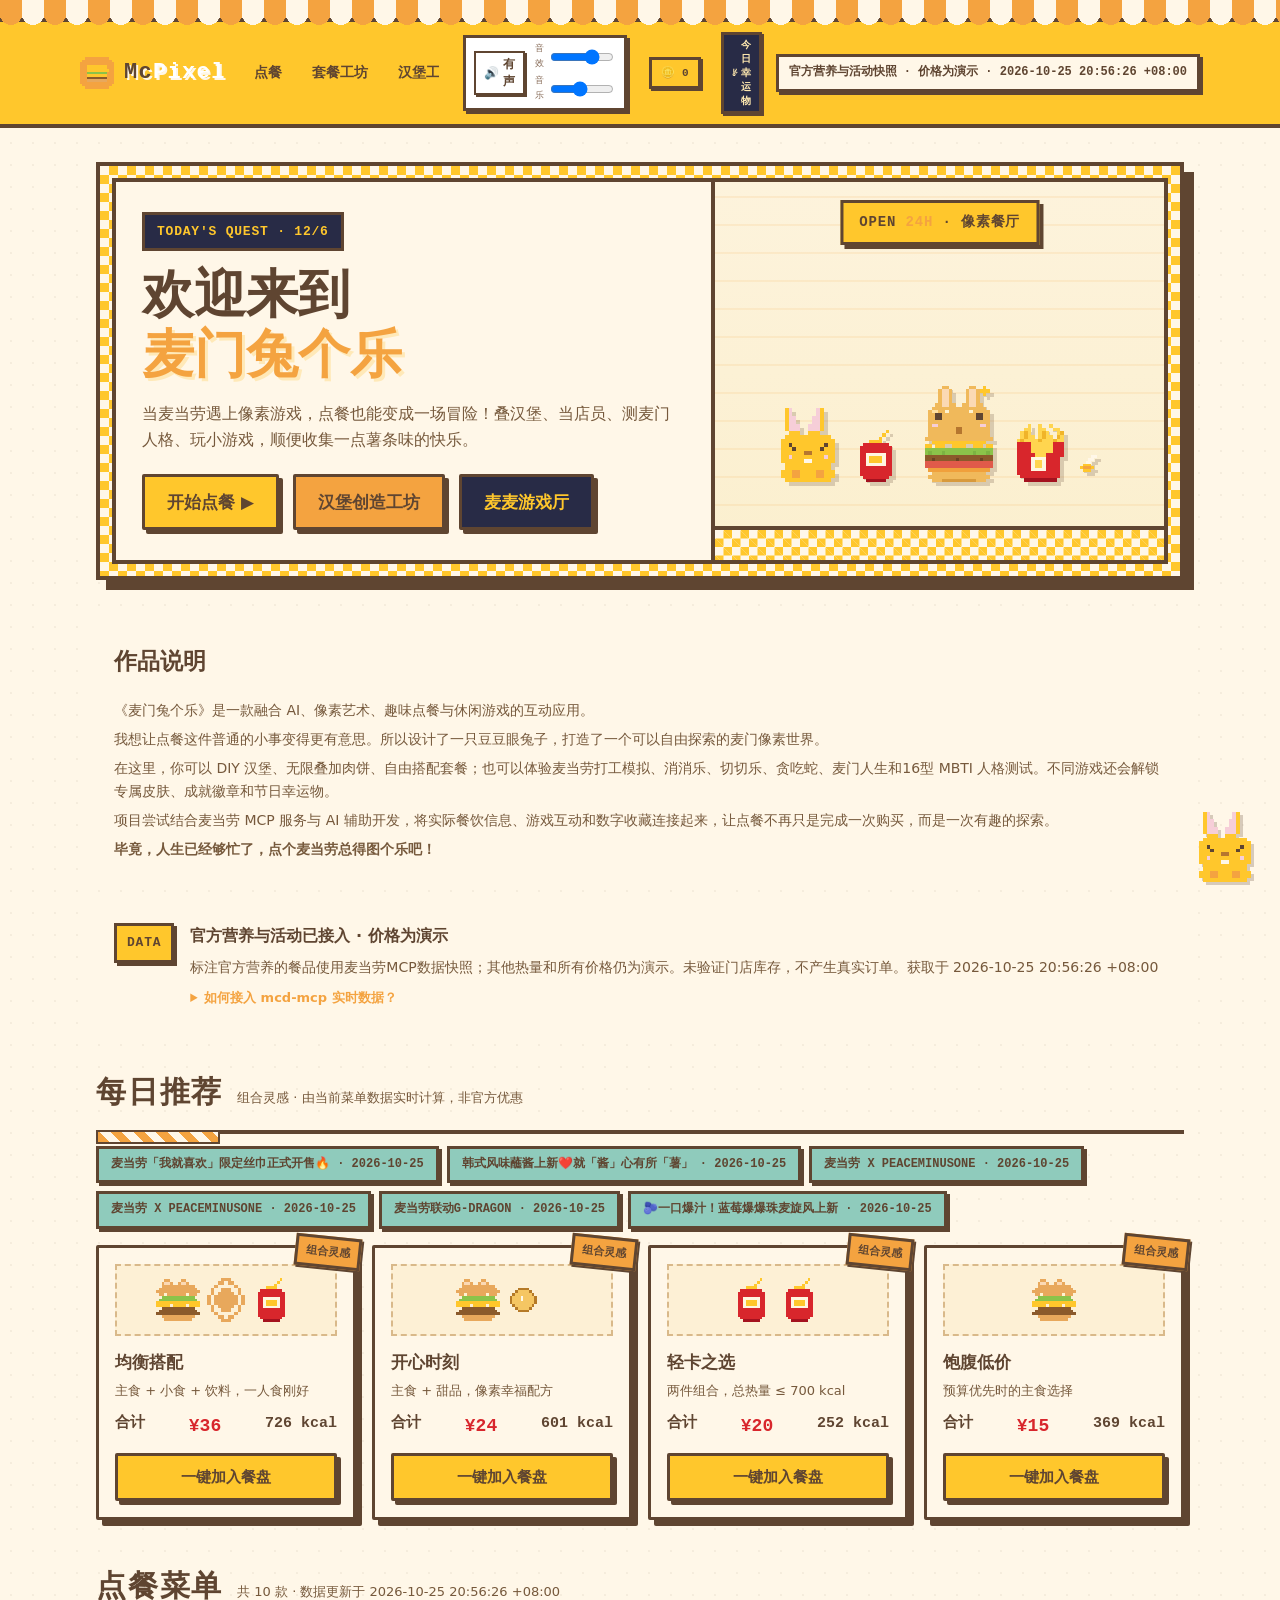
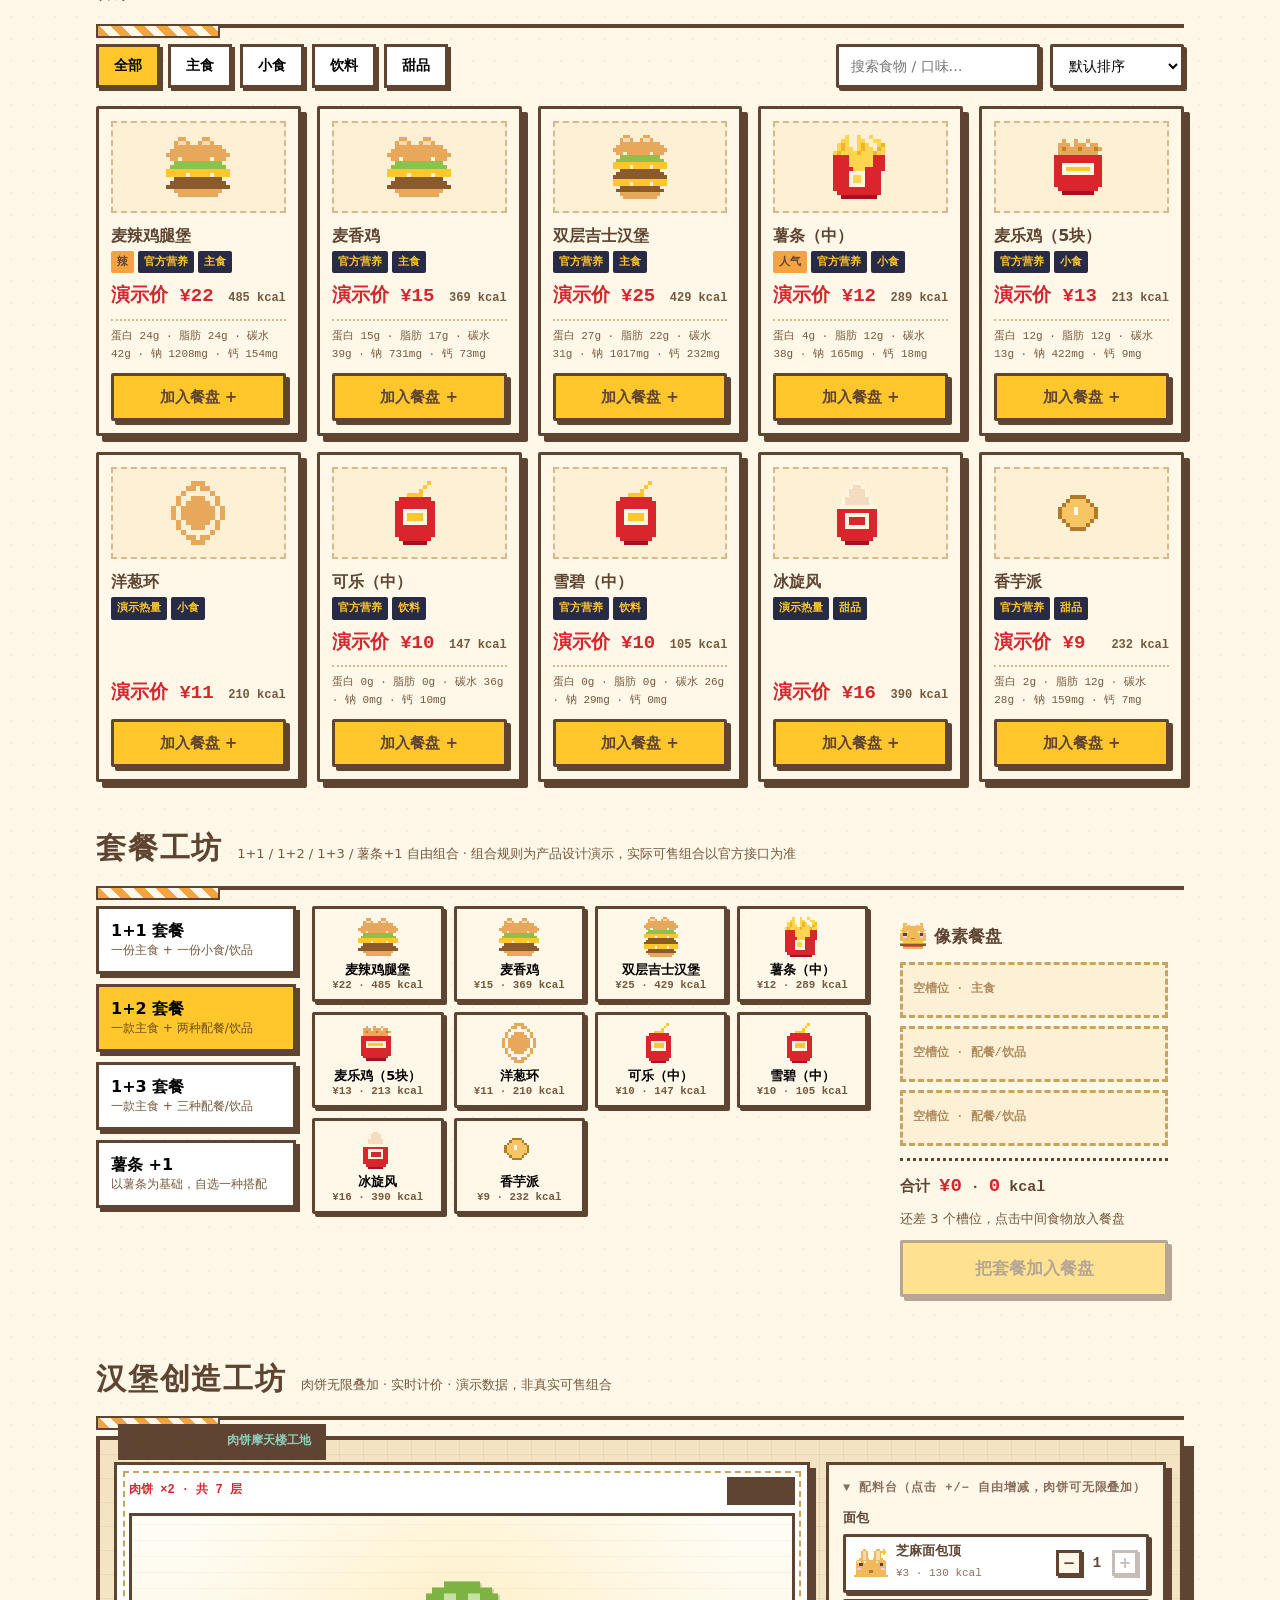
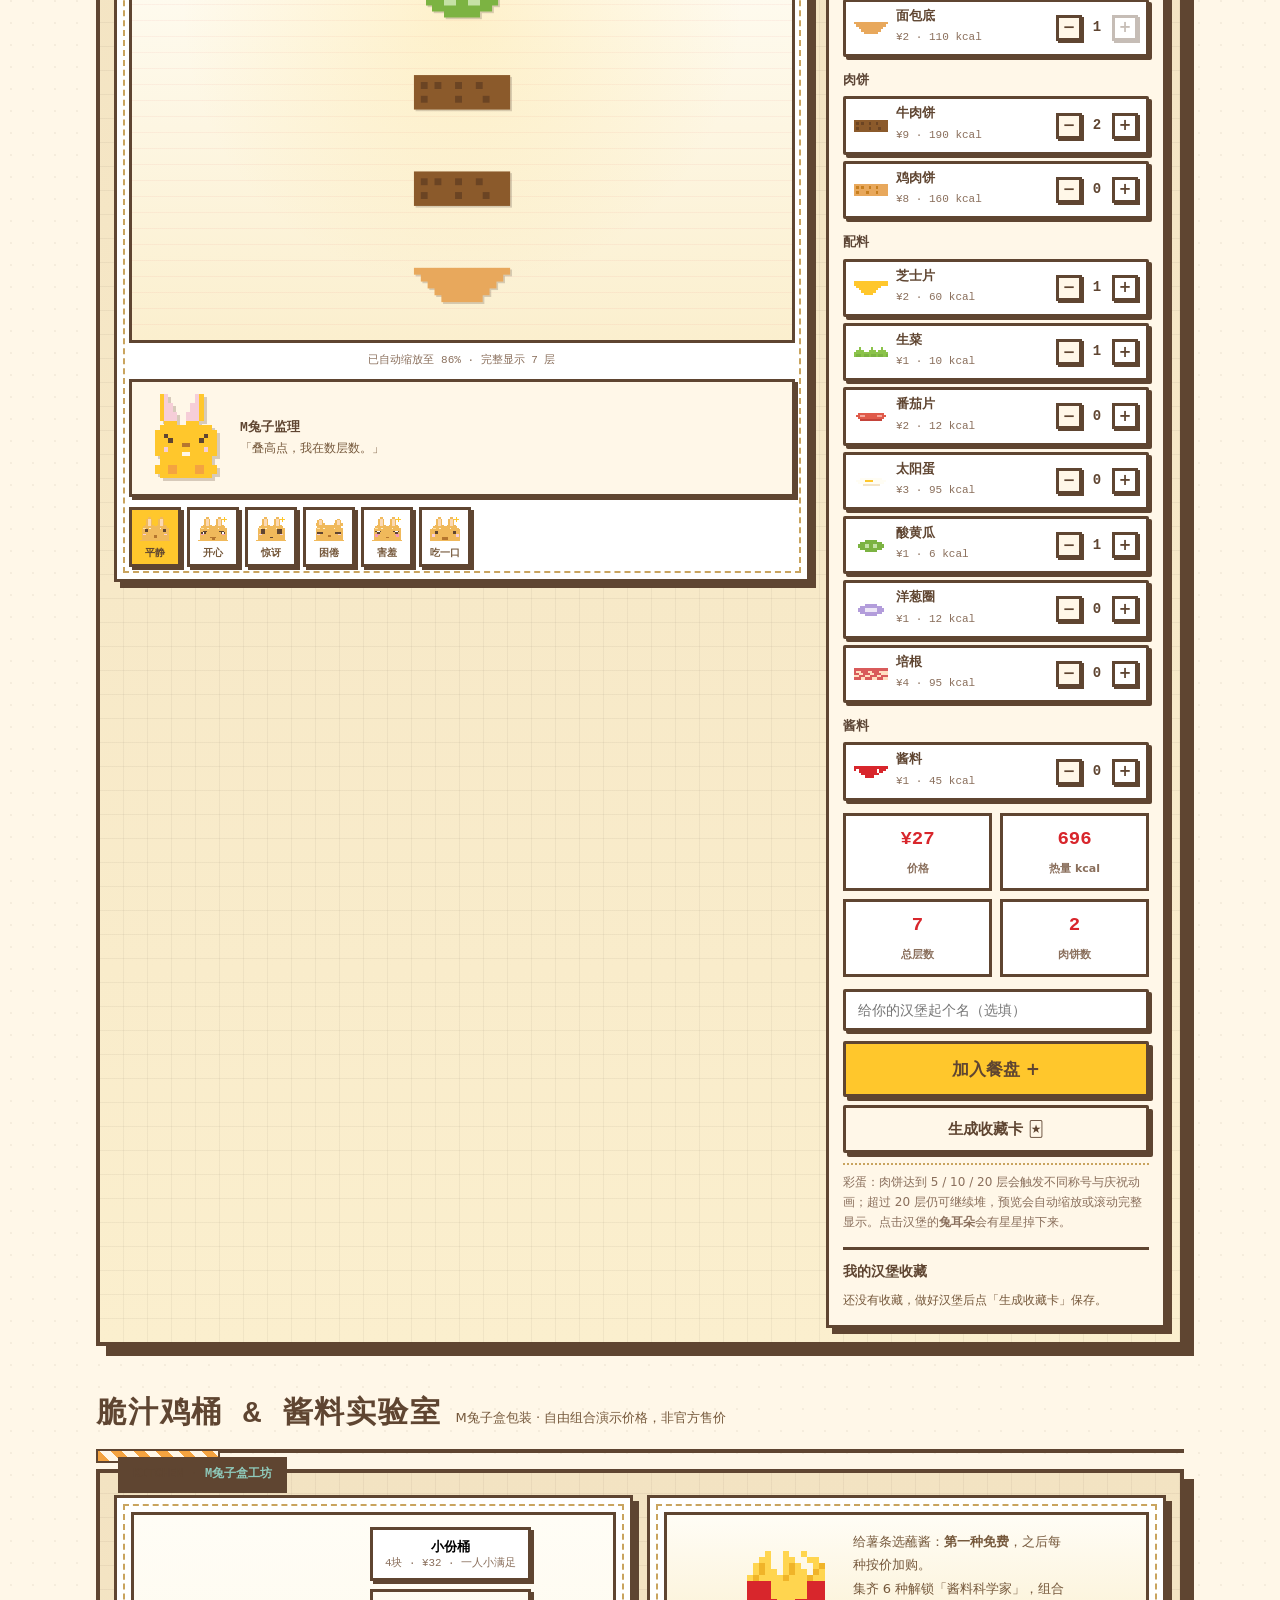
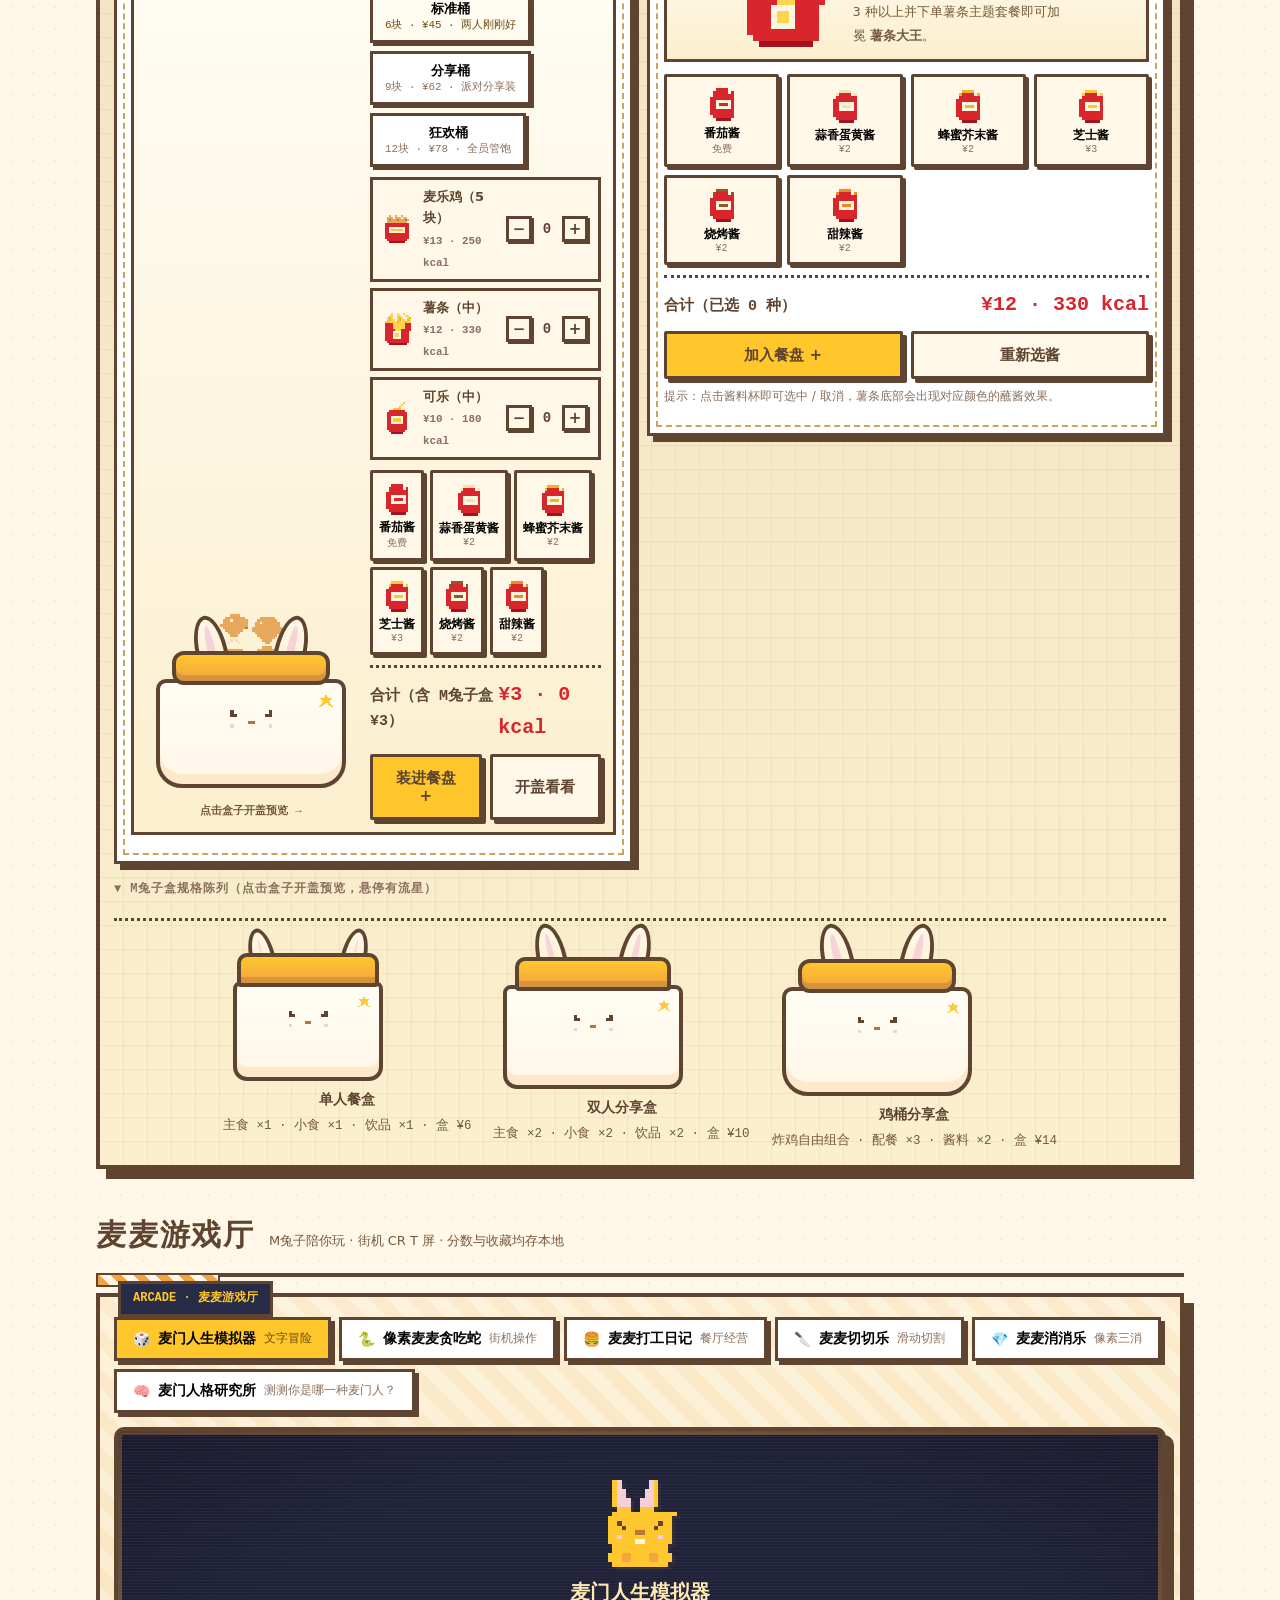
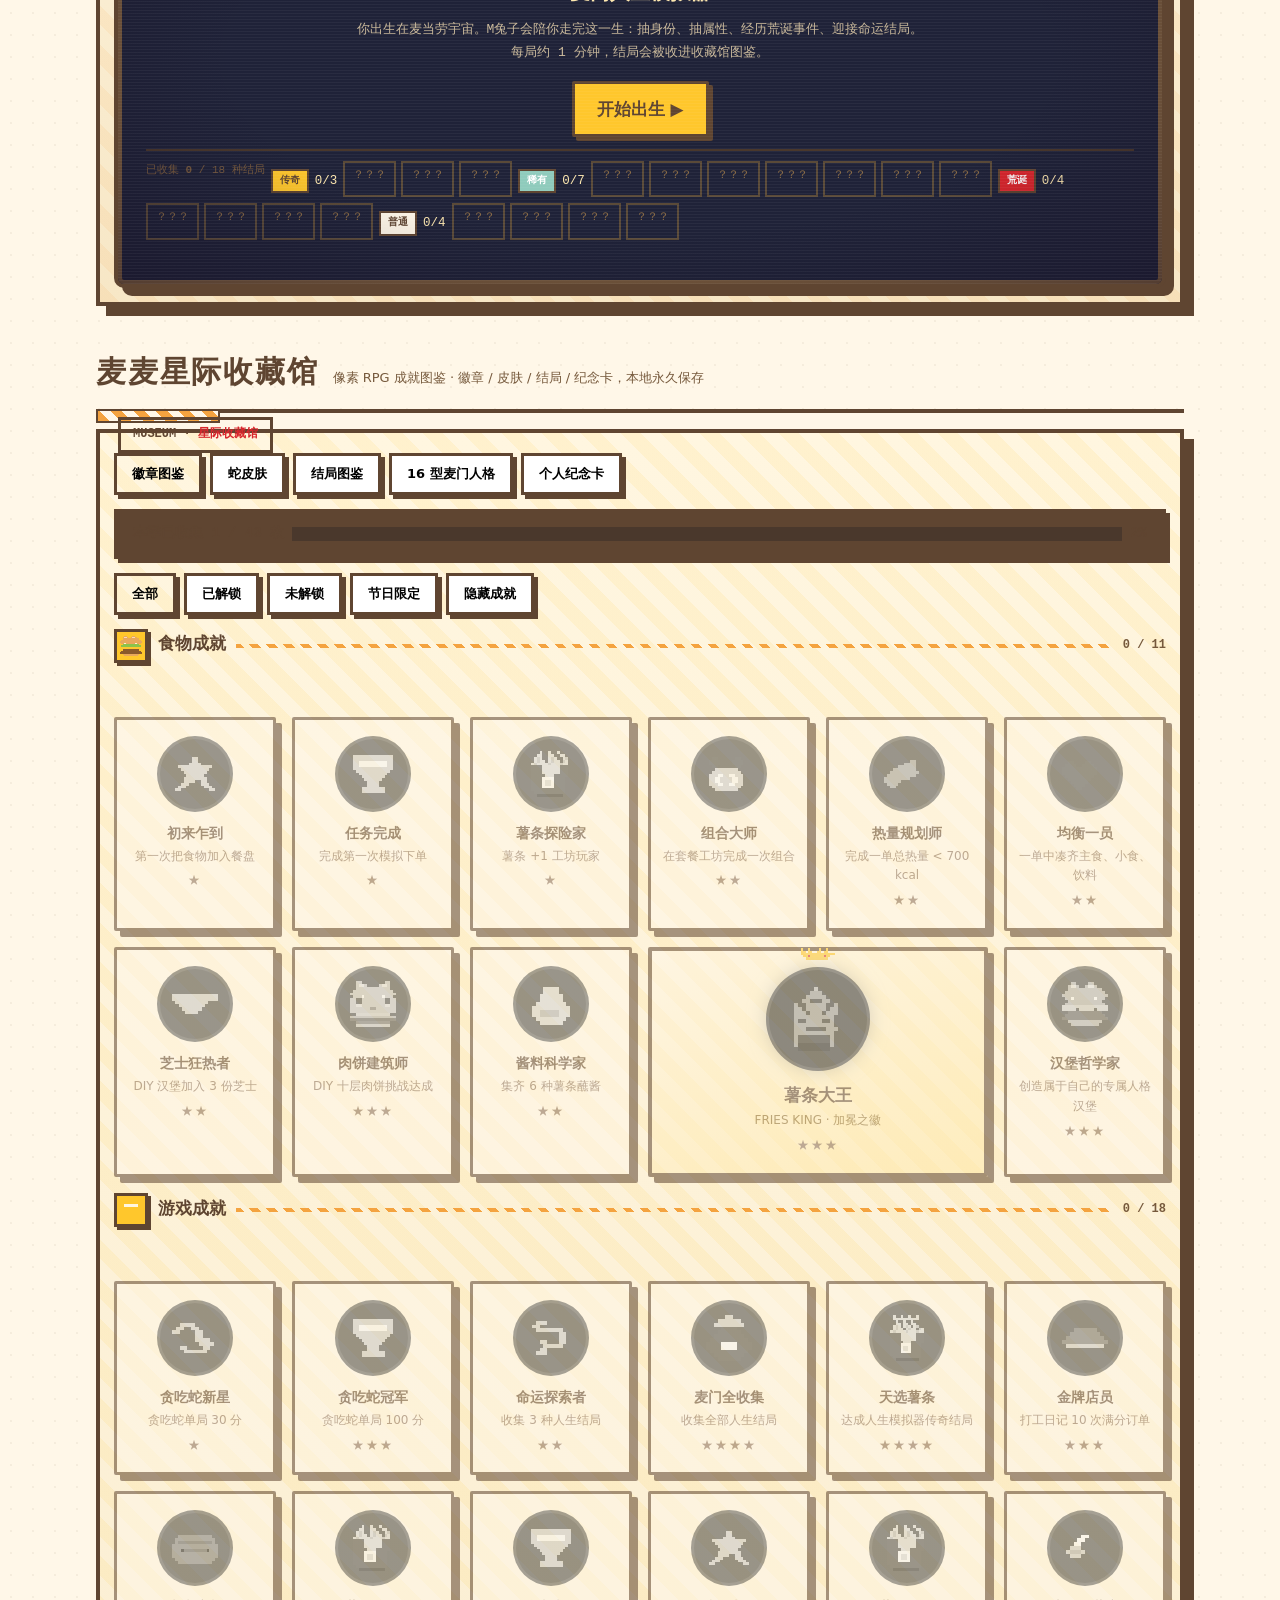
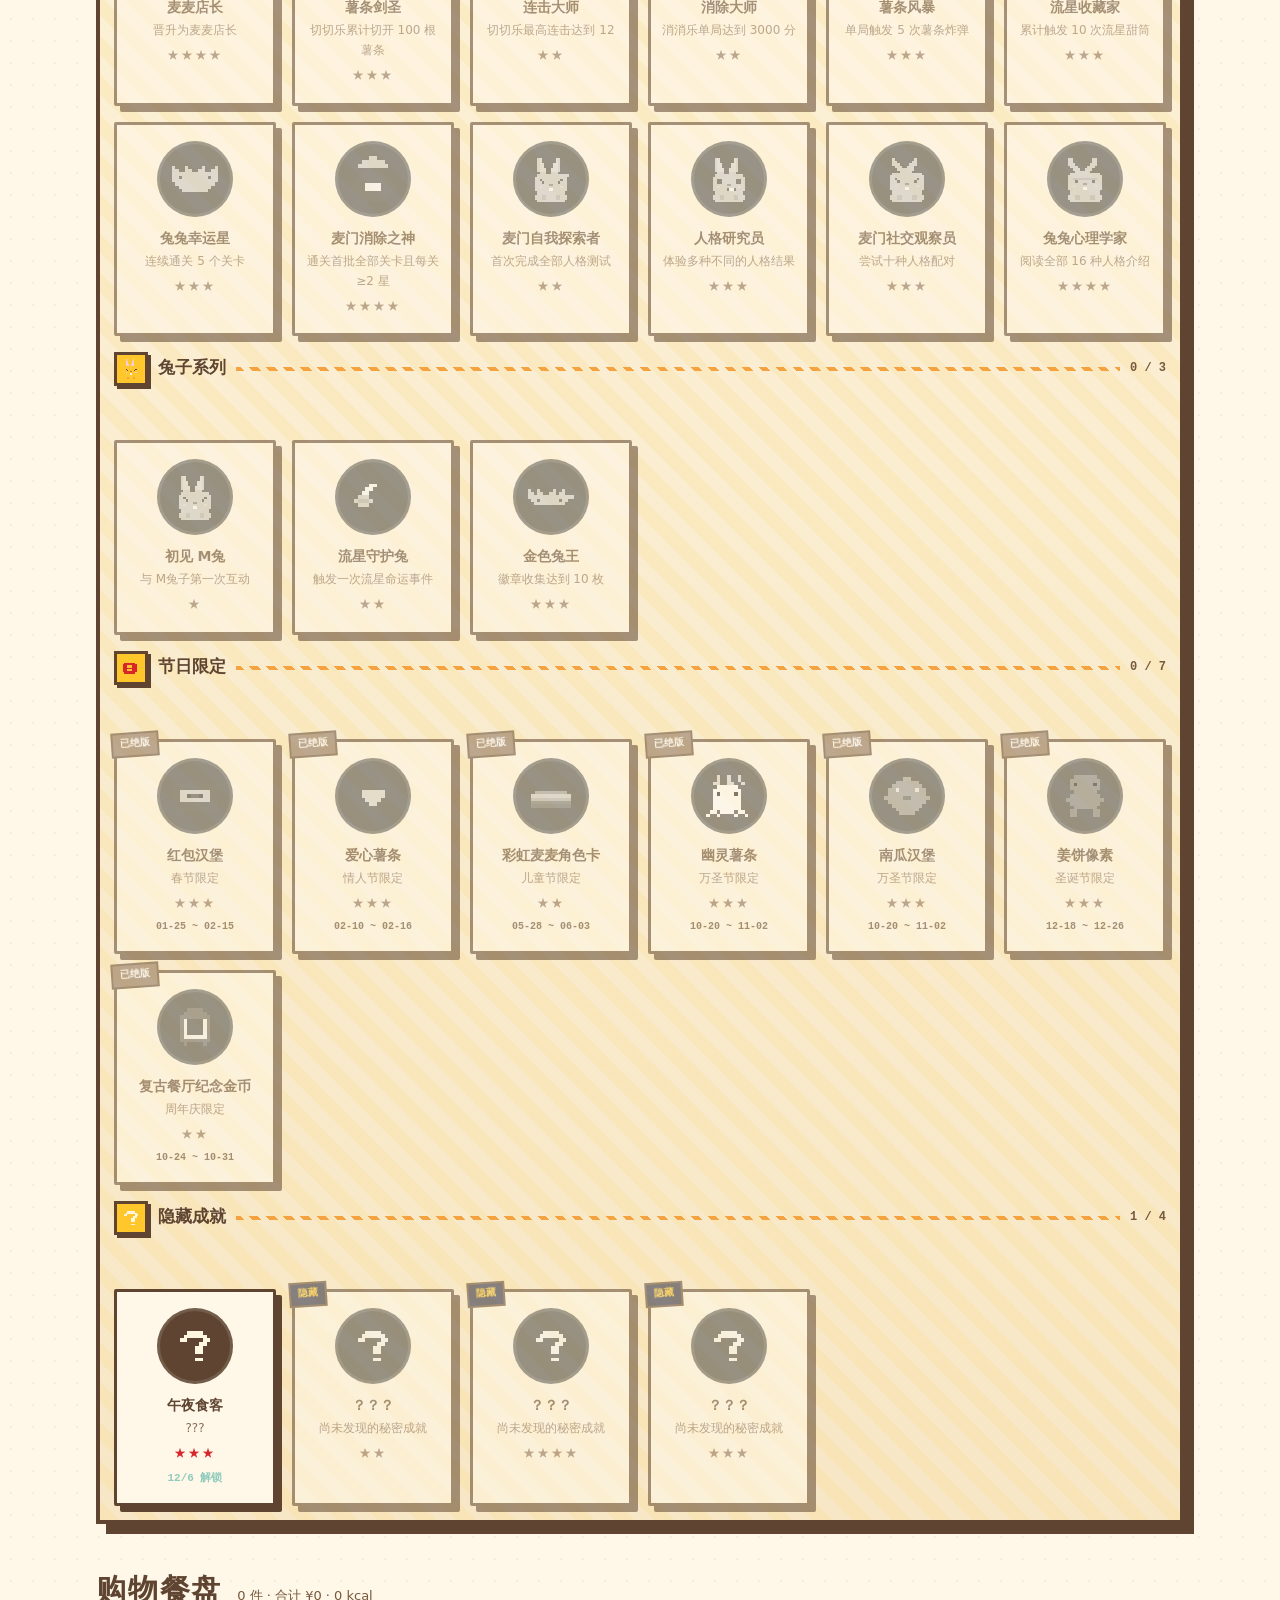
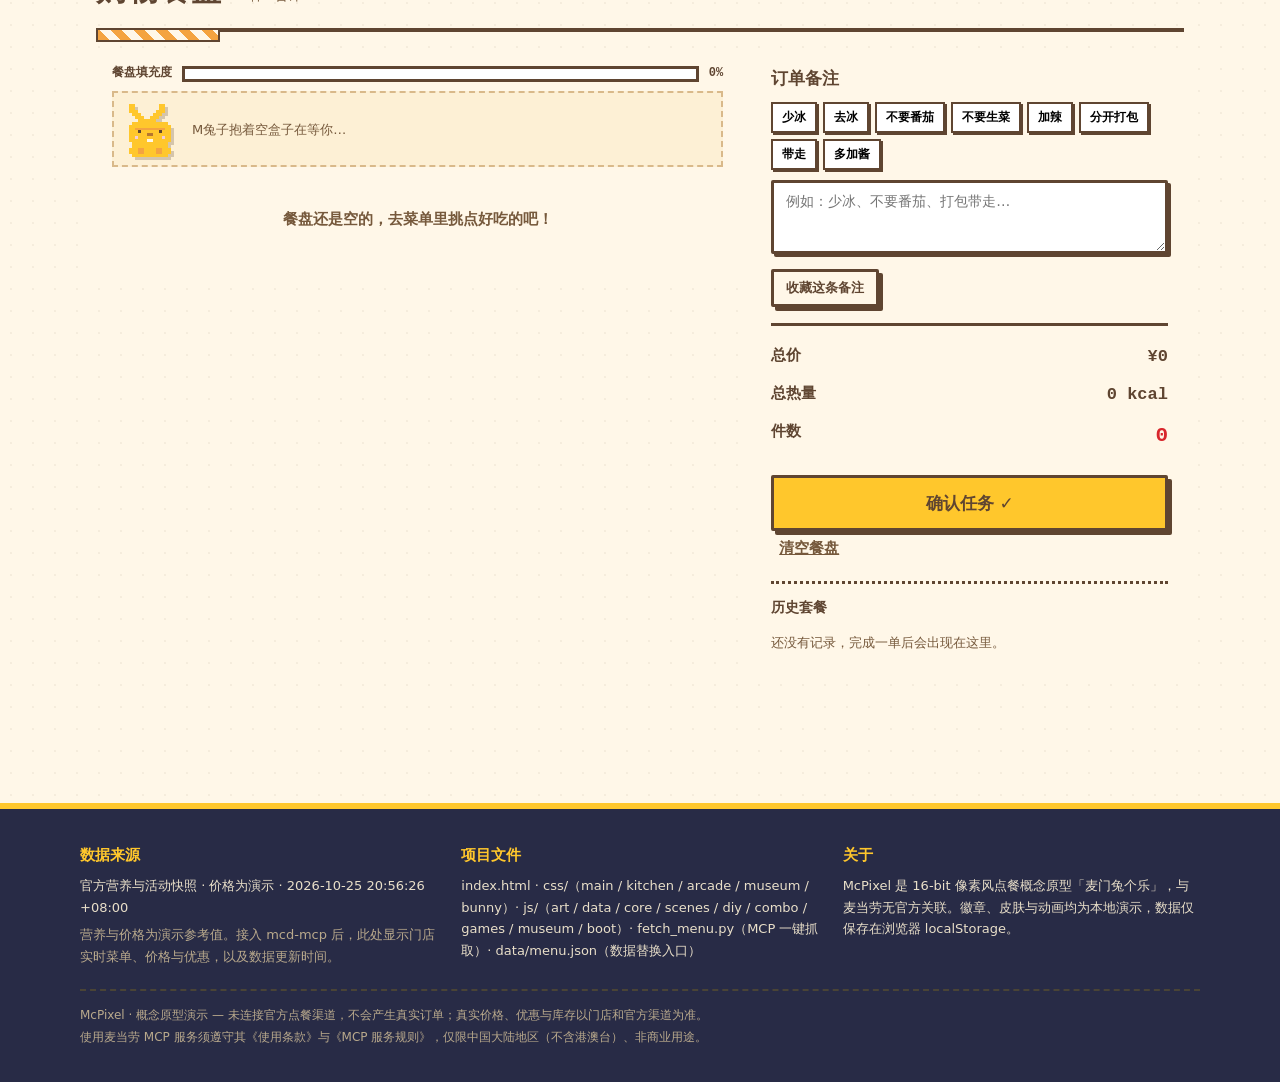
==== commit 2da930cd: "Use latest user-authored introduction and artwork statement" ====
--- a/麦门兔个乐-单文件完整版.html
+++ b/麦门兔个乐-单文件完整版.html
@@ -1302,7 +1302,7 @@
         <div class="hero-copy">
           <div class="quest-tag pixel">TODAY'S QUEST · <span id="todayStr"></span></div>
           <h1>欢迎来到<br><em>麦门兔个乐</em></h1>
-          <p>当麦当劳遇上像素游戏，点餐不再只是点餐——叠一座汉堡高塔、玩一局薯条贪吃蛇、收集流星与兔兔徽章，把每一顿快乐都变成可以收藏的冒险。</p>
+          <p>当麦当劳遇上像素游戏，点餐也能变成一场冒险！叠汉堡、当店员、测麦门人格、玩小游戏，顺便收集一点薯条味的快乐。</p>
           <div class="hero-cta">
             <button class="btn btn-lg" data-go="#menu">开始点餐 ▶</button>
             <button class="btn btn-honey btn-lg" data-go="#diy">汉堡创造工坊</button>
@@ -1319,7 +1319,7 @@
     </div>
   </section>
 
-<section class="notice-wrap" id="about-project" aria-labelledby="about-project-title"><div class="notice"><div><h2 id="about-project-title">作品说明</h2><p>《麦门兔个乐》是一款融合像素艺术、游戏化交互与个性化点餐的创意互动应用，以「让点餐成为一场有趣的冒险」为核心理念，重新构想年轻人与快餐品牌之间的互动方式。</p><p>作品以原创豆豆眼兔子为视觉主角，构建奶油黄与星夜蓝交织的复古像素世界。用户不仅可以自由 DIY 汉堡、无限叠加肉饼、搭配特色酱料和创意套餐，还能参与「麦门人生模拟器」「麦麦贪吃蛇」等趣味小游戏。</p><p>我们将消费行为转化为游戏中的成长与收集体验：不同套餐可以解锁专属角色皮肤，完成挑战能够获得「薯条大王」等成就徽章，节日限定奖励则被永久珍藏在个人收藏墙中。兔子造型餐盒、动态流星和隐藏彩蛋进一步强化了探索的惊喜感。</p><p>作品尝试突破传统点餐系统以效率为中心的单一交互逻辑，让个性化选择、即时反馈、情绪价值与数字收藏形成完整闭环。</p></div></div></section>
+<section class="notice-wrap" id="about-project" aria-labelledby="about-project-title"><div class="notice"><div><h2 id="about-project-title">作品说明</h2><p>《麦门兔个乐》是一款融合 AI、像素艺术、趣味点餐与休闲游戏的互动应用。</p><p>我想让点餐这件普通的小事变得更有意思。所以设计了一只豆豆眼兔子，打造了一个可以自由探索的麦门像素世界。</p><p>在这里，你可以 DIY 汉堡、无限叠加肉饼、自由搭配套餐；也可以体验麦当劳打工模拟、消消乐、切切乐、贪吃蛇、麦门人生和16型 MBTI 人格测试。不同游戏还会解锁专属皮肤、成就徽章和节日幸运物。</p><p>项目尝试结合麦当劳 MCP 服务与 AI 辅助开发，将实际餐饮信息、游戏互动和数字收藏连接起来，让点餐不再只是完成一次购买，而是一次有趣的探索。</p><p><strong>毕竟，人生已经够忙了，点个麦当劳总得图个乐吧！</strong></p></div></div></section>
   <!-- ================= 数据提示 ================= -->
   <section class="notice-wrap">
     <div class="notice" id="dataNotice">
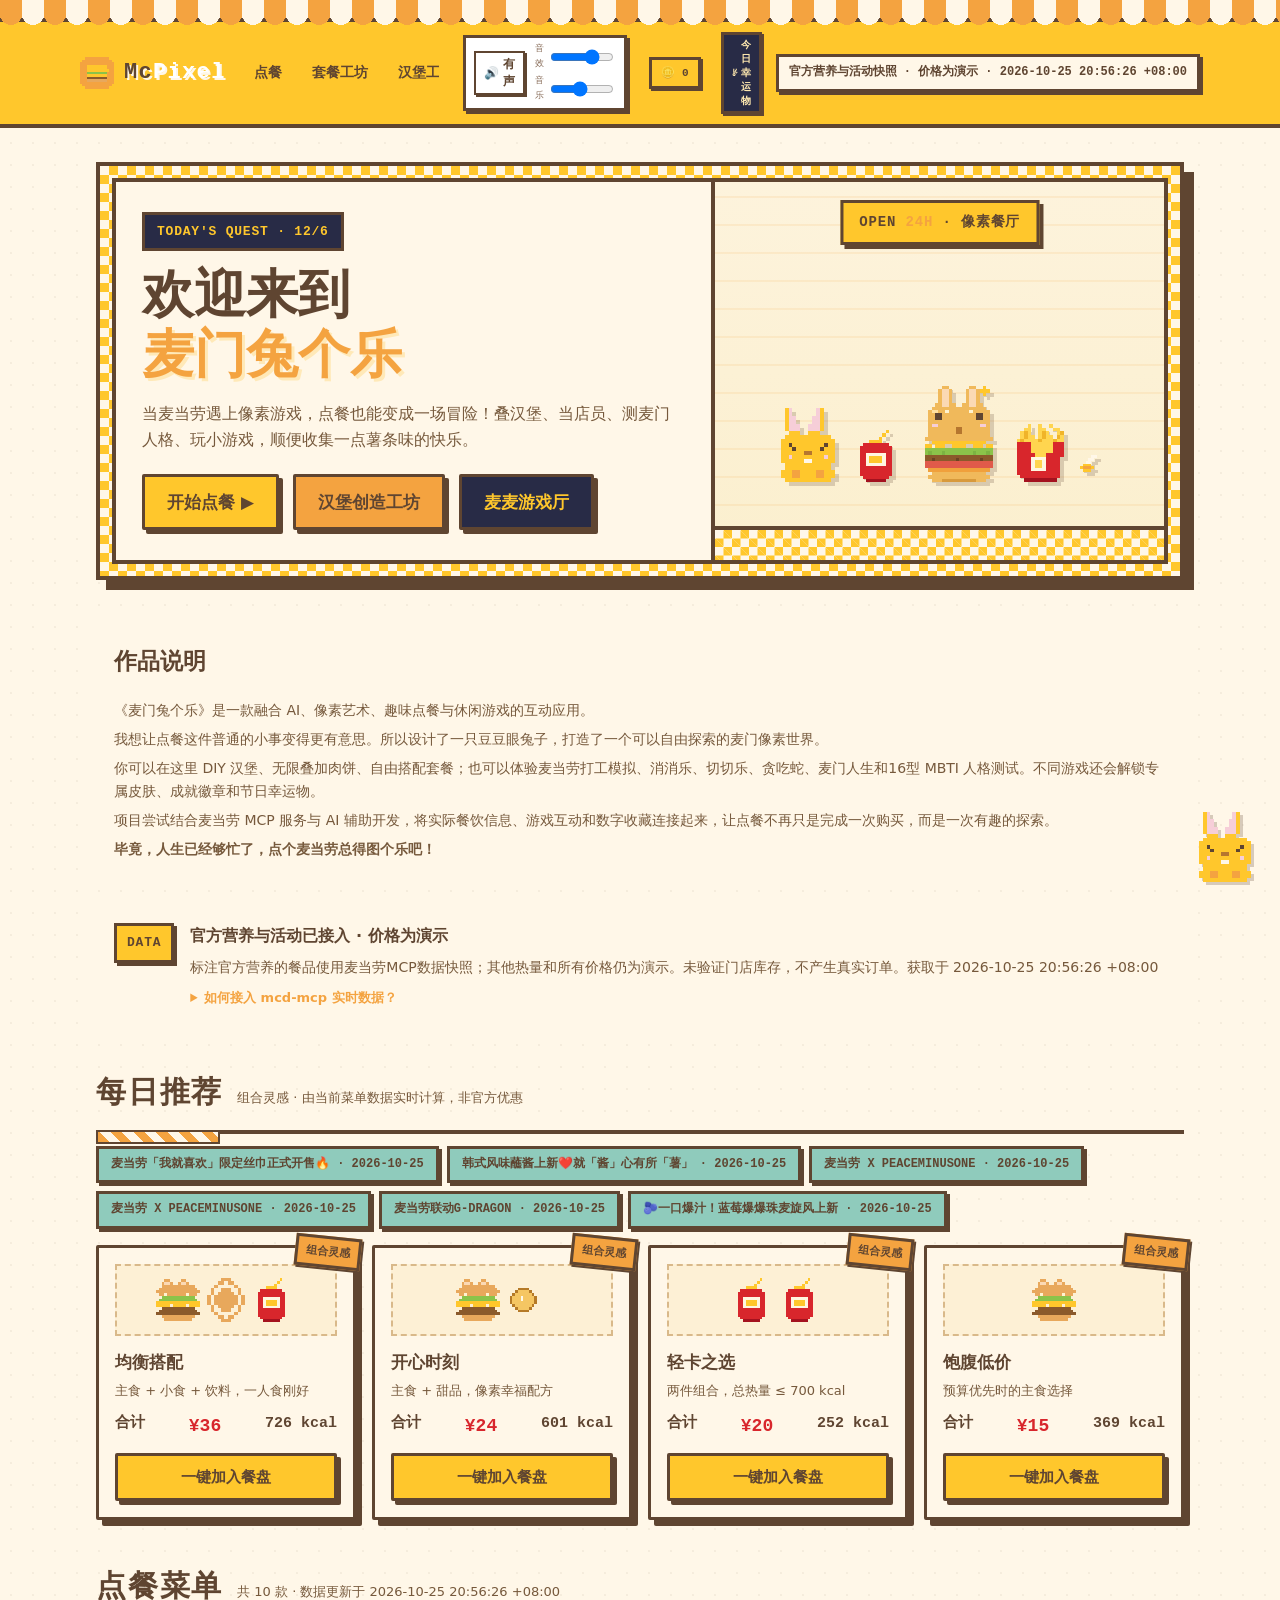
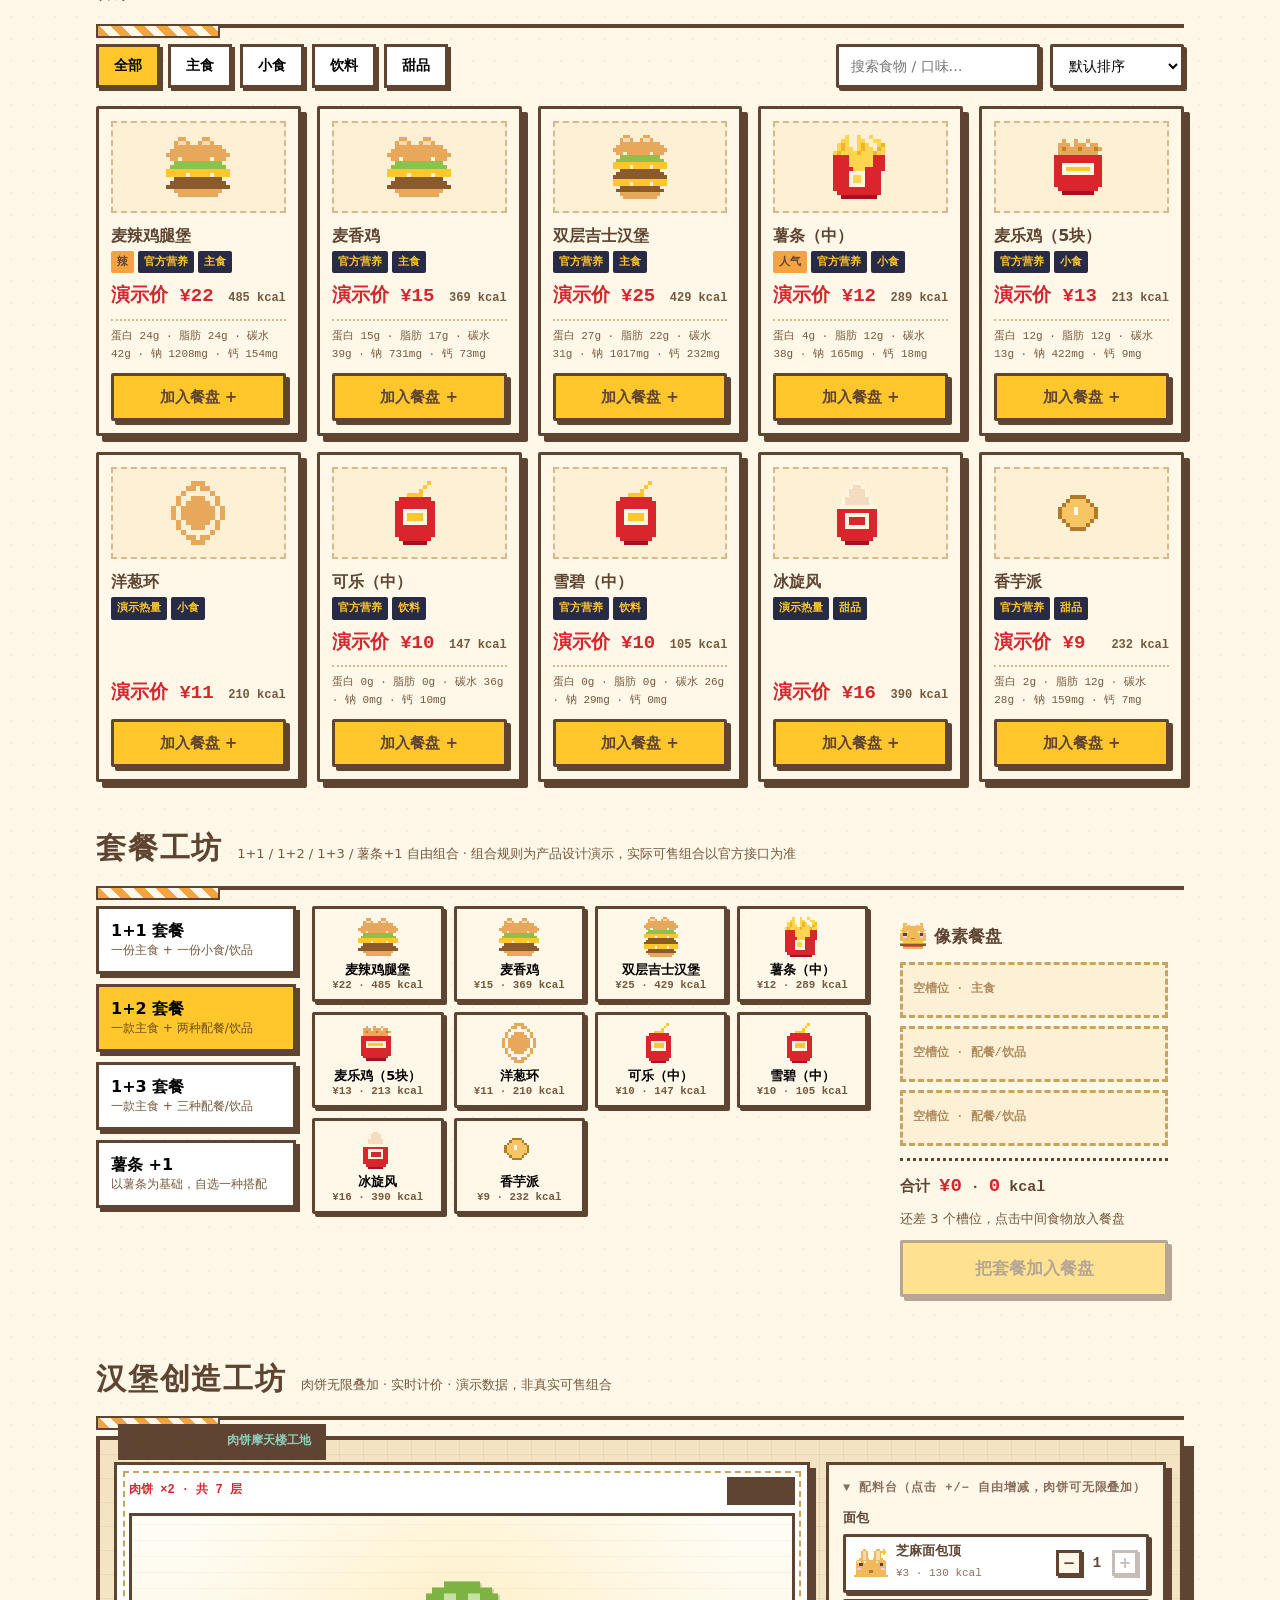
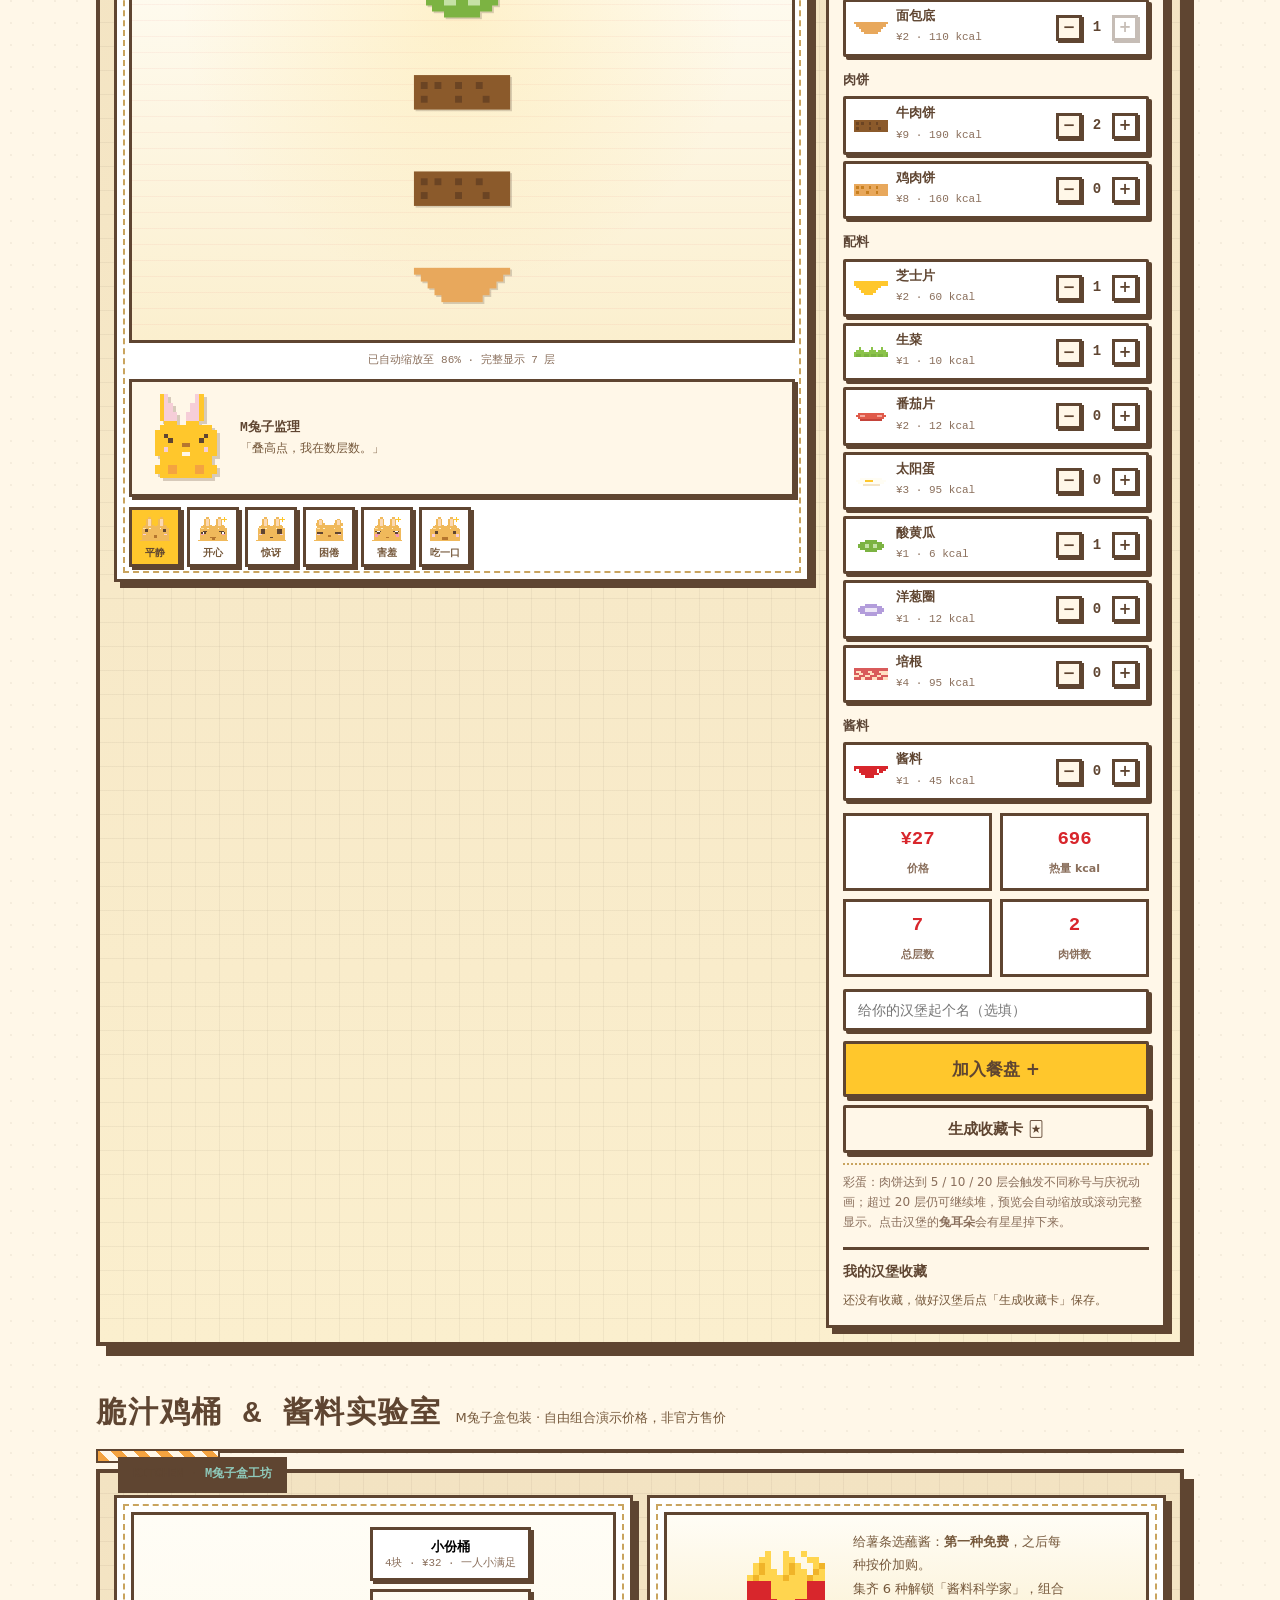
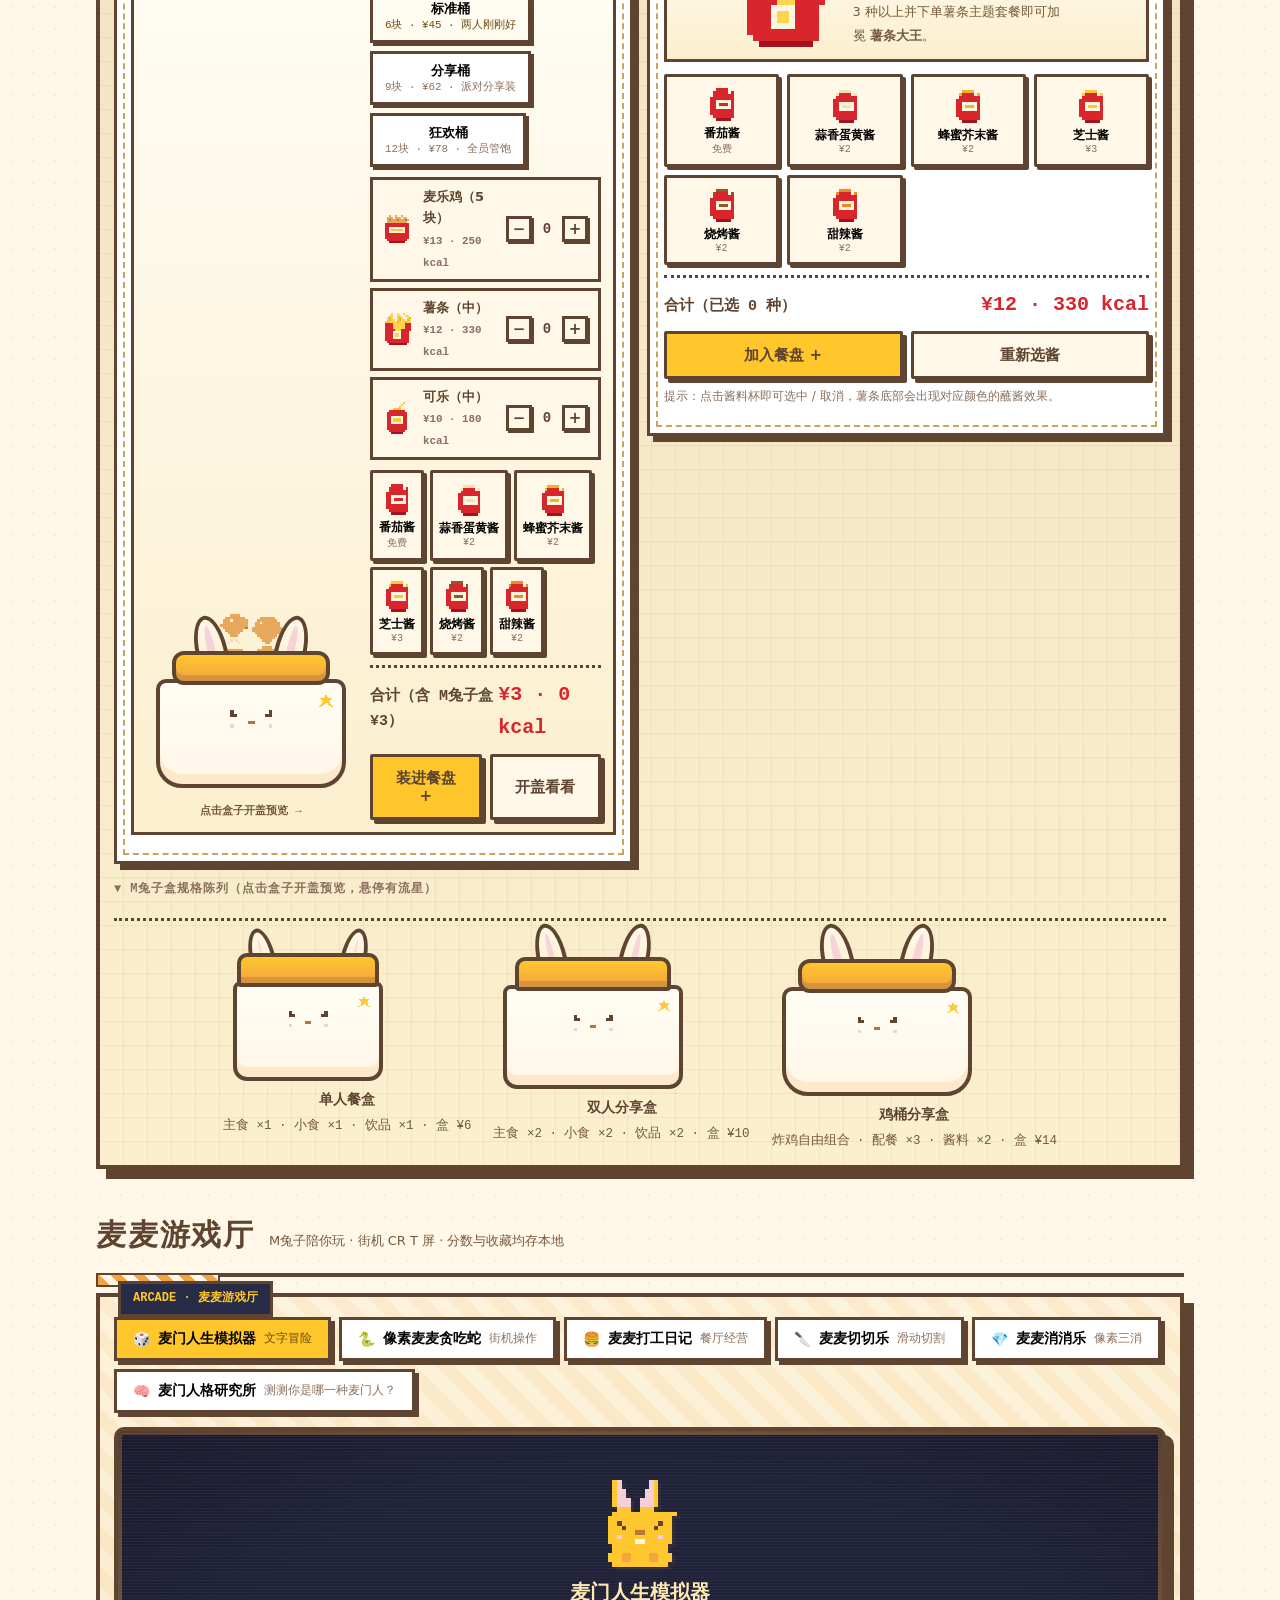
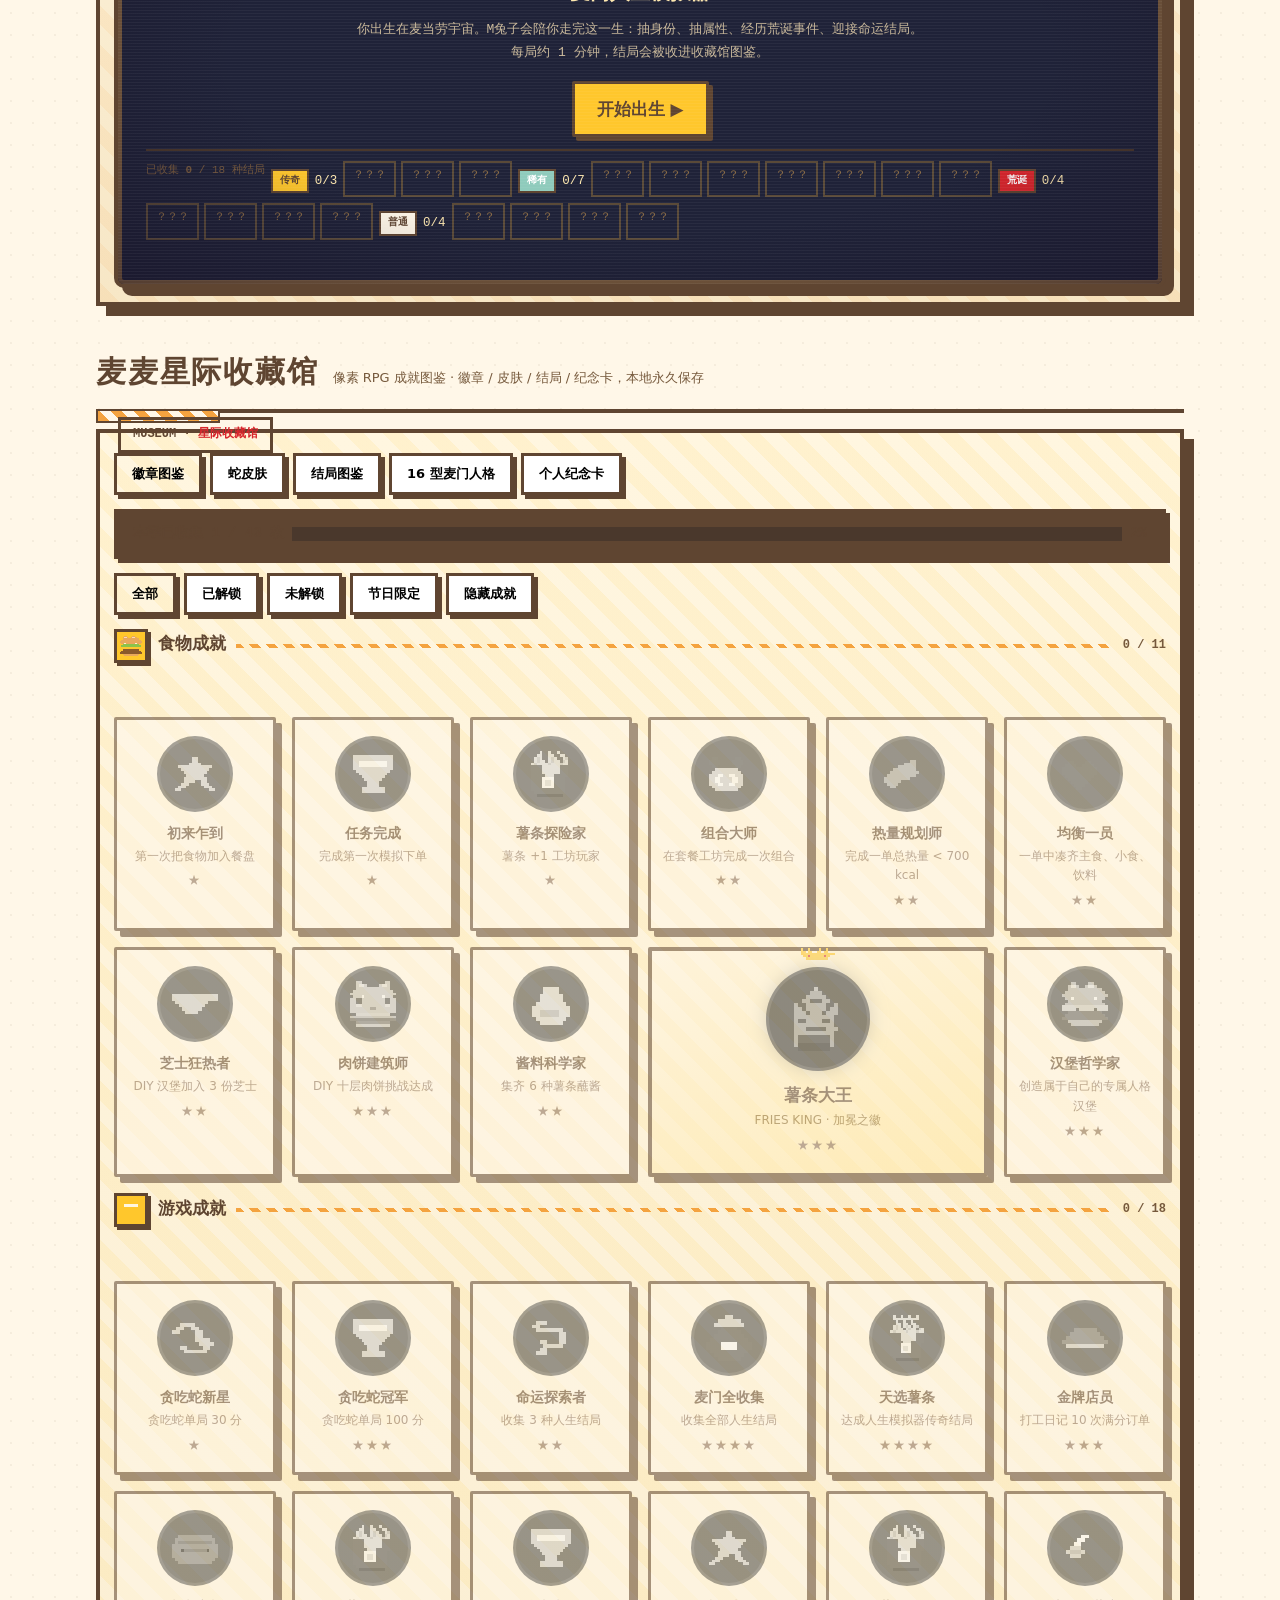
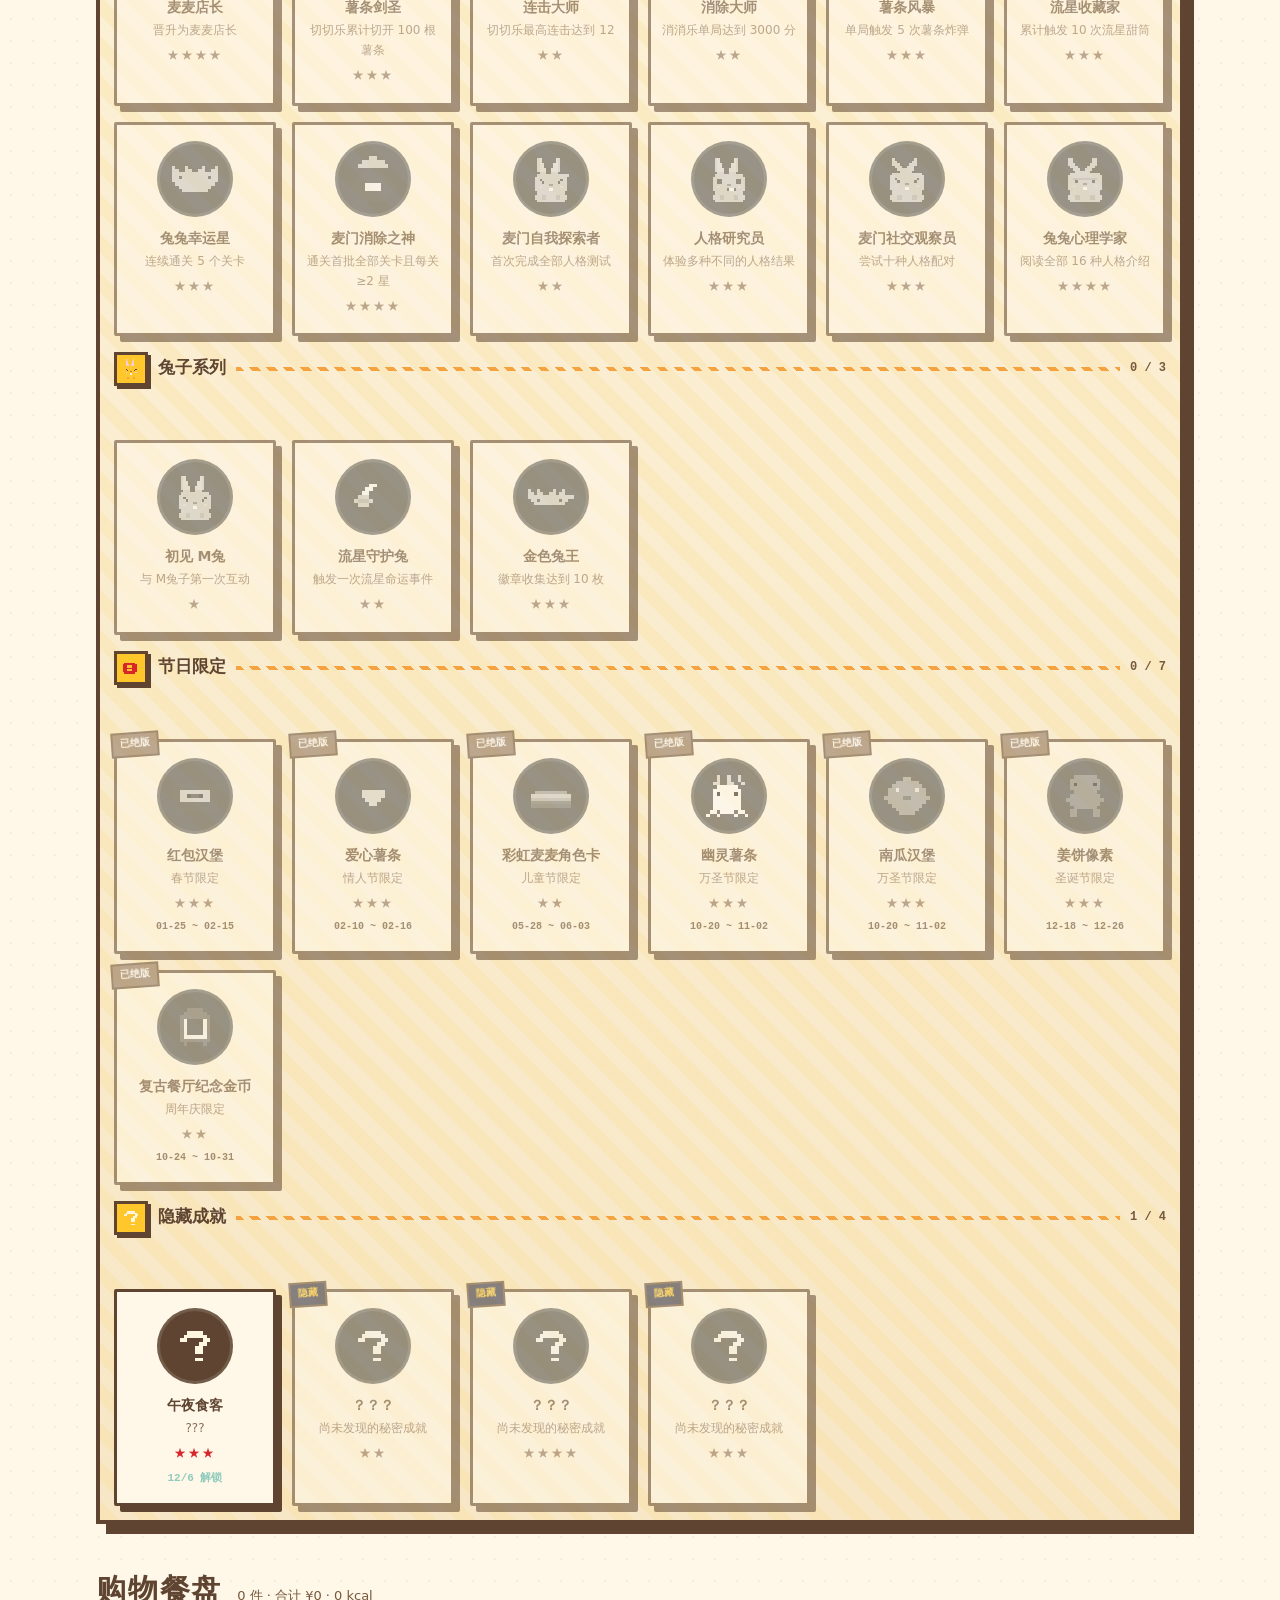
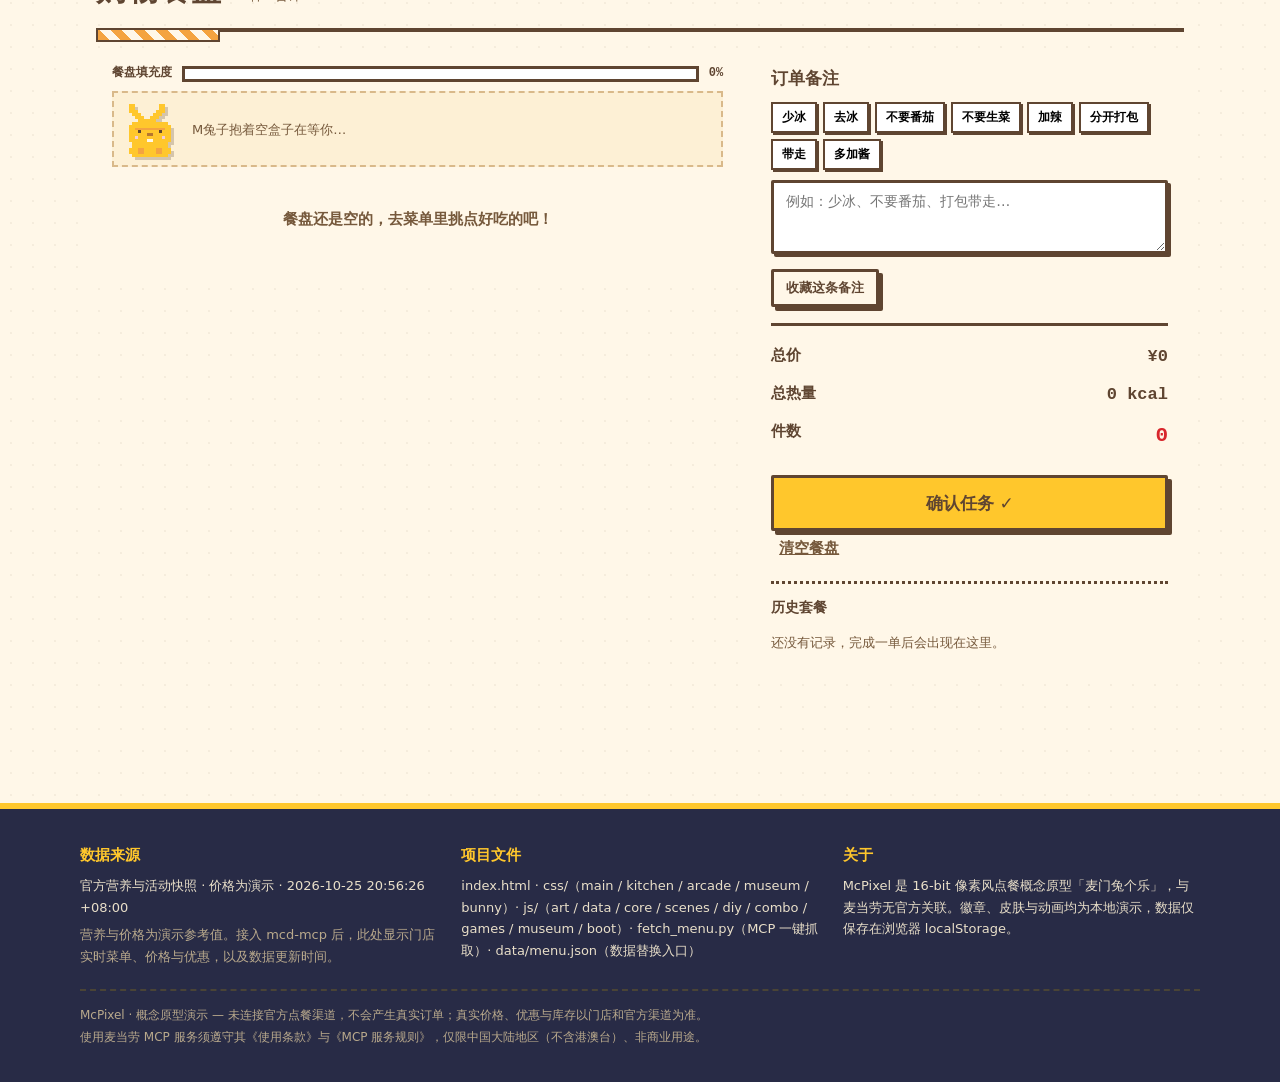
==== commit 60db2a03: "Remove introductory comma by changing sentence to 你可以在这里" ====
--- a/麦门兔个乐-单文件完整版.html
+++ b/麦门兔个乐-单文件完整版.html
@@ -1319,7 +1319,7 @@
     </div>
   </section>
 
-<section class="notice-wrap" id="about-project" aria-labelledby="about-project-title"><div class="notice"><div><h2 id="about-project-title">作品说明</h2><p>《麦门兔个乐》是一款融合 AI、像素艺术、趣味点餐与休闲游戏的互动应用。</p><p>我想让点餐这件普通的小事变得更有意思。所以设计了一只豆豆眼兔子，打造了一个可以自由探索的麦门像素世界。</p><p>在这里，你可以 DIY 汉堡、无限叠加肉饼、自由搭配套餐；也可以体验麦当劳打工模拟、消消乐、切切乐、贪吃蛇、麦门人生和16型 MBTI 人格测试。不同游戏还会解锁专属皮肤、成就徽章和节日幸运物。</p><p>项目尝试结合麦当劳 MCP 服务与 AI 辅助开发，将实际餐饮信息、游戏互动和数字收藏连接起来，让点餐不再只是完成一次购买，而是一次有趣的探索。</p><p><strong>毕竟，人生已经够忙了，点个麦当劳总得图个乐吧！</strong></p></div></div></section>
+<section class="notice-wrap" id="about-project" aria-labelledby="about-project-title"><div class="notice"><div><h2 id="about-project-title">作品说明</h2><p>《麦门兔个乐》是一款融合 AI、像素艺术、趣味点餐与休闲游戏的互动应用。</p><p>我想让点餐这件普通的小事变得更有意思。所以设计了一只豆豆眼兔子，打造了一个可以自由探索的麦门像素世界。</p><p>你可以在这里 DIY 汉堡、无限叠加肉饼、自由搭配套餐；也可以体验麦当劳打工模拟、消消乐、切切乐、贪吃蛇、麦门人生和16型 MBTI 人格测试。不同游戏还会解锁专属皮肤、成就徽章和节日幸运物。</p><p>项目尝试结合麦当劳 MCP 服务与 AI 辅助开发，将实际餐饮信息、游戏互动和数字收藏连接起来，让点餐不再只是完成一次购买，而是一次有趣的探索。</p><p><strong>毕竟，人生已经够忙了，点个麦当劳总得图个乐吧！</strong></p></div></div></section>
   <!-- ================= 数据提示 ================= -->
   <section class="notice-wrap">
     <div class="notice" id="dataNotice">
